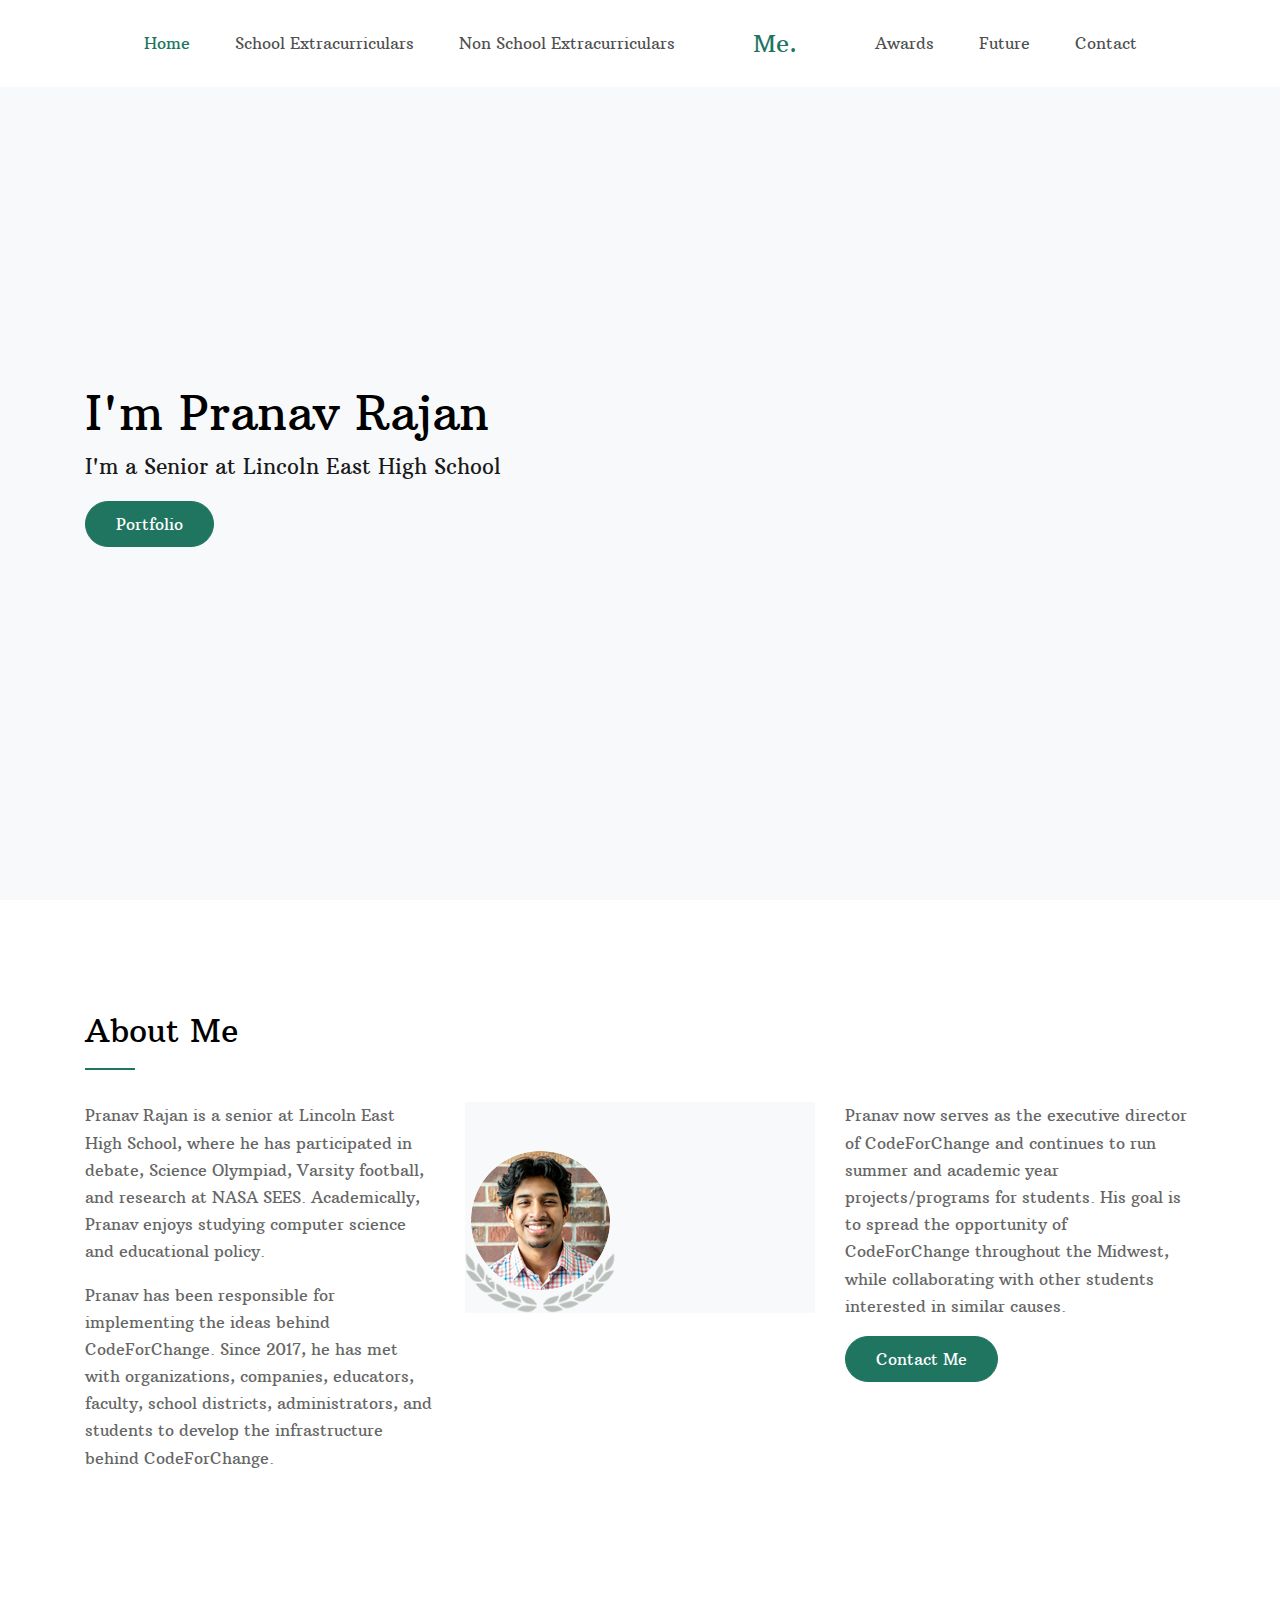
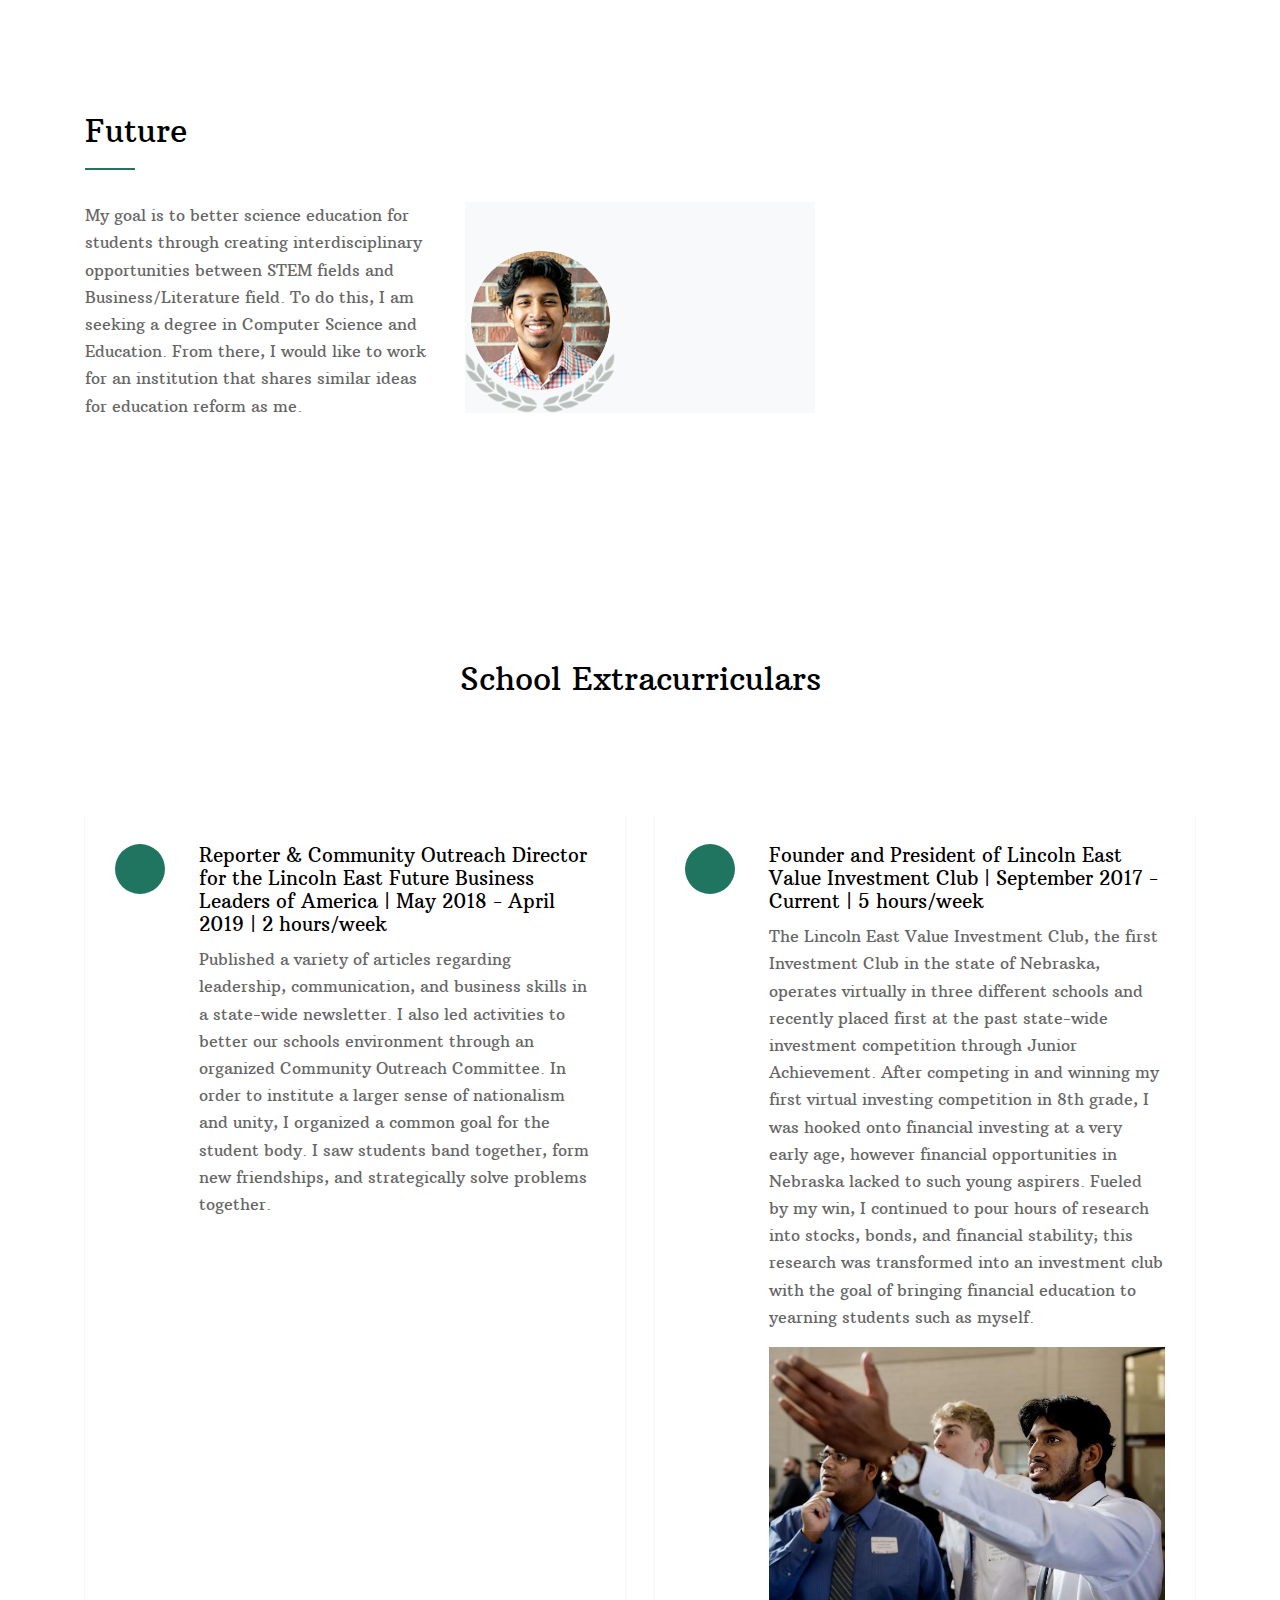
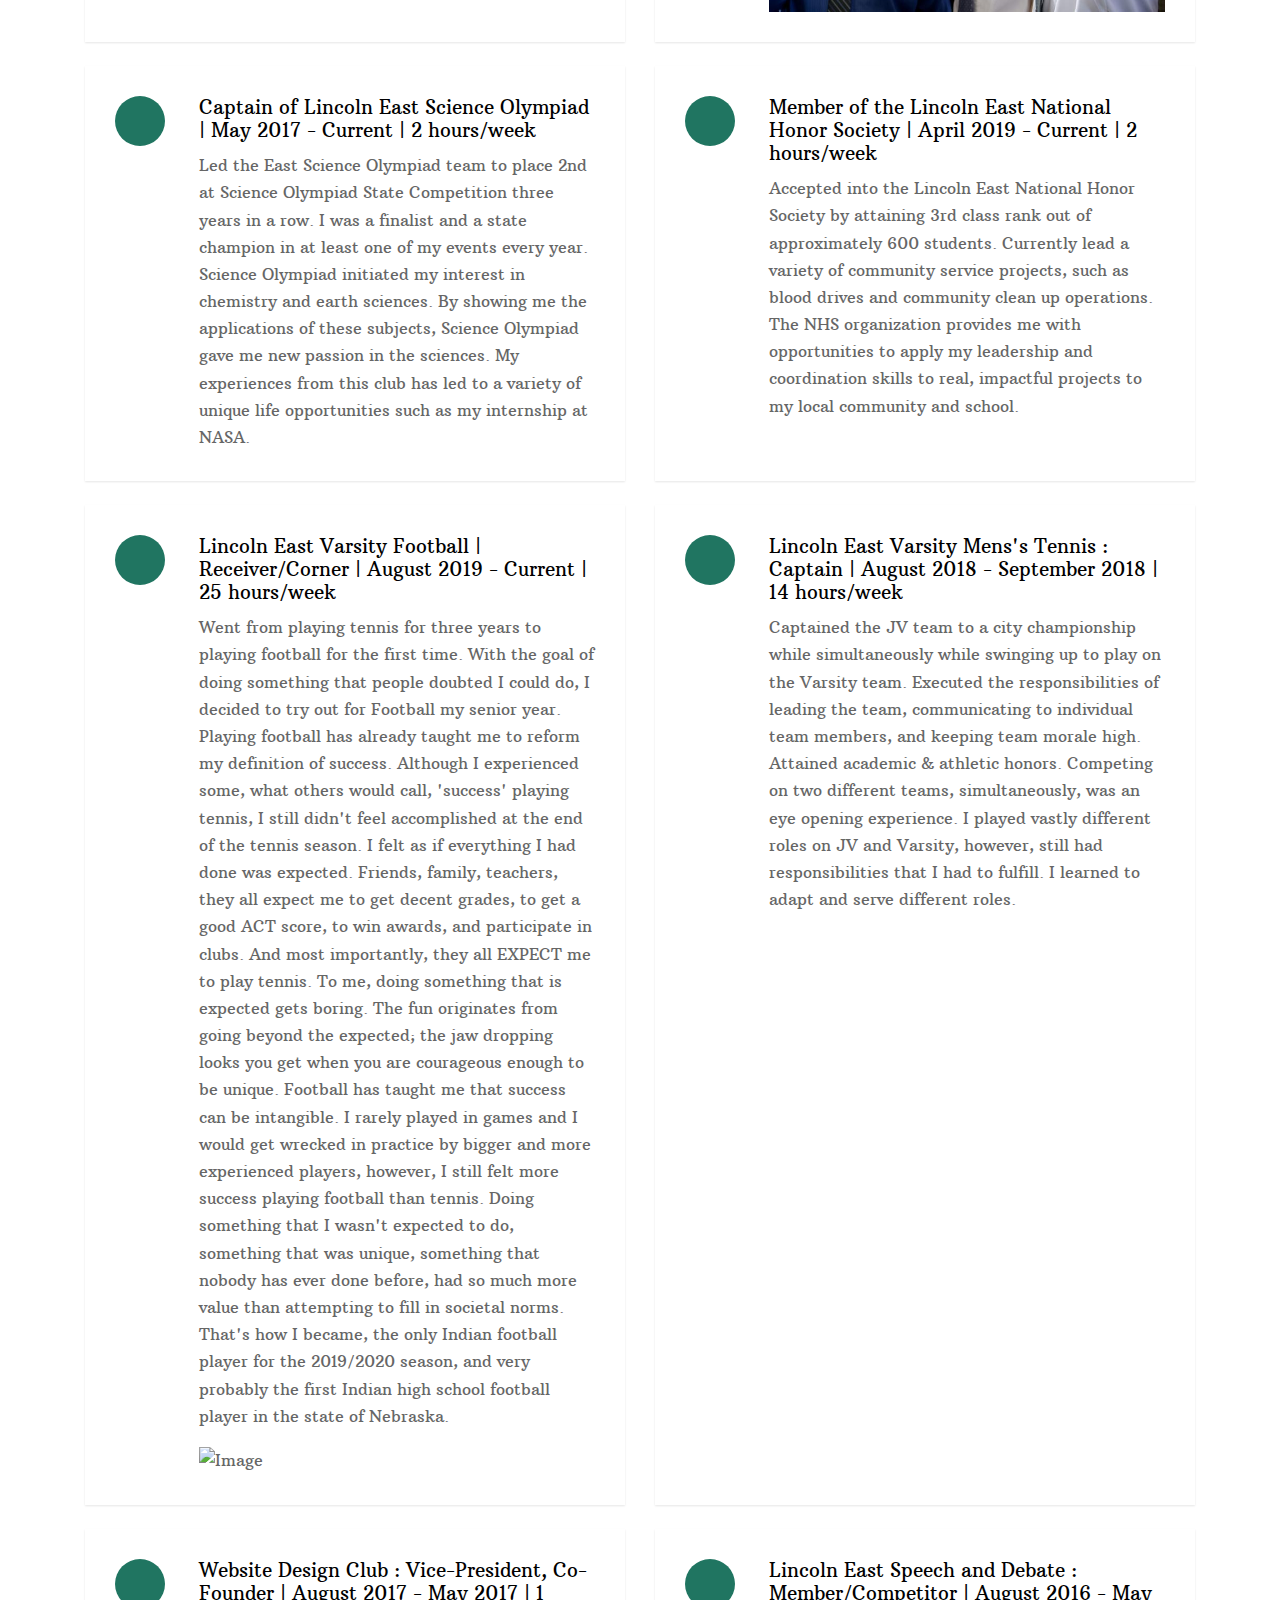
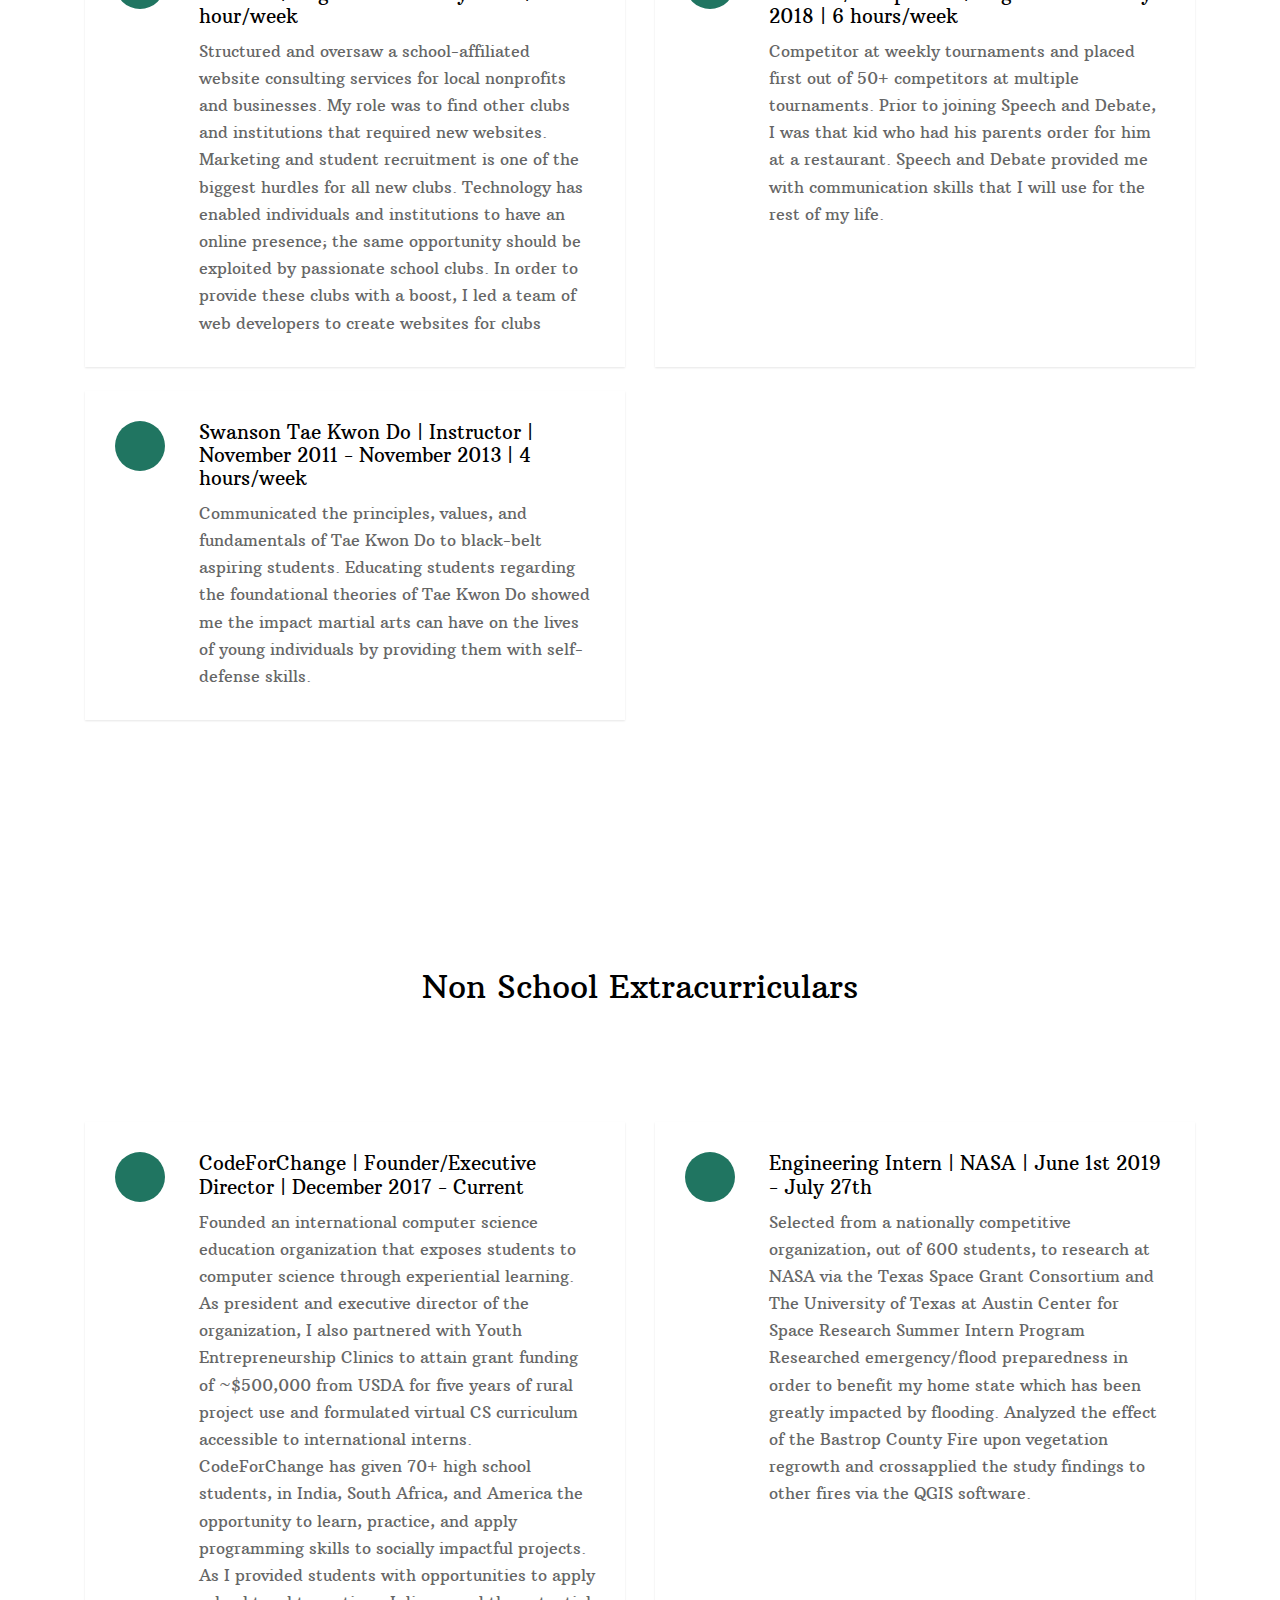
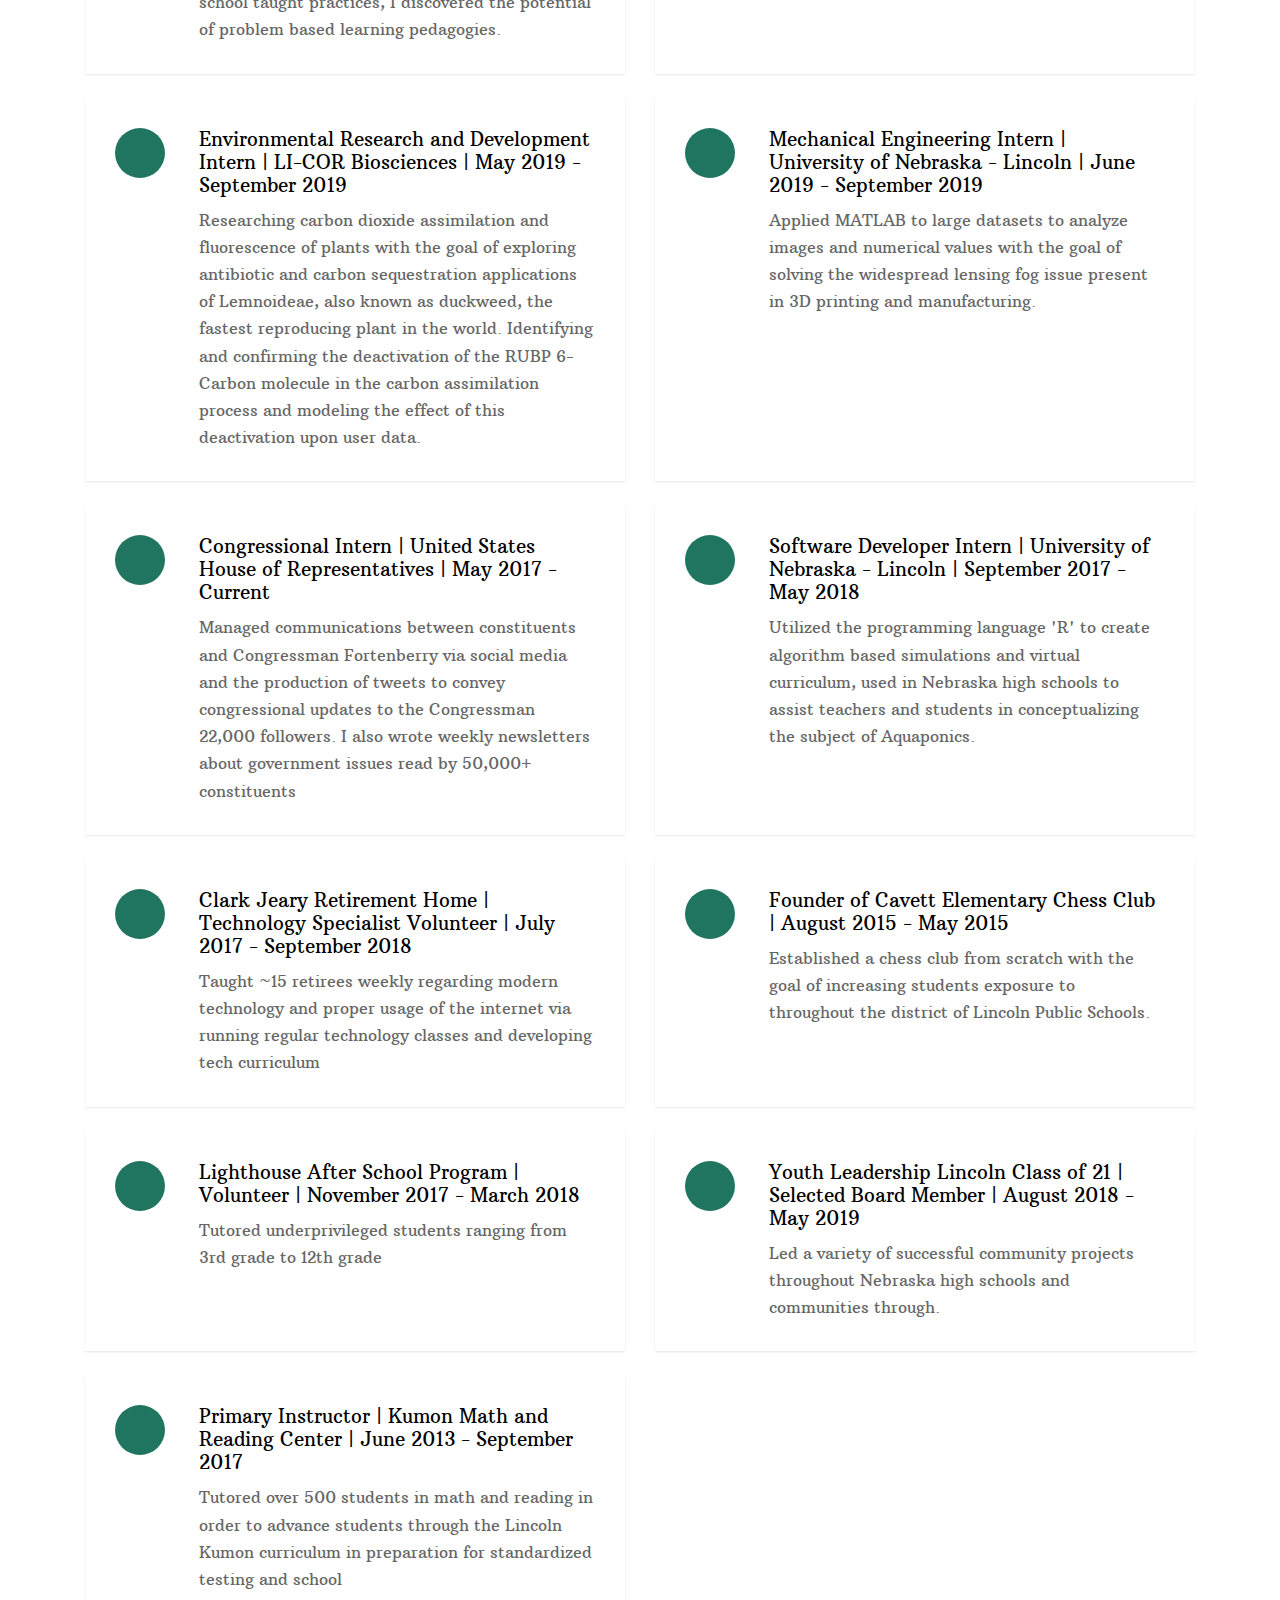
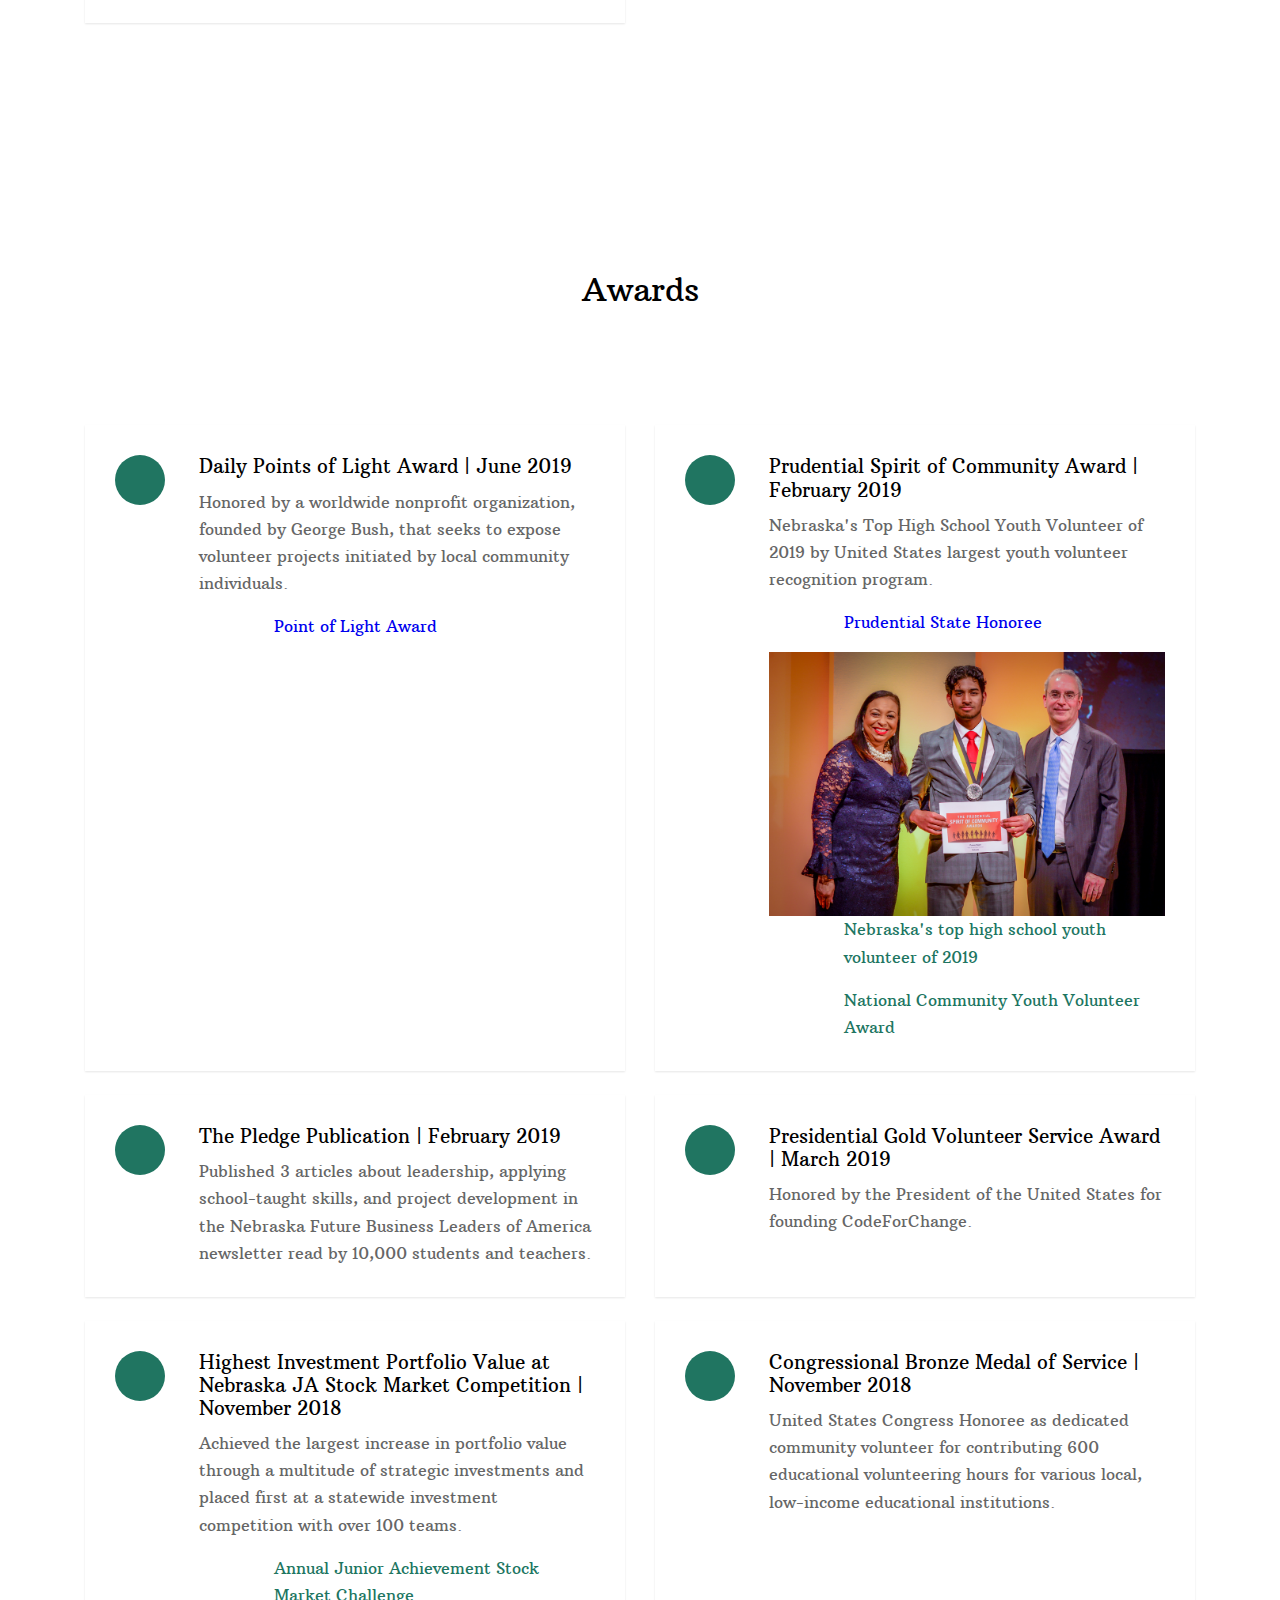
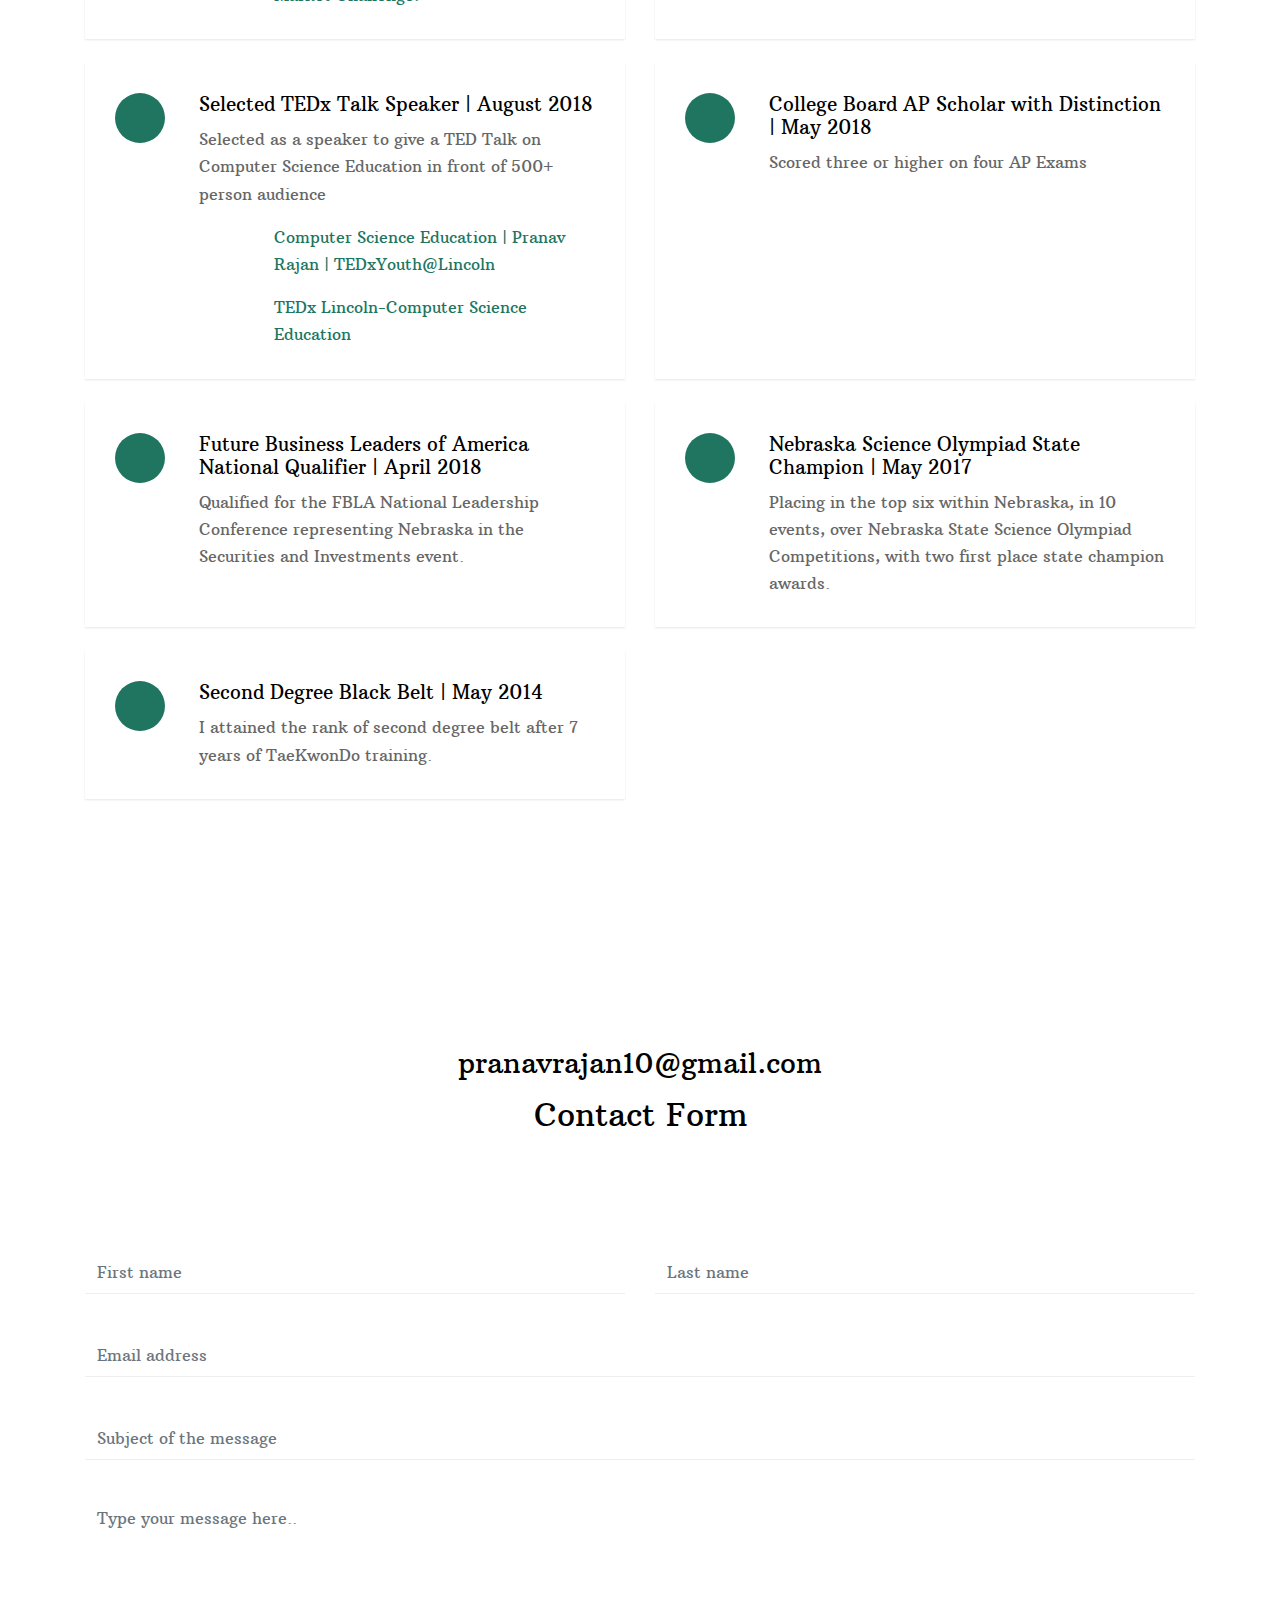
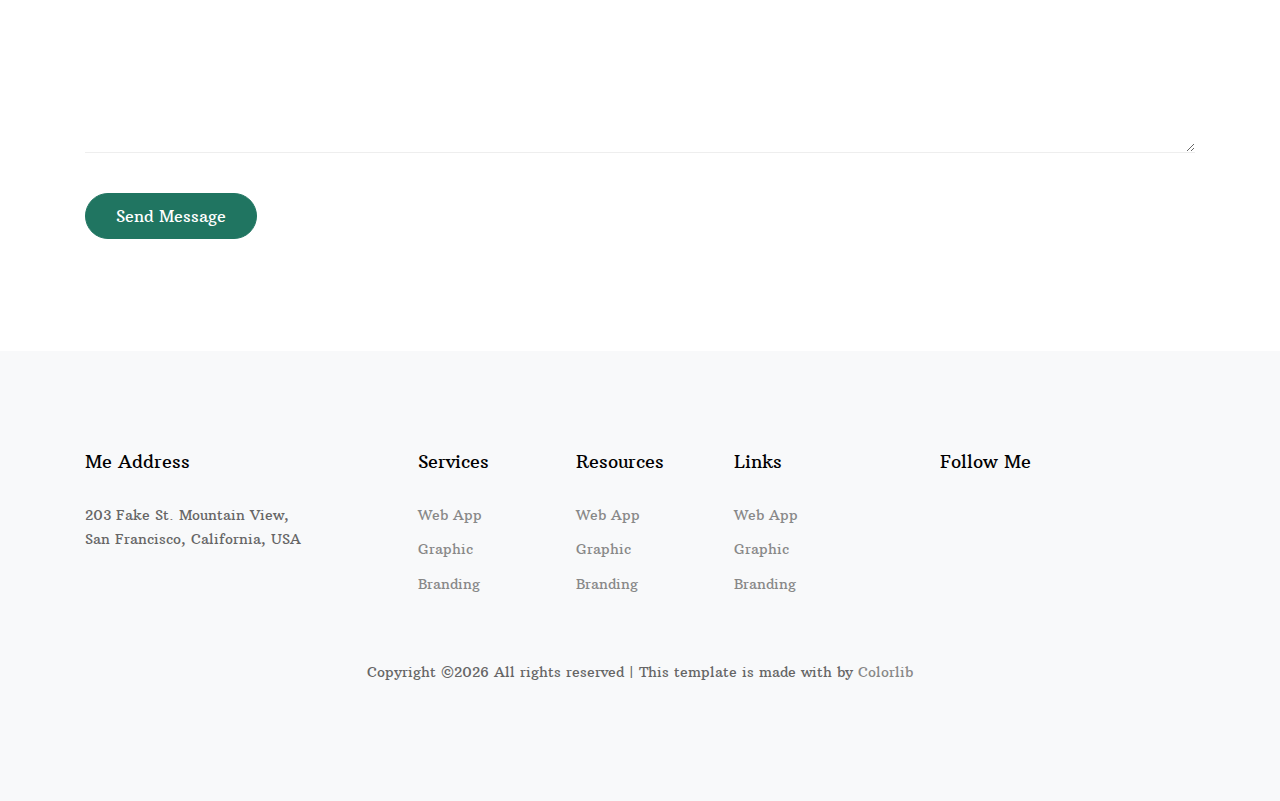
==== index.html @ 60f8f39c "Add files via upload" ====
<!doctype html>
<html lang="en">
  <head>
    <title>Me &mdash; Website Template by Colorlib</title>
    <meta charset="utf-8">
    <meta name="viewport" content="width=device-width, initial-scale=1, shrink-to-fit=no">
    
    <link href="https://fonts.googleapis.com/css?family=Arbutus+Slab|Open+Sans:300,400,700" rel="stylesheet">
    <link rel="stylesheet" href="fonts/icomoon/style.css">

    <link rel="stylesheet" href="css/bootstrap.min.css">
    <link rel="stylesheet" href="css/jquery-ui.css">
    <link rel="stylesheet" href="css/owl.carousel.min.css">
    <link rel="stylesheet" href="css/owl.theme.default.min.css">
    <link rel="stylesheet" href="css/owl.theme.default.min.css">

    <link rel="stylesheet" href="css/jquery.fancybox.min.css">

    <link rel="stylesheet" href="css/bootstrap-datepicker.css">

    <link rel="stylesheet" href="fonts/flaticon/font/flaticon.css">

    <link rel="stylesheet" href="css/aos.css">

    <link rel="stylesheet" href="css/style.css">
    
  </head>
  <body data-spy="scroll" data-target=".site-navbar-target" data-offset="300">
  


  <div class="site-wrap">

    <div class="site-mobile-menu site-navbar-target">
      <div class="site-mobile-menu-header">
        <div class="site-mobile-menu-close mt-3">
          <span class="icon-close2 js-menu-toggle"></span>
        </div>
      </div>
      <div class="site-mobile-menu-body"></div>
    </div>
   
    <header class="site-navbar py-4 js-sticky-header site-navbar-target" role="banner">

      <div class="container-fluid">
        <div class="row align-items-center justify-content-center">
          
          <div class="">
            <nav class="site-navigation position-relative text-right" role="navigation">
              <ul class="site-menu main-menu js-clone-nav mr-auto d-none d-lg-block">
                <li><a href="#home-section" class="nav-link">Home</a></li>
                <li><a href="#services-section" class="nav-link">School Extracurriculars</a></li>
                <li><a href="#services-section2" class="nav-link">Non School Extracurriculars</a></li>                    
              </ul>
            </nav>
          </div>

          <div class=" text-center mx-5">
          <!--  <h1 class="m-0 site-logo"><a href="index.html">Me.</a></h1>-->
                <h1 class="m-0 site-logo"><a href="#about-section">Me.</a></h1>
          </div>

          <div class="text-left">

            <nav class="site-navigation position-relative" role="navigation">
              <ul class="site-menu main-menu js-clone-nav mr-auto d-none d-lg-block">
                  <li><a href="#award-section" class="nav-link">Awards</a></li>
                <li><a href="#future-section" class="nav-link">Future</a></li>                               
                <li><a href="#contact-section" class="nav-link">Contact</a></li>
              </ul>
            </nav>


            <div class="d-inline-block d-lg-none" style="position: relative; top: 3px;"><a href="#" class="site-menu-toggle js-menu-toggle float-right"><span class="icon-menu h3"></span></a></div>

          </div>

        </div>
      </div>
      
    </header>


    <div class="site-blocks-cover overlay bg-light" id="home-section">

      <div class="container">
        <div class="row justify-content-center">

          <div class="col-md-12 mt-lg-5 text-left align-self-center text-intro">
            <div class="row">
              <div class="col-lg-6">
                <h1 class="text-black">I'm Pranav Rajan</h1>
                <p class="lead">I'm a Senior at Lincoln East High School</p>
                <p><a href="#portfolio-section" class="btn smoothscroll btn-primary">Portfolio</a></p>

              </div>
            </div>
          </div>
            
        </div>
      </div>

      <img src="images/pranavTedxbetter.jpg" alt="Image" class="img-face" data-aos="fade">

      
    </div>  

        
    <div class="site-section" id="about-section">
      <div class="container">
        <div class="row ">
          <div class="col-12 mb-4 position-relative">
            <h2 class="section-title">About Me</h2>
          </div>
          <div class="col-lg-4 order-1 order-lg-2 mb-4 mb-lg-0">
            <div class="bg-light pt-5">
            <img src="images/PranavRound.jpg" alt="Image" class="img-fluid">
            </div>
          </div>
          <div class="col-lg-4 order-2 order-lg-1">
            <p>Pranav Rajan is a senior at Lincoln East High School, where he has participated in debate, Science Olympiad, Varsity football, and research at NASA SEES. Academically, Pranav enjoys studying computer science and educational policy.</p>
            <p>Pranav has been responsible for implementing the ideas behind CodeForChange. Since 2017, he has met with organizations, companies, educators, faculty, school districts, administrators, and students to develop the infrastructure behind CodeForChange.</p>
          </div>
          <div class="col-lg-4 order-3 order-lg-3">
            <p>Pranav now serves as the executive director of CodeForChange and continues to run summer and academic year projects/programs for students. His goal is to spread the opportunity of CodeForChange throughout the Midwest, while collaborating with other students interested in similar causes.</p>
            <!--<p></p>-->
            <p><a href="#contact-section" class="btn smoothscroll btn-primary">Contact Me</a></p>
          </div>
          
        </div>
      </div>
    </div>


        
    <div class="site-section" id="future-section">
      <div class="container">
        <div class="row ">
          <div class="col-12 mb-4 position-relative">
            <h2 class="section-title">Future</h2>
                <!--<h2 class="section-title text-center mb-5">FUTURE</h2>-->
          </div>
          <div class="col-lg-4 order-1 order-lg-2 mb-4 mb-lg-0">
            <div class="bg-light pt-5">
            <img src="images/PranavRound.jpg" alt="Image" class="img-fluid">
            </div>
          </div>
          <div class="col-lg-4 order-2 order-lg-1">
                 My goal is to better science education for students through creating interdisciplinary opportunities between STEM fields and Business/Literature field.
                 To do this, I am seeking a degree in Computer Science and Education. From there, I would like to work for an institution that shares similar ideas for education reform as me. </p>              
          </div>               
          </div>    
      </div>
    </div>
    

    
    <div class="site-section" id="services-section">
      <div class="container">
        <div class="row ">
          <div class="col-12 mb-5 position-relative">
            <h2 class="section-title text-center mb-5">School Extracurriculars</h2>
          </div>
          
          <div class="col-md-6 mb-4">
            <div class="service d-flex h-100">
              <div class="service-number mr-4"><span class="icon-style"></span></div>
              <div class="service-about">
                <h3>Reporter & Community Outreach Director for the Lincoln East Future Business Leaders of America | May 2018 - April 2019 | 2 hours/week</h3>
                <p>Published a variety of articles regarding leadership, communication, and business skills in a state-wide newsletter. I also led activities to better our schools environment through an organized Community Outreach
                   Committee. In order to institute a larger sense of nationalism and unity, I organized a common goal for the student body. I saw students band together, form new friendships, and strategically solve problems together.</p>
              </div>
            </div>
          </div>

          <div class="col-md-6 mb-4">
            <div class="service d-flex h-100">
              <div class="service-number mr-4"><span class="icon-business_center"></span></div>
              <div class="service-about">
                <h3>Founder and President of Lincoln East Value Investment Club | September 2017 - Current | 5 hours/week</h3>
                <p>The Lincoln East Value Investment Club, the first Investment Club in the state of Nebraska, operates virtually in three different schools and recently placed first at the past state-wide investment competition through Junior
                   Achievement. After competing in and winning my first virtual investing competition in 8th grade, I was hooked onto financial investing at a very early age, however financial opportunities in Nebraska lacked to such young
                   aspirers. Fueled by my win, I continued to pour hours of research into stocks, bonds, and financial stability; this research was transformed into an investment club with the goal of bringing financial education to yearning
                   students such as myself.</p>
                  <img src="images/PranavStock2.jpg" alt="Image" class="img-fluid">
              </div>
            </div>
          </div>

          <div class="col-md-6 mb-4">
            <div class="service d-flex h-100">
              <div class="service-number mr-4"><span class="icon-desktop_windows"></span></div>
              <div class="service-about">
                <h3>Captain of Lincoln East Science Olympiad | May 2017 - Current | 2 hours/week</h3>
                <p>Led the East Science Olympiad team to place 2nd at Science Olympiad State Competition three years in a row. I was a finalist and a state champion in at least one of my events every year. Science Olympiad initiated my
                   interest in chemistry and earth sciences. By showing me the applications of these subjects, Science Olympiad gave me new passion in the sciences. My experiences from this club has led to a variety of unique life
                   opportunities such as my internship at NASA.</p>
              </div>
            </div>
          </div>

          <div class="col-md-6 mb-4">
            <div class="service d-flex h-100">
              <div class="service-number mr-4"><span class="icon-layers"></span></div>
              <div class="service-about">
                <h3>Member of the Lincoln East National Honor Society | April 2019 - Current | 2 hours/week</h3>
                <p>Accepted into the Lincoln East National Honor Society by attaining 3rd class rank out of approximately 600 students. Currently lead a variety of community service projects, such as blood drives and community clean up
                   operations. The NHS organization provides me with opportunities to apply my leadership and coordination skills to real, impactful projects to my local community and school.</p>
              </div>
            </div>
          </div>

          <div class="col-md-6 mb-4">
            <div class="service d-flex h-100">
              <div class="service-number mr-4"><span class="icon-layers"></span></div>
              <div class="service-about">
                <h3>Lincoln East Varsity Football | Receiver/Corner | August 2019 - Current | 25 hours/week</h3>
                <p>Went from playing tennis for three years to playing football for the first time. With the goal of doing something that people doubted I could do, I decided to try out for Football my senior year. Playing football has already
                   taught me to reform my definition of success. Although I experienced some, what others would call, 'success' playing tennis, I still didn't feel accomplished at the end of the tennis season. I felt as if everything I had done
                   was expected. Friends, family, teachers, they all expect me to get decent grades, to get a good ACT score, to win awards, and participate in clubs. And most importantly, they all EXPECT me to play tennis. To me, doing
                    something that is expected gets boring. The fun originates from going beyond the expected; the jaw dropping looks you get when you are courageous enough to be unique.
                    Football has taught me that success can be intangible. I rarely played in games and I would get wrecked in practice by bigger and more experienced players, however, I still felt more success playing football than tennis. Doing
                    something that I wasn't expected to do, something that was unique, something that nobody has ever done before, had so much more value than attempting to fill in societal norms. That's how I became, the only Indian
                    football player for the 2019/2020 season, and very probably the first Indian high school football player in the state of Nebraska.
                    </p>
                  <img src="images/actionrunfootball.jpg" alt="Image" class="img-fluid">
              </div>
            </div>
          </div>      

            <div class="col-md-6 mb-4">
            <div class="service d-flex h-100">
              <div class="service-number mr-4"><span class="icon-business_center"></span></div>
              <div class="service-about">
                <h3>Lincoln East Varsity Mens's Tennis : Captain | August 2018 - September 2018 | 14 hours/week</h3>
                <p>Captained the JV team to a city championship while simultaneously while swinging up to play on the Varsity team. Executed the responsibilities of leading the team, communicating to individual team members, and keeping
                   team morale high. Attained academic & athletic honors. Competing on two different teams, simultaneously, was an eye opening experience. I played vastly different roles on JV and Varsity, however, still had responsibilities
                   that I had to fulfill. I learned to adapt and serve different roles.</p>
              </div>
            </div>
          </div>

             <div class="col-md-6 mb-4">
            <div class="service d-flex h-100">
              <div class="service-number mr-4"><span class="icon-layers"></span></div>
              <div class="service-about">
                <h3>Website Design Club : Vice-President, Co-Founder | August 2017 - May 2017 | 1 hour/week</h3>
                <p>Structured and oversaw a school-affiliated website consulting services for local nonprofits and businesses. My role was to find other clubs and institutions that required new websites. Marketing and student recruitment is
                   one of the biggest hurdles for all new clubs. Technology has enabled individuals and institutions to have an online presence; the same opportunity should be exploited by passionate school clubs. In order to provide these
                   clubs with a boost, I led a team of web developers to create websites for clubs                    
                    </p>
              </div>
            </div>
          </div>      

             <div class="col-md-6 mb-4">
            <div class="service d-flex h-100">
              <div class="service-number mr-4"><span class="icon-business_center"></span></div>
              <div class="service-about">
                <h3>Lincoln East Speech and Debate : Member/Competitor | August 2016 - May 2018 | 6 hours/week</h3>
                <p>Competitor at weekly tournaments and placed first out of 50+ competitors at multiple tournaments. Prior to joining Speech and Debate, I was that kid who had his parents order for him at a restaurant. Speech and Debate
                   provided me with communication skills that I will use for the rest of my life.
                   </p>
              </div>
            </div>
          </div>

             <div class="col-md-6 mb-4">
            <div class="service d-flex h-100">
              <div class="service-number mr-4"><span class="icon-layers"></span></div>
              <div class="service-about">
                <h3>Swanson Tae Kwon Do | Instructor | November 2011 - November 2013 | 4 hours/week</h3>
                <p>Communicated the principles, values, and fundamentals of Tae Kwon Do to black-belt aspiring students. Educating students regarding the foundational theories of Tae Kwon Do showed me the impact martial arts can have
                   on the lives of young individuals by providing them with self-defense skills.
                 </p>
              </div>
            </div>
          </div>      


        </div>
      </div>
    </div>

    
                  

      
                       

      
    <div class="site-section" id="services-section2">
      <div class="container">
        <div class="row ">
          <div class="col-12 mb-5 position-relative">
            <h2 class="section-title text-center mb-5">Non School Extracurriculars</h2>
          </div>
          
          <div class="col-md-6 mb-4">
            <div class="service d-flex h-100">
              <div class="service-number mr-4"><span class="icon-style"></span></div>
              <div class="service-about">
                <h3>CodeForChange | Founder/Executive Director | December 2017 - Current</h3>
                <p>Founded an international computer science education organization that exposes students to computer science through experiential learning. As president and executive director of the organization, I also partnered with Youth Entrepreneurship Clinics to attain grant funding of ~$500,000 from USDA for five years of rural project use and formulated virtual CS curriculum accessible to international interns. CodeForChange has given 70+ high school students, in India, South Africa, and America the opportunity to learn, practice, and apply programming skills to socially impactful projects. As I provided students with opportunities to apply school taught practices, I discovered the potential of problem based learning pedagogies.</p>
              </div>
            </div>
          </div>

          <div class="col-md-6 mb-4">
            <div class="service d-flex h-100">
              <div class="service-number mr-4"><span class="icon-business_center"></span></div>
              <div class="service-about">
                <h3>Engineering Intern | NASA | June 1st 2019 - July 27th</h3>
                <p>Selected from a nationally competitive organization, out of 600 students, to research at NASA via the Texas Space Grant Consortium and The University of Texas at Austin Center for Space Research Summer Intern Program
                   Researched emergency/flood preparedness in order to benefit my home state which has been greatly impacted by flooding.
                   Analyzed the effect of the Bastrop County Fire upon vegetation regrowth and crossapplied the study findings to other fires via the QGIS software.</p>
              </div>
            </div>
          </div>

          <div class="col-md-6 mb-4">
            <div class="service d-flex h-100">
              <div class="service-number mr-4"><span class="icon-desktop_windows"></span></div>
              <div class="service-about">
                <h3>Environmental Research and Development Intern | LI-COR Biosciences | May 2019 - September 2019</h3>
                <p>Researching carbon dioxide assimilation and fluorescence of plants with the goal of exploring antibiotic and carbon sequestration applications of Lemnoideae, also known as duckweed, the fastest reproducing plant in the world. Identifying and confirming the deactivation of the RUBP 6-Carbon molecule in the carbon assimilation process and modeling the effect of this deactivation upon user data.</p>
              </div>
            </div>
          </div>

          <div class="col-md-6 mb-4">
            <div class="service d-flex h-100">
              <div class="service-number mr-4"><span class="icon-layers"></span></div>
              <div class="service-about">
                <h3>Mechanical Engineering Intern | University of Nebraska - Lincoln | June 2019 - September 2019</h3>
                <p>Applied MATLAB to large datasets to analyze images and numerical values with the goal of solving the widespread lensing fog issue present in 3D printing and manufacturing.</p>
              </div>
            </div>
          </div>

          <div class="col-md-6 mb-4">
            <div class="service d-flex h-100">
              <div class="service-number mr-4"><span class="icon-layers"></span></div>
              <div class="service-about">
                <h3>Congressional Intern | United States House of Representatives | May 2017 - Current</h3>
                <p>Managed communications between constituents and Congressman Fortenberry via social media and the production of tweets to convey congressional updates to the Congressman 22,000 followers. I also wrote weekly newsletters about government issues read by 50,000+ constituents
                    </p>
              </div>
            </div>
          </div>      

            <div class="col-md-6 mb-4">
            <div class="service d-flex h-100">
              <div class="service-number mr-4"><span class="icon-business_center"></span></div>
              <div class="service-about">
                <h3>Software Developer Intern | University of Nebraska - Lincoln | September 2017 - May 2018</h3>
                <p>Utilized the programming language 'R' to create algorithm based simulations and virtual curriculum, used in Nebraska high schools to assist teachers and students in conceptualizing the subject of Aquaponics.</p>
              </div>
            </div>
          </div>

             <div class="col-md-6 mb-4">
            <div class="service d-flex h-100">
              <div class="service-number mr-4"><span class="icon-layers"></span></div>
              <div class="service-about">
                <h3>Clark Jeary Retirement Home | Technology Specialist Volunteer | July 2017 - September 2018</h3>
                <p>Taught ~15 retirees weekly regarding modern technology and proper usage of the internet via running regular technology classes and developing tech curriculum
                    </p>
              </div>
            </div>
          </div>      

             <div class="col-md-6 mb-4">
            <div class="service d-flex h-100">
              <div class="service-number mr-4"><span class="icon-business_center"></span></div>
              <div class="service-about">
                <h3>Founder of Cavett Elementary Chess Club | August 2015 - May 2015</h3>
                <p>Established a chess club from scratch with the goal of increasing students exposure to throughout the district of Lincoln Public Schools.
                   </p>
              </div>
            </div>
          </div>

             <div class="col-md-6 mb-4">
            <div class="service d-flex h-100">
              <div class="service-number mr-4"><span class="icon-layers"></span></div>
              <div class="service-about">
                <h3>Lighthouse After School Program | Volunteer | November 2017 - March 2018</h3>
                <p>Tutored underprivileged students ranging from 3rd grade to 12th grade
                 </p>
             </div>
            </div>
          </div>      

             <div class="col-md-6 mb-4">
            <div class="service d-flex h-100">
              <div class="service-number mr-4"><span class="icon-business_center"></span></div>
              <div class="service-about">
                <h3>Youth Leadership Lincoln Class of 21 | Selected Board Member | August 2018 - May 2019</h3>
                <p>Led a variety of successful community projects throughout Nebraska high schools and communities through.
                </p>
              </div>
            </div>
          </div>

            <div class="col-md-6 mb-4">
            <div class="service d-flex h-100">
              <div class="service-number mr-4"><span class="icon-layers"></span></div>
              <div class="service-about">
                <h3>Primary Instructor | Kumon Math and Reading Center | June 2013 - September 2017</h3>
                <p>Tutored over 500 students in math and reading in order to advance students through the Lincoln Kumon curriculum in preparation for standardized testing and school
                 </p>
             </div>
            </div>
          </div>      

        </div>
      </div>
    </div>     

      
    <div class="site-section" id="award-section">
      <div class="container">
        <div class="row ">
          <div class="col-12 mb-5 position-relative">
            <h2 class="section-title text-center mb-5">Awards</h2>
          </div>
          
          <div class="col-md-6 mb-4">
            <div class="service d-flex h-100">
              <div class="service-number mr-4"><span class="icon-style"></span></div>
              <div class="service-about">
                <h3>Daily Points of Light Award | June 2019</h3>
                <p>Honored by a worldwide nonprofit organization, founded by George Bush, that seeks to expose volunteer projects initiated by local community individuals.</p>
                <p style="margin-left: 75px"> <a href="https://www.pointsoflight.org/awards/nebraska-teen-exposes-students-to-computer-science-and-strengthens-communities-through-code-for-change/" style="color:#0000EE ;"> Point of Light Award </a> </mark> </p> 
              </div>
            </div>
          </div>
                           
           

          <div class="col-md-6 mb-4">
            <div class="service d-flex h-100">
              <div class="service-number mr-4"><span class="icon-business_center"></span></div>
              <div class="service-about">
                <h3>Prudential Spirit of Community Award | February 2019</h3>
                <p>  Nebraska's Top High School Youth Volunteer of 2019 by United States largest youth volunteer recognition program.</p>
                     <P style="margin-left: 75px"> <a href="https://spirit.prudential.com/honoree/2019/ne/pranav-rajan" style="color:#0000EE ;">Prudential State Honoree</a></P>
                     <img src="images/pruCert.jpg" alt="Image" class="img-fluid">
                     <P style="margin-left: 75px"> <a href="https://www.youtube.com/watch?v=zcswkFd9lqI">Nebraska's top high school youth volunteer of 2019 </a>  </P>
                     <P style="margin-left: 75px"> <a href="https://www.1011now.com/content/news/Lincoln-East-junior-wins-national-community-youth-volunteer-award-506069611.html">National Community Youth Volunteer Award</a>  </P>                
            </div>
          </div>
           </div>

          <div class="col-md-6 mb-4">
            <div class="service d-flex h-100">
              <div class="service-number mr-4"><span class="icon-desktop_windows"></span></div>
              <div class="service-about">
                <h3>The Pledge Publication | February 2019</h3>
                <p>Published 3 articles about leadership, applying school-taught skills, and project development in the Nebraska Future Business Leaders of America newsletter read by 10,000 students and teachers.</p>
              </div>
            </div>
          </div>

          <div class="col-md-6 mb-4">
            <div class="service d-flex h-100">
              <div class="service-number mr-4"><span class="icon-layers"></span></div>
              <div class="service-about">
                <h3>Presidential Gold Volunteer Service Award | March 2019</h3>
                <p>Honored by the President of the United States for founding CodeForChange.</p>
              </div>
            </div>
          </div>

          <div class="col-md-6 mb-4">
            <div class="service d-flex h-100">
              <div class="service-number mr-4"><span class="icon-layers"></span></div>
              <div class="service-about">
                <h3>Highest Investment Portfolio Value at Nebraska JA Stock Market Competition | November 2018</h3>
                <p>Achieved the largest increase in portfolio value through a multitude of strategic investments and placed first at a statewide investment competition with over 100 teams.
                    </p>
                  <P style="margin-left: 75px"> <a href="https://journalstar.com/gallery/photos-students-buy-and-sell-in-junior-achievement-stock-market/collection_77ab5c1a-2bd9-5d6d-a6ce-8069344604d0.html#5">Annual Junior Achievement Stock Market Challenge.</a> </P>
              </div>
            </div>
          </div>      

            <div class="col-md-6 mb-4">
            <div class="service d-flex h-100">
              <div class="service-number mr-4"><span class="icon-business_center"></span></div>
              <div class="service-about">
                <h3>Congressional Bronze Medal of Service | November 2018</h3>
                <p>United States Congress Honoree as dedicated community volunteer for contributing 600 educational volunteering hours for various local, low-income educational institutions.</p>
              </div>
            </div>
          </div>

             <div class="col-md-6 mb-4">
            <div class="service d-flex h-100">
              <div class="service-number mr-4"><span class="icon-layers"></span></div>
              <div class="service-about">
                <h3>Selected TEDx Talk Speaker | August 2018</h3>
                <p> Selected as a speaker to give a TED Talk on Computer Science Education in front of 500+ person audience
                    </p>
                  <p style="margin-left: 75px"> <a href="https://www.youtube.com/watch?v=--Zfz4g4-MM">Computer Science Education | Pranav Rajan | TEDxYouth@Lincoln</a> </p>
                  <p style="margin-left: 75px"> <a href="https://www.tedxlincoln.com/speakers/youth-2018/pranav-rajan.html">TEDx Lincoln-Computer Science Education</a> </p>
              </div>
            </div>
          </div>      

             <div class="col-md-6 mb-4">
            <div class="service d-flex h-100">
              <div class="service-number mr-4"><span class="icon-business_center"></span></div>
              <div class="service-about">
                <h3>College Board AP Scholar with Distinction | May 2018</h3>
                <p> Scored three or higher on four AP Exams
                   </p>
              </div>
            </div>
          </div>

             <div class="col-md-6 mb-4">
            <div class="service d-flex h-100">
              <div class="service-number mr-4"><span class="icon-layers"></span></div>
              <div class="service-about">
                <h3>Future Business Leaders of America National Qualifier | April 2018</h3>
                <p>Qualified for the FBLA National Leadership Conference representing Nebraska in the Securities and Investments event.
                </p>
             </div>
            </div>
          </div>      

             <div class="col-md-6 mb-4">
            <div class="service d-flex h-100">
              <div class="service-number mr-4"><span class="icon-business_center"></span></div>
              <div class="service-about">
                <h3>Nebraska Science Olympiad State Champion | May 2017</h3>
                <p>
                    Placing in the top six within Nebraska, in 10 events, over Nebraska State Science Olympiad Competitions, with two first place state champion awards.
                </p>
              </div>
            </div>
          </div>

            <div class="col-md-6 mb-4">
            <div class="service d-flex h-100">
              <div class="service-number mr-4"><span class="icon-layers"></span></div>
              <div class="service-about">
                <h3>Second Degree Black Belt | May 2014</h3>
                <p>
                    I attained the rank of second degree belt after 7 years of TaeKwonDo training.
                 </p>
             </div>
            </div>
          </div>      

        </div>
      </div>
    </div>     




<!--      div class="site-section" id="Future-section">
      <div class="container">
        <div class="row ">
          <div class="col-12 mb-5 position-relative">
            <h2 class="section-title text-center mb-5">Future</h2>
          </div>
          
          <div class="col-md-6 mb-4">
            <div class="service d-flex h-100">
              <div class="service-number mr-4"><span class="icon-style"></span></div>
              <div class="service-about">
                <h3>FUTURE</h3>
                <p> My goal is to better science education for students through creating interdisciplinary opportunities between STEM fields and Business/Literature field.
                 To do this, I am seeking a degree in Computer Science and Education. From there, I would like to work for an institution that shares similar ideas for education reform as me. </p>     
              </div>
            </div>
          </div>


        </div>
      </div>
    </div> -->


   <!-- <section class="site-section block__62272" id="portfolio-section">
      

      <div class="container">
        <div class="row mb-5">
          <div class="col-12 position-relative">
            <h2 class="section-title text-center mb-5">My Portfolio</h2>
          </div>
        </div>

        
        <div id="posts" class="row no-gutter">
          <div class="item web col-6 col-sm-6 col-md-6 col-lg-4 col-xl-4 mb-4">
            <a href="images/post_2.jpg" class="item-wrap fancybox">
              <span class="icon-search2"></span>
              <img class="img-fluid" src="images/post_2.jpg">
            </a>
          </div>
          <div class="item web col-6 col-sm-6 col-md-6 col-lg-4 col-xl-4 mb-4">
            <a href="images/post_3.jpg" class="item-wrap fancybox">
              <span class="icon-search2"></span>
              <img class="img-fluid" src="images/post_3.jpg">
            </a>
          </div>

          <div class="item brand col-6 col-sm-6 col-md-6 col-lg-4 col-xl-4 mb-4">
            <a href="images/post_4.jpg" class="item-wrap fancybox">
              <span class="icon-search2"></span>
              <img class="img-fluid" src="images/post_4.jpg">
            </a>
          </div>

          <div class="item design col-6 col-sm-6 col-md-6 col-lg-4 col-xl-4 mb-4">

            <a href="images/post_5.jpg" class="item-wrap fancybox">
              <span class="icon-search2"></span>
              <img class="img-fluid" src="images/post_5.jpg">
            </a>

          </div>

          <div class="item web col-6 col-sm-6 col-md-6 col-lg-4 col-xl-4 mb-4">
            <a href="images/post_6.jpg" class="item-wrap fancybox">
              <span class="icon-search2"></span>
              <img class="img-fluid" src="images/post_6.jpg">
            </a>
          </div>

          <div class="item brand col-6 col-sm-6 col-md-6 col-lg-4 col-xl-4 mb-4">
            <a href="images/post_2.jpg" class="item-wrap fancybox">
              <span class="icon-search2"></span>
              <img class="img-fluid" src="images/post_2.jpg">
            </a>
          </div>

          <div class="item web col-6 col-sm-6 col-md-6 col-lg-4 col-xl-4 mb-4">
            <a href="images/post_3.jpg" class="item-wrap fancybox">
              <span class="icon-search2"></span>
              <img class="img-fluid" src="images/post_3.jpg">
            </a>
          </div>

          <div class="item design col-6 col-sm-6 col-md-6 col-lg-4 col-xl-4 mb-4">
            <a href="images/post_4.jpg" class="item-wrap fancybox">
              <span class="icon-search2"></span>
              <img class="img-fluid" src="images/post_4.jpg">
            </a>
          </div>

          <div class="item web col-6 col-sm-6 col-md-6 col-lg-4 col-xl-4 mb-4">
            <a href="images/post_6.jpg" class="item-wrap fancybox">
              <span class="icon-search2"></span>
              <img class="img-fluid" src="images/post_6.jpg">
            </a>
          </div>

          
        </div>
      </div>

    </section>-->


<!--    <section class="site-section bg-dark">
      <div class="container">
        <div class="row">
          <div class="col-12 mb-5 position-relative">
            <h2 class="section-title text-center mb-5 text-white">testimonials</h2>
          </div>
        </div>
        <div class="owl-carousel slide-one-item">
          <div class="slide">
            <blockquote>
              <p>Far far away, behind the word mountains, far from the countries Vokalia and Consonantia, there live the blind texts. Separated they live in Bookmarksgrove right at the coast of the Semantics, a large language ocean.</p>
              <p><cite>&mdash; Jean Smith</cite></p>
            </blockquote>
          </div>
          <div class="slide">
            <blockquote>
              <p>A small river named Duden flows by their place and supplies it with the necessary regelialia. It is a paradisematic country, in which roasted parts of sentences fly into your mouth.</p>
              <p><cite>&mdash; Carl Spencer</cite></p>
            </blockquote>
          </div>
          <div class="slide">
            <blockquote>
              <p>Even the all-powerful Pointing has no control about the blind texts it is an almost unorthographic life One day however a small line of blind text by the name of Lorem Ipsum decided to leave for the far World of Grammar.</p>
              <p><cite>&mdash; Ryan Peters</cite></p>
            </blockquote>
          </div>
        </div>
      </div>
    </section>-->

   <!-- <section class="site-section"  id="clients-section">
      <div class="container">
        <div class="row">
          <div class="col-12 mb-5 position-relative">
            <h2 class="section-title text-center">Clients</h2>
          </div>
          <div class="col-6 col-sm-6 col-md-4 col-lg-4 text-center">
            <img src="images/logo_1.jpg" alt="Image" class="img-fluid">
          </div>
          <div class="col-6 col-sm-6 col-md-4 col-lg-4 text-center">
            <img src="images/logo_2.jpg" alt="Image" class="img-fluid">
          </div>
          <div class="col-6 col-sm-6 col-md-4 col-lg-4 text-center">
            <img src="images/logo_3.jpg" alt="Image" class="img-fluid">
          </div>
          <div class="col-6 col-sm-6 col-md-4 col-lg-4 text-center">
            <img src="images/logo_4.jpg" alt="Image" class="img-fluid">
          </div>      

          
          <div class="col-6 col-sm-6 col-md-4 col-lg-4 text-center">
            <img src="images/logo_5.jpg" alt="Image" class="img-fluid">
          </div> 
          <div class="col-6 col-sm-6 col-md-4 col-lg-4 text-center">
            <img src="images/logo_6.jpg" alt="Image" class="img-fluid">
          </div> 
        </div>
      </div>
    </section>-->

    

    <section class="site-section" id="contact-section">
        <h3> <p style="text-align:center"> pranavrajan10@gmail.com  </p> </h3>
      <div class="container">
        <div class="row">
          <div class="col-12 mb-5 position-relative">
            <h2 class="section-title text-center mb-5">Contact Form</h2>
          </div>
        </div>
        <form action="#" class="form">
          <div class="row mb-4">
            <div class="form-group col-6">
              <input type="text" class="form-control" placeholder="First name">
            </div>
            <div class="form-group col-6">
              <input type="text" class="form-control" placeholder="Last name">
            </div>
          </div>

          <div class="row mb-4">
            <div class="form-group col-12">
              <input type="email" class="form-control" placeholder="Email address">
            </div>
          </div>

          <div class="row mb-4">
            <div class="form-group col-12">
              <input type="text" class="form-control" placeholder="Subject of the message">
            </div>
          </div>

          <div class="row mb-4">
            <div class="form-group col-12">
              <textarea name="" id="" cols="30" rows="10" class="form-control" placeholder="Type your message here.."></textarea>
            </div>
          </div>

          <div class="row">
            <div class="col-md-6">
              <input type="submit" class="btn btn-primary" value="Send Message">
            </div>
          </div>
          
        </form>
      </div>
    </section>

    <footer class="site-section bg-light footer">
      <div class="container">
        <div class="row mb-5">
          <div class="col-md-3">
            <h3 class="footer-title">Me Address</h3>
            <p><span class="d-inline-block d-md-block">203 Fake St. Mountain View,</span> San Francisco, California, USA</p>
          </div>
          <div class="col-md-5 mx-auto">
            <div class="row">
              <div class="col-lg-4">
                <h3 class="footer-title">Services</h3>
                <ul class="list-unstyled">
                  <li><a href="#">Web App</a></li>
                  <li><a href="#">Graphic</a></li>
                  <li><a href="#">Branding</a></li>
                </ul>
              </div>
              <div class="col-lg-4">
                <h3 class="footer-title">Resources</h3>
                <ul class="list-unstyled">
                  <li><a href="#">Web App</a></li>
                  <li><a href="#">Graphic</a></li>
                  <li><a href="#">Branding</a></li>
                </ul>
              </div>
              <div class="col-lg-4">
                <h3 class="footer-title">Links</h3>
                <ul class="list-unstyled">
                  <li><a href="#">Web App</a></li>
                  <li><a href="#">Graphic</a></li>
                  <li><a href="#">Branding</a></li>
                </ul>
              </div>
            </div>
          </div>
          <div class="col-md-3">
            <h3 class="footer-title">Follow Me</h3>
            <a href="#" class="social-circle"><span class="icon-twitter"></span></a>
            <a href="#" class="social-circle"><span class="icon-facebook"></span></a>
            <a href="#" class="social-circle"><span class="icon-instagram"></span></a>
            <a href="#" class="social-circle"><span class="icon-dribbble"></span></a>
            <a href="#" class="social-circle"><span class="icon-linkedin"></span></a>
          </div>
        </div>

        <div class="row">
          <div class="col-12 text-center">
          <p>
            <!-- Link back to Colorlib can't be removed. Template is licensed under CC BY 3.0. -->
            Copyright &copy;<script>document.write(new Date().getFullYear());</script> All rights reserved | This template is made with <i class="icon-heart text-danger" aria-hidden="true"></i> by <a href="https://colorlib.com" target="_blank" >Colorlib</a>
            <!-- Link back to Colorlib can't be removed. Template is licensed under CC BY 3.0. -->
            </p>
            </div>
        </div>
      </div>
    </footer>

  </div> <!-- .site-wrap -->

  <script src="js/jquery-3.3.1.min.js"></script>
  <script src="js/jquery-ui.js"></script>
  <script src="js/popper.min.js"></script>
  <script src="js/bootstrap.min.js"></script>
  <script src="js/owl.carousel.min.js"></script>
  <script src="js/jquery.easing.1.3.js"></script>
  <script src="js/aos.js"></script>
  <script src="js/jquery.fancybox.min.js"></script>
  <script src="js/jquery.sticky.js"></script>
  <script src="js/isotope.pkgd.min.js"></script>

  
  <script src="js/main.js"></script>
    
  </body>
</html>
---- css/style.css ----
/* Base */
html {
  overflow-x: hidden; }

body {
  line-height: 1.7;
  color: #666666;
  font-weight: 400;
  font-size: 1rem; }

::-moz-selection {
  background: #000;
  color: #fff; }

::selection {
  background: #000;
  color: #fff; }

a {
  -webkit-transition: .3s all ease;
  -o-transition: .3s all ease;
  transition: .3s all ease; }
  a:hover {
    text-decoration: none; }

h1, h2, h3, h4, h5,
.h1, .h2, .h3, .h4, .h5 {
  font-family: "Arbutus Slab", serif;
  color: #000; }

.border-2 {
  border-width: 2px; }

.text-black {
  color: #000 !important; }

.bg-black {
  background: #000 !important; }

.color-black-opacity-5 {
  color: rgba(0, 0, 0, 0.5); }

.color-white-opacity-5 {
  color: rgba(255, 255, 255, 0.5); }

body:after {
  -webkit-transition: .3s all ease-in-out;
  -o-transition: .3s all ease-in-out;
  transition: .3s all ease-in-out; }

.offcanvas-menu {
  position: relative; }
  .offcanvas-menu:after {
    position: absolute;
    content: "";
    bottom: 0;
    left: 0;
    top: 0;
    right: 0;
    z-index: 999;
    background: rgba(0, 0, 0, 0.2); }

.btn {
  font-size: 16px;
  border-radius: 30px;
  padding: 10px 30px; }
  .btn:hover, .btn:active, .btn:focus {
    outline: none;
    -webkit-box-shadow: none !important;
    box-shadow: none !important; }
  .btn.btn-primary {
    background: #207561;
    border-color: #207561;
    color: #fff; }
    .btn.btn-primary:hover {
      background: #000;
      border-color: #000;
      color: #fff; }
    .btn.btn-primary.btn-black--hover:hover {
      background: #666666;
      color: #fff; }

.line-height-1 {
  line-height: 1 !important; }

.bg-black {
  background: #000; }

.form-control {
  height: 43px;
  border-radius: 30px;
  font-family: "Arbutus Slab", -apple-system, BlinkMacSystemFont, "Segoe UI", Roboto, "Helvetica Neue", Arial, "Noto Sans", sans-serif, "Apple Color Emoji", "Segoe UI Emoji", "Segoe UI Symbol", "Noto Color Emoji"; }
  .form-control:active, .form-control:focus {
    border-color: #207561; }
  .form-control:hover, .form-control:active, .form-control:focus {
    -webkit-box-shadow: none !important;
    box-shadow: none !important; }

.site-section {
  padding: 2.5em 0; }
  @media (min-width: 768px) {
    .site-section {
      padding: 7em 0; } }
  .site-section.site-section-sm {
    padding: 4em 0; }

.site-section-heading {
  padding-bottom: 20px;
  margin-bottom: 0px;
  position: relative;
  font-size: 2.5rem; }
  @media (min-width: 768px) {
    .site-section-heading {
      font-size: 3rem; } }

.site-footer {
  padding: 4em 0;
  background: #333333; }
  @media (min-width: 768px) {
    .site-footer {
      padding: 8em 0; } }
  .site-footer .border-top {
    border-top: 1px solid rgba(255, 255, 255, 0.1) !important; }
  .site-footer p {
    color: #737373; }
  .site-footer h2, .site-footer h3, .site-footer h4, .site-footer h5 {
    color: #fff; }
  .site-footer a {
    color: #999999; }
    .site-footer a:hover {
      color: white; }
  .site-footer ul li {
    margin-bottom: 10px; }
  .site-footer .footer-heading {
    font-size: 16px;
    color: #fff; }

.bg-text-line {
  display: inline;
  background: #000;
  -webkit-box-shadow: 20px 0 0 #000, -20px 0 0 #000;
  box-shadow: 20px 0 0 #000, -20px 0 0 #000; }

.text-white-opacity-05 {
  color: rgba(255, 255, 255, 0.5); }

.text-black-opacity-05 {
  color: rgba(0, 0, 0, 0.5); }

.hover-bg-enlarge {
  overflow: hidden;
  position: relative; }
  @media (max-width: 991.98px) {
    .hover-bg-enlarge {
      height: auto !important; } }
  .hover-bg-enlarge > div {
    -webkit-transform: scale(1);
    -ms-transform: scale(1);
    transform: scale(1);
    -webkit-transition: .8s all ease-in-out;
    -o-transition: .8s all ease-in-out;
    transition: .8s all ease-in-out; }
  .hover-bg-enlarge:hover > div, .hover-bg-enlarge:focus > div, .hover-bg-enlarge:active > div {
    -webkit-transform: scale(1.2);
    -ms-transform: scale(1.2);
    transform: scale(1.2); }
  @media (max-width: 991.98px) {
    .hover-bg-enlarge .bg-image-md-height {
      height: 300px !important; } }

.bg-image {
  background-size: cover;
  background-position: center center;
  background-repeat: no-repeat;
  background-attachment: fixed; }
  .bg-image.overlay {
    position: relative; }
    .bg-image.overlay:after {
      position: absolute;
      content: "";
      top: 0;
      left: 0;
      right: 0;
      bottom: 0;
      z-index: 0;
      width: 100%;
      background: rgba(0, 0, 0, 0.7); }
  .bg-image > .container {
    position: relative;
    z-index: 1; }

@media (max-width: 991.98px) {
  .img-md-fluid {
    max-width: 100%; } }

@media (max-width: 991.98px) {
  .display-1, .display-3 {
    font-size: 3rem; } }

.play-single-big {
  width: 90px;
  height: 90px;
  display: inline-block;
  border: 2px solid #fff;
  color: #fff !important;
  border-radius: 50%;
  position: relative;
  -webkit-transition: .3s all ease-in-out;
  -o-transition: .3s all ease-in-out;
  transition: .3s all ease-in-out; }
  .play-single-big > span {
    font-size: 50px;
    position: absolute;
    top: 50%;
    left: 50%;
    -webkit-transform: translate(-40%, -50%);
    -ms-transform: translate(-40%, -50%);
    transform: translate(-40%, -50%); }
  .play-single-big:hover {
    width: 120px;
    height: 120px; }

.overlap-to-top {
  margin-top: -150px; }

.ul-check {
  margin-bottom: 50px; }
  .ul-check li {
    position: relative;
    padding-left: 35px;
    margin-bottom: 15px;
    line-height: 1.5; }
    .ul-check li:before {
      left: 0;
      font-size: 20px;
      top: -.3rem;
      font-family: "icomoon";
      content: "\e5ca";
      position: absolute; }
  .ul-check.white li:before {
    color: #fff; }
  .ul-check.success li:before {
    color: #71bc42; }
  .ul-check.primary li:before {
    color: #207561; }
  .ul-check li.remove {
    text-decoration: line-through;
    color: #dee2e6; }
    .ul-check li.remove:before {
      color: #dee2e6; }

.select-wrap, .wrap-icon {
  position: relative; }
  .select-wrap .icon, .wrap-icon .icon {
    position: absolute;
    right: 10px;
    top: 50%;
    -webkit-transform: translateY(-50%);
    -ms-transform: translateY(-50%);
    transform: translateY(-50%);
    font-size: 22px; }
  .select-wrap select, .wrap-icon select {
    -webkit-appearance: none;
    -moz-appearance: none;
    appearance: none;
    width: 100%; }

/* Navbar */
.site-navbar {
  margin-bottom: 0px;
  z-index: 1999;
  position: absolute;
  top: 0;
  width: 100%;
  border-bottom: rgba(255, 255, 255, 0.7); }
  .site-navbar:hover {
    background: #fff; }
  .site-navbar .site-logo {
    font-size: 1.5rem; }
    .site-navbar .site-logo a {
      display: inline-block;
      padding: 5px 10px;
      color: #207561 !important; }
  .site-navbar .site-navigation .site-menu {
    margin: 0;
    padding: 0;
    margin-bottom: 0;
    font-family: "Arbutus Slab", serif; }
    .site-navbar .site-navigation .site-menu a {
      text-decoration: none !important;
      display: inline-block;
      position: relative;
      padding: 5px 20px; }
    .site-navbar .site-navigation .site-menu > li {
      display: inline-block; }
      .site-navbar .site-navigation .site-menu > li > a {
        padding: 5px 20px;
        color: #000;
        display: inline-block;
        text-decoration: none !important; }
        .site-navbar .site-navigation .site-menu > li > a:hover {
          color: #207561; }
    .site-navbar .site-navigation .site-menu .has-children {
      position: relative; }
      .site-navbar .site-navigation .site-menu .has-children > a {
        position: relative;
        padding-right: 20px; }
        .site-navbar .site-navigation .site-menu .has-children > a:before {
          position: absolute;
          content: "\e313";
          font-size: 16px;
          top: 50%;
          right: 0;
          -webkit-transform: translateY(-50%);
          -ms-transform: translateY(-50%);
          transform: translateY(-50%);
          font-family: 'icomoon'; }
      .site-navbar .site-navigation .site-menu .has-children .dropdown {
        visibility: hidden;
        opacity: 0;
        top: 100%;
        position: absolute;
        text-align: left;
        border-top: 2px solid #207561;
        -webkit-box-shadow: 0 2px 10px -2px rgba(0, 0, 0, 0.1);
        box-shadow: 0 2px 10px -2px rgba(0, 0, 0, 0.1);
        padding: 0px 0;
        margin-top: 20px;
        margin-left: 0px;
        background: #fff;
        -webkit-transition: 0.2s 0s;
        -o-transition: 0.2s 0s;
        transition: 0.2s 0s; }
        .site-navbar .site-navigation .site-menu .has-children .dropdown.arrow-top {
          position: absolute; }
          .site-navbar .site-navigation .site-menu .has-children .dropdown.arrow-top:before {
            bottom: 100%;
            left: 20%;
            border: solid transparent;
            content: " ";
            height: 0;
            width: 0;
            position: absolute;
            pointer-events: none; }
          .site-navbar .site-navigation .site-menu .has-children .dropdown.arrow-top:before {
            border-color: rgba(136, 183, 213, 0);
            border-bottom-color: #fff;
            border-width: 10px;
            margin-left: -10px; }
        .site-navbar .site-navigation .site-menu .has-children .dropdown a {
          text-transform: none;
          letter-spacing: normal;
          -webkit-transition: 0s all;
          -o-transition: 0s all;
          transition: 0s all;
          color: #000; }
        .site-navbar .site-navigation .site-menu .has-children .dropdown .active {
          color: #207561 !important; }
        .site-navbar .site-navigation .site-menu .has-children .dropdown > li {
          list-style: none;
          padding: 0;
          margin: 0;
          min-width: 210px; }
          .site-navbar .site-navigation .site-menu .has-children .dropdown > li > a {
            padding: 9px 20px;
            display: block; }
            .site-navbar .site-navigation .site-menu .has-children .dropdown > li > a:hover {
              background: #eff1f3;
              color: #000; }
          .site-navbar .site-navigation .site-menu .has-children .dropdown > li.has-children > a:before {
            content: "\e315";
            right: 20px; }
          .site-navbar .site-navigation .site-menu .has-children .dropdown > li.has-children > .dropdown, .site-navbar .site-navigation .site-menu .has-children .dropdown > li.has-children > ul {
            left: 100%;
            top: 0; }
      .site-navbar .site-navigation .site-menu .has-children:hover > a, .site-navbar .site-navigation .site-menu .has-children:focus > a, .site-navbar .site-navigation .site-menu .has-children:active > a {
        color: #207561; }
      .site-navbar .site-navigation .site-menu .has-children:hover, .site-navbar .site-navigation .site-menu .has-children:focus, .site-navbar .site-navigation .site-menu .has-children:active {
        cursor: pointer; }
        .site-navbar .site-navigation .site-menu .has-children:hover > .dropdown, .site-navbar .site-navigation .site-menu .has-children:focus > .dropdown, .site-navbar .site-navigation .site-menu .has-children:active > .dropdown {
          -webkit-transition-delay: 0s;
          -o-transition-delay: 0s;
          transition-delay: 0s;
          margin-top: 0px;
          visibility: visible;
          opacity: 1; }

.site-mobile-menu {
  width: 300px;
  position: fixed;
  right: 0;
  z-index: 2000;
  padding-top: 20px;
  background: #fff;
  height: calc(100vh);
  -webkit-transform: translateX(110%);
  -ms-transform: translateX(110%);
  transform: translateX(110%);
  -webkit-box-shadow: -10px 0 20px -10px rgba(0, 0, 0, 0.1);
  box-shadow: -10px 0 20px -10px rgba(0, 0, 0, 0.1);
  -webkit-transition: .3s all ease-in-out;
  -o-transition: .3s all ease-in-out;
  transition: .3s all ease-in-out; }
  .offcanvas-menu .site-mobile-menu {
    -webkit-transform: translateX(0%);
    -ms-transform: translateX(0%);
    transform: translateX(0%); }
  .site-mobile-menu .site-mobile-menu-header {
    width: 100%;
    float: left;
    padding-left: 20px;
    padding-right: 20px; }
    .site-mobile-menu .site-mobile-menu-header .site-mobile-menu-close {
      float: right;
      margin-top: 8px; }
      .site-mobile-menu .site-mobile-menu-header .site-mobile-menu-close span {
        font-size: 30px;
        display: inline-block;
        padding-left: 10px;
        padding-right: 0px;
        line-height: 1;
        cursor: pointer;
        -webkit-transition: .3s all ease;
        -o-transition: .3s all ease;
        transition: .3s all ease; }
    .site-mobile-menu .site-mobile-menu-header .site-mobile-menu-logo {
      float: left;
      margin-top: 10px;
      margin-left: 0px; }
      .site-mobile-menu .site-mobile-menu-header .site-mobile-menu-logo a {
        display: inline-block;
        text-transform: uppercase; }
        .site-mobile-menu .site-mobile-menu-header .site-mobile-menu-logo a img {
          max-width: 70px; }
        .site-mobile-menu .site-mobile-menu-header .site-mobile-menu-logo a:hover {
          text-decoration: none; }
  .site-mobile-menu .site-mobile-menu-body {
    overflow-y: scroll;
    -webkit-overflow-scrolling: touch;
    position: relative;
    padding: 0 20px 20px 20px;
    height: calc(100vh - 52px);
    padding-bottom: 150px; }
  .site-mobile-menu .site-nav-wrap {
    padding: 0;
    margin: 0;
    list-style: none;
    position: relative; }
    .site-mobile-menu .site-nav-wrap a {
      padding: 10px 20px;
      display: block;
      position: relative;
      color: #212529; }
      .site-mobile-menu .site-nav-wrap a:hover {
        color: #207561; }
    .site-mobile-menu .site-nav-wrap li {
      position: relative;
      display: block; }
      .site-mobile-menu .site-nav-wrap li .active {
        color: #207561; }
    .site-mobile-menu .site-nav-wrap .arrow-collapse {
      position: absolute;
      right: 0px;
      top: 10px;
      z-index: 20;
      width: 36px;
      height: 36px;
      text-align: center;
      cursor: pointer;
      border-radius: 50%; }
      .site-mobile-menu .site-nav-wrap .arrow-collapse:hover {
        background: #f8f9fa; }
      .site-mobile-menu .site-nav-wrap .arrow-collapse:before {
        font-size: 12px;
        z-index: 20;
        font-family: "icomoon";
        content: "\f078";
        position: absolute;
        top: 50%;
        left: 50%;
        -webkit-transform: translate(-50%, -50%) rotate(-180deg);
        -ms-transform: translate(-50%, -50%) rotate(-180deg);
        transform: translate(-50%, -50%) rotate(-180deg);
        -webkit-transition: .3s all ease;
        -o-transition: .3s all ease;
        transition: .3s all ease; }
      .site-mobile-menu .site-nav-wrap .arrow-collapse.collapsed:before {
        -webkit-transform: translate(-50%, -50%);
        -ms-transform: translate(-50%, -50%);
        transform: translate(-50%, -50%); }
    .site-mobile-menu .site-nav-wrap > li {
      display: block;
      position: relative;
      float: left;
      width: 100%; }
      .site-mobile-menu .site-nav-wrap > li > a {
        padding-left: 20px;
        font-size: 20px; }
      .site-mobile-menu .site-nav-wrap > li > ul {
        padding: 0;
        margin: 0;
        list-style: none; }
        .site-mobile-menu .site-nav-wrap > li > ul > li {
          display: block; }
          .site-mobile-menu .site-nav-wrap > li > ul > li > a {
            padding-left: 40px;
            font-size: 16px; }
          .site-mobile-menu .site-nav-wrap > li > ul > li > ul {
            padding: 0;
            margin: 0; }
            .site-mobile-menu .site-nav-wrap > li > ul > li > ul > li {
              display: block; }
              .site-mobile-menu .site-nav-wrap > li > ul > li > ul > li > a {
                font-size: 16px;
                padding-left: 60px; }
    .site-mobile-menu .site-nav-wrap[data-class="social"] {
      float: left;
      width: 100%;
      margin-top: 30px;
      padding-bottom: 5em; }
      .site-mobile-menu .site-nav-wrap[data-class="social"] > li {
        width: auto; }
        .site-mobile-menu .site-nav-wrap[data-class="social"] > li:first-child a {
          padding-left: 15px !important; }

.sticky-wrapper {
  position: absolute;
  z-index: 100;
  width: 100%; }
  .sticky-wrapper .site-navbar {
    -webkit-transition: .3s all ease;
    -o-transition: .3s all ease;
    transition: .3s all ease; }
  .sticky-wrapper .site-navbar .site-menu-toggle {
    color: #000; }
  .sticky-wrapper .site-navbar .site-logo a {
    color: #000; }
  .sticky-wrapper .site-navbar .site-menu > li > a {
    color: rgba(0, 0, 0, 0.7) !important; }
    .sticky-wrapper .site-navbar .site-menu > li > a:hover, .sticky-wrapper .site-navbar .site-menu > li > a.active {
      color: #207561 !important; }
  .sticky-wrapper.is-sticky .site-navbar {
    background: #fff;
    border-bottom: 1px solid transparent;
    -webkit-box-shadow: 4px 0 20px -5px rgba(0, 0, 0, 0.1);
    box-shadow: 4px 0 20px -5px rgba(0, 0, 0, 0.1); }
    .sticky-wrapper.is-sticky .site-navbar .site-menu-toggle {
      color: #000; }
    .sticky-wrapper.is-sticky .site-navbar .site-logo a {
      color: #000; }
    .sticky-wrapper.is-sticky .site-navbar .site-menu > li > a {
      color: #000 !important; }
      .sticky-wrapper.is-sticky .site-navbar .site-menu > li > a:hover, .sticky-wrapper.is-sticky .site-navbar .site-menu > li > a.active {
        color: #207561 !important; }
  .sticky-wrapper .shrink {
    padding-top: 10px !important;
    padding-bottom: 10px !important; }

/* Blocks */
.site-blocks-cover {
  background-size: cover;
  background-repeat: no-repeat;
  background-position: top;
  background-position: center center;
  overflow: hidden;
  position: relative; }
  .site-blocks-cover .lead {
    font-family: "Arbutus Slab", serif;
    font-size: 1.3rem;
    color: #1a1a1a; }
  .site-blocks-cover.overlay {
    position: relative; }
    .site-blocks-cover.overlay:before {
      position: absolute;
      content: "";
      left: 0;
      bottom: 0;
      right: 0;
      top: 0;
      z-index: 2;
      background: rgba(255, 255, 255, 0); }
      @media (max-width: 991.98px) {
        .site-blocks-cover.overlay:before {
          background: rgba(255, 255, 255, 0.5); } }
  .site-blocks-cover, .site-blocks-cover > .container, .site-blocks-cover > .container > .row {
    min-height: 600px;
    height: 100vh; }
  .site-blocks-cover .text-intro {
    position: relative;
    z-index: 2; }
  .site-blocks-cover h1 {
    font-size: 3rem;
    font-family: "Arbutus Slab", serif; }
  .site-blocks-cover .img-face {
    position: absolute;
    right: 20%;
    bottom: 0;
    z-index: 1;
    max-width: 950px; }
    @media (max-width: 991.98px) {
      .site-blocks-cover .img-face {
        right: -25%; } }

.section-title {
  position: relative;
  padding-bottom: 20px; }
  .section-title:after {
    content: "";
    position: absolute;
    bottom: 0;
    left: 0;
    height: 2px;
    background: #207561;
    width: 50px; }
  .section-title.text-center:after {
    left: 50%;
    -webkit-transform: translateX(-50%);
    -ms-transform: translateX(-50%);
    transform: translateX(-50%); }
  .section-title.text-center:after {
    background: #fff; }

.position-relative {
  position: relative; }

.service {
  padding: 30px;
  background: #fff;
  -webkit-box-shadow: 0 1px 2px 0px rgba(0, 0, 0, 0.1);
  box-shadow: 0 1px 2px 0px rgba(0, 0, 0, 0.1);
  -webkit-transition: .3s all ease-in-out;
  -o-transition: .3s all ease-in-out;
  transition: .3s all ease-in-out;
  top: 0;
  position: relative; }
  .service:hover {
    -webkit-box-shadow: 0 8px 50px -5px rgba(0, 0, 0, 0.1);
    box-shadow: 0 8px 50px -5px rgba(0, 0, 0, 0.1);
    top: -2px; }
  .service .service-number {
    -webkit-box-flex: 0;
    -ms-flex: 0 0 60px;
    flex: 0 0 60px; }
    .service .service-number span {
      position: relative;
      width: 50px;
      height: 50px;
      line-height: 50px;
      border-radius: 50%;
      background: #207561;
      display: inline-block;
      color: #fff;
      text-align: center; }
  .service .service-about *:last-child {
    margin-bottom: 0; }
  .service .service-about h3 {
    font-size: 1.2rem;
    margin-bottom: 10px; }

.gal-item {
  margin-bottom: 30px; }

.filters .btn {
  border-color: transparent;
  font-size: .8rem;
  margin: 5px;
  letter-spacing: .2rem;
  background: rgba(52, 58, 64, 0.05);
  color: #343a40;
  padding: 5px 20px;
  border-radius: 30px !important;
  border: none !important;
  text-transform: uppercase; }
  .filters .btn:hover, .filters .btn:focus, .filters .btn:active {
    border-color: transparent !important;
    background: rgba(52, 58, 64, 0.3) !important;
    color: #000; }
  .filters .btn.active {
    background: #000 !important;
    color: #fff;
    border-color: #000 !important; }

/* Isotope Transitions
------------------------------- */
.isotope,
.isotope .item {
  -webkit-transition-duration: 0.8s;
  -moz-transition-duration: 0.8s;
  -ms-transition-duration: 0.8s;
  -o-transition-duration: 0.8s;
  transition-duration: 0.8s; }

.isotope {
  -webkit-transition-property: height, width;
  -moz-transition-property: height, width;
  -ms-transition-property: height, width;
  -o-transition-property: height, width;
  transition-property: height, width; }

.isotope .item {
  -webkit-transition-property: -webkit-transform, opacity;
  -moz-transition-property: -moz-transform, opacity;
  -ms-transition-property: -ms-transform, opacity;
  -o-transition-property: top, left, opacity;
  -webkit-transition-property: opacity, -webkit-transform;
  transition-property: opacity, -webkit-transform;
  -o-transition-property: transform, opacity;
  transition-property: transform, opacity;
  transition-property: transform, opacity, -webkit-transform; }

/* responsive media queries */
.item {
  border: none;
  margin-bottom: 30px;
  border-radius: 4px; }
  .item a {
    display: block;
    overflow: hidden;
    position: relative;
    border-radius: 4px; }
    .item a img {
      position: relative;
      -webkit-transform: scale(1);
      -ms-transform: scale(1);
      transform: scale(1);
      -webkit-transition: .3s all ease-in-out;
      -o-transition: .3s all ease-in-out;
      transition: .3s all ease-in-out; }
  .item .item-wrap {
    display: block;
    position: relative; }
    .item .item-wrap:after {
      z-index: 2;
      position: absolute;
      content: "";
      top: 0;
      left: 0;
      right: 0;
      bottom: 0;
      background: rgba(0, 0, 0, 0.4);
      visibility: hidden;
      opacity: 0;
      -webkit-transition: .3s all ease-in-out;
      -o-transition: .3s all ease-in-out;
      transition: .3s all ease-in-out; }
    .item .item-wrap > span {
      position: absolute;
      top: 50%;
      left: 50%;
      z-index: 3;
      -webkit-transform: translate(-50%, -50%) scale(0);
      -ms-transform: translate(-50%, -50%) scale(0);
      transform: translate(-50%, -50%) scale(0);
      color: #fff;
      font-size: 1.7rem;
      opacity: 0;
      visibility: hidden;
      -webkit-transition: .3s all ease;
      -o-transition: .3s all ease;
      transition: .3s all ease; }
    .item .item-wrap:hover:after {
      opacity: 1;
      visibility: visible; }
    .item .item-wrap:hover span {
      margin-top: 0px;
      opacity: 1;
      visibility: visible;
      -webkit-transform: translate(-50%, -50%) scale(1);
      -ms-transform: translate(-50%, -50%) scale(1);
      transform: translate(-50%, -50%) scale(1); }
  .item:hover a img {
    -webkit-transform: scale(1.05);
    -ms-transform: scale(1.05);
    transform: scale(1.05);
    -webkit-transition: .3s all ease-in-out;
    -o-transition: .3s all ease-in-out;
    transition: .3s all ease-in-out; }

.slide-one-item .slide {
  text-align: center; }
  .slide-one-item .slide blockquote {
    position: relative;
    max-width: 700px;
    font-size: 1.2rem;
    color: #000;
    margin-left: auto;
    margin-right: auto;
    text-align: center;
    font-style: italic;
    color: #fff; }
  .slide-one-item .slide cite {
    margin-top: 50px;
    font-size: 1rem;
    color: rgba(255, 255, 255, 0.5); }

.slide-one-item .owl-dots {
  text-align: center; }
  .slide-one-item .owl-dots .owl-dot {
    display: inline-block; }
    .slide-one-item .owl-dots .owl-dot > span {
      margin: 7px;
      background: rgba(255, 255, 255, 0.3);
      display: inline-block;
      width: 7px;
      height: 7px;
      border-radius: 50%; }
    .slide-one-item .owl-dots .owl-dot:hover > span {
      background: rgba(255, 255, 255, 0.5); }
    .slide-one-item .owl-dots .owl-dot.active > span {
      background: #fff; }

.blog_entry img {
  border-top-left-radius: 4px;
  border-top-right-radius: 4px; }

.blog_entry > div {
  border: 1px solid #eee;
  border-top: none; }

.blog_entry h3 {
  font-size: 1.3rem; }
  .blog_entry h3 a {
    color: #000; }

.blog_entry .date {
  color: #999999;
  display: block;
  font-size: .9rem;
  margin-bottom: 15px; }

.blog_entry .more a {
  position: relative;
  color: #000;
  padding-bottom: 10px; }
  .blog_entry .more a:before {
    content: "";
    position: absolute;
    bottom: 0;
    left: 0;
    right: 0;
    height: 2px;
    background: #000;
    -webkit-transition: .3s all ease;
    -o-transition: .3s all ease;
    transition: .3s all ease; }
  .blog_entry .more a:hover:before {
    background: #207561; }

.form .form-control {
  border: none;
  border-radius: 0px;
  border-bottom: 1px solid #eee; }
  .form .form-control:active, .form .form-control:focus {
    border-color: #000; }

.footer {
  font-size: .9rem; }
  .footer .footer-title {
    font-size: 1.1rem;
    margin-bottom: 30px; }
  .footer ul li {
    margin-bottom: 10px; }
  .footer a {
    color: #888888; }
    .footer a:hover {
      color: #000; }
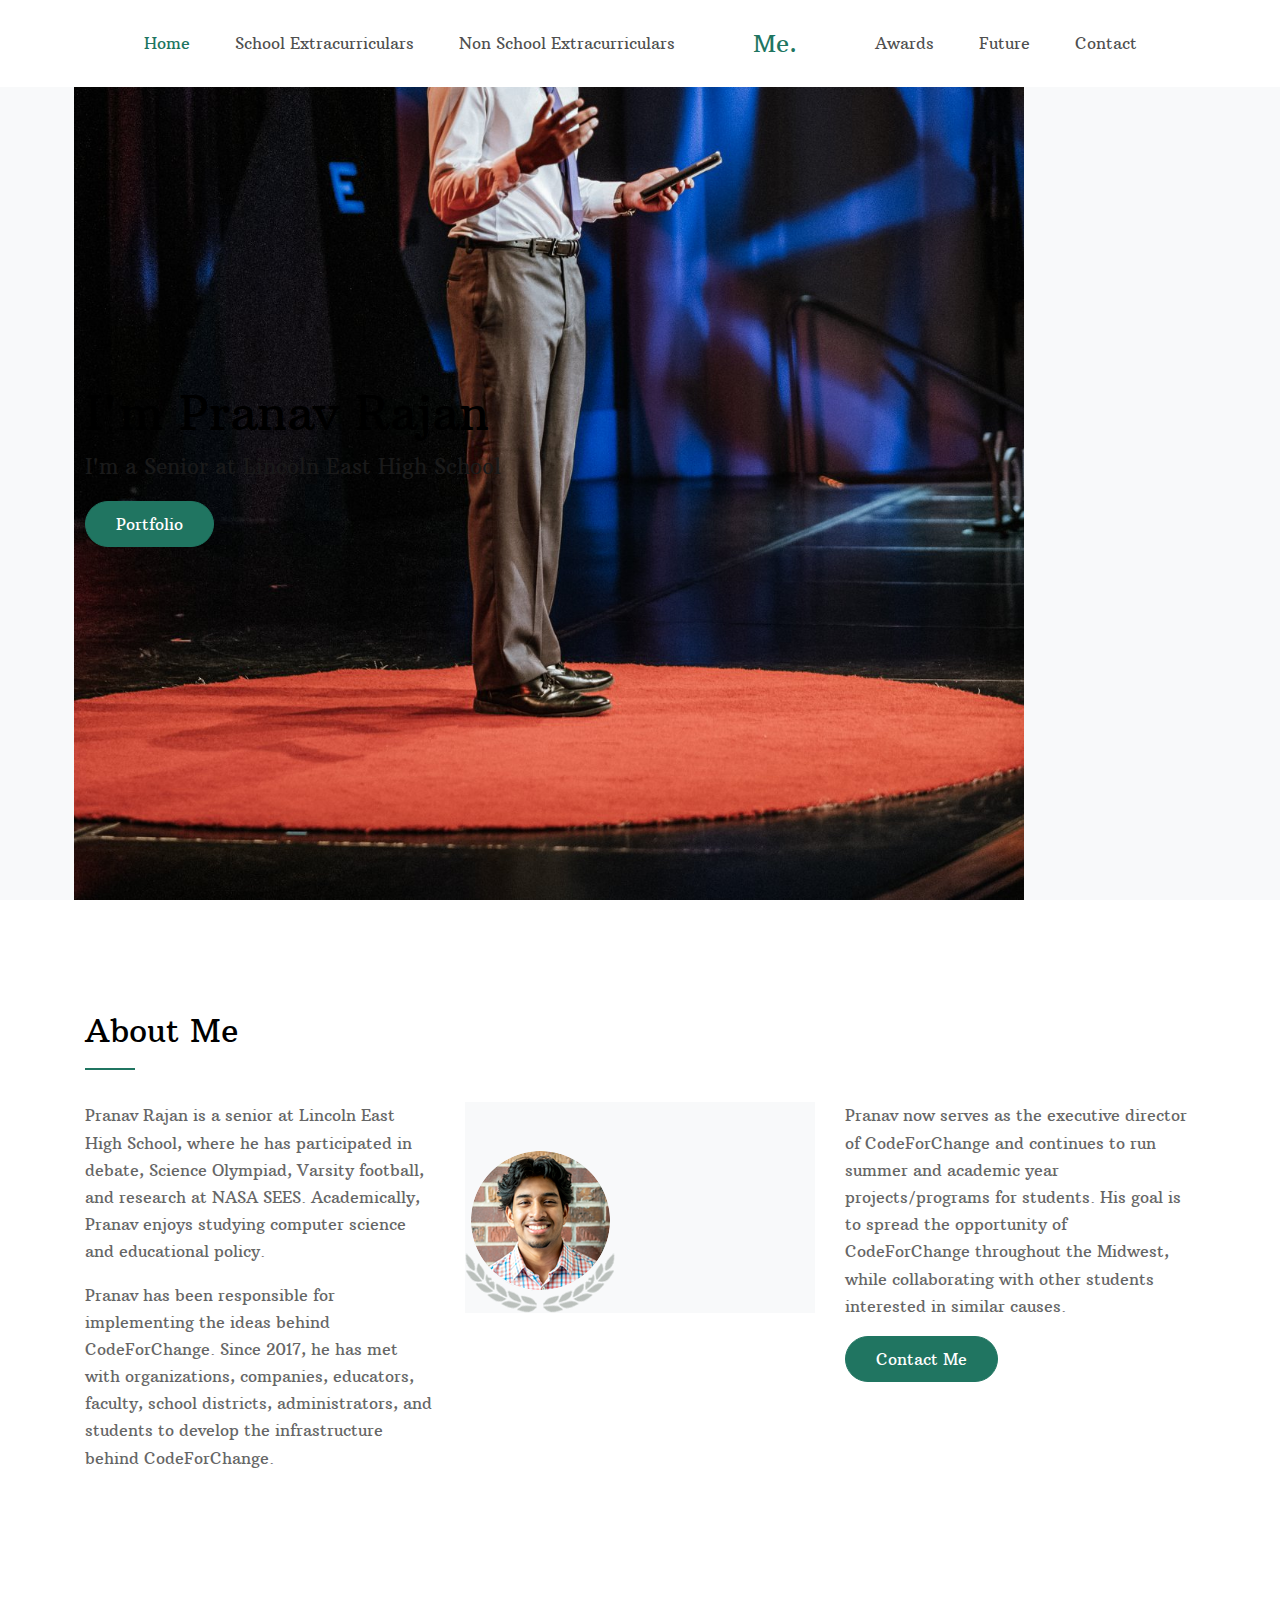
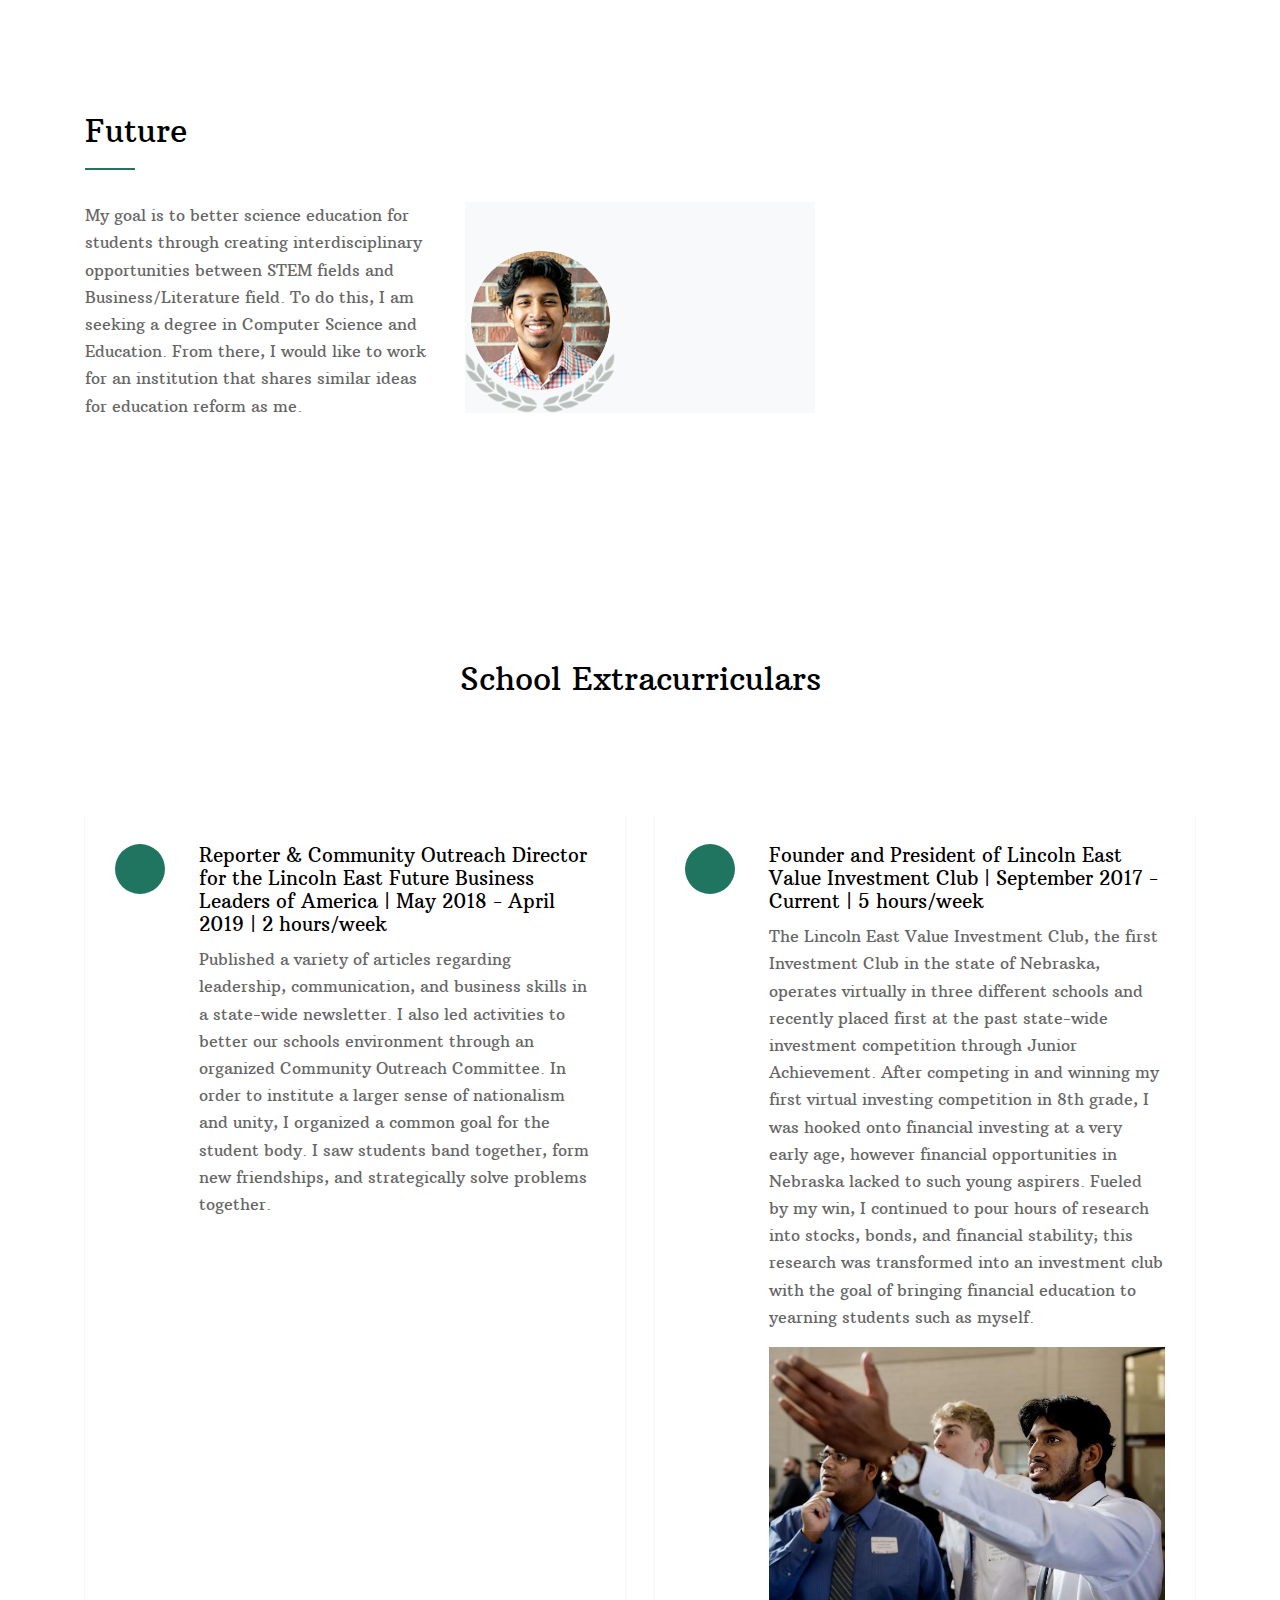
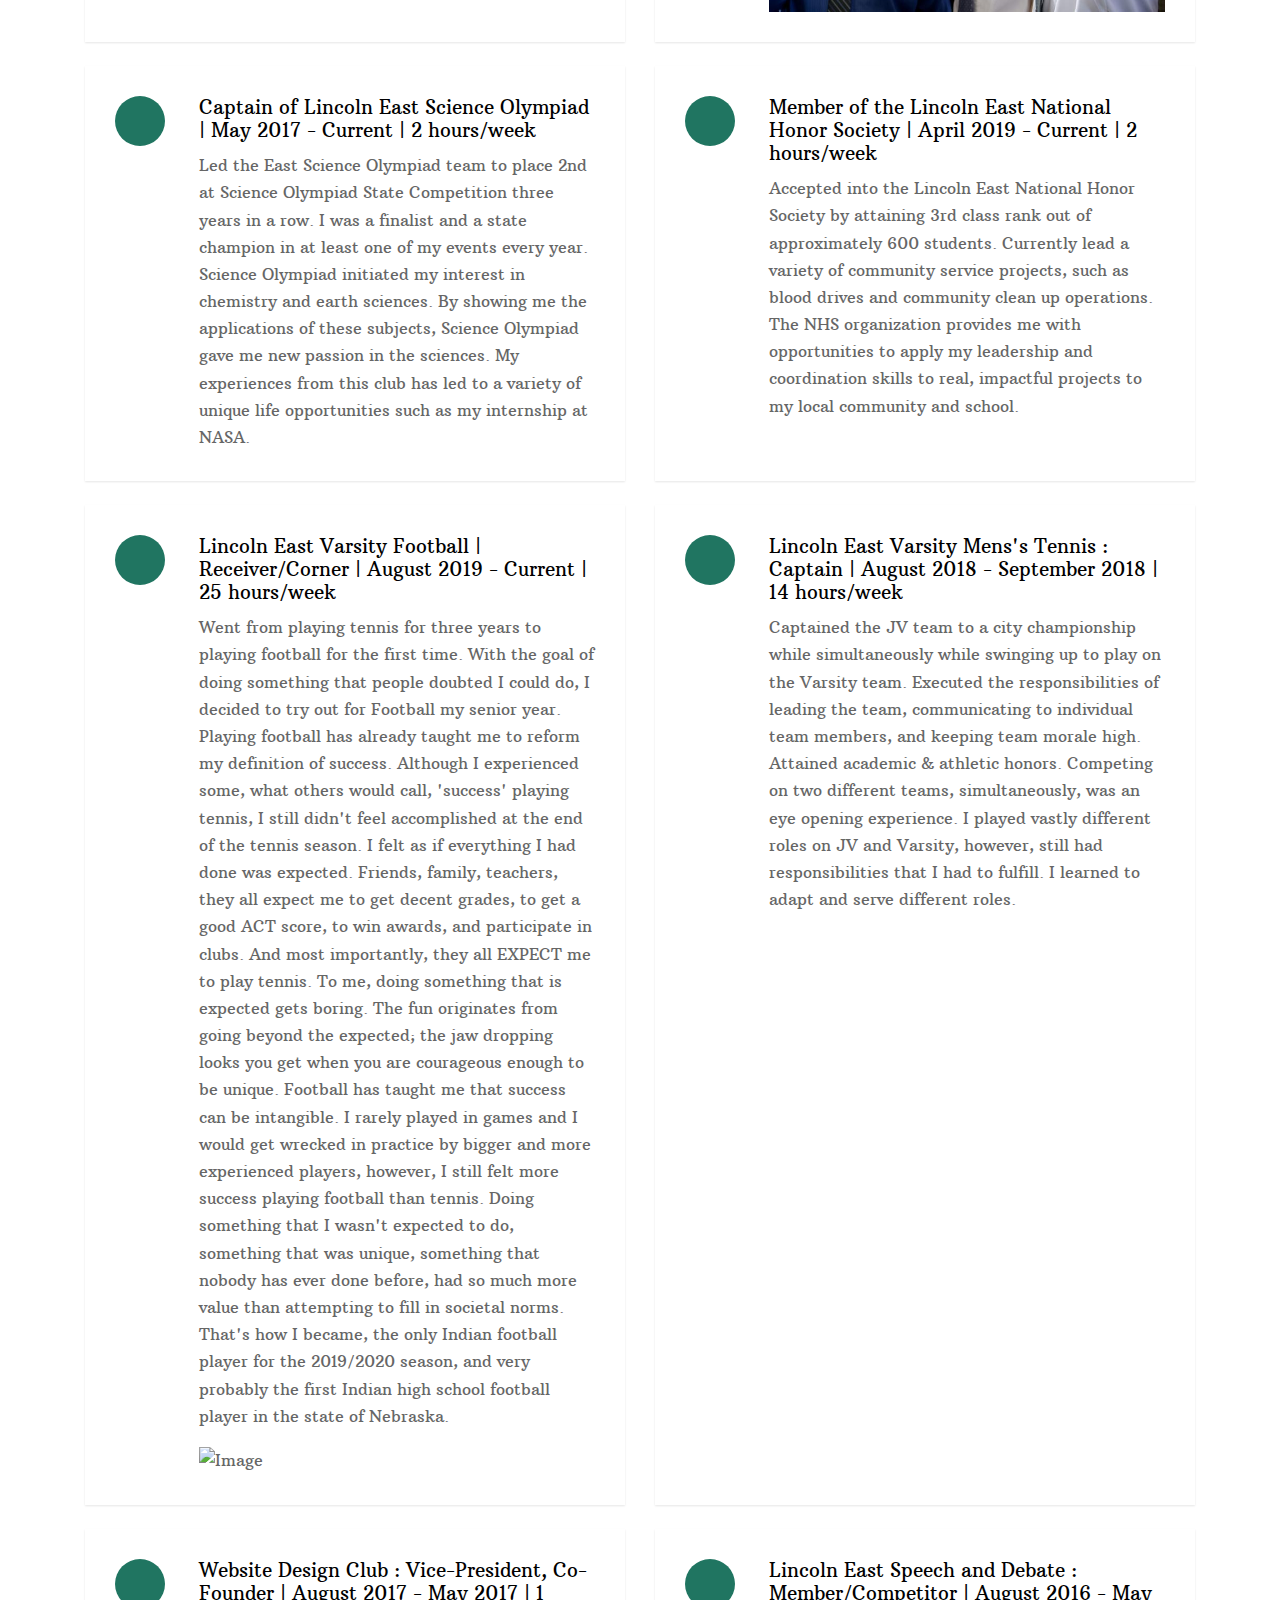
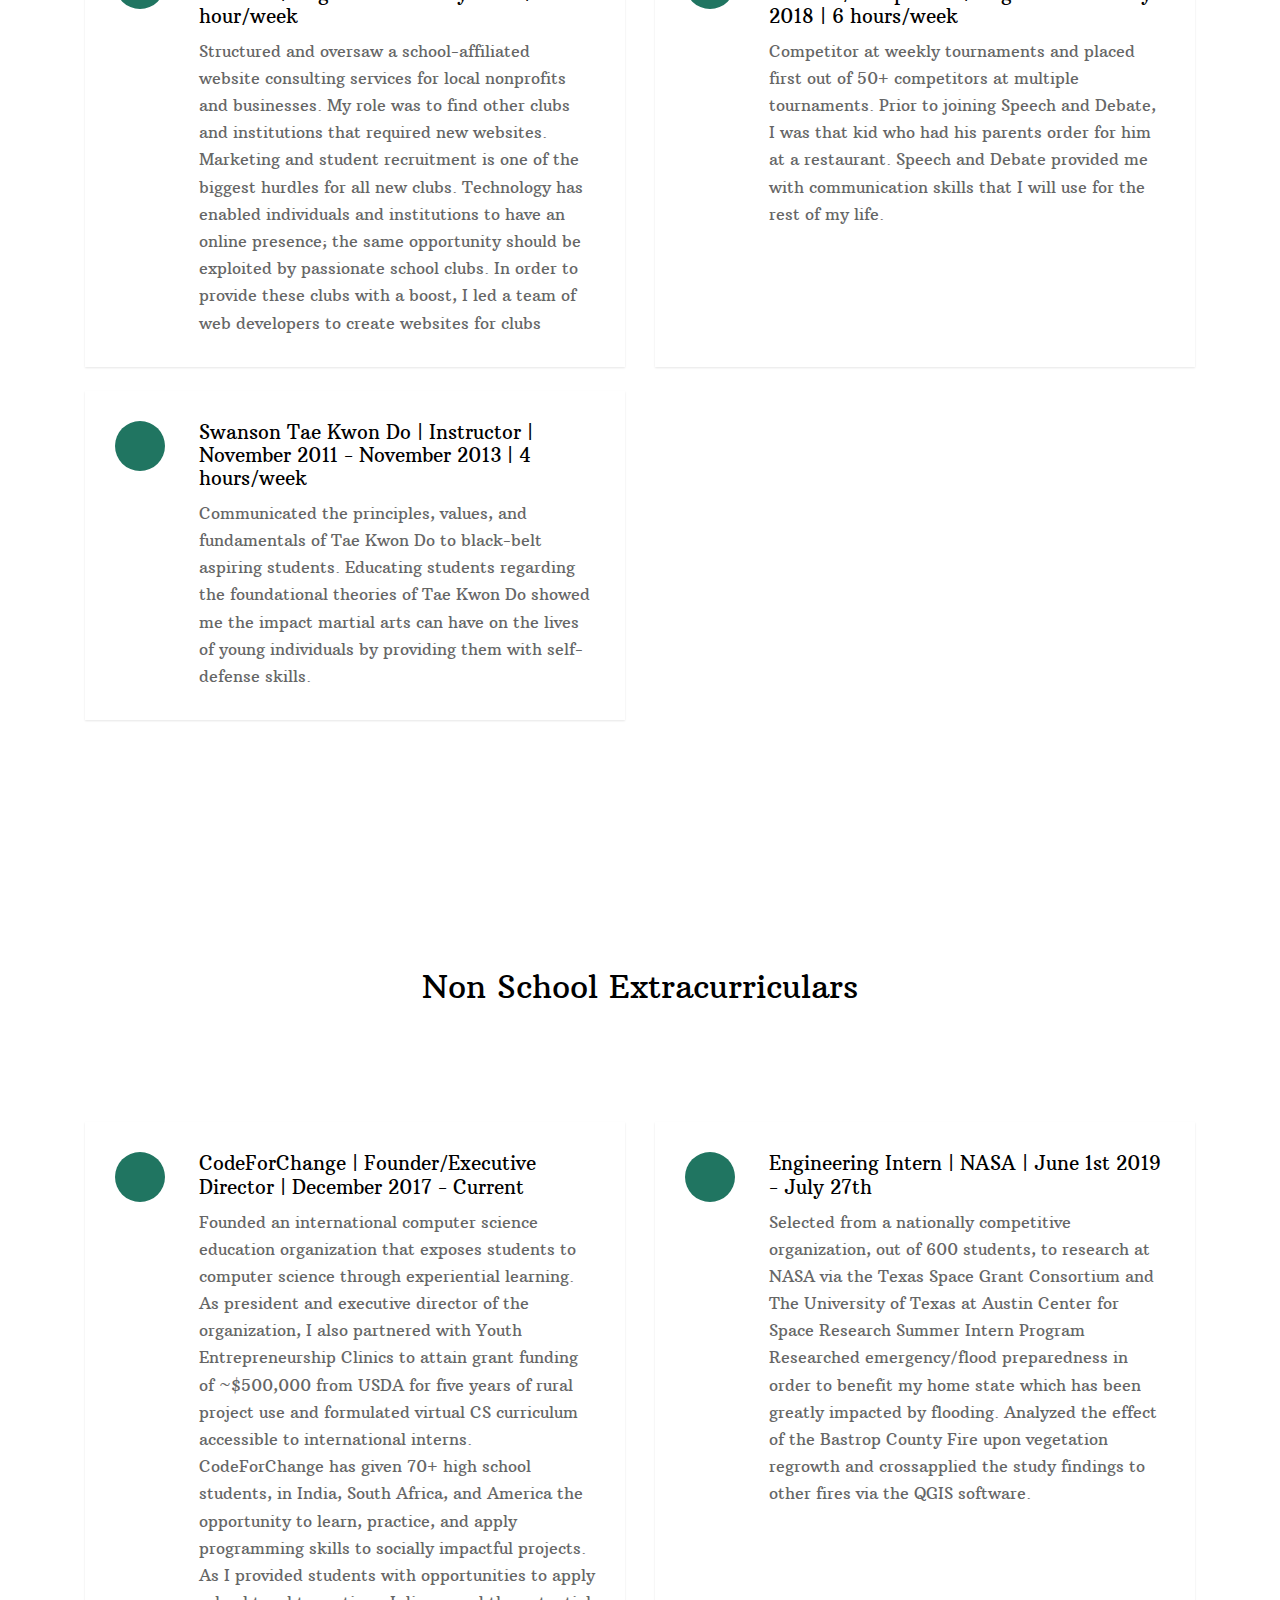
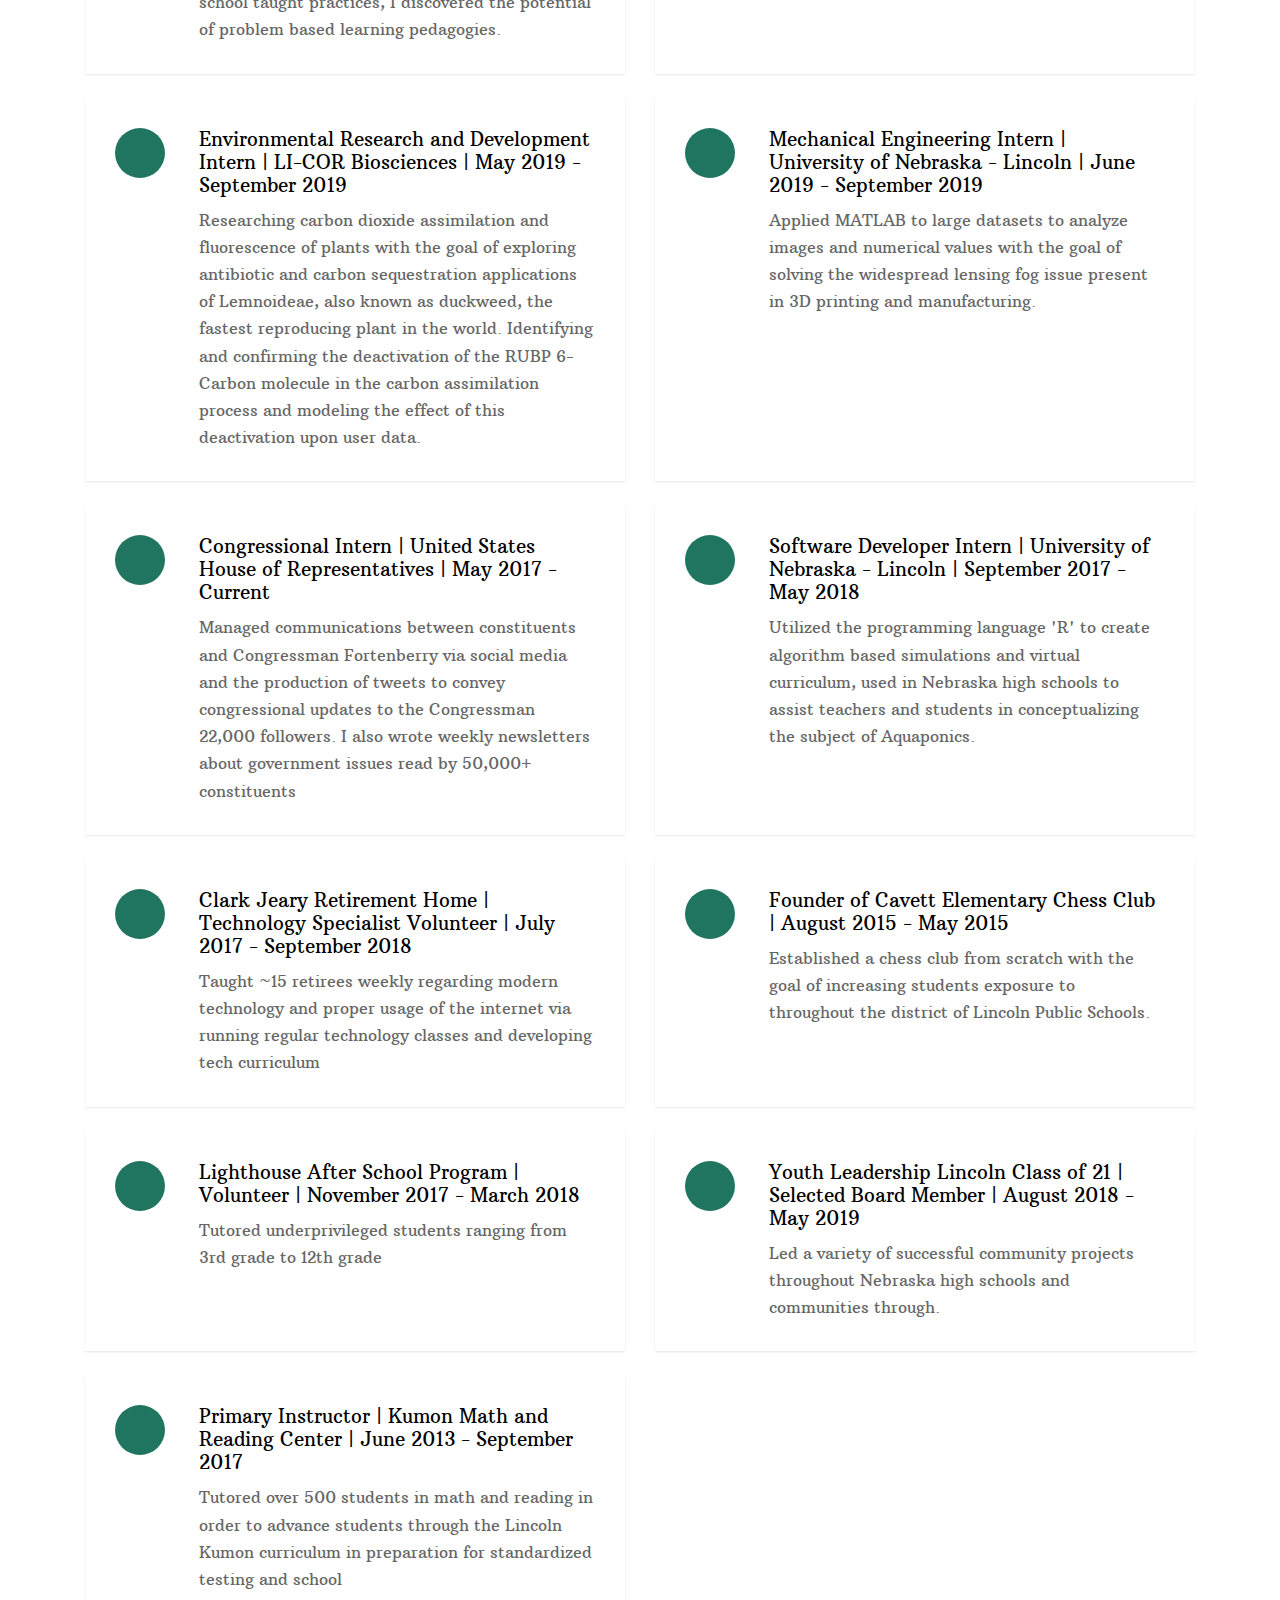
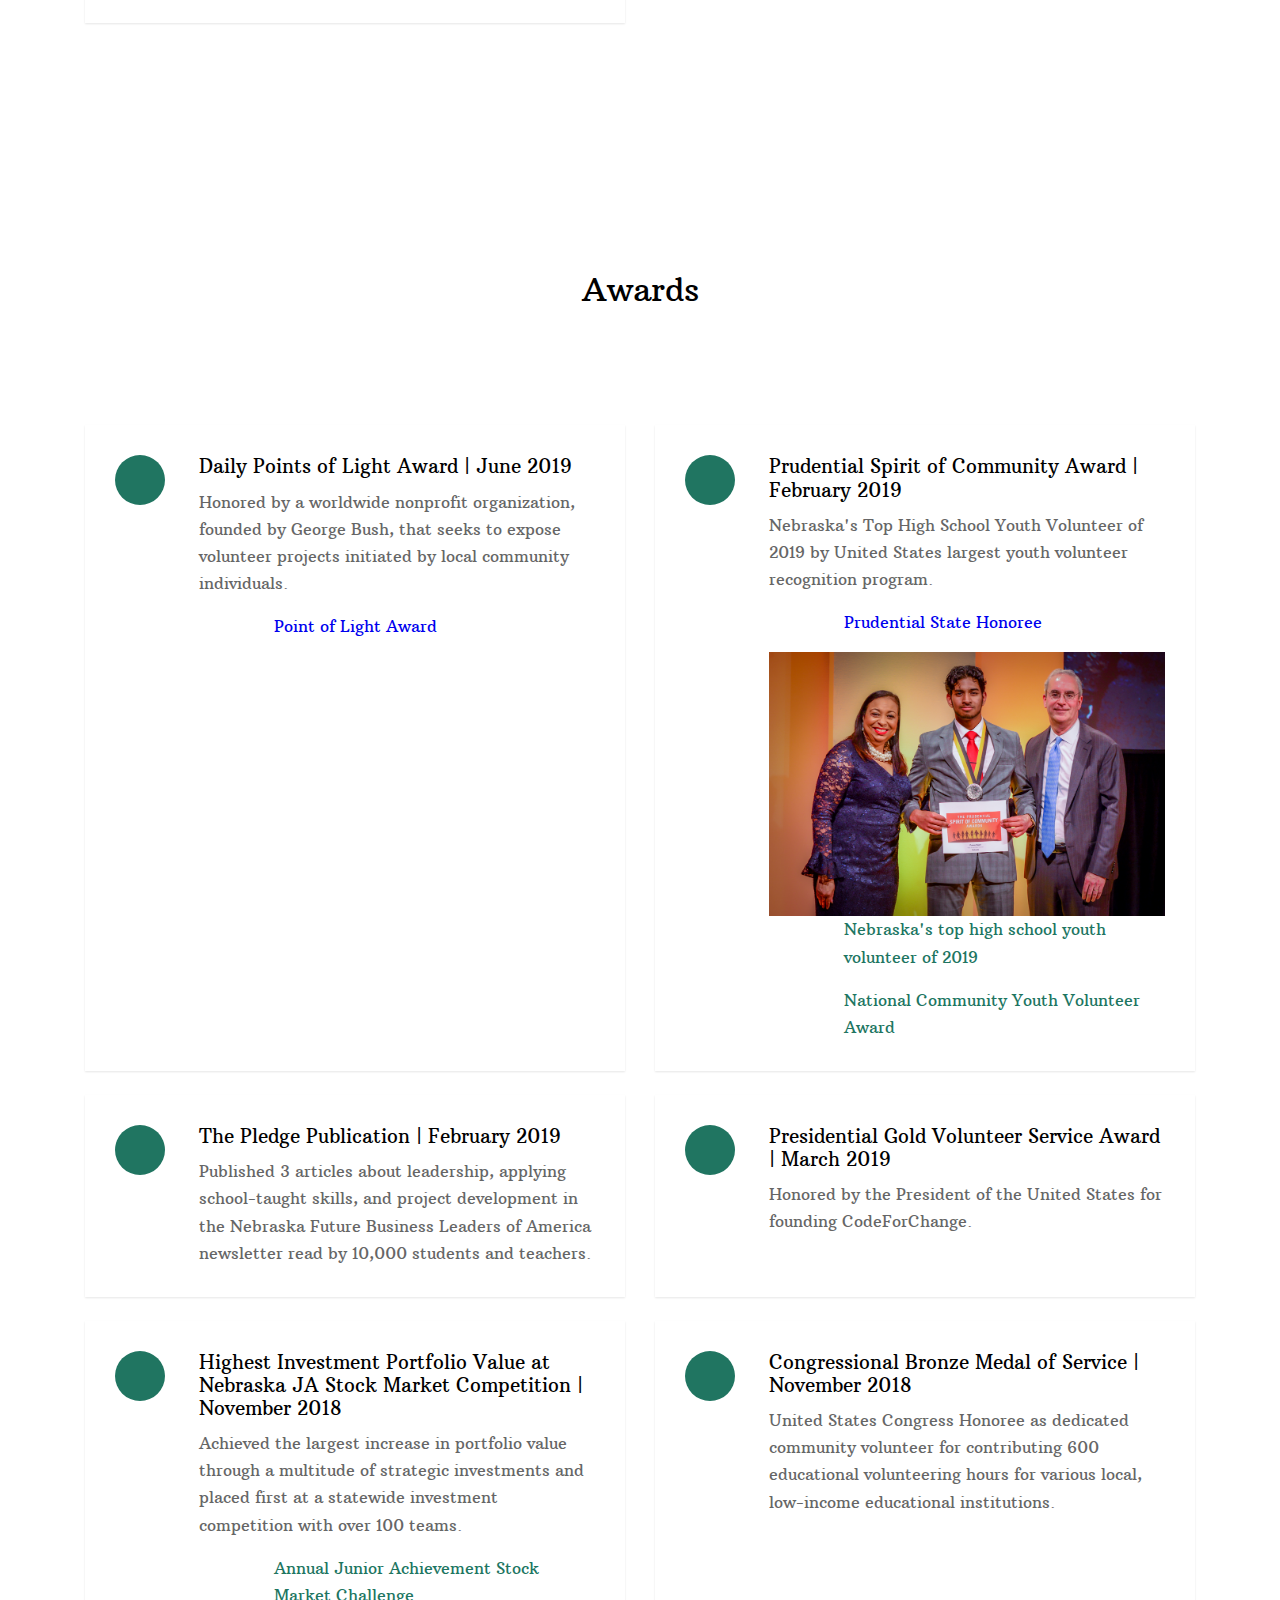
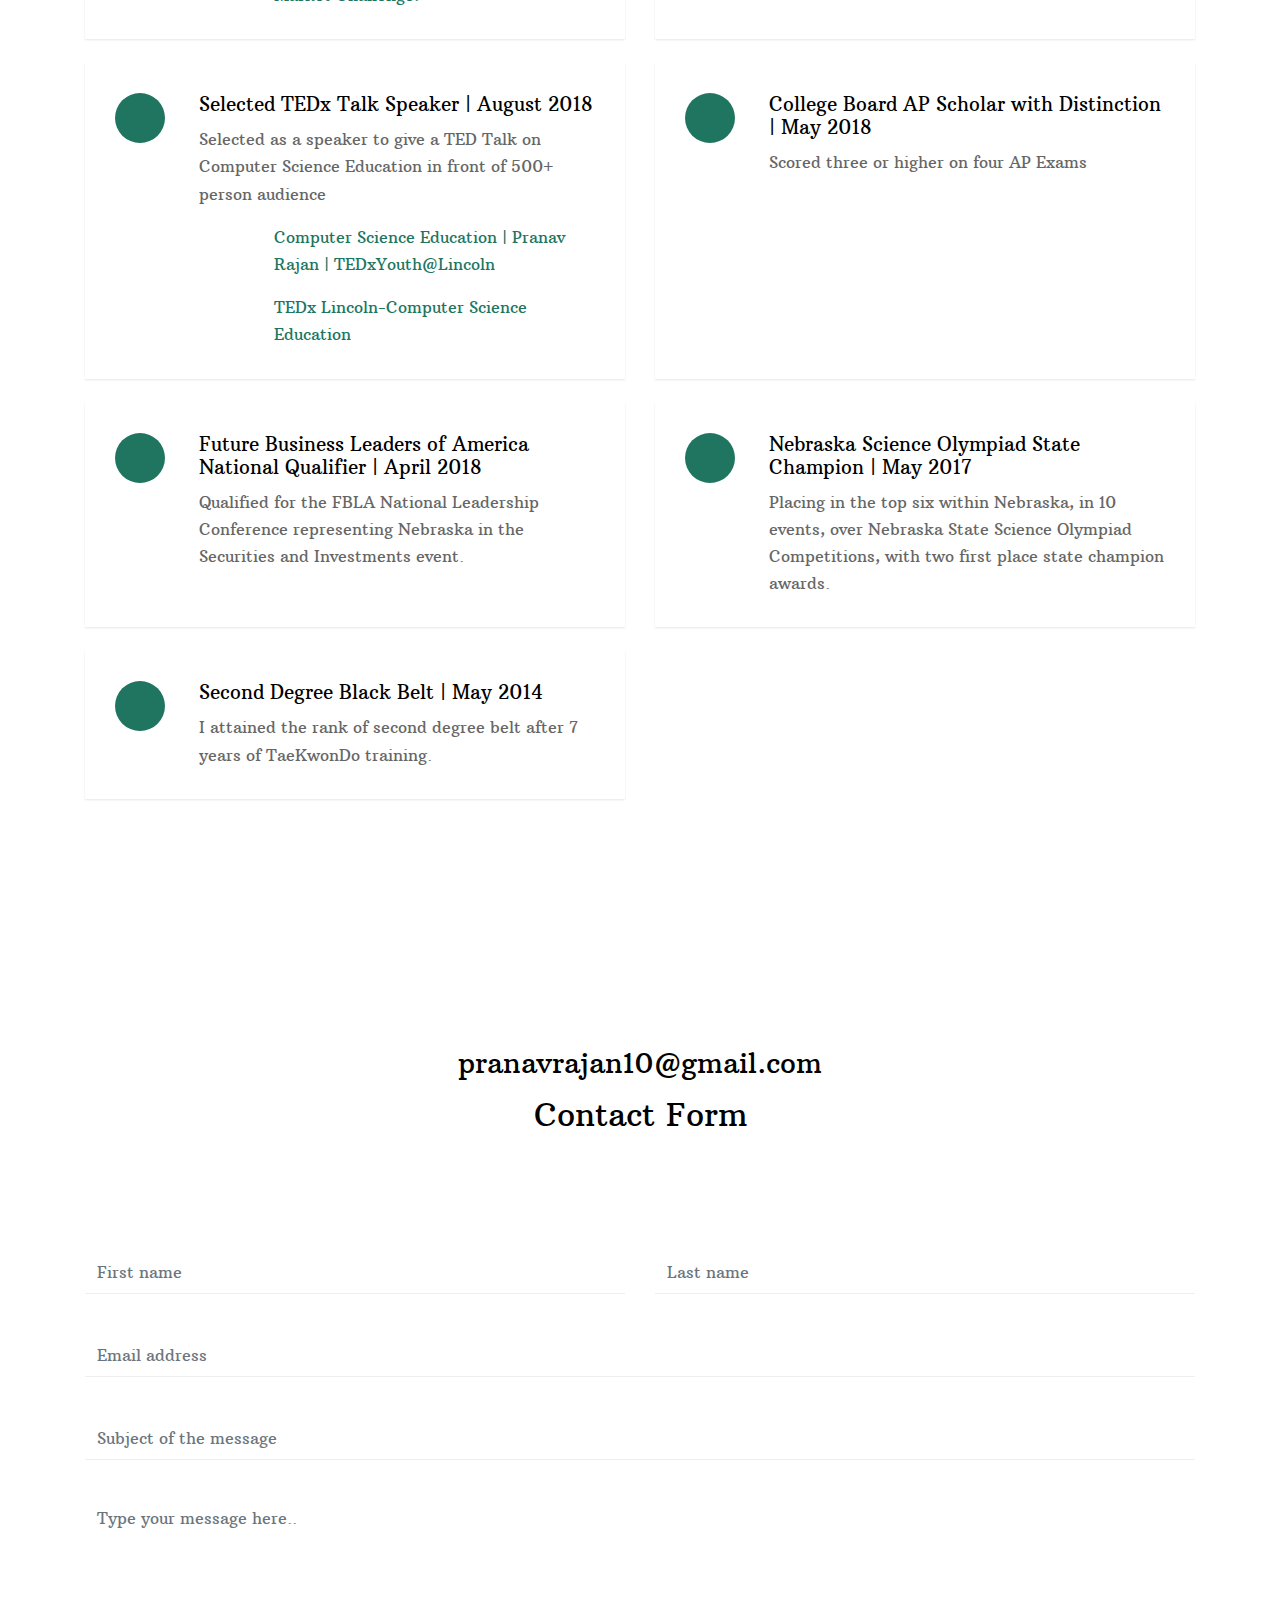
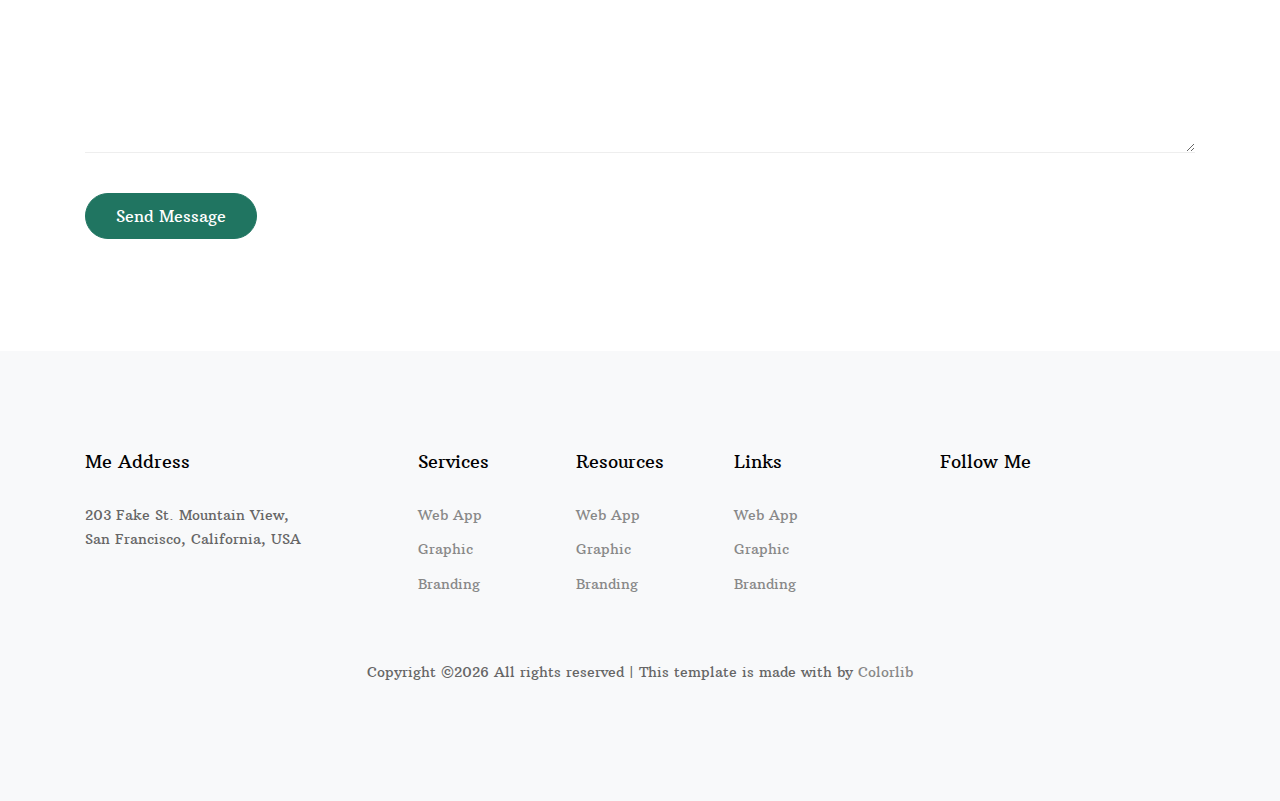
==== commit 257bd3db: "Add files via upload" ====
--- a/index.html
+++ b/index.html
@@ -100,7 +100,7 @@
         </div>
       </div>
 
-      <img src="images/pranavTedxbetter.jpg" alt="Image" class="img-face" data-aos="fade">
+      <img src="images/pranavtedxbetter.jpg" alt="Image" class="img-face" data-aos="fade">
 
       
     </div>  
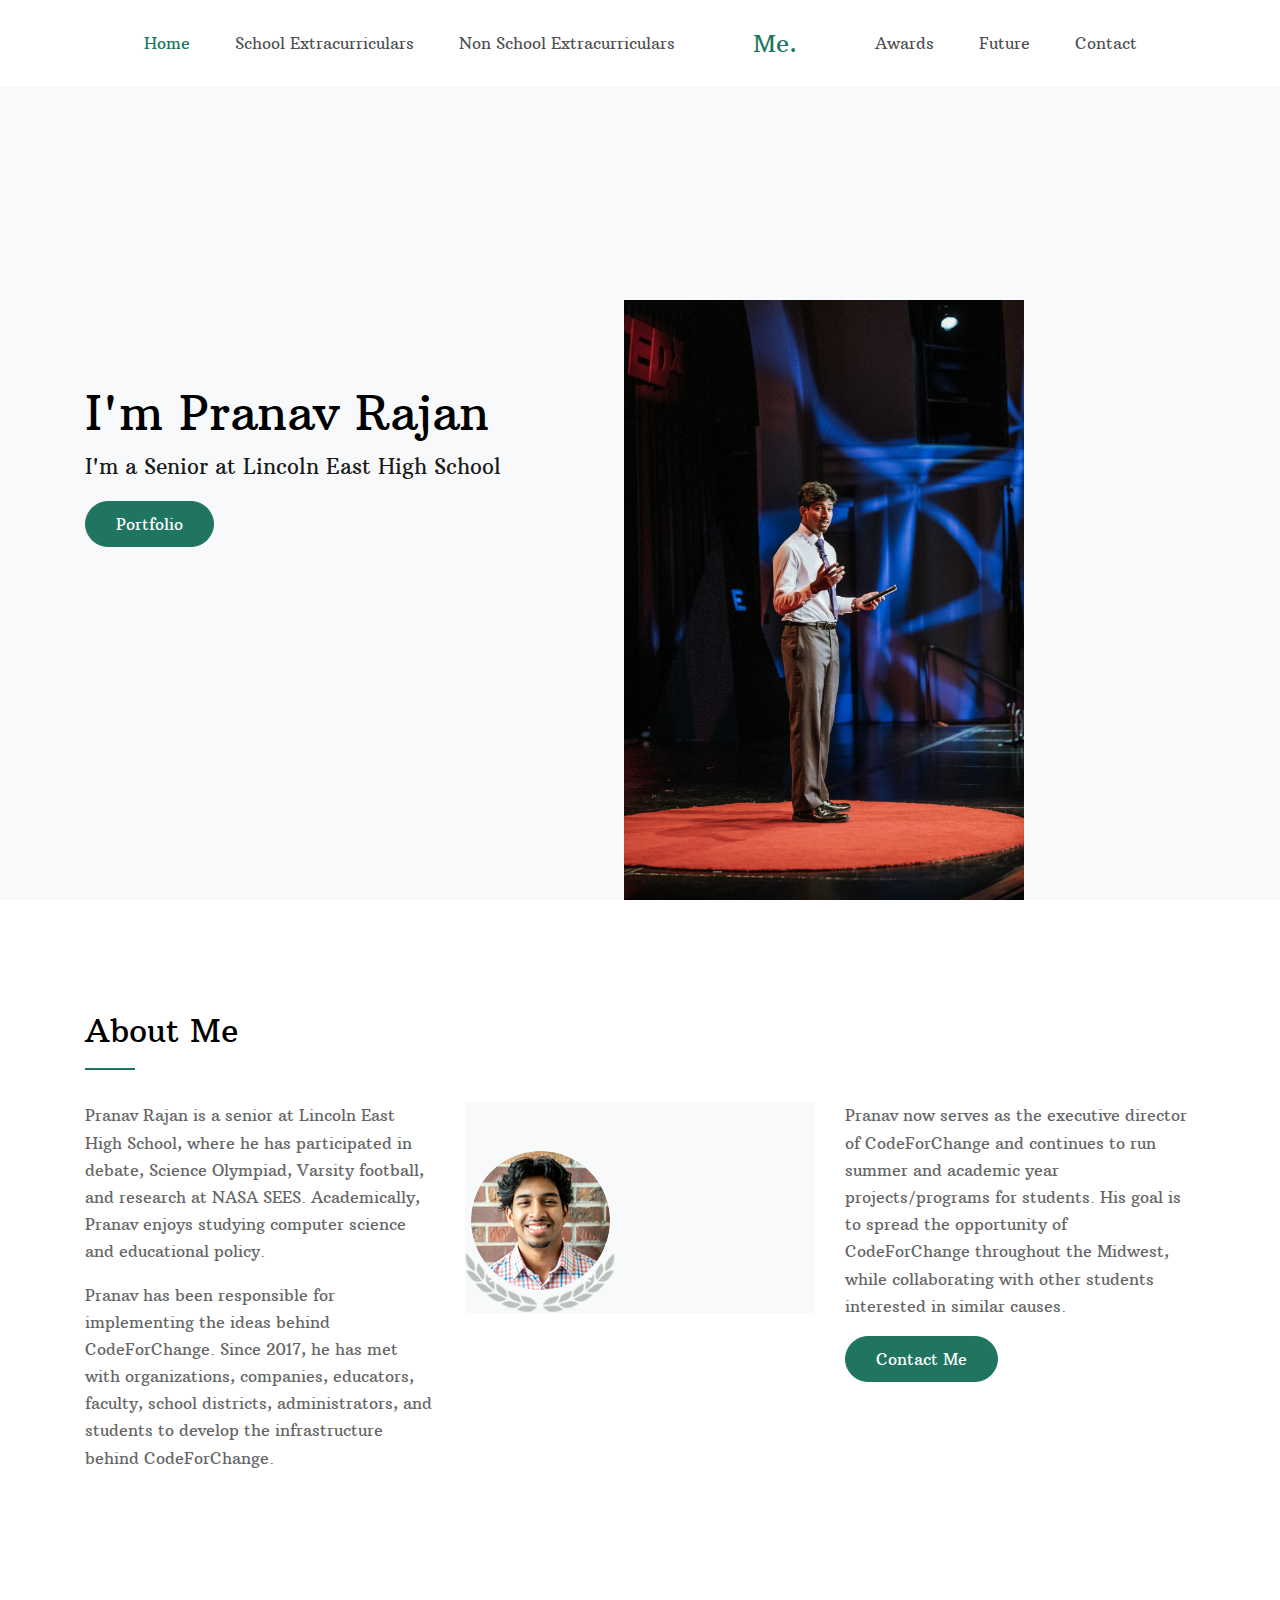
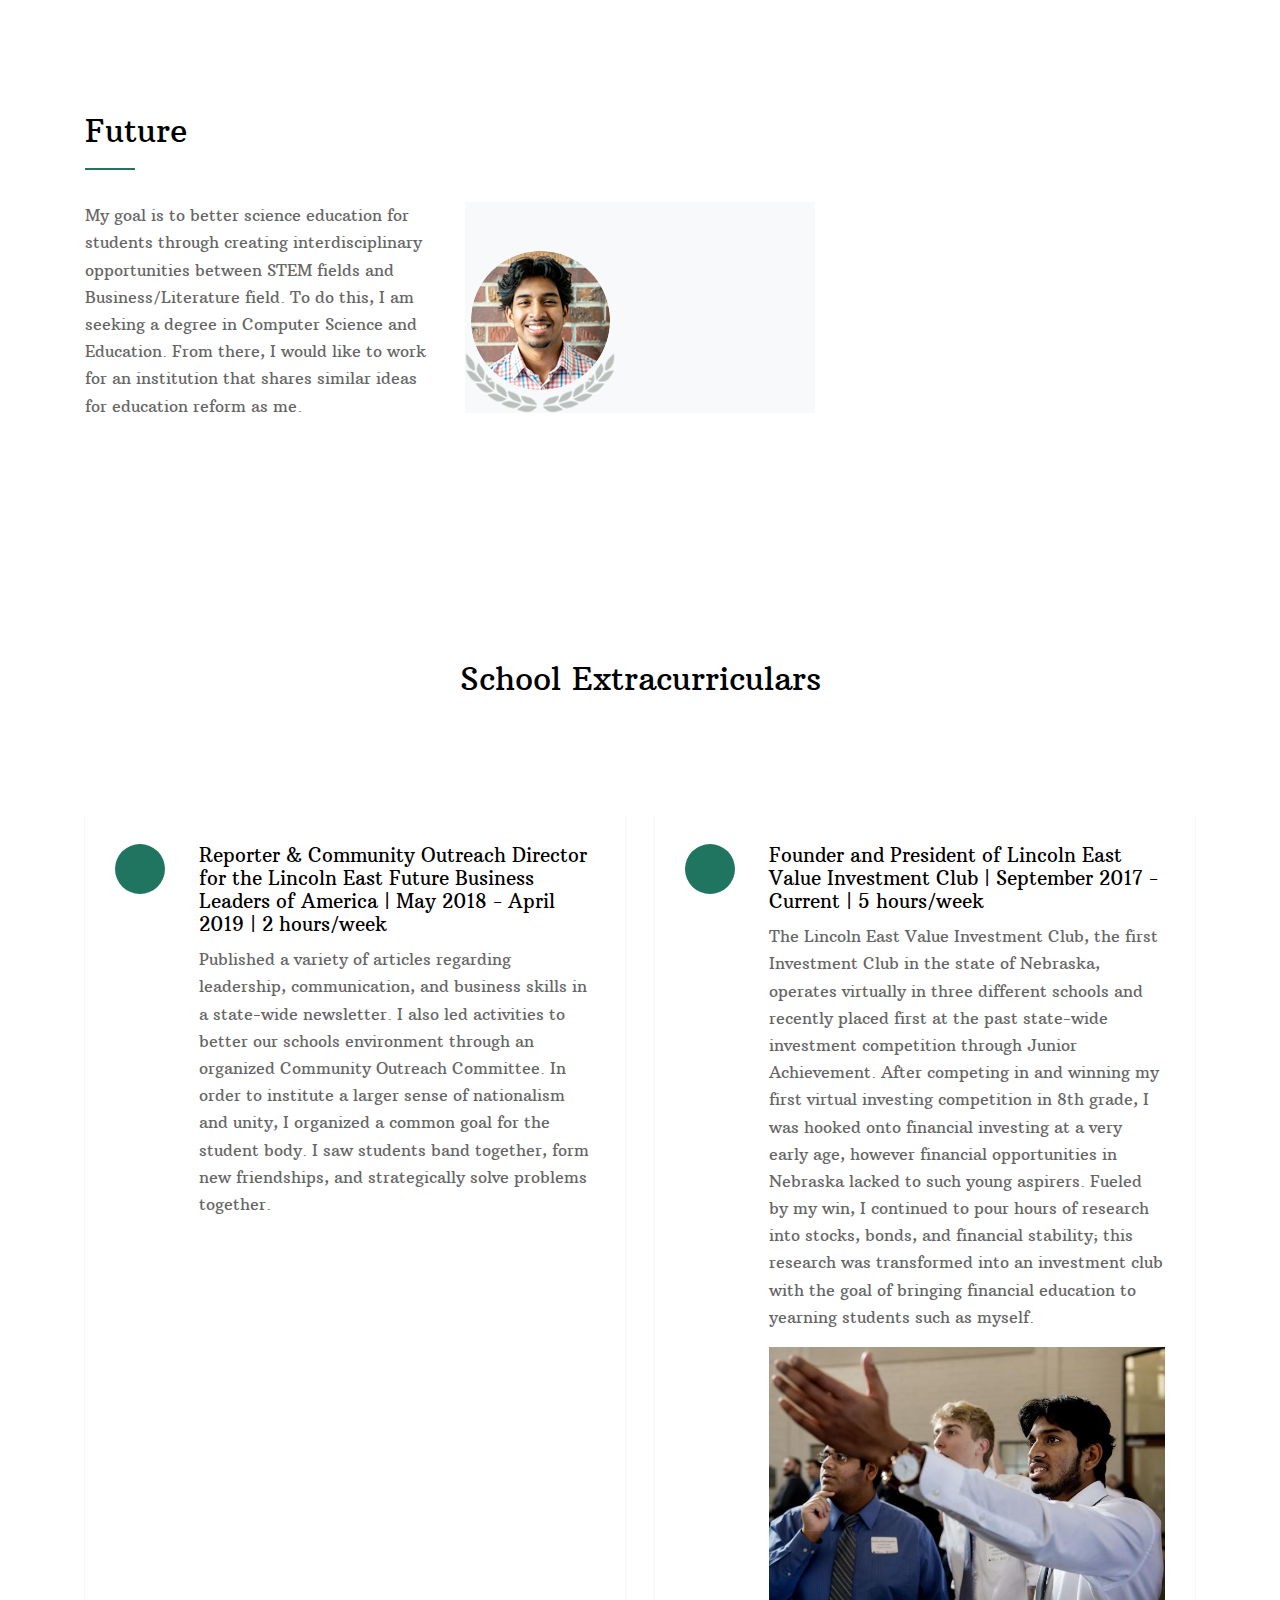
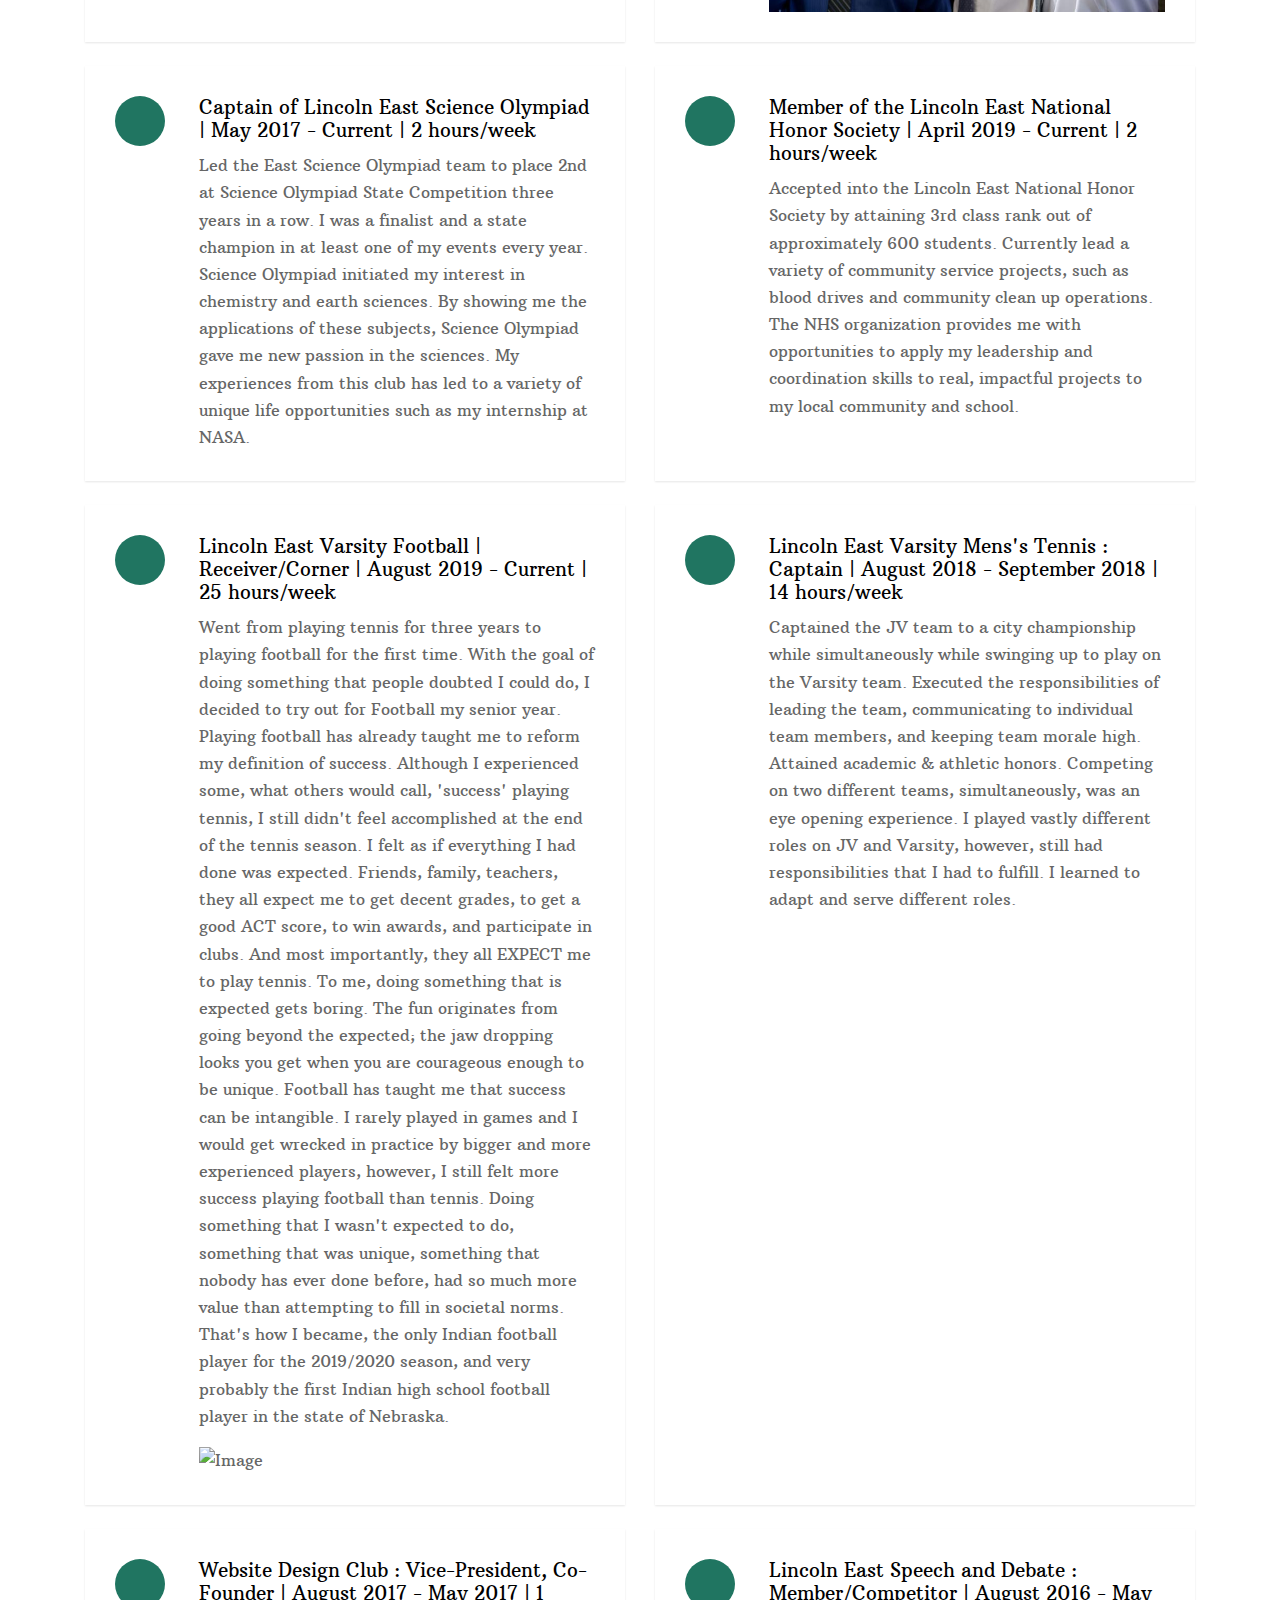
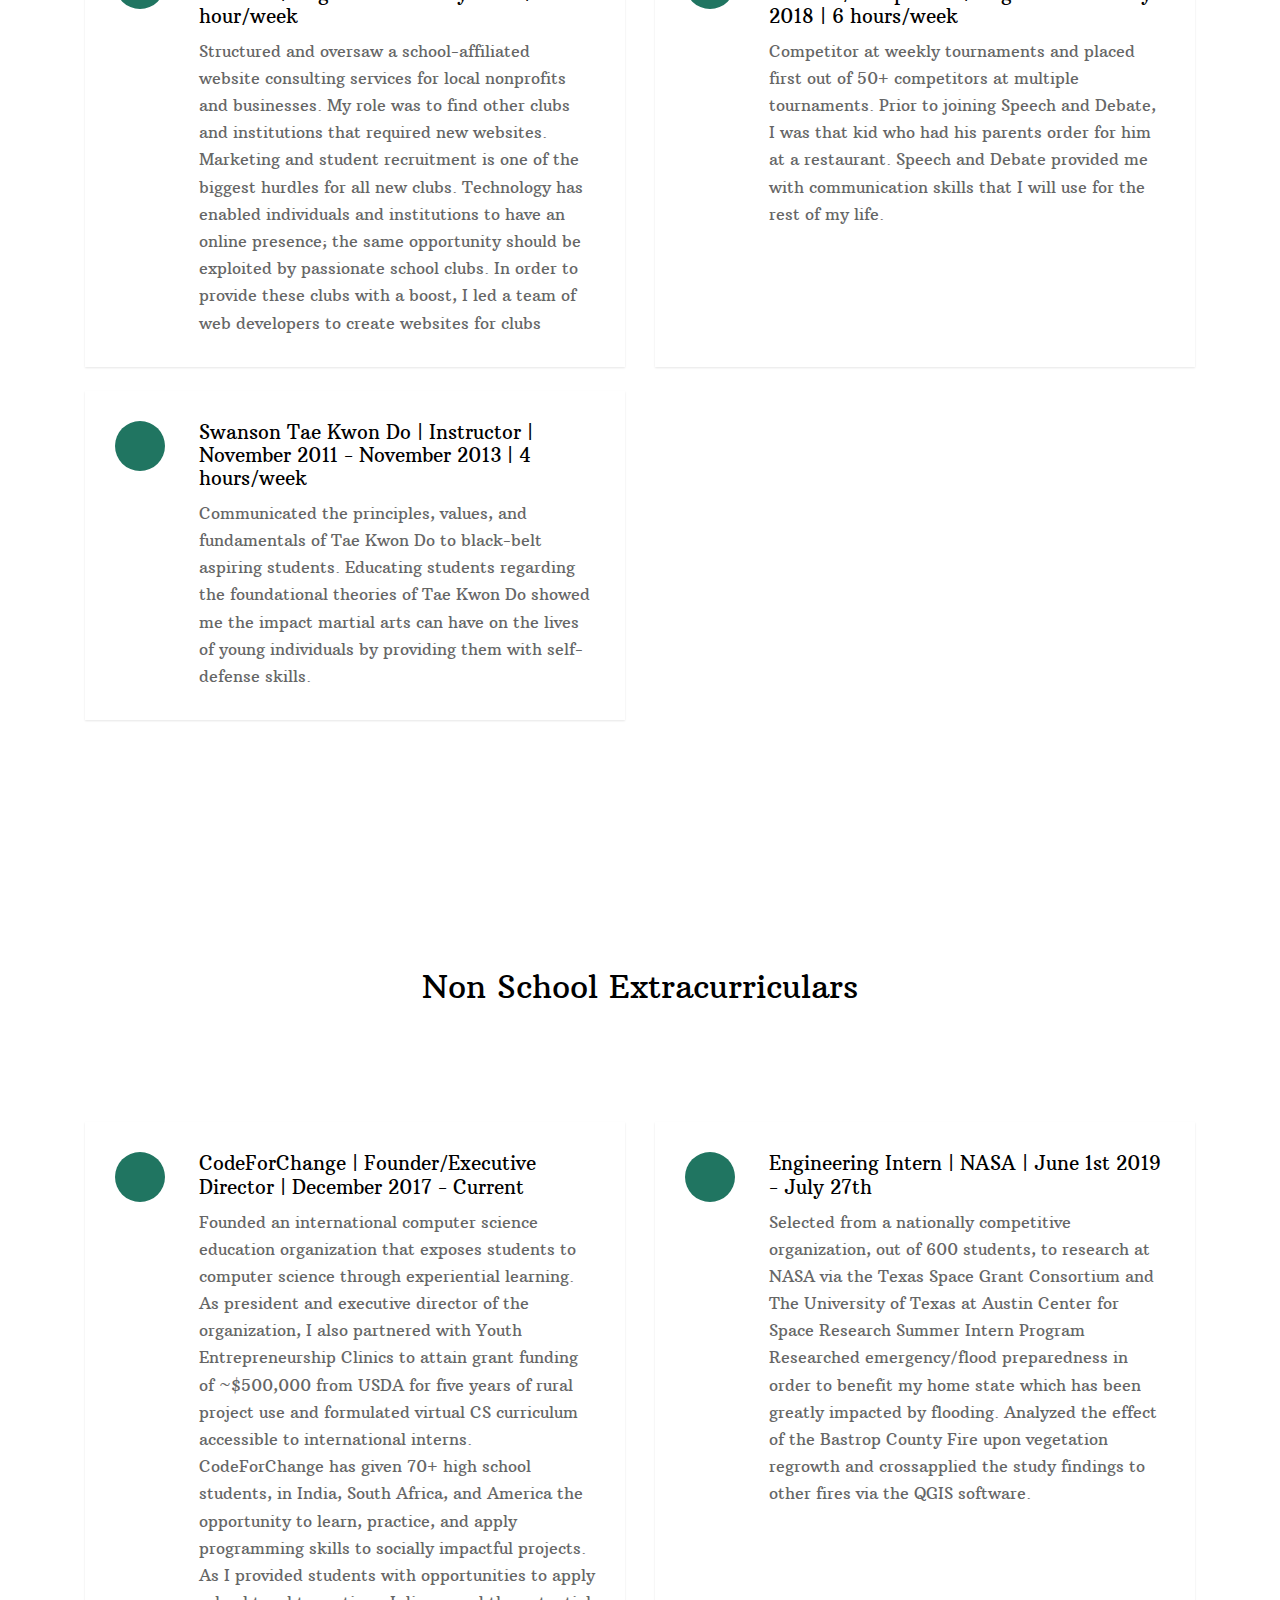
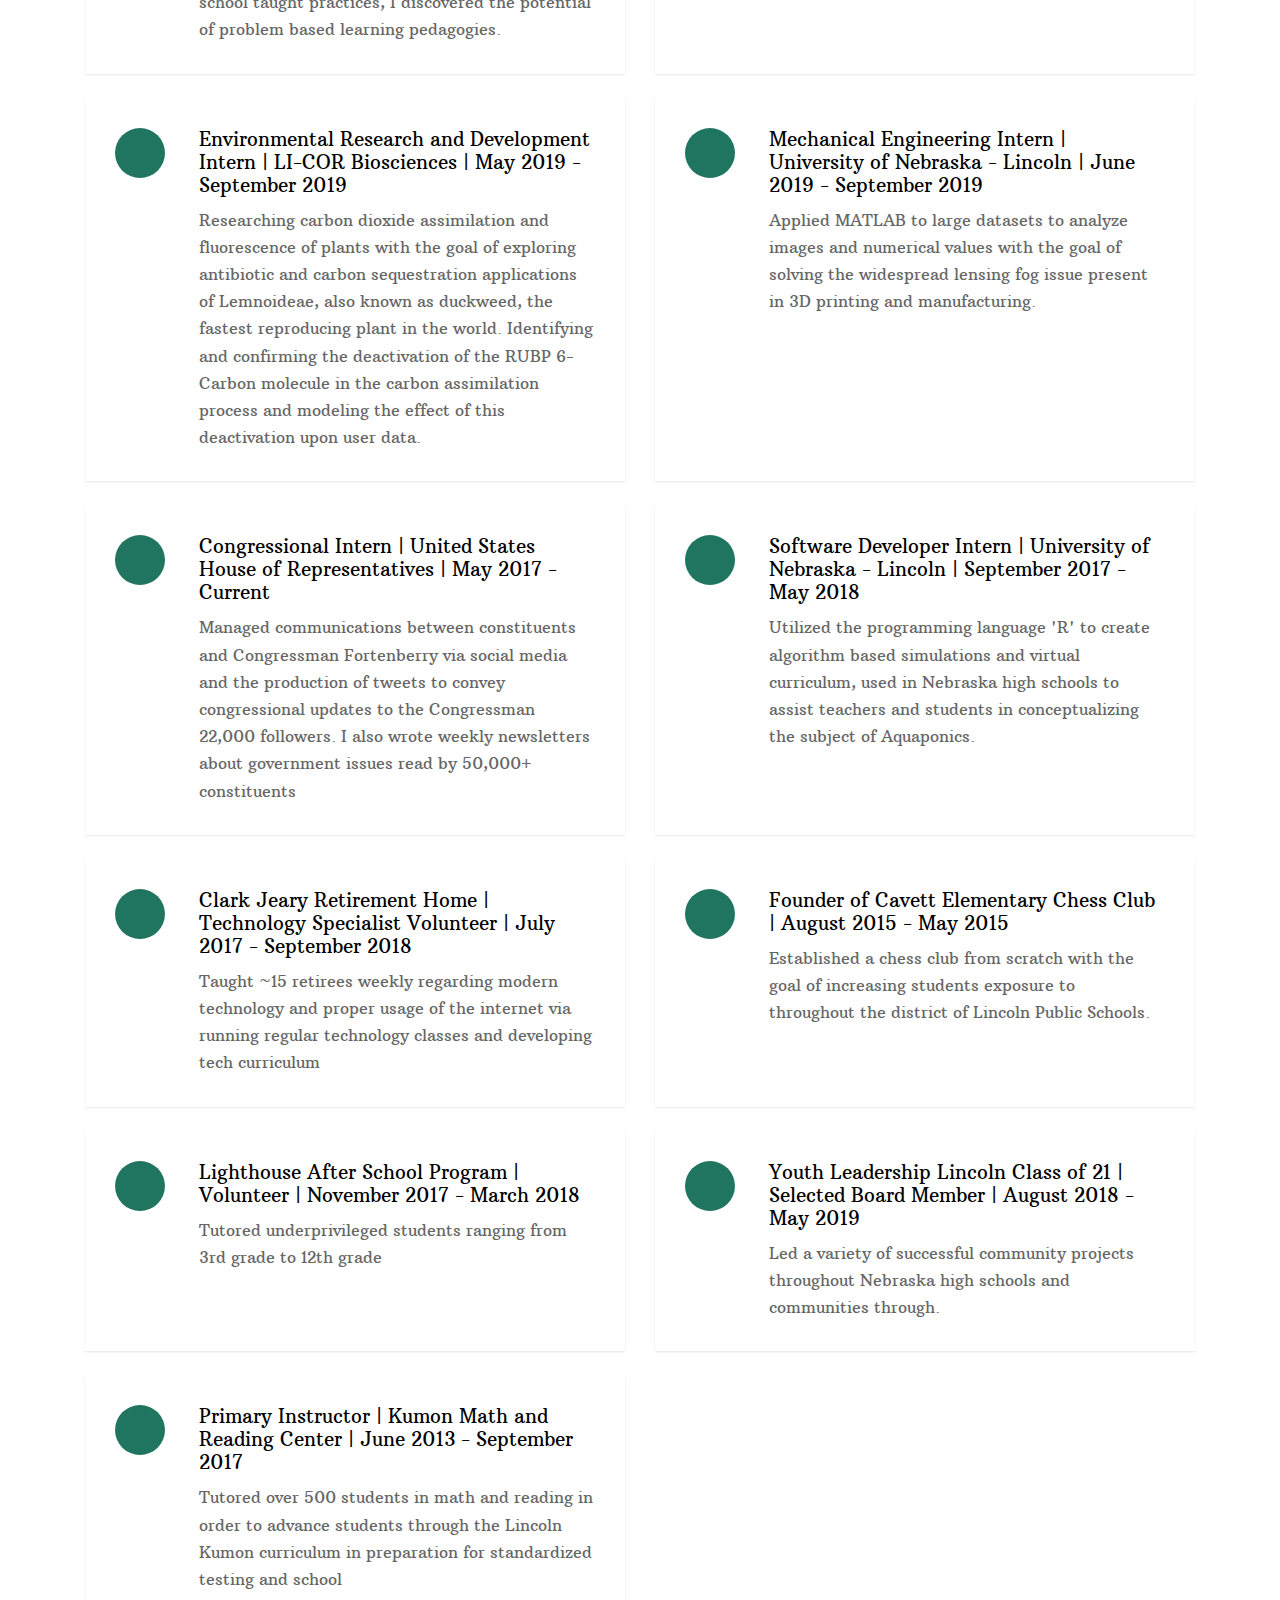
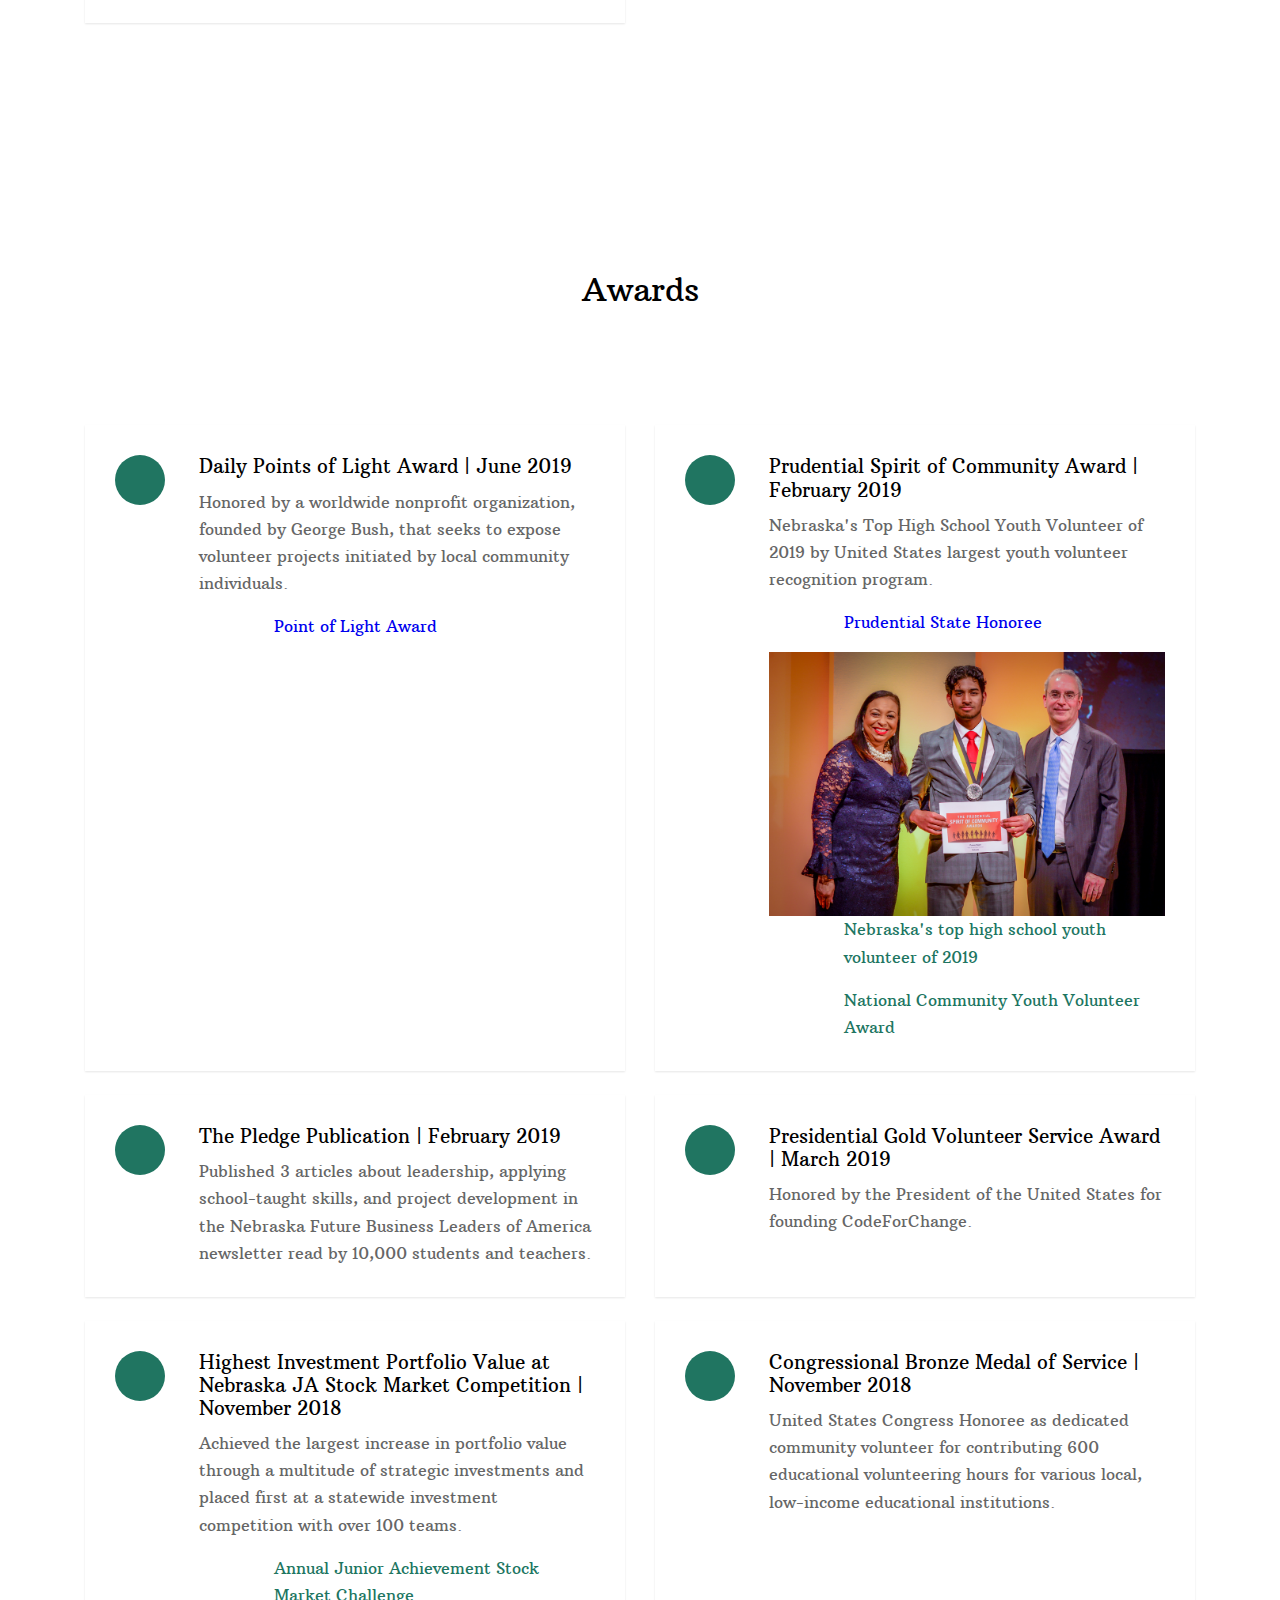
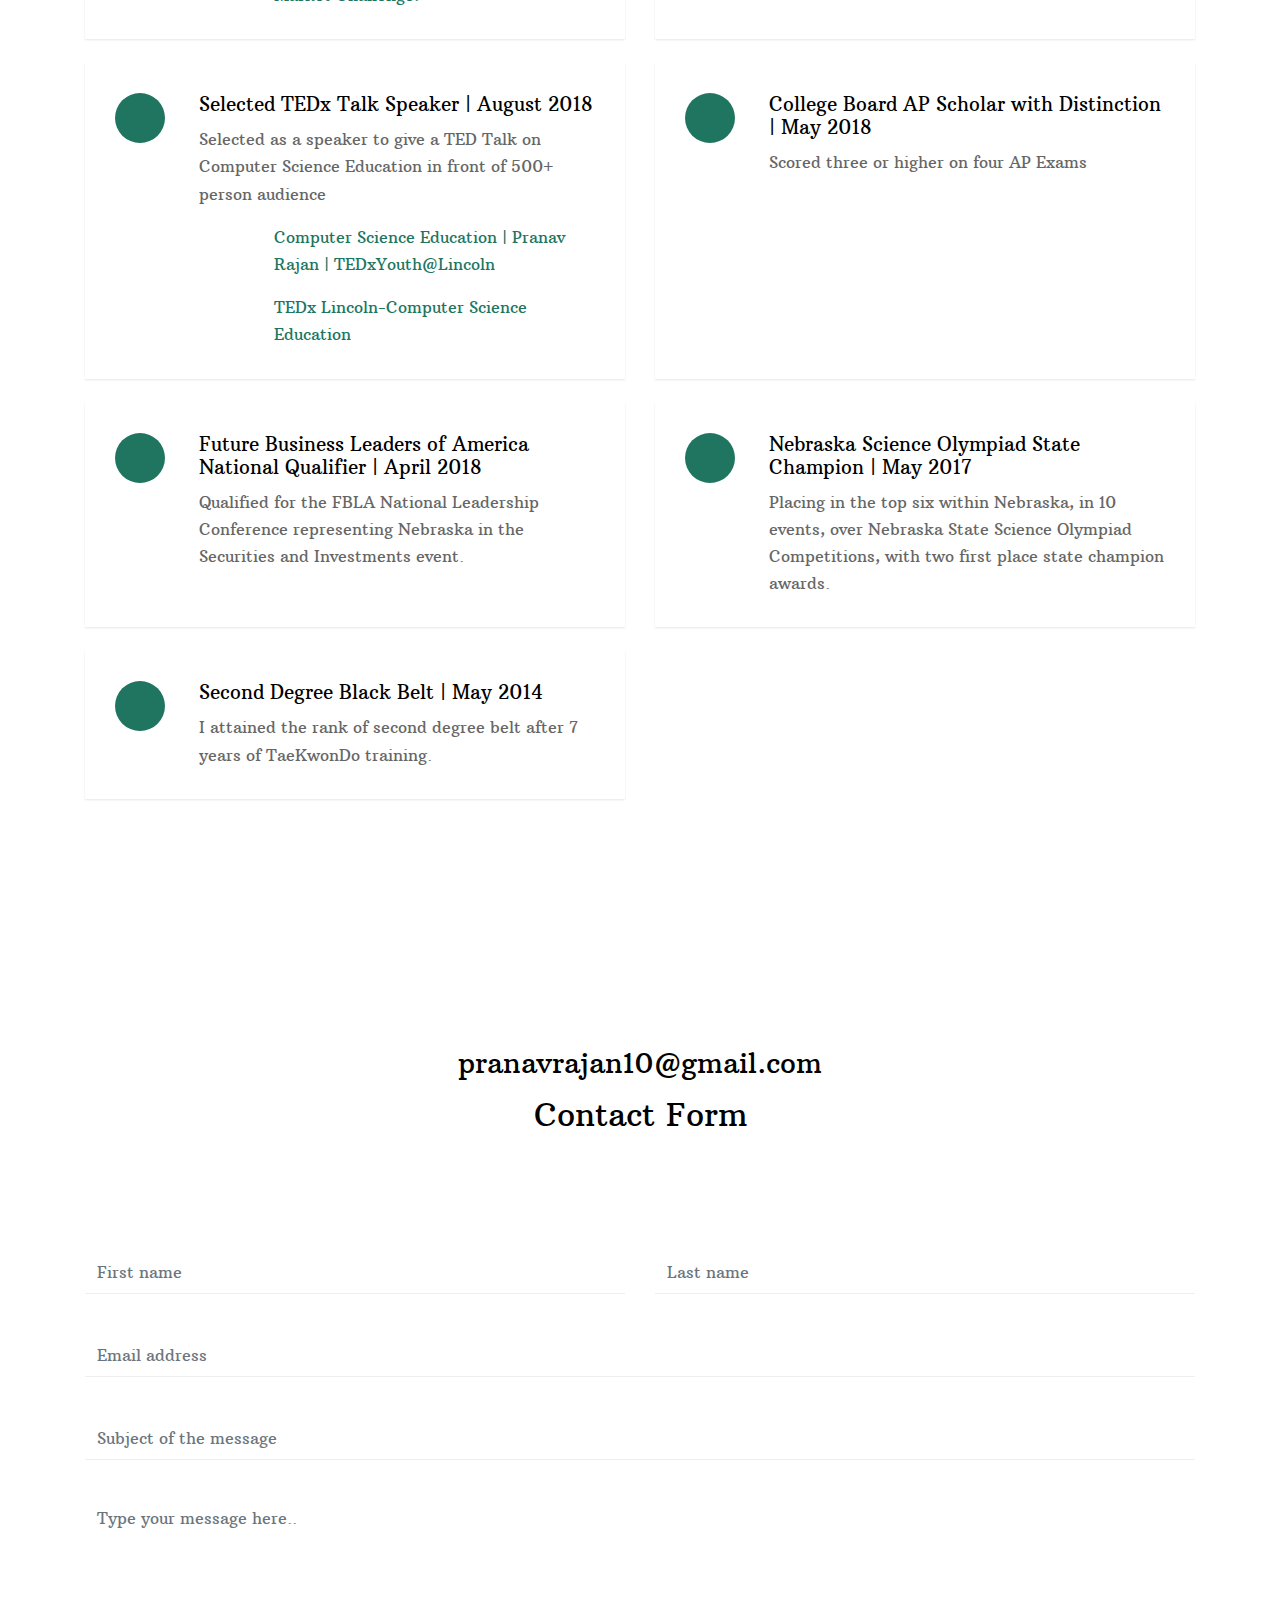
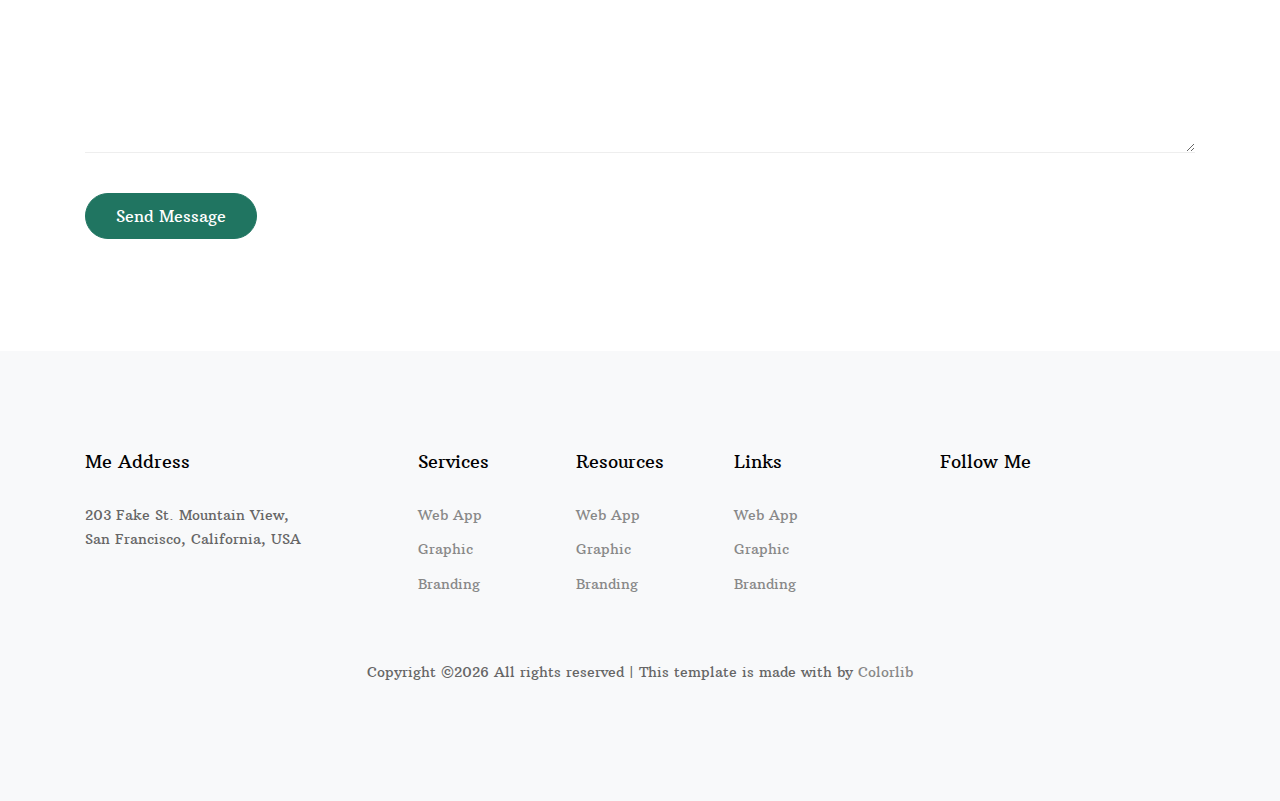
==== commit 7db1675b: "Add files via upload" ====
--- a/index.html
+++ b/index.html
@@ -223,7 +223,7 @@
                     something that I wasn't expected to do, something that was unique, something that nobody has ever done before, had so much more value than attempting to fill in societal norms. That's how I became, the only Indian
                     football player for the 2019/2020 season, and very probably the first Indian high school football player in the state of Nebraska.
                     </p>
-                  <img src="images/actionrunfootball.jpg" alt="Image" class="img-fluid">
+                  <img src="images/actionrunfootball.JPG" alt="Image" class="img-fluid">
               </div>
             </div>
           </div>      
--- a/css/style.css
+++ b/css/style.css
@@ -596,10 +596,17 @@
     right: 20%;
     bottom: 0;
     z-index: 1;
-    max-width: 950px; }
+    max-width: 400px; }
     @media (max-width: 991.98px) {
       .site-blocks-cover .img-face {
         right: -25%; } }
+
+.center {
+    display: block;
+    margin-left: auto;
+    margin-right: auto;
+    width: 50%;
+}
 
 .section-title {
   position: relative;
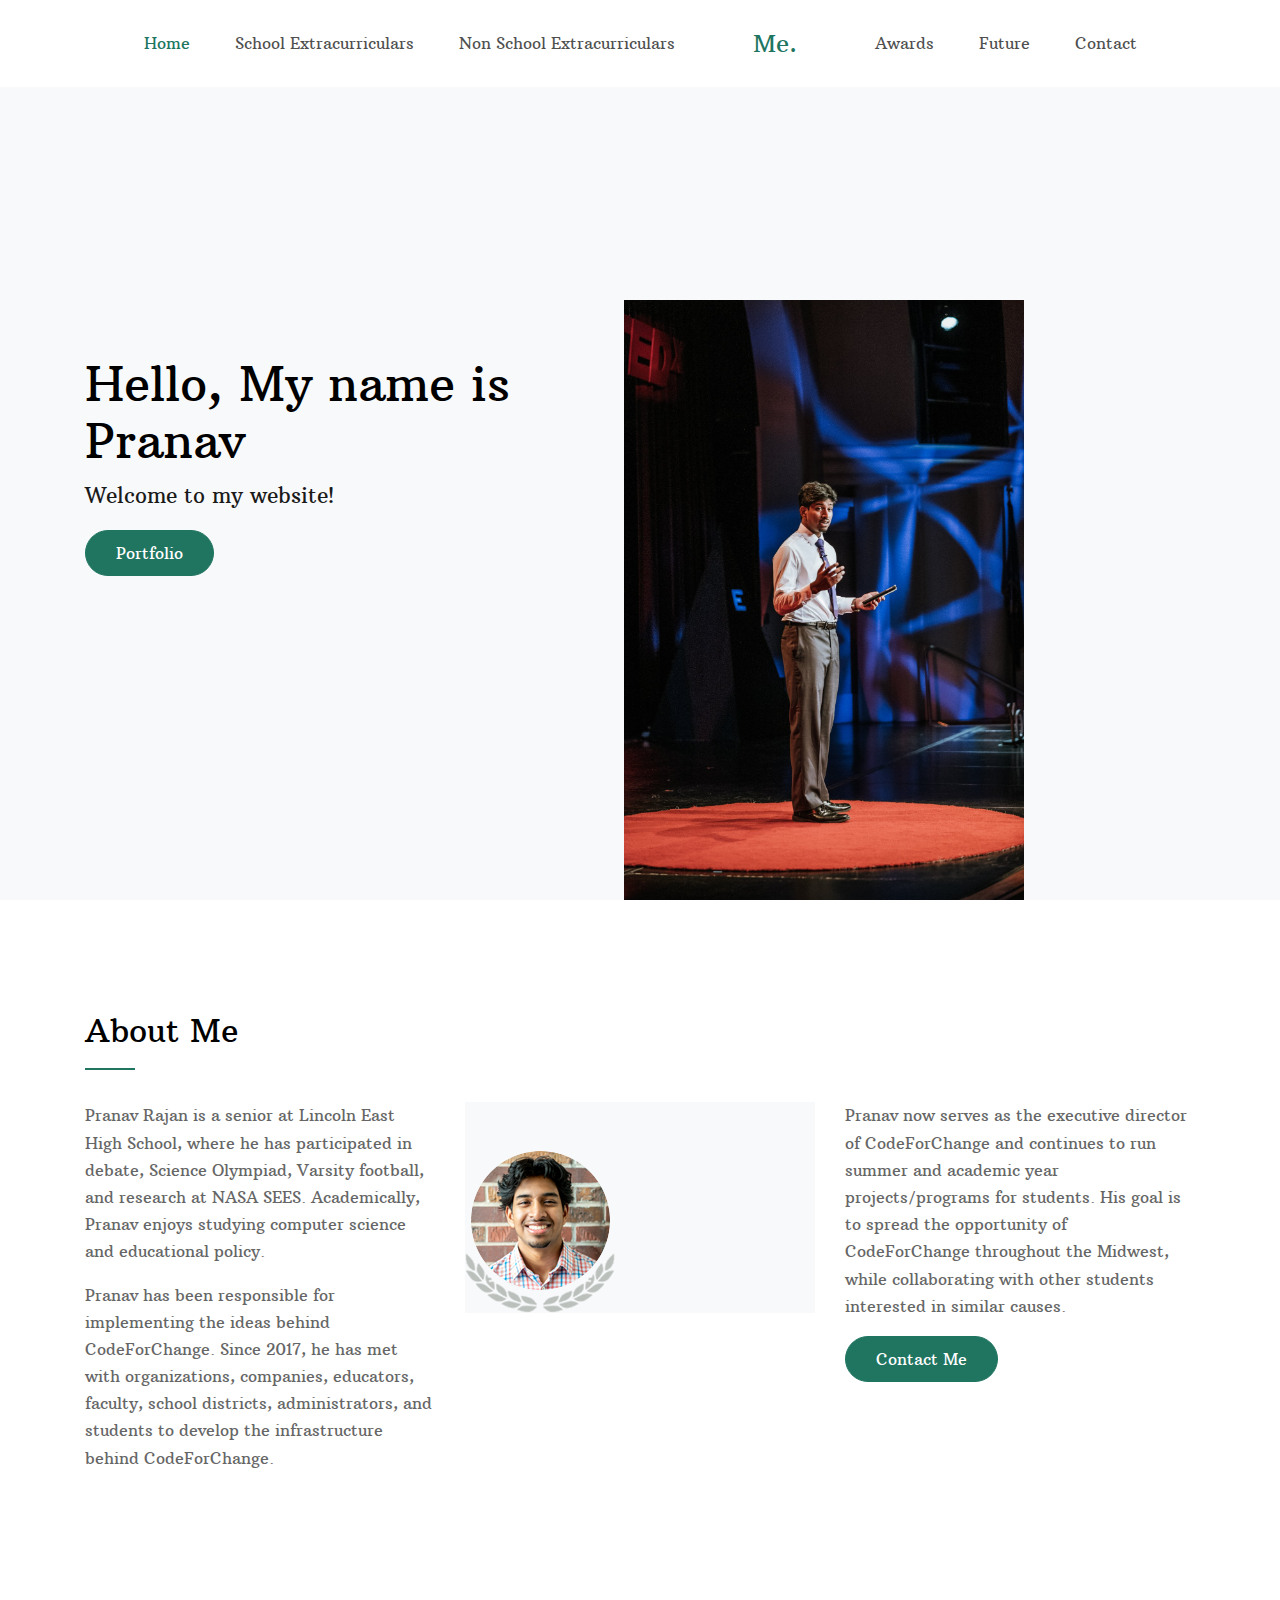
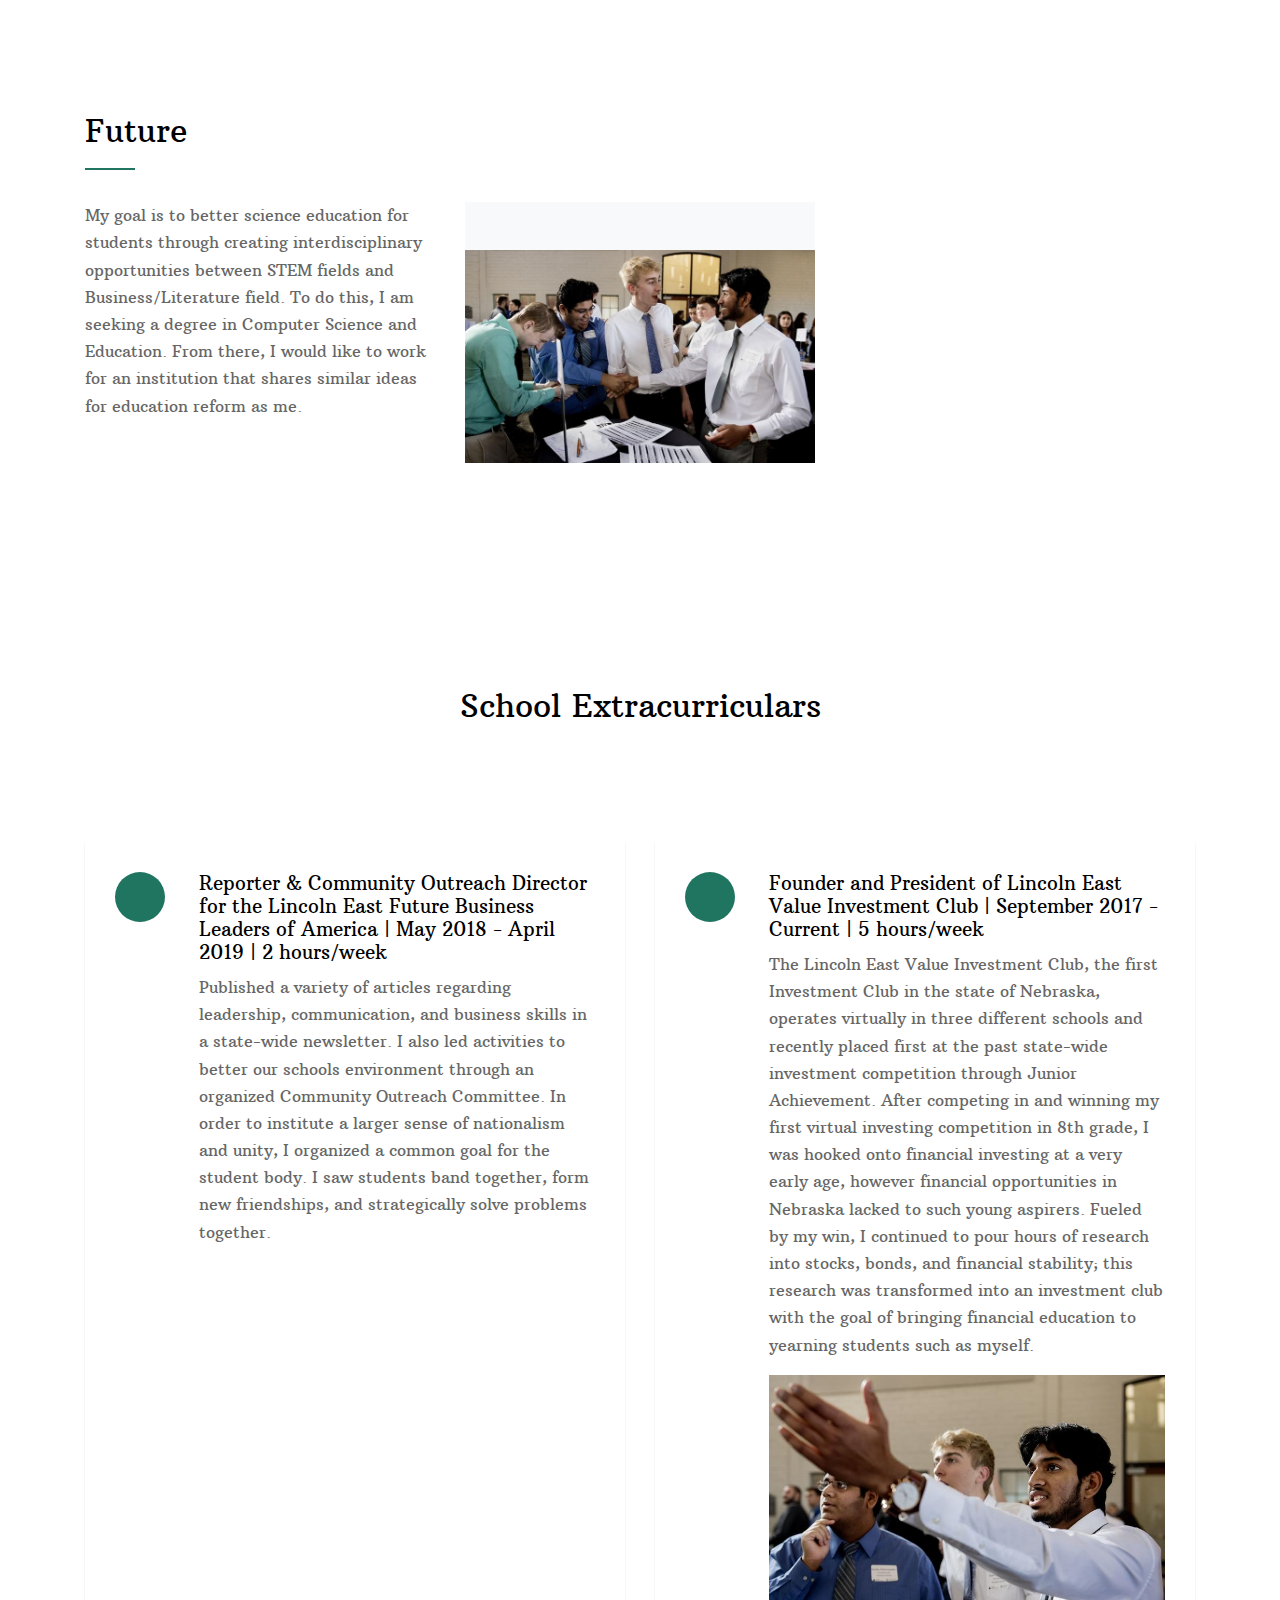
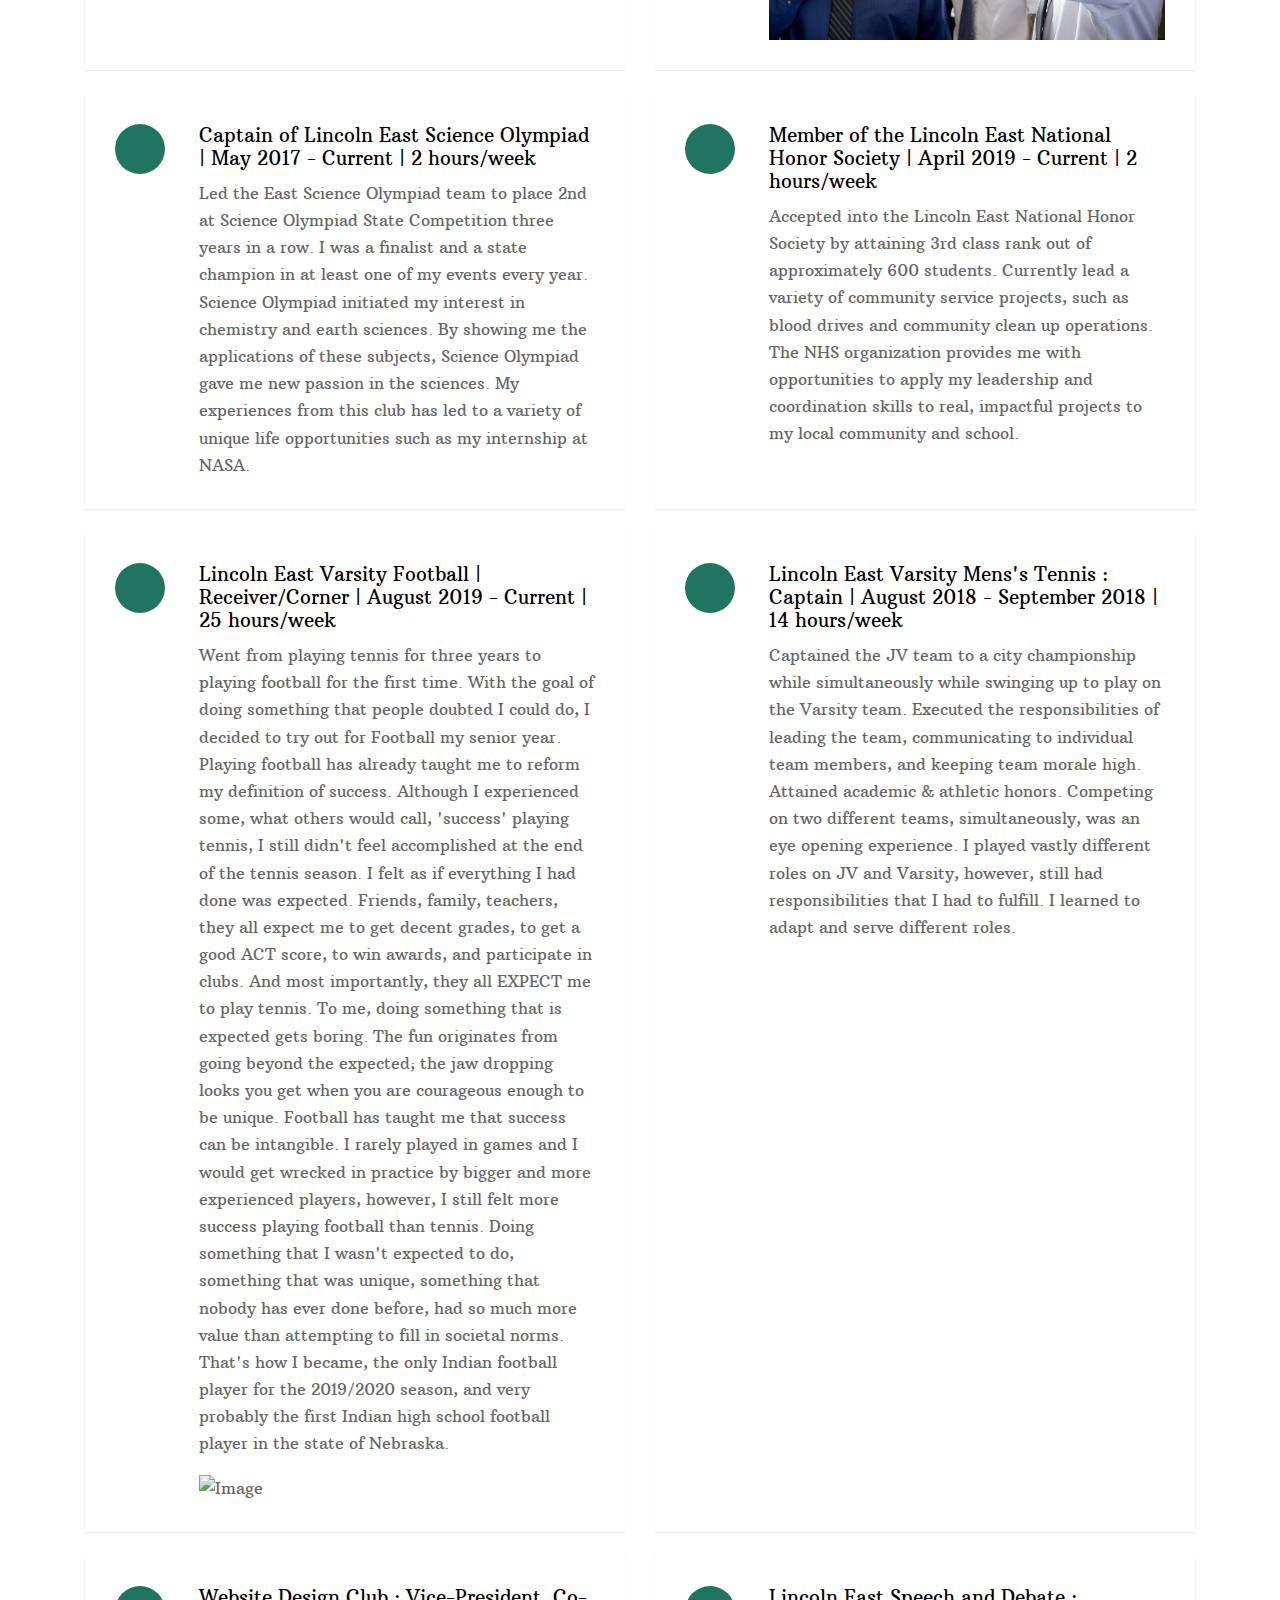
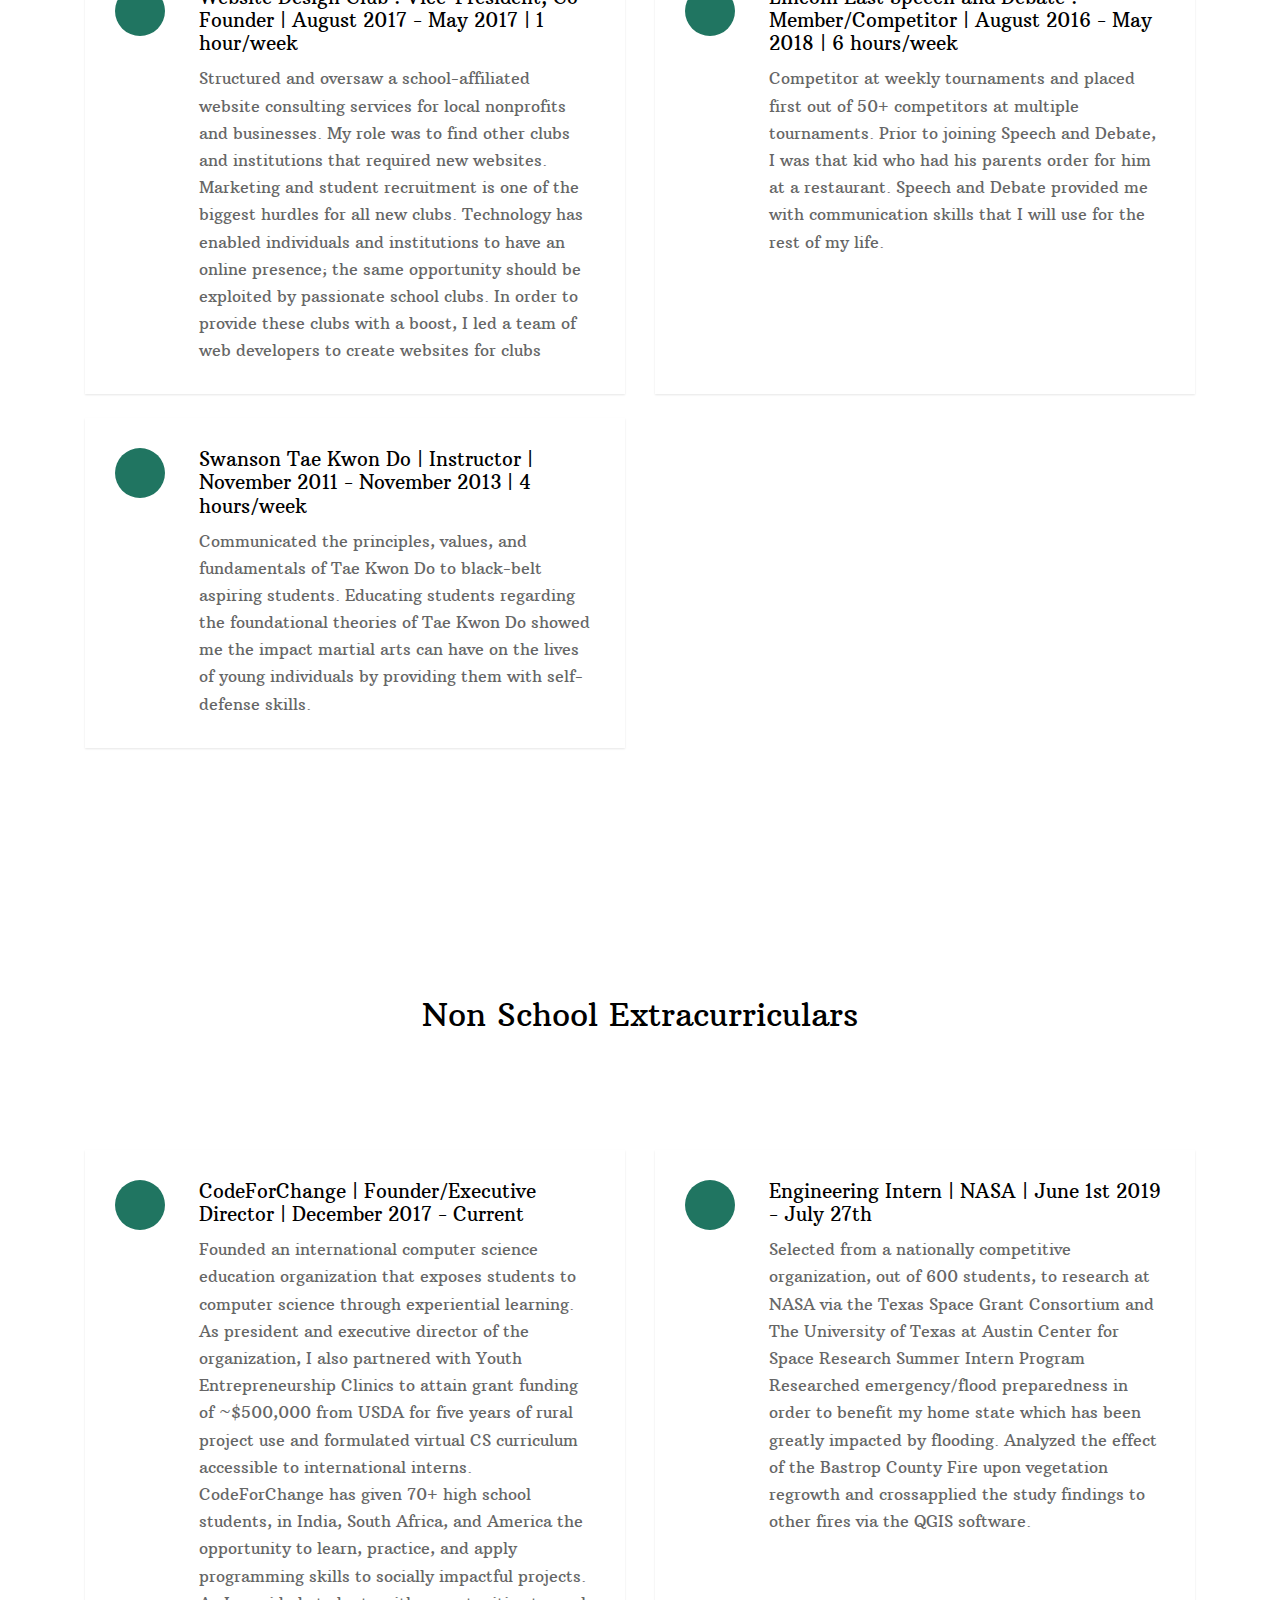
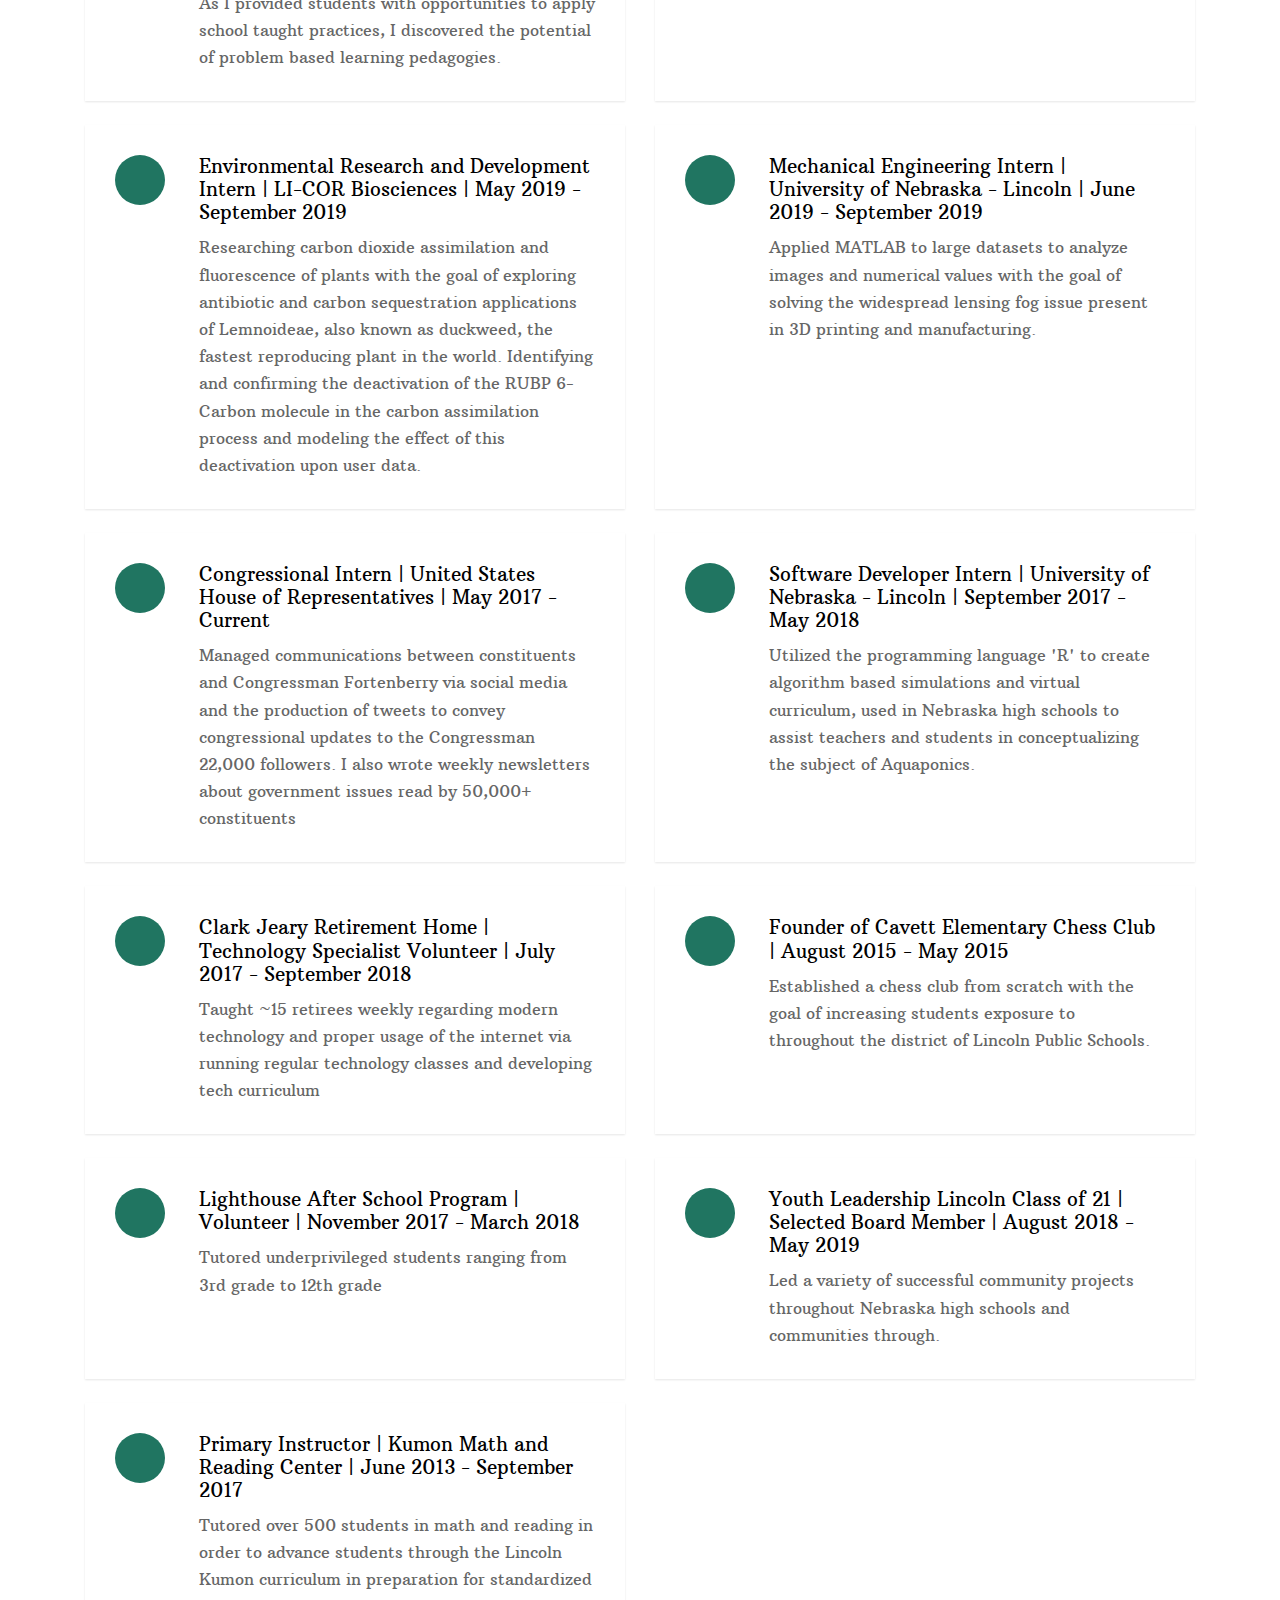
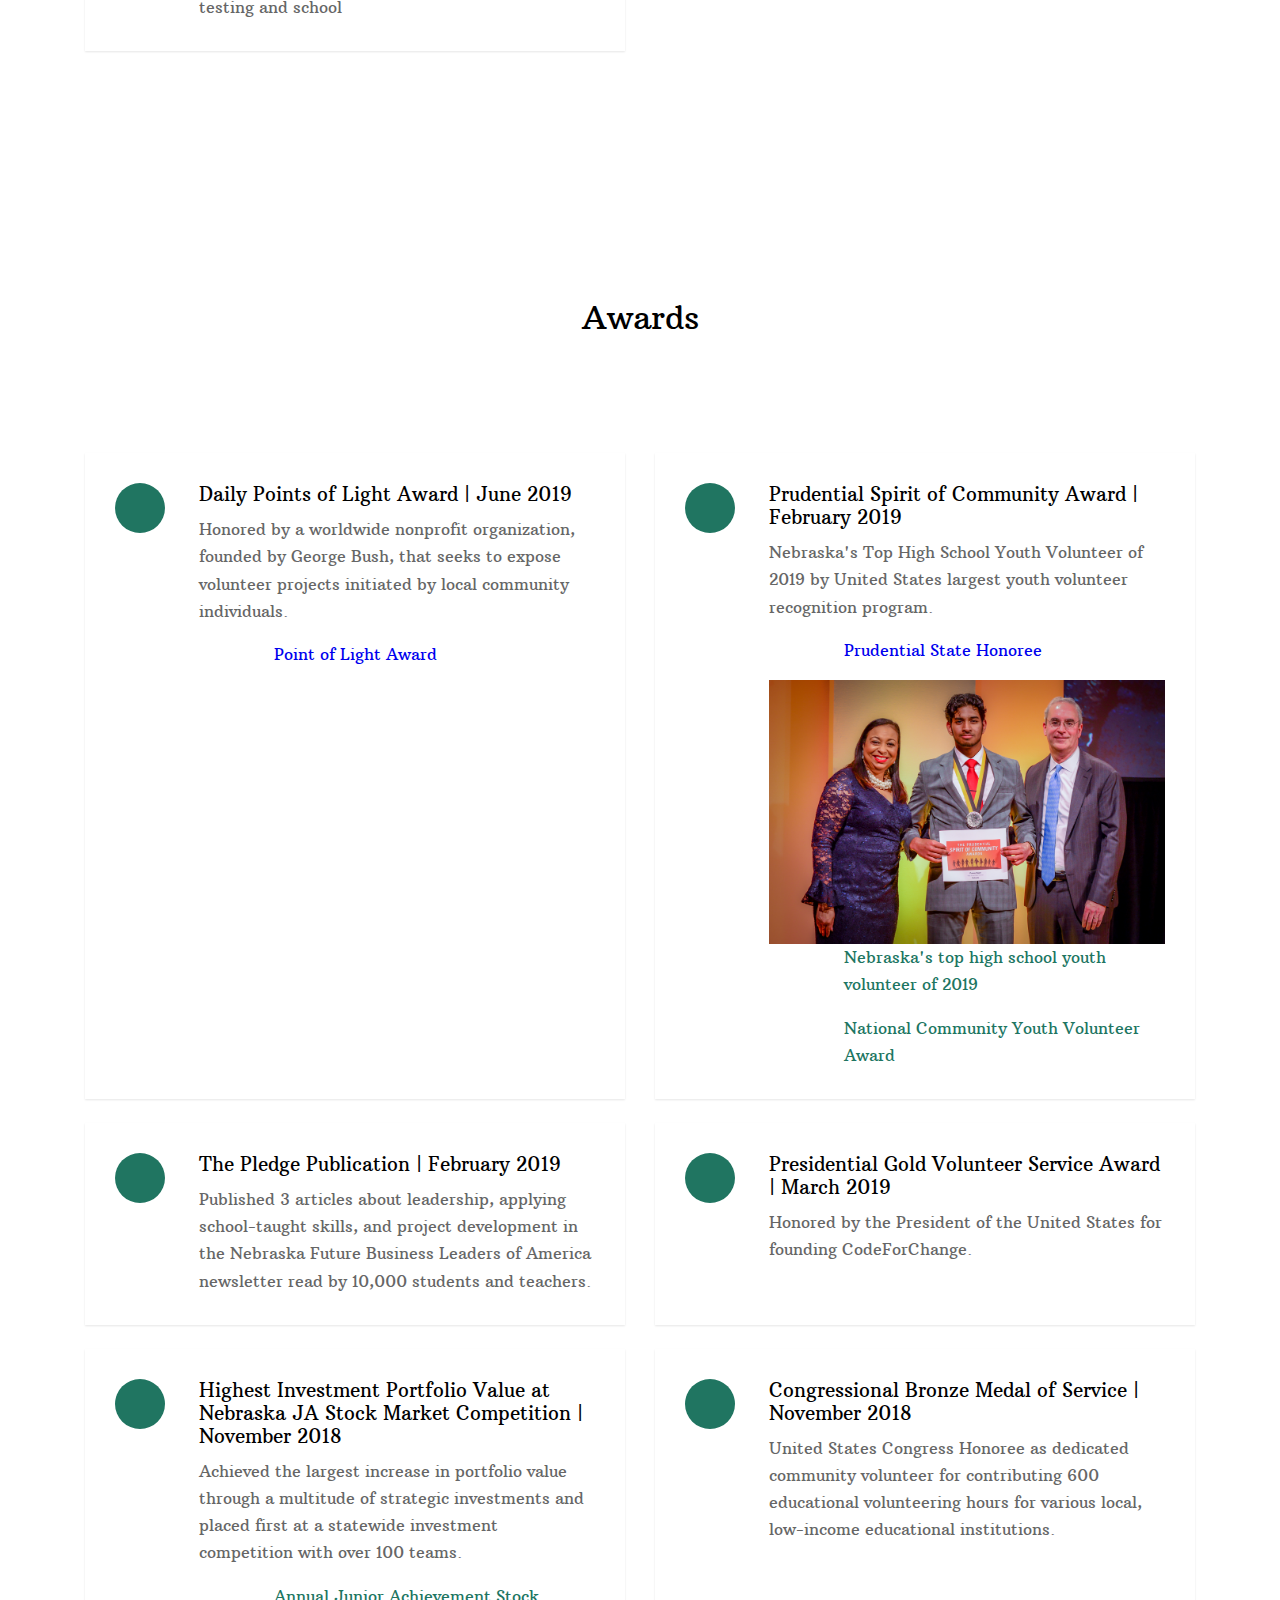
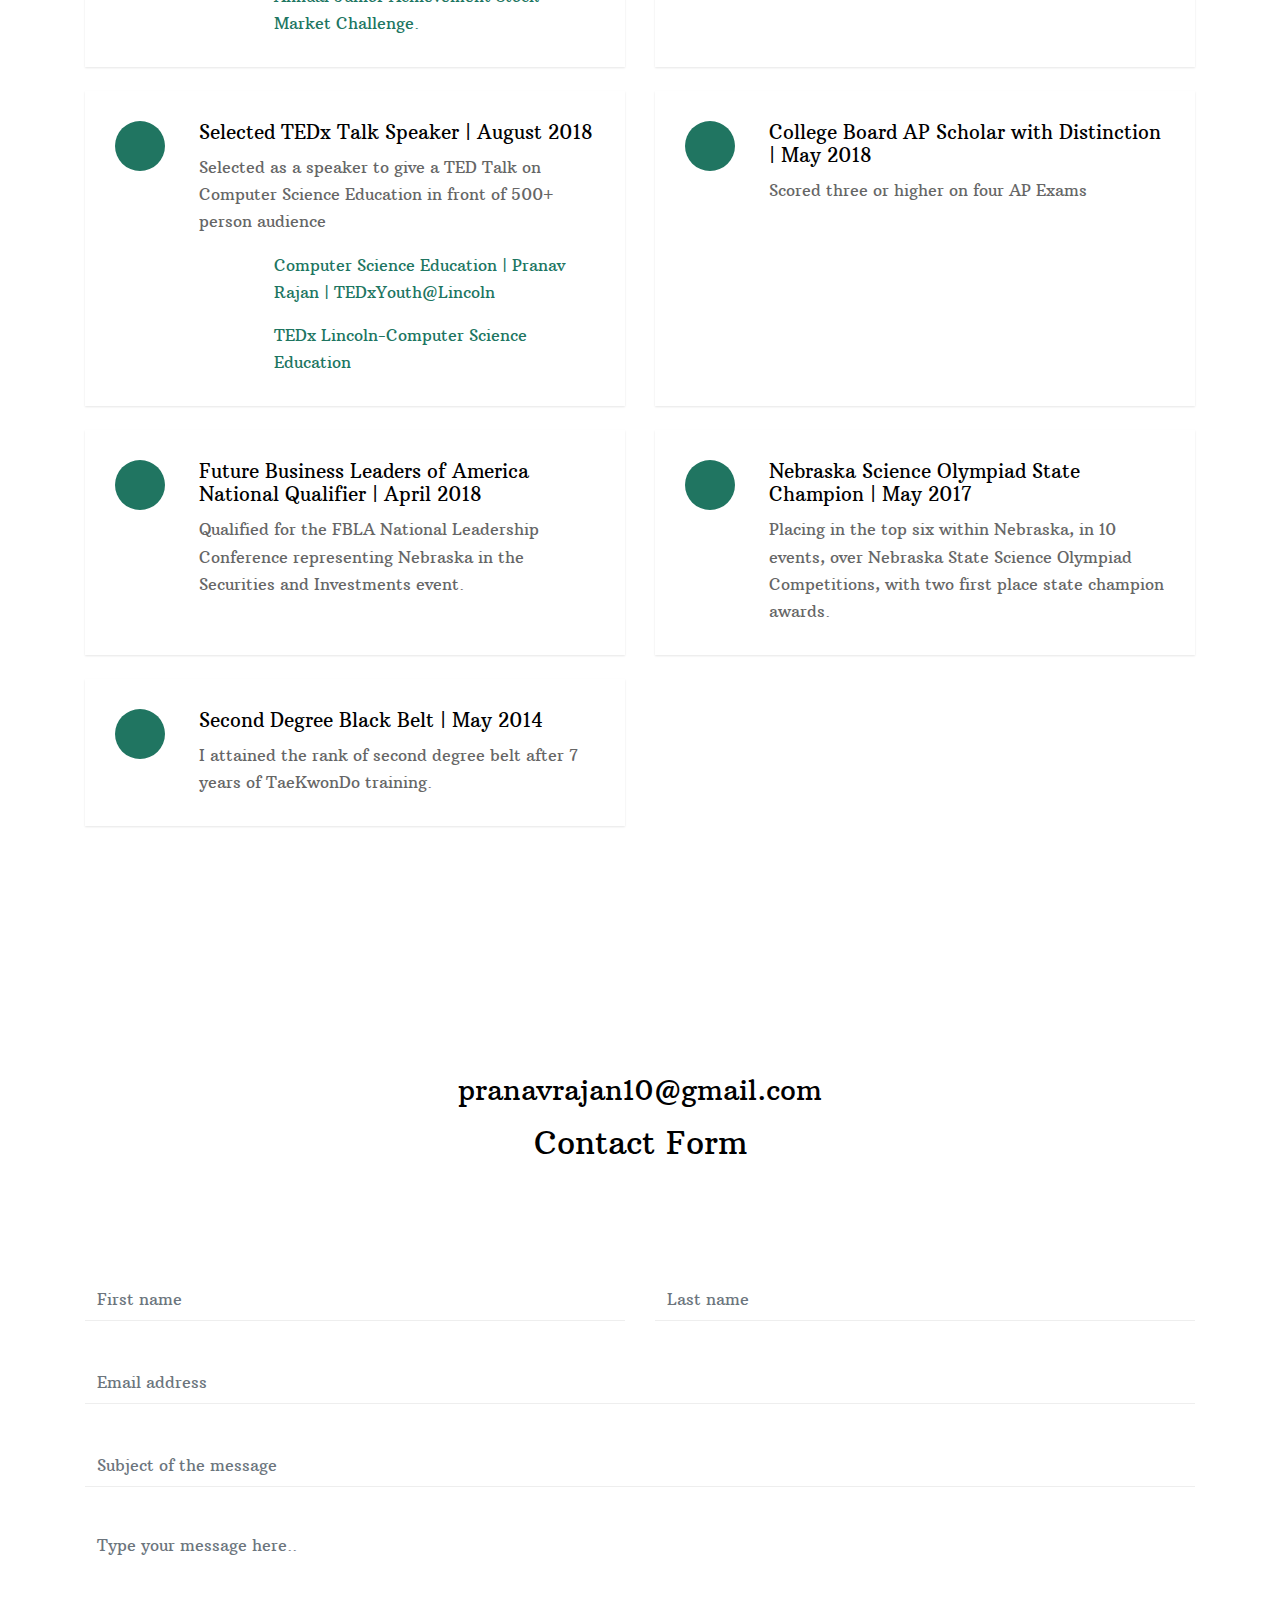
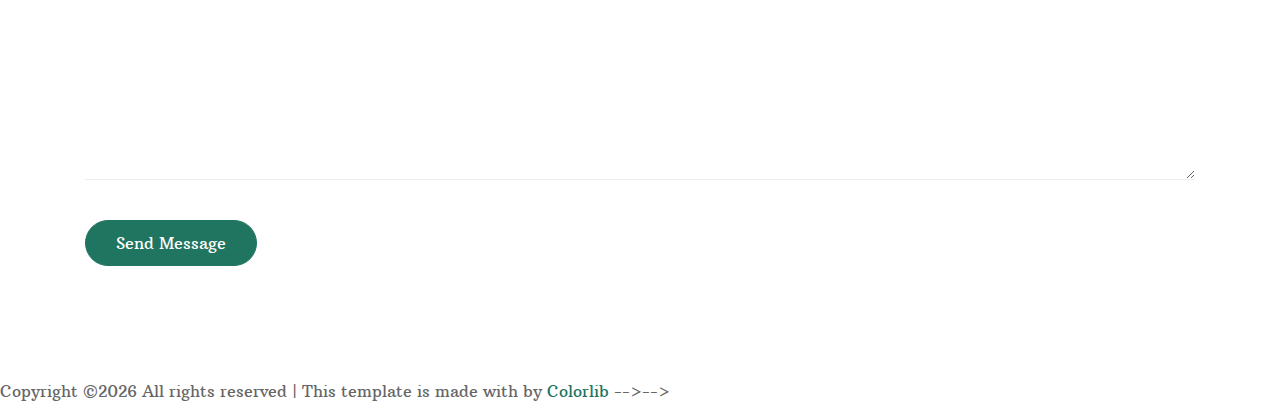
==== commit b0620d98: "Add files via upload" ====
--- a/index.html
+++ b/index.html
@@ -89,8 +89,8 @@
           <div class="col-md-12 mt-lg-5 text-left align-self-center text-intro">
             <div class="row">
               <div class="col-lg-6">
-                <h1 class="text-black">I'm Pranav Rajan</h1>
-                <p class="lead">I'm a Senior at Lincoln East High School</p>
+                <h1 class="text-black">Hello, My name is Pranav</h1>
+                <p class="lead">Welcome to my website! </p>
                 <p><a href="#portfolio-section" class="btn smoothscroll btn-primary">Portfolio</a></p>
 
               </div>
@@ -142,7 +142,7 @@
           </div>
           <div class="col-lg-4 order-1 order-lg-2 mb-4 mb-lg-0">
             <div class="bg-light pt-5">
-            <img src="images/PranavRound.jpg" alt="Image" class="img-fluid">
+            <img src="images/PranavStock.jpg" alt="Image" class="img-fluid">
             </div>
           </div>
           <div class="col-lg-4 order-2 order-lg-1">
@@ -776,7 +776,7 @@
       </div>
     </section>
 
-    <footer class="site-section bg-light footer">
+<!--    <footer class="site-section bg-light footer">
       <div class="container">
         <div class="row mb-5">
           <div class="col-md-3">
@@ -827,13 +827,13 @@
             <!-- Link back to Colorlib can't be removed. Template is licensed under CC BY 3.0. -->
             Copyright &copy;<script>document.write(new Date().getFullYear());</script> All rights reserved | This template is made with <i class="icon-heart text-danger" aria-hidden="true"></i> by <a href="https://colorlib.com" target="_blank" >Colorlib</a>
             <!-- Link back to Colorlib can't be removed. Template is licensed under CC BY 3.0. -->
-            </p>
-            </div>
-        </div>
-      </div>
-    </footer>
-
-  </div> <!-- .site-wrap -->
+          <!--  </p>
+            </div>
+       <!-- </div>
+      </div>-->
+  <!--  </footer>-->-->-->
+
+ <!-- </div> --><!-- .site-wrap -->
 
   <script src="js/jquery-3.3.1.min.js"></script>
   <script src="js/jquery-ui.js"></script>
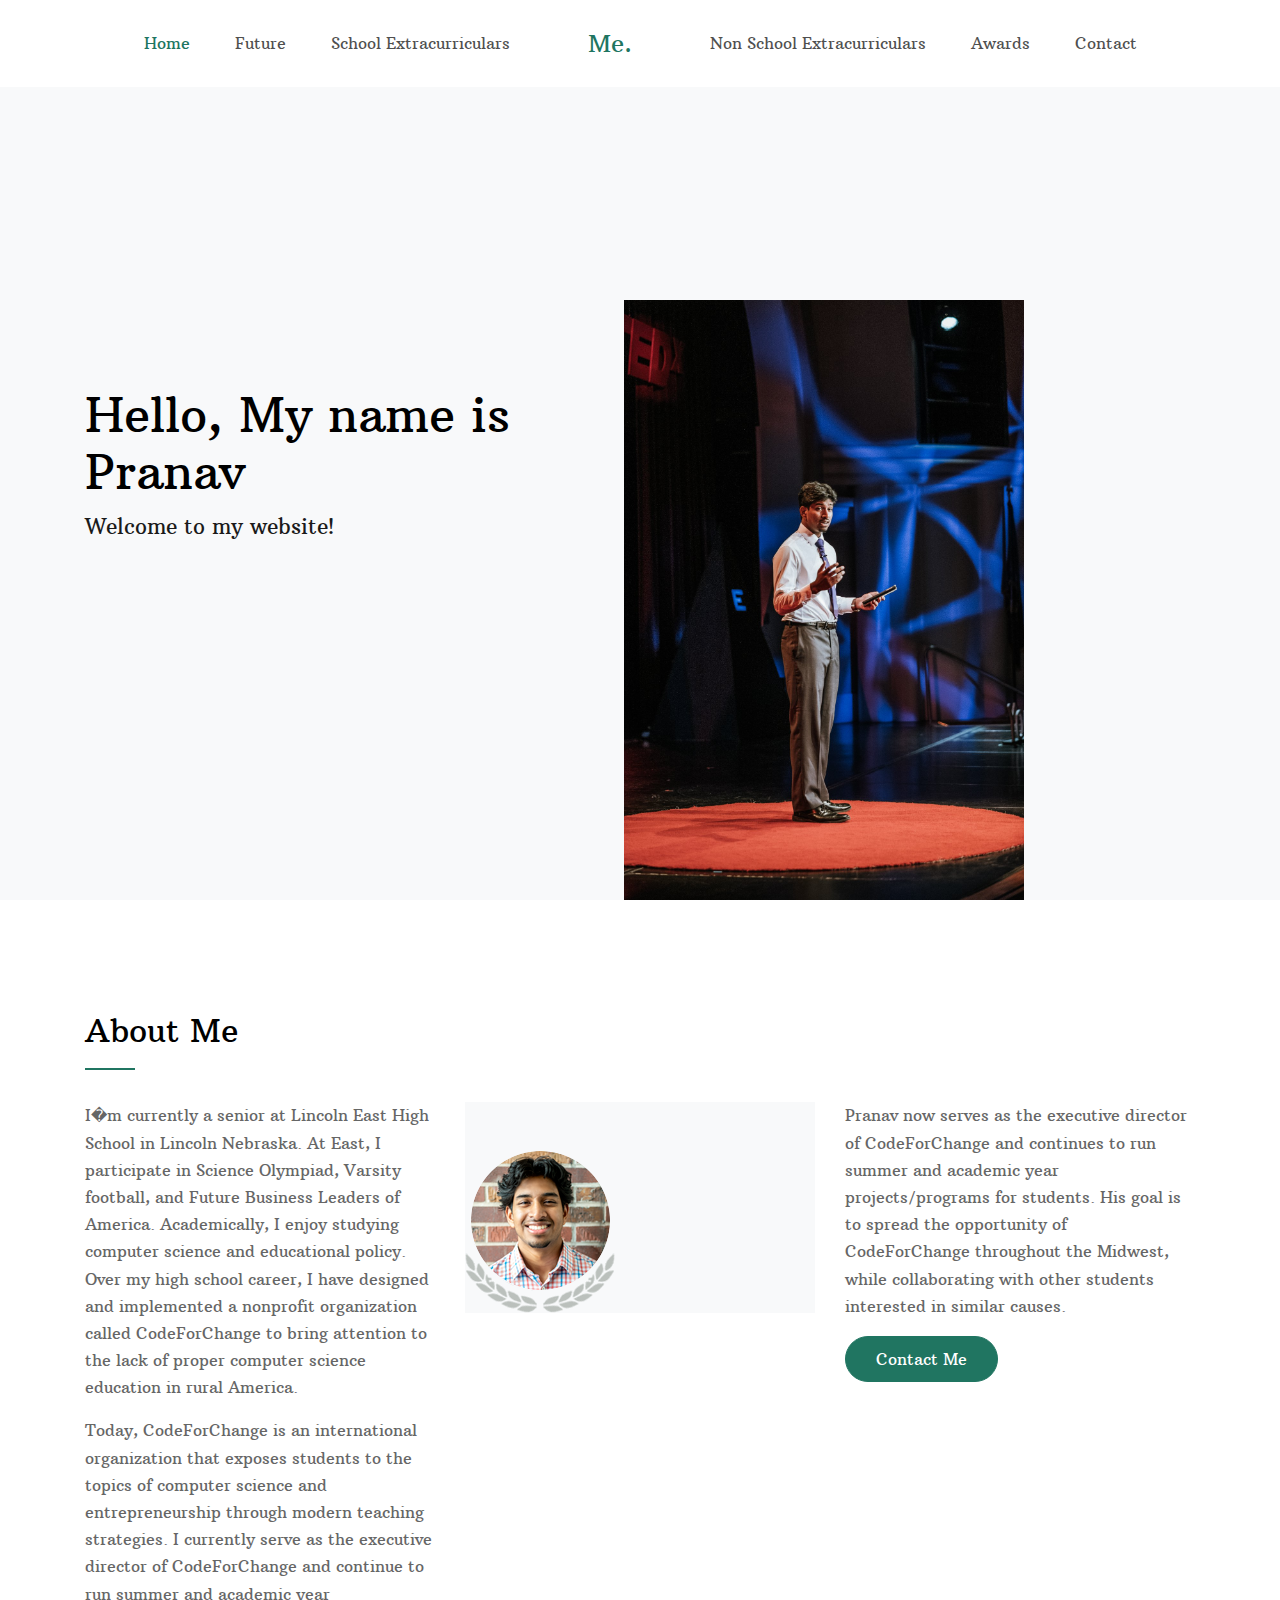
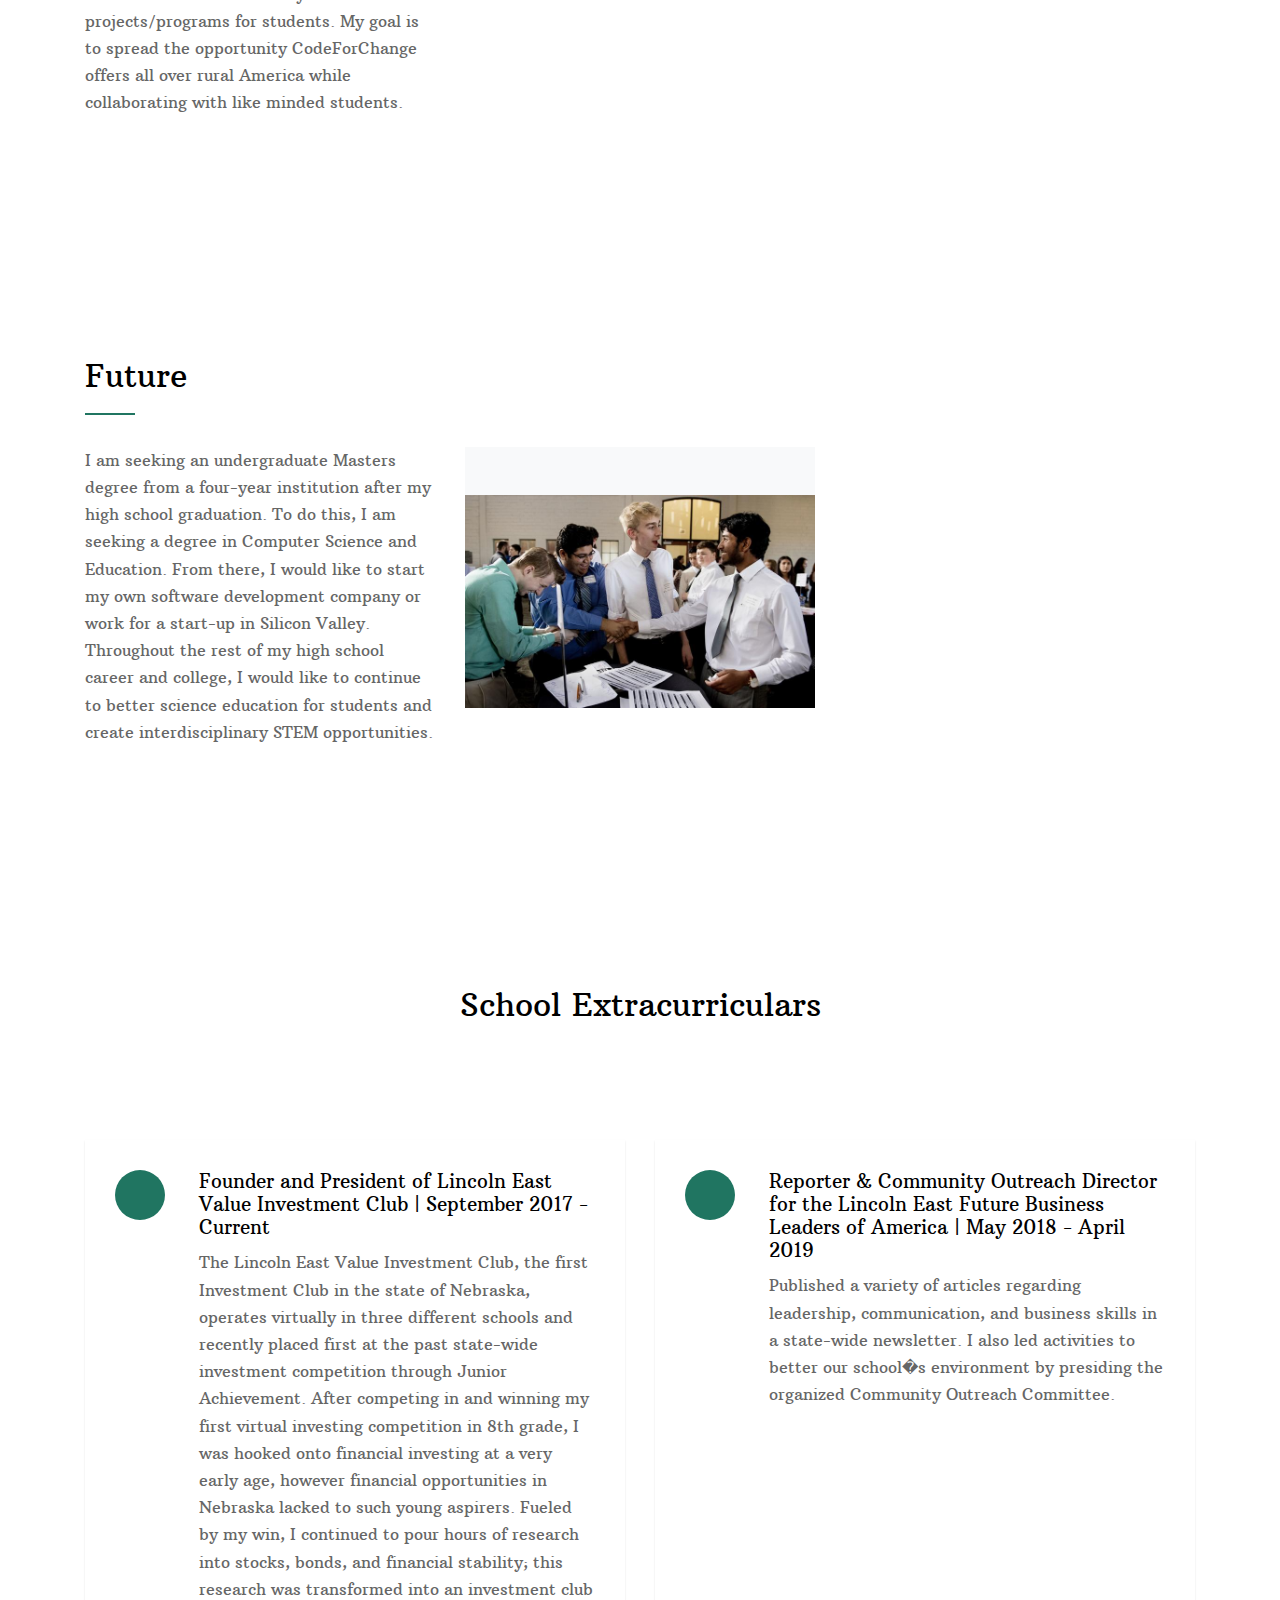
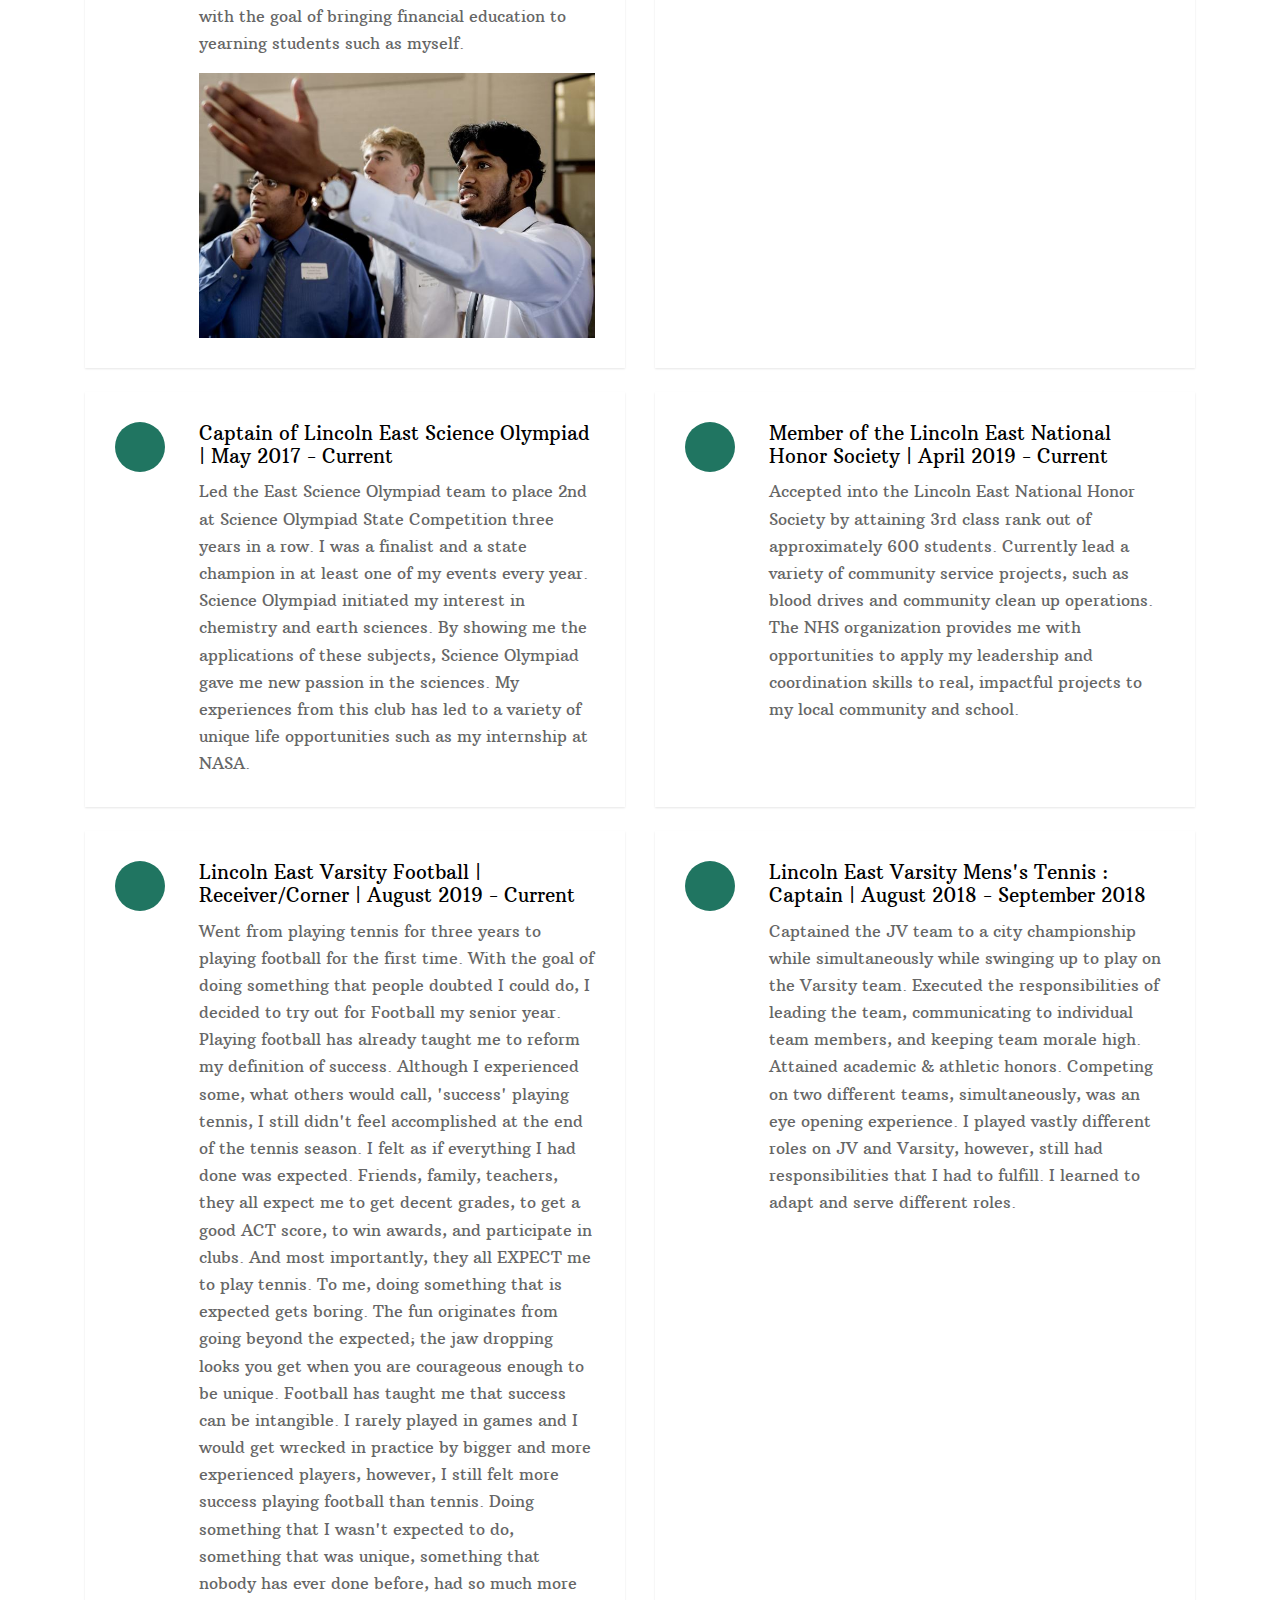
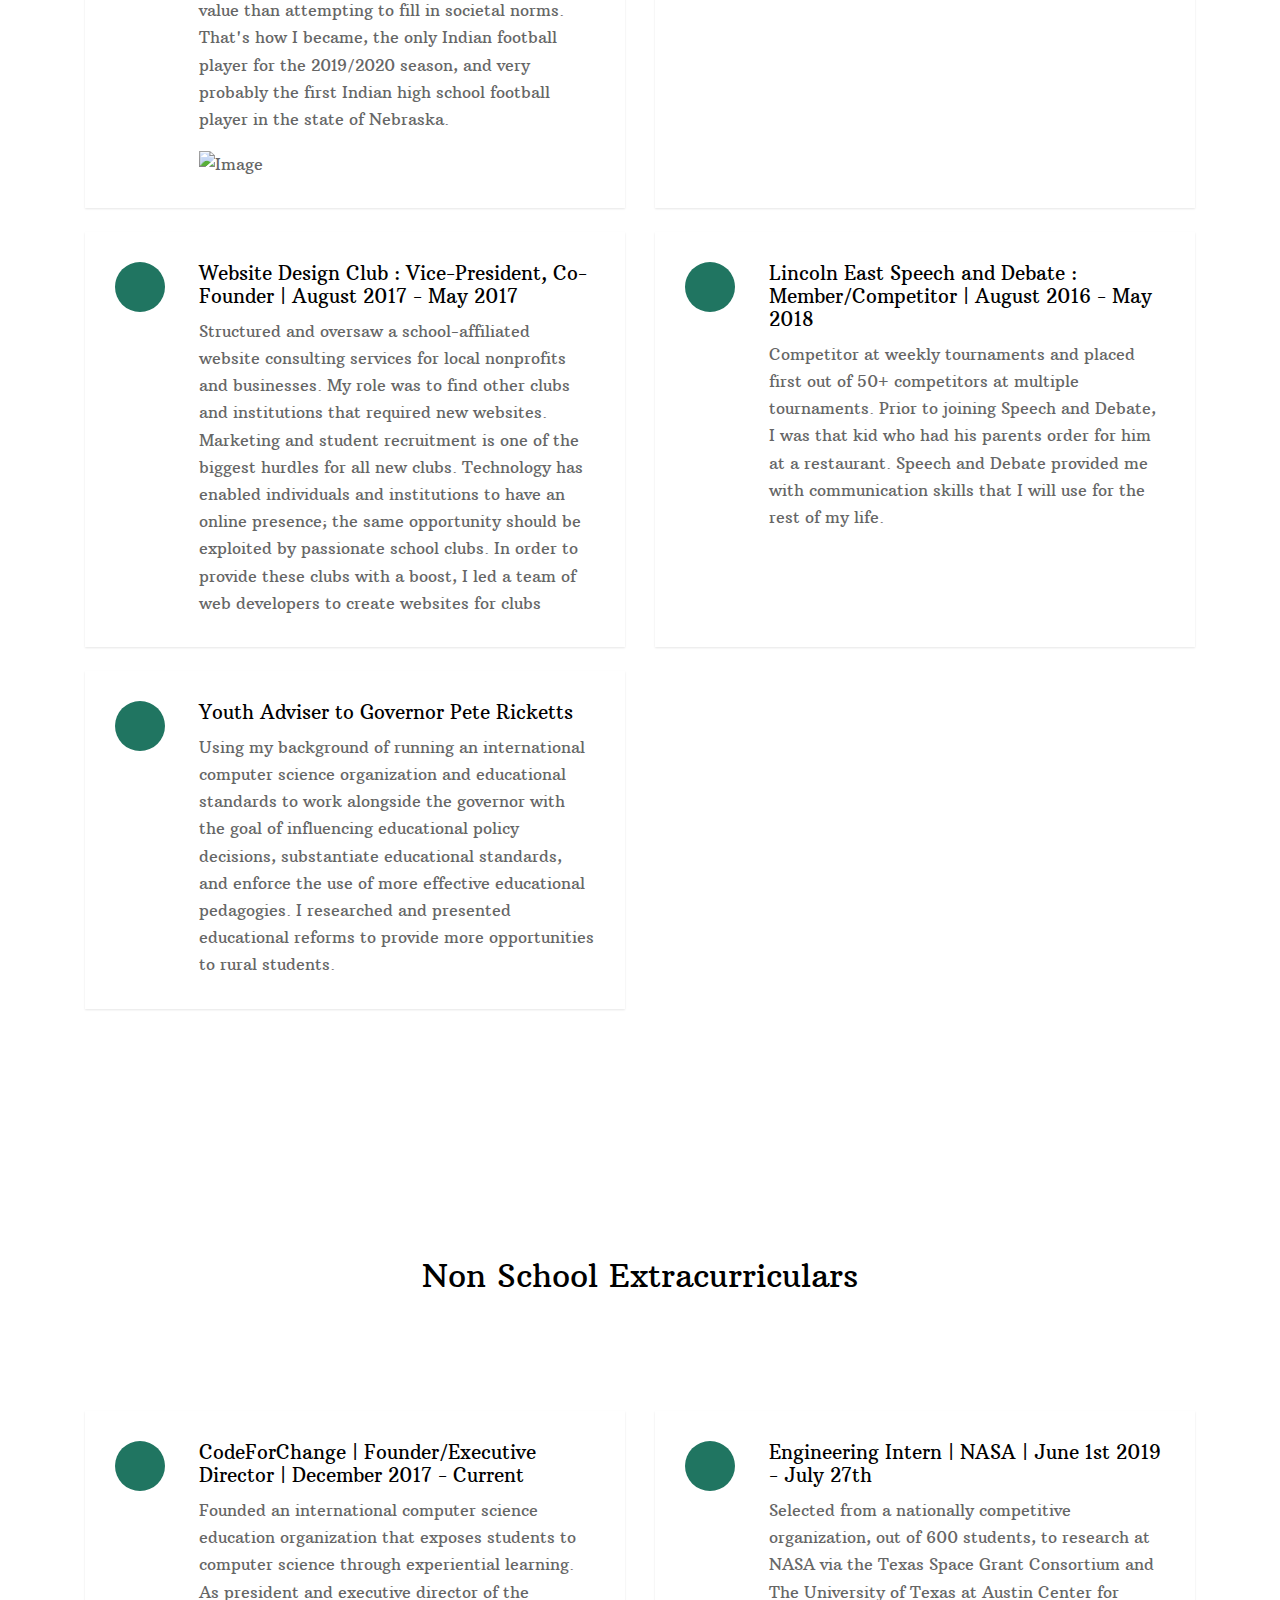
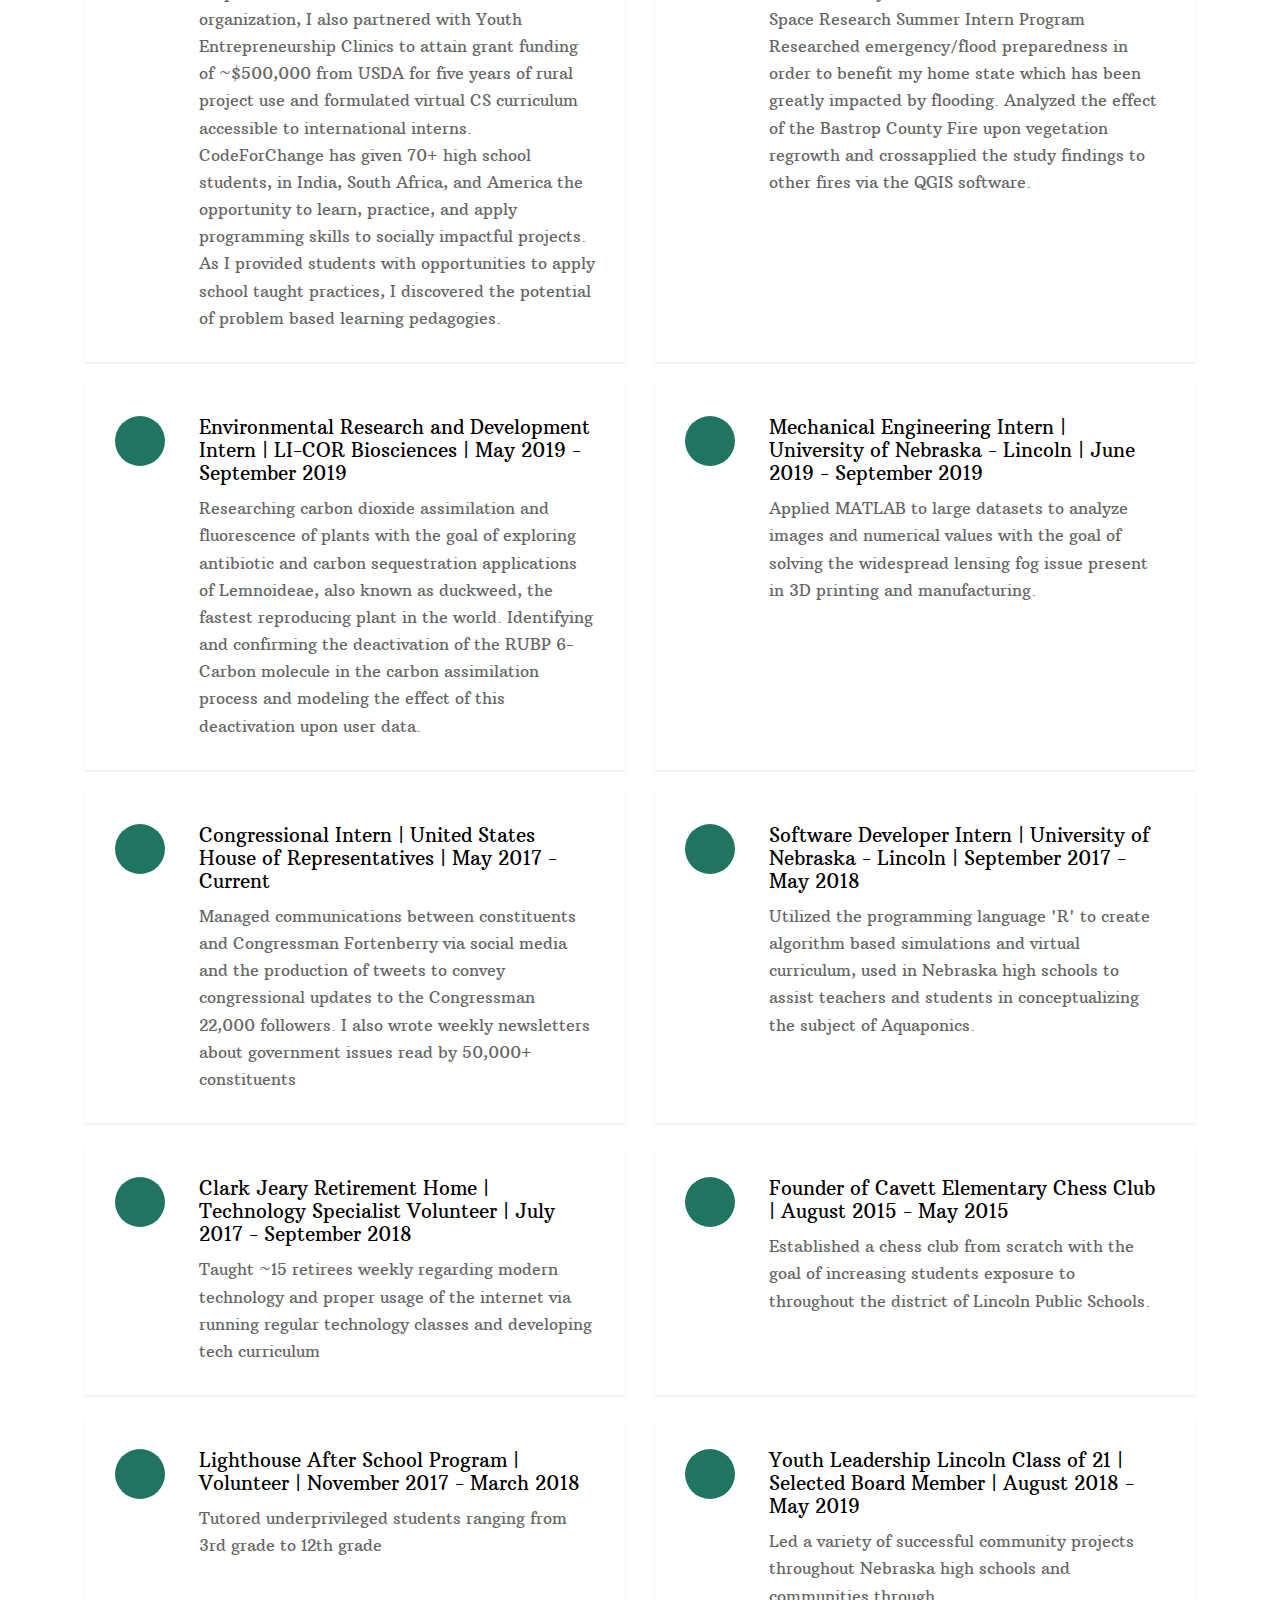
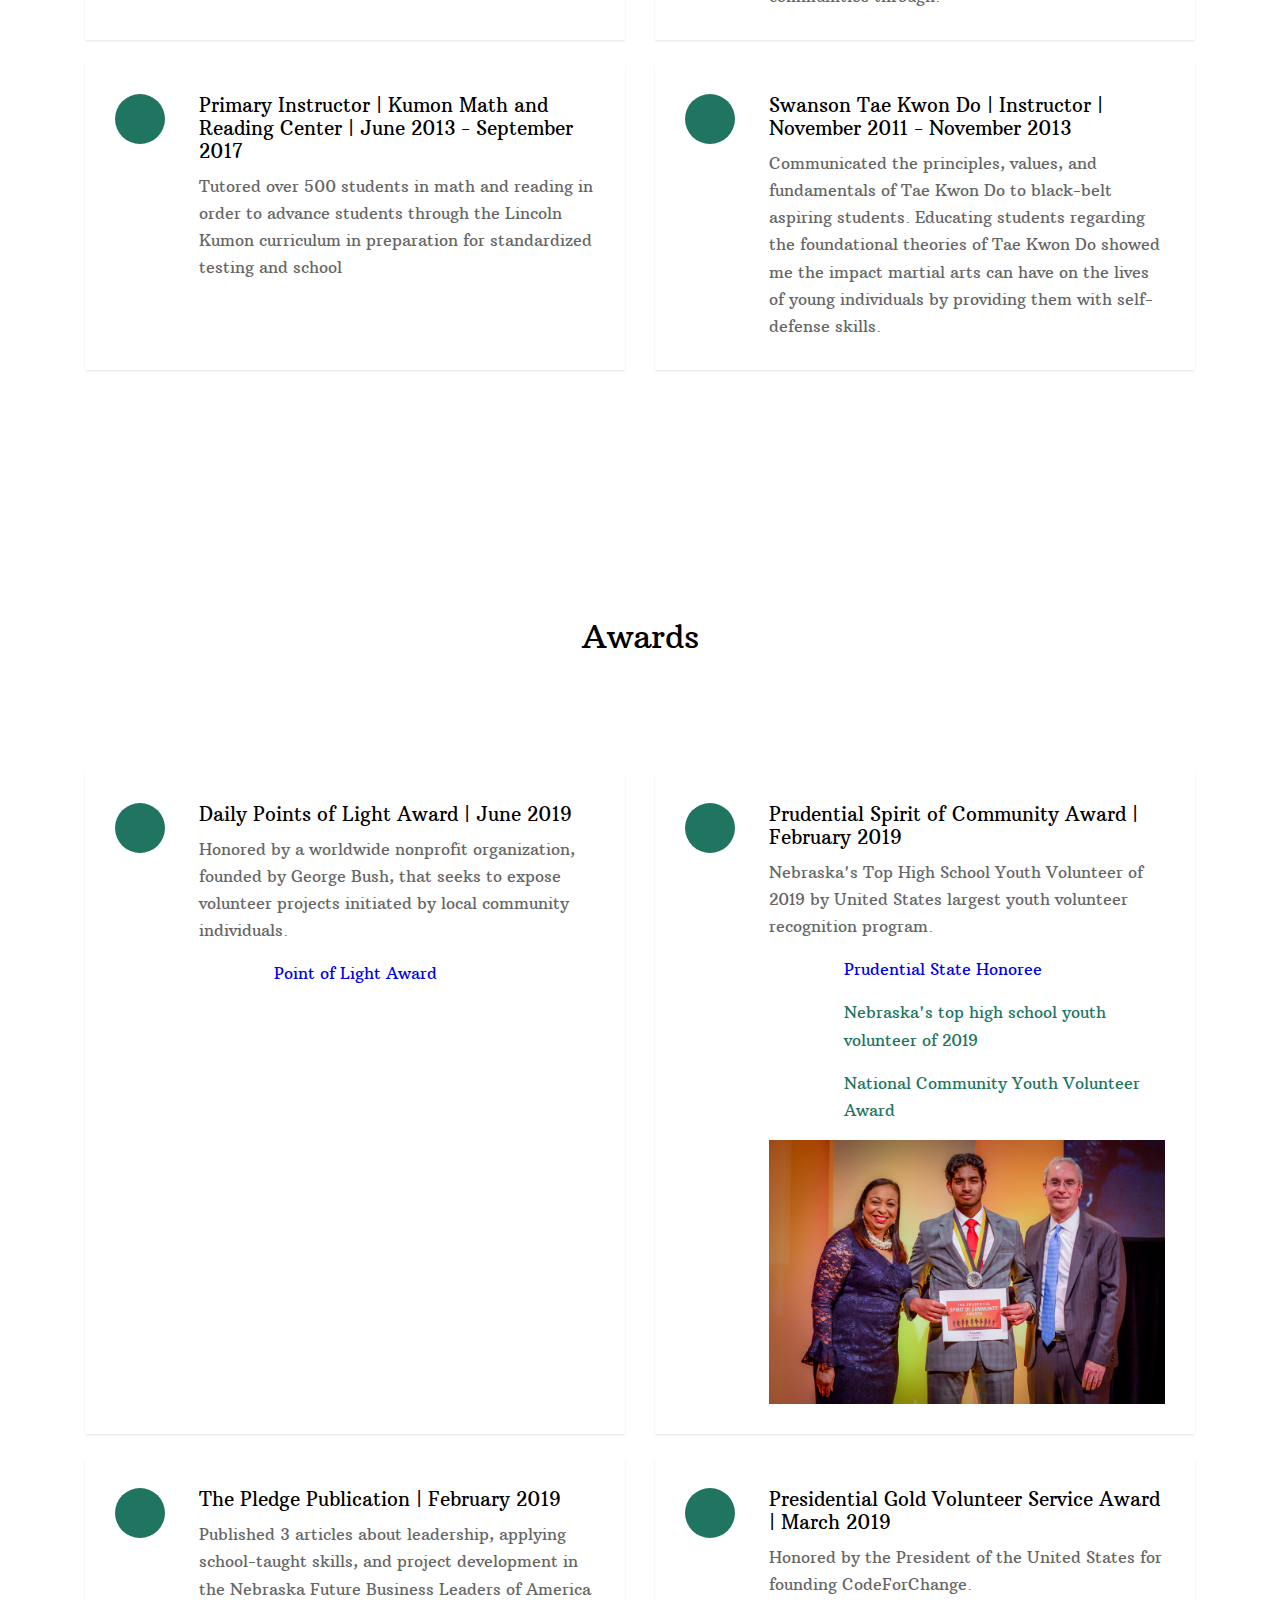
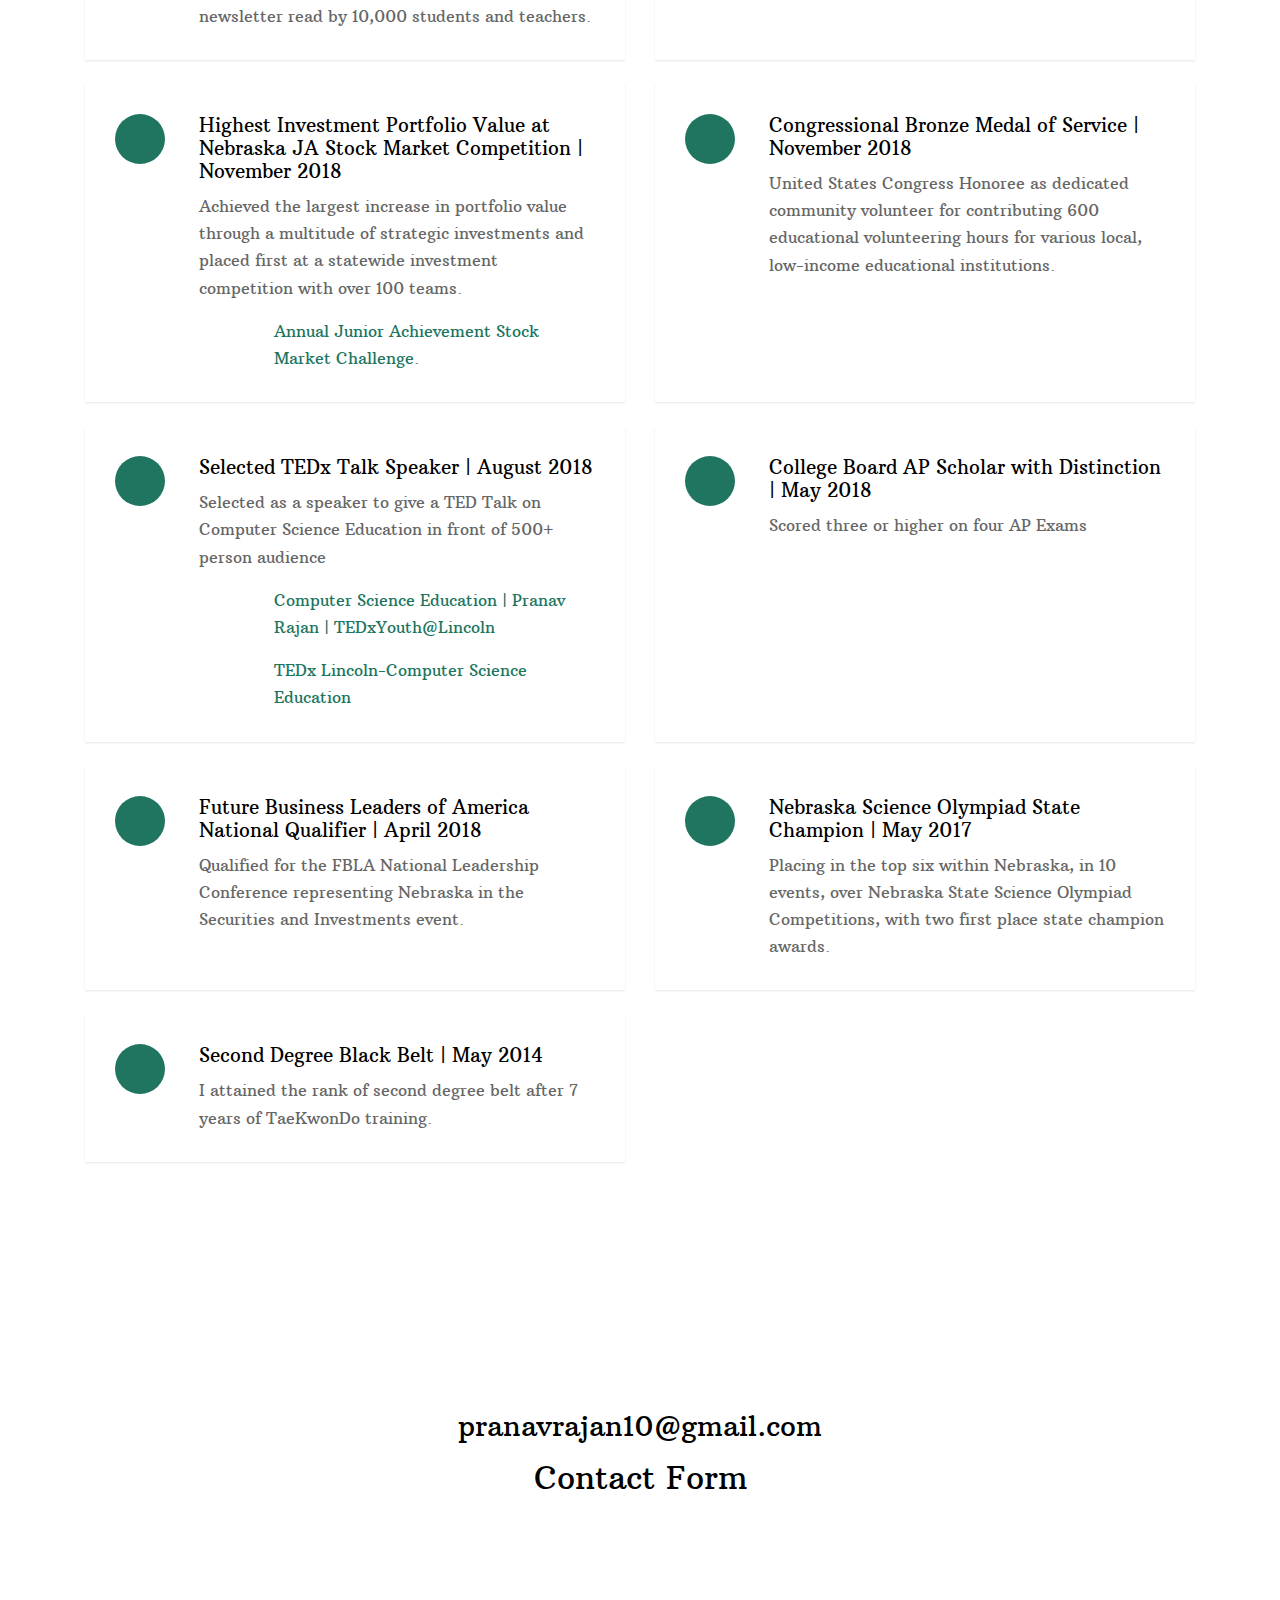
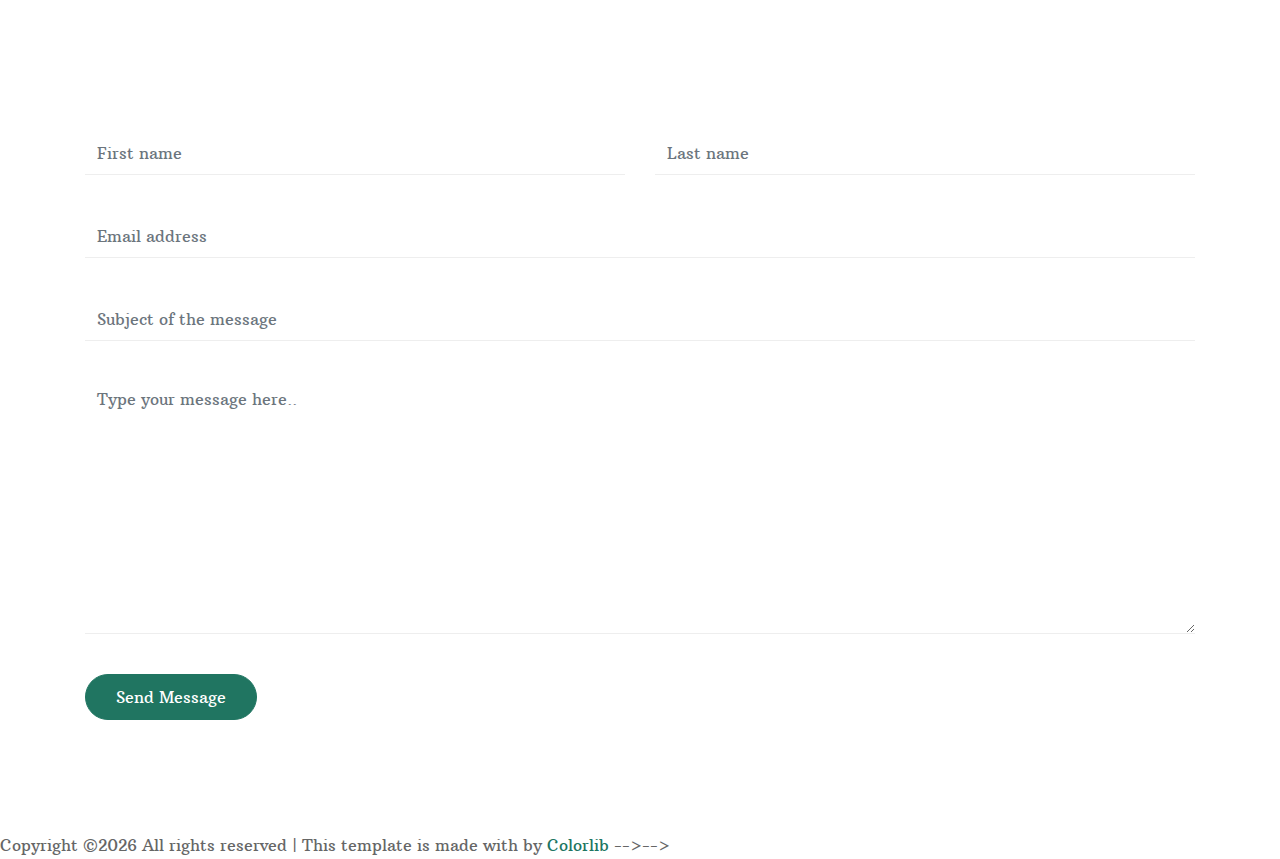
==== commit d33f21f8: "Add files via upload" ====
--- a/index.html
+++ b/index.html
@@ -49,8 +49,8 @@
             <nav class="site-navigation position-relative text-right" role="navigation">
               <ul class="site-menu main-menu js-clone-nav mr-auto d-none d-lg-block">
                 <li><a href="#home-section" class="nav-link">Home</a></li>
-                <li><a href="#services-section" class="nav-link">School Extracurriculars</a></li>
-                <li><a href="#services-section2" class="nav-link">Non School Extracurriculars</a></li>                    
+                  <li><a href="#future-section" class="nav-link">Future</a></li>                               
+                <li><a href="#services-section" class="nav-link">School Extracurriculars</a></li>                
               </ul>
             </nav>
           </div>
@@ -64,8 +64,9 @@
 
             <nav class="site-navigation position-relative" role="navigation">
               <ul class="site-menu main-menu js-clone-nav mr-auto d-none d-lg-block">
+                  <li><a href="#services-section2" class="nav-link">Non School Extracurriculars</a></li>                    
                   <li><a href="#award-section" class="nav-link">Awards</a></li>
-                <li><a href="#future-section" class="nav-link">Future</a></li>                               
+                
                 <li><a href="#contact-section" class="nav-link">Contact</a></li>
               </ul>
             </nav>
@@ -91,7 +92,7 @@
               <div class="col-lg-6">
                 <h1 class="text-black">Hello, My name is Pranav</h1>
                 <p class="lead">Welcome to my website! </p>
-                <p><a href="#portfolio-section" class="btn smoothscroll btn-primary">Portfolio</a></p>
+                <!--<p><a href="#portfolio-section" class="btn smoothscroll btn-primary">Portfolio</a></p>-->
 
               </div>
             </div>
@@ -118,8 +119,8 @@
             </div>
           </div>
           <div class="col-lg-4 order-2 order-lg-1">
-            <p>Pranav Rajan is a senior at Lincoln East High School, where he has participated in debate, Science Olympiad, Varsity football, and research at NASA SEES. Academically, Pranav enjoys studying computer science and educational policy.</p>
-            <p>Pranav has been responsible for implementing the ideas behind CodeForChange. Since 2017, he has met with organizations, companies, educators, faculty, school districts, administrators, and students to develop the infrastructure behind CodeForChange.</p>
+            <p> I�m currently a senior at Lincoln East High School in Lincoln Nebraska. At East, I participate in Science Olympiad, Varsity football, and Future Business Leaders of America. Academically, I enjoy studying computer science and educational policy. Over my high school career, I have designed and implemented a nonprofit organization called CodeForChange to bring attention to the lack of proper computer science education in rural America. </p>
+            <p>Today, CodeForChange is an international organization that exposes students to the topics of computer science and entrepreneurship through modern teaching strategies. I currently serve as the executive director of CodeForChange and continue to run summer and academic year projects/programs for students. My goal is to spread the opportunity CodeForChange offers all over rural America while collaborating with like minded students.</p>
           </div>
           <div class="col-lg-4 order-3 order-lg-3">
             <p>Pranav now serves as the executive director of CodeForChange and continues to run summer and academic year projects/programs for students. His goal is to spread the opportunity of CodeForChange throughout the Midwest, while collaborating with other students interested in similar causes.</p>
@@ -146,9 +147,8 @@
             </div>
           </div>
           <div class="col-lg-4 order-2 order-lg-1">
-                 My goal is to better science education for students through creating interdisciplinary opportunities between STEM fields and Business/Literature field.
-                 To do this, I am seeking a degree in Computer Science and Education. From there, I would like to work for an institution that shares similar ideas for education reform as me. </p>              
-          </div>               
+                     <p> I am seeking an undergraduate Masters degree from a four-year institution after my high school graduation. To do this, I am seeking a degree in Computer Science and Education. From there, I would like to start my own software development company or work for a start-up in Silicon Valley. Throughout the rest of my high school career and college, I would like to continue to better science education for students and create interdisciplinary STEM opportunities. </p>                  
+           </div>               
           </div>    
       </div>
     </div>
@@ -161,23 +161,12 @@
           <div class="col-12 mb-5 position-relative">
             <h2 class="section-title text-center mb-5">School Extracurriculars</h2>
           </div>
-          
-          <div class="col-md-6 mb-4">
-            <div class="service d-flex h-100">
-              <div class="service-number mr-4"><span class="icon-style"></span></div>
-              <div class="service-about">
-                <h3>Reporter & Community Outreach Director for the Lincoln East Future Business Leaders of America | May 2018 - April 2019 | 2 hours/week</h3>
-                <p>Published a variety of articles regarding leadership, communication, and business skills in a state-wide newsletter. I also led activities to better our schools environment through an organized Community Outreach
-                   Committee. In order to institute a larger sense of nationalism and unity, I organized a common goal for the student body. I saw students band together, form new friendships, and strategically solve problems together.</p>
-              </div>
-            </div>
-          </div>
-
-          <div class="col-md-6 mb-4">
+
+            <div class="col-md-6 mb-4">
             <div class="service d-flex h-100">
               <div class="service-number mr-4"><span class="icon-business_center"></span></div>
               <div class="service-about">
-                <h3>Founder and President of Lincoln East Value Investment Club | September 2017 - Current | 5 hours/week</h3>
+                <h3>Founder and President of Lincoln East Value Investment Club | September 2017 - Current</h3>
                 <p>The Lincoln East Value Investment Club, the first Investment Club in the state of Nebraska, operates virtually in three different schools and recently placed first at the past state-wide investment competition through Junior
                    Achievement. After competing in and winning my first virtual investing competition in 8th grade, I was hooked onto financial investing at a very early age, however financial opportunities in Nebraska lacked to such young
                    aspirers. Fueled by my win, I continued to pour hours of research into stocks, bonds, and financial stability; this research was transformed into an investment club with the goal of bringing financial education to yearning
@@ -186,12 +175,26 @@
               </div>
             </div>
           </div>
+          
 
           <div class="col-md-6 mb-4">
             <div class="service d-flex h-100">
+              <div class="service-number mr-4"><span class="icon-style"></span></div>
+              <div class="service-about">
+                <h3>Reporter & Community Outreach Director for the Lincoln East Future Business Leaders of America | May 2018 - April 2019 </h3>
+                <p> Published a variety of articles regarding leadership, communication, and business skills in a state-wide newsletter. I also led activities to better our school�s  environment by presiding the organized Community Outreach Committee. 
+                 </p>
+              </div>
+            </div>
+          </div>
+
+          
+
+          <div class="col-md-6 mb-4">
+            <div class="service d-flex h-100">
               <div class="service-number mr-4"><span class="icon-desktop_windows"></span></div>
               <div class="service-about">
-                <h3>Captain of Lincoln East Science Olympiad | May 2017 - Current | 2 hours/week</h3>
+                <h3>Captain of Lincoln East Science Olympiad | May 2017 - Current </h3>
                 <p>Led the East Science Olympiad team to place 2nd at Science Olympiad State Competition three years in a row. I was a finalist and a state champion in at least one of my events every year. Science Olympiad initiated my
                    interest in chemistry and earth sciences. By showing me the applications of these subjects, Science Olympiad gave me new passion in the sciences. My experiences from this club has led to a variety of unique life
                    opportunities such as my internship at NASA.</p>
@@ -203,7 +206,7 @@
             <div class="service d-flex h-100">
               <div class="service-number mr-4"><span class="icon-layers"></span></div>
               <div class="service-about">
-                <h3>Member of the Lincoln East National Honor Society | April 2019 - Current | 2 hours/week</h3>
+                <h3>Member of the Lincoln East National Honor Society | April 2019 - Current</h3>
                 <p>Accepted into the Lincoln East National Honor Society by attaining 3rd class rank out of approximately 600 students. Currently lead a variety of community service projects, such as blood drives and community clean up
                    operations. The NHS organization provides me with opportunities to apply my leadership and coordination skills to real, impactful projects to my local community and school.</p>
               </div>
@@ -214,7 +217,7 @@
             <div class="service d-flex h-100">
               <div class="service-number mr-4"><span class="icon-layers"></span></div>
               <div class="service-about">
-                <h3>Lincoln East Varsity Football | Receiver/Corner | August 2019 - Current | 25 hours/week</h3>
+                <h3>Lincoln East Varsity Football | Receiver/Corner | August 2019 - Current</h3>
                 <p>Went from playing tennis for three years to playing football for the first time. With the goal of doing something that people doubted I could do, I decided to try out for Football my senior year. Playing football has already
                    taught me to reform my definition of success. Although I experienced some, what others would call, 'success' playing tennis, I still didn't feel accomplished at the end of the tennis season. I felt as if everything I had done
                    was expected. Friends, family, teachers, they all expect me to get decent grades, to get a good ACT score, to win awards, and participate in clubs. And most importantly, they all EXPECT me to play tennis. To me, doing
@@ -232,7 +235,7 @@
             <div class="service d-flex h-100">
               <div class="service-number mr-4"><span class="icon-business_center"></span></div>
               <div class="service-about">
-                <h3>Lincoln East Varsity Mens's Tennis : Captain | August 2018 - September 2018 | 14 hours/week</h3>
+                <h3>Lincoln East Varsity Mens's Tennis : Captain | August 2018 - September 2018</h3>
                 <p>Captained the JV team to a city championship while simultaneously while swinging up to play on the Varsity team. Executed the responsibilities of leading the team, communicating to individual team members, and keeping
                    team morale high. Attained academic & athletic honors. Competing on two different teams, simultaneously, was an eye opening experience. I played vastly different roles on JV and Varsity, however, still had responsibilities
                    that I had to fulfill. I learned to adapt and serve different roles.</p>
@@ -244,7 +247,7 @@
             <div class="service d-flex h-100">
               <div class="service-number mr-4"><span class="icon-layers"></span></div>
               <div class="service-about">
-                <h3>Website Design Club : Vice-President, Co-Founder | August 2017 - May 2017 | 1 hour/week</h3>
+                <h3>Website Design Club : Vice-President, Co-Founder | August 2017 - May 2017</h3>
                 <p>Structured and oversaw a school-affiliated website consulting services for local nonprofits and businesses. My role was to find other clubs and institutions that required new websites. Marketing and student recruitment is
                    one of the biggest hurdles for all new clubs. Technology has enabled individuals and institutions to have an online presence; the same opportunity should be exploited by passionate school clubs. In order to provide these
                    clubs with a boost, I led a team of web developers to create websites for clubs                    
@@ -253,30 +256,29 @@
             </div>
           </div>      
 
-             <div class="col-md-6 mb-4">
+            <div class="col-md-6 mb-4">
             <div class="service d-flex h-100">
               <div class="service-number mr-4"><span class="icon-business_center"></span></div>
               <div class="service-about">
-                <h3>Lincoln East Speech and Debate : Member/Competitor | August 2016 - May 2018 | 6 hours/week</h3>
+                <h3>Lincoln East Speech and Debate : Member/Competitor | August 2016 - May 2018</h3>
                 <p>Competitor at weekly tournaments and placed first out of 50+ competitors at multiple tournaments. Prior to joining Speech and Debate, I was that kid who had his parents order for him at a restaurant. Speech and Debate
                    provided me with communication skills that I will use for the rest of my life.
                    </p>
               </div>
             </div>
           </div>
-
-             <div class="col-md-6 mb-4">
-            <div class="service d-flex h-100">
-              <div class="service-number mr-4"><span class="icon-layers"></span></div>
-              <div class="service-about">
-                <h3>Swanson Tae Kwon Do | Instructor | November 2011 - November 2013 | 4 hours/week</h3>
-                <p>Communicated the principles, values, and fundamentals of Tae Kwon Do to black-belt aspiring students. Educating students regarding the foundational theories of Tae Kwon Do showed me the impact martial arts can have
-                   on the lives of young individuals by providing them with self-defense skills.
+            
+            <div class="col-md-6 mb-4">
+            <div class="service d-flex h-100">
+              <div class="service-number mr-4"><span class="icon-business_center"></span></div>
+              <div class="service-about">
+                <h3>Youth Adviser to Governor Pete Ricketts</h3>
+                <p> Using my background of running an international computer science organization and educational standards to work alongside the governor with the goal of influencing educational policy decisions, substantiate educational standards, and enforce the use of more effective educational pedagogies. I researched and presented educational reforms to provide more opportunities to rural students. 
                  </p>
               </div>
             </div>
-          </div>      
-
+          </div>
+            
 
         </div>
       </div>
@@ -411,6 +413,19 @@
                 <p>Tutored over 500 students in math and reading in order to advance students through the Lincoln Kumon curriculum in preparation for standardized testing and school
                  </p>
              </div>
+            </div>
+          </div>    
+            
+            
+             <div class="col-md-6 mb-4">
+            <div class="service d-flex h-100">
+              <div class="service-number mr-4"><span class="icon-layers"></span></div>
+              <div class="service-about">
+                <h3>Swanson Tae Kwon Do | Instructor | November 2011 - November 2013</h3>
+                <p>Communicated the principles, values, and fundamentals of Tae Kwon Do to black-belt aspiring students. Educating students regarding the foundational theories of Tae Kwon Do showed me the impact martial arts can have
+                   on the lives of young individuals by providing them with self-defense skills.
+                 </p>
+              </div>
             </div>
           </div>      
 
@@ -446,9 +461,9 @@
                 <h3>Prudential Spirit of Community Award | February 2019</h3>
                 <p>  Nebraska's Top High School Youth Volunteer of 2019 by United States largest youth volunteer recognition program.</p>
                      <P style="margin-left: 75px"> <a href="https://spirit.prudential.com/honoree/2019/ne/pranav-rajan" style="color:#0000EE ;">Prudential State Honoree</a></P>
-                     <img src="images/pruCert.jpg" alt="Image" class="img-fluid">
                      <P style="margin-left: 75px"> <a href="https://www.youtube.com/watch?v=zcswkFd9lqI">Nebraska's top high school youth volunteer of 2019 </a>  </P>
                      <P style="margin-left: 75px"> <a href="https://www.1011now.com/content/news/Lincoln-East-junior-wins-national-community-youth-volunteer-award-506069611.html">National Community Youth Volunteer Award</a>  </P>                
+                     <img src="images/pruCert.jpg" alt="Image" class="img-fluid">
             </div>
           </div>
            </div>
@@ -736,6 +751,7 @@
         <div class="row">
           <div class="col-12 mb-5 position-relative">
             <h2 class="section-title text-center mb-5">Contact Form</h2>
+              <img src="images/under.jpg" alt="Image" class="img-face" data-aos="fade">
           </div>
         </div>
         <form action="#" class="form">
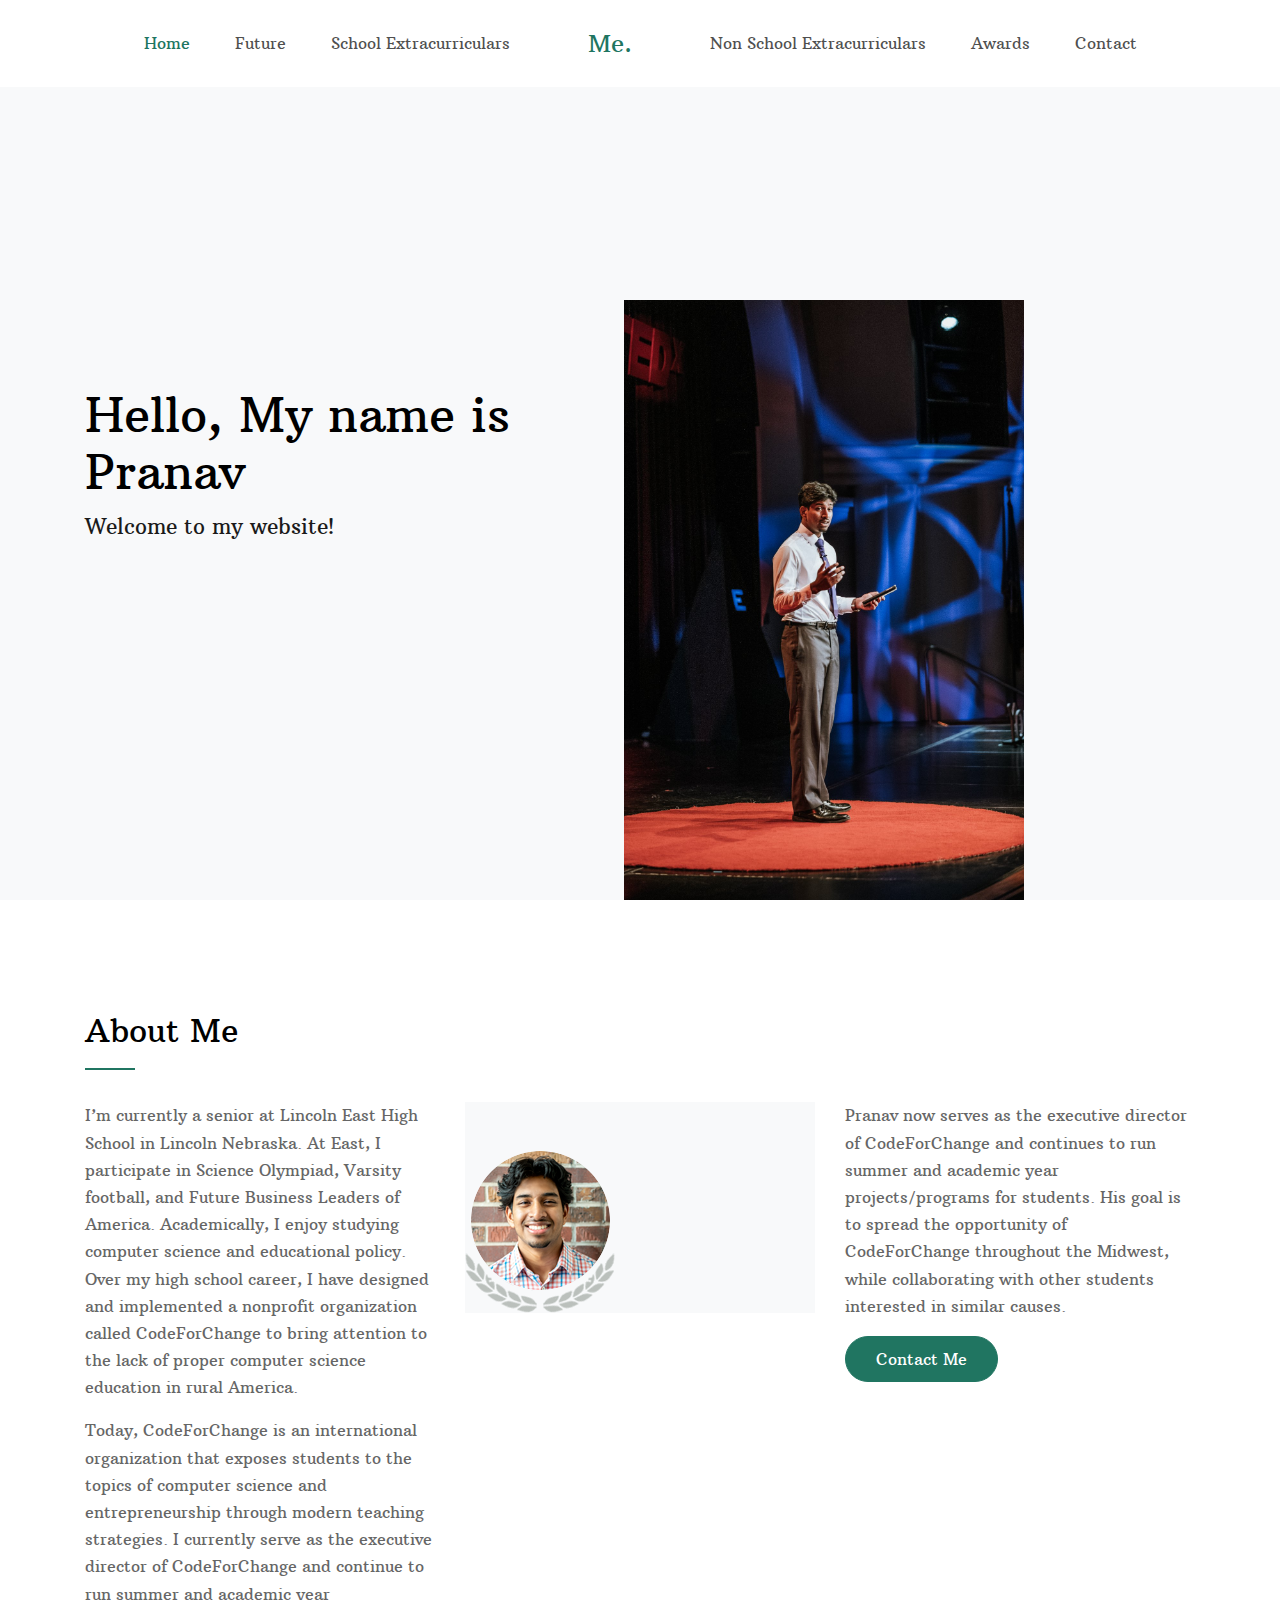
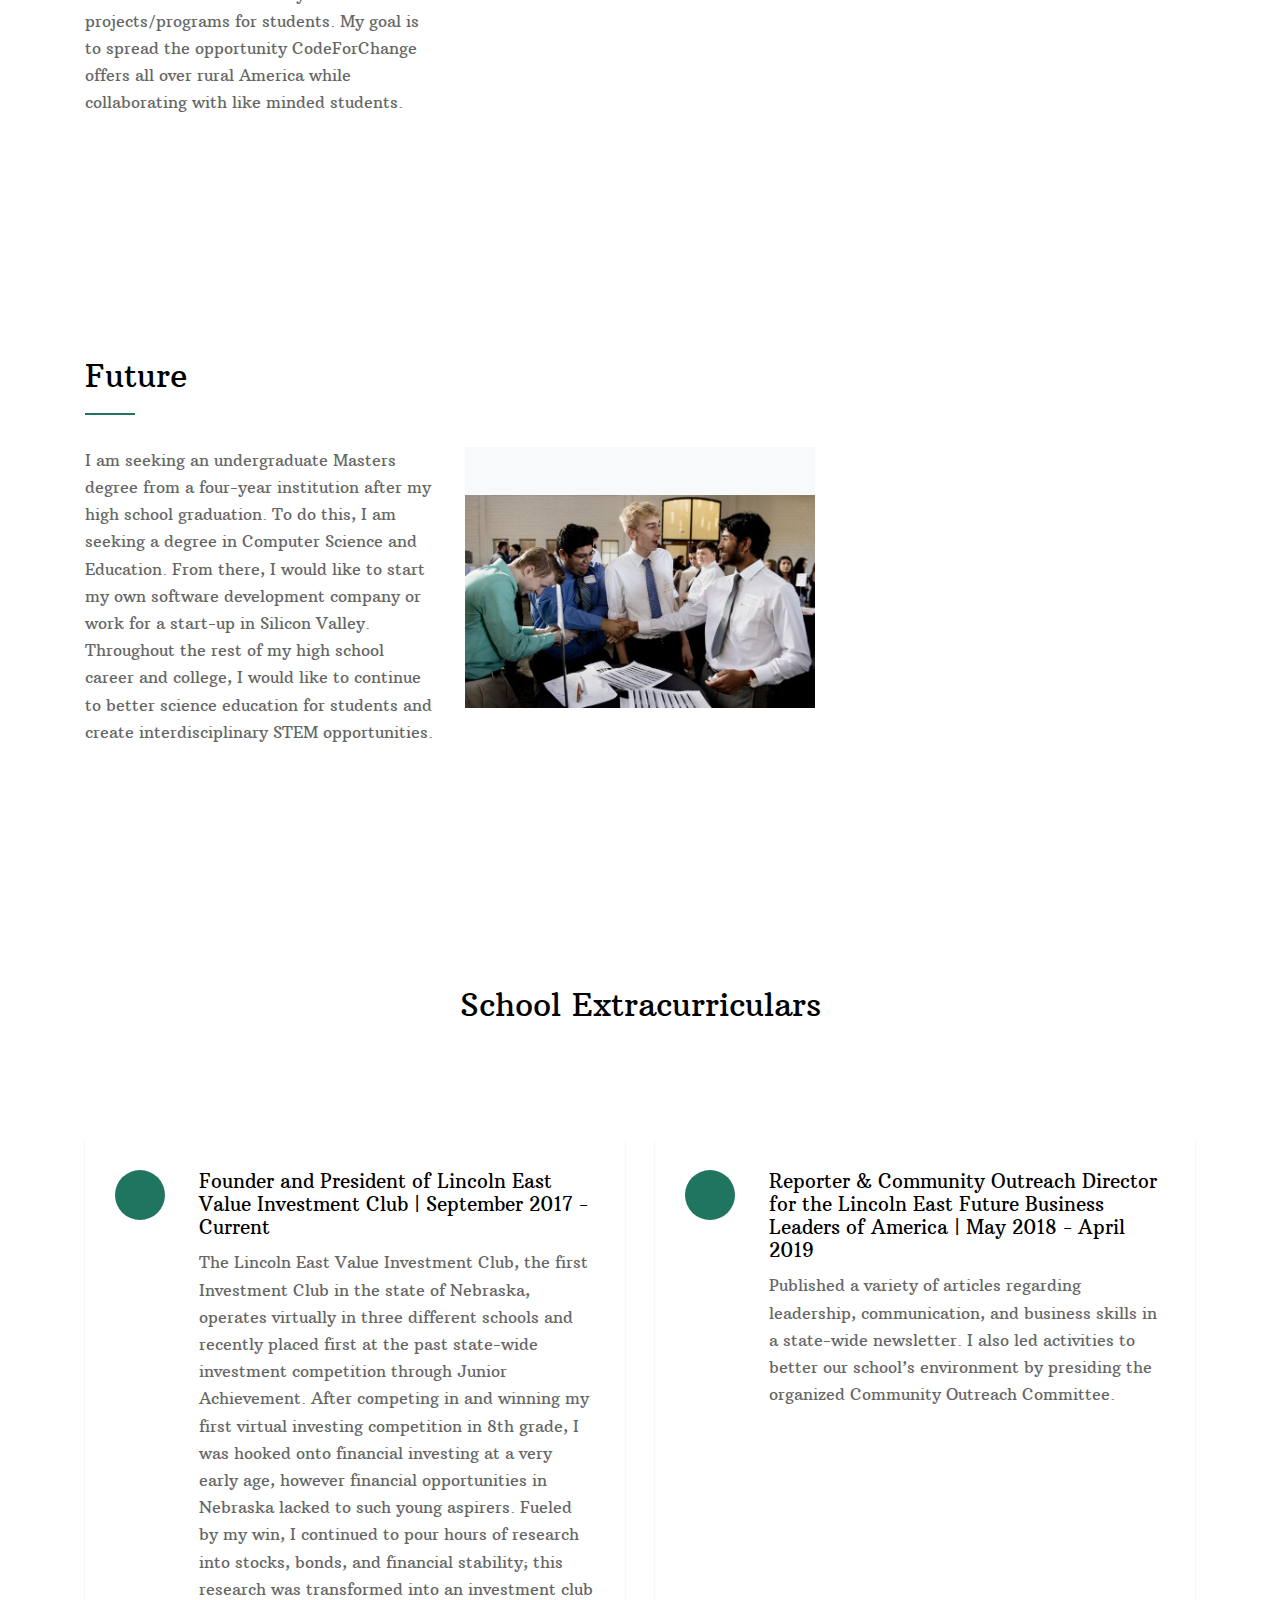
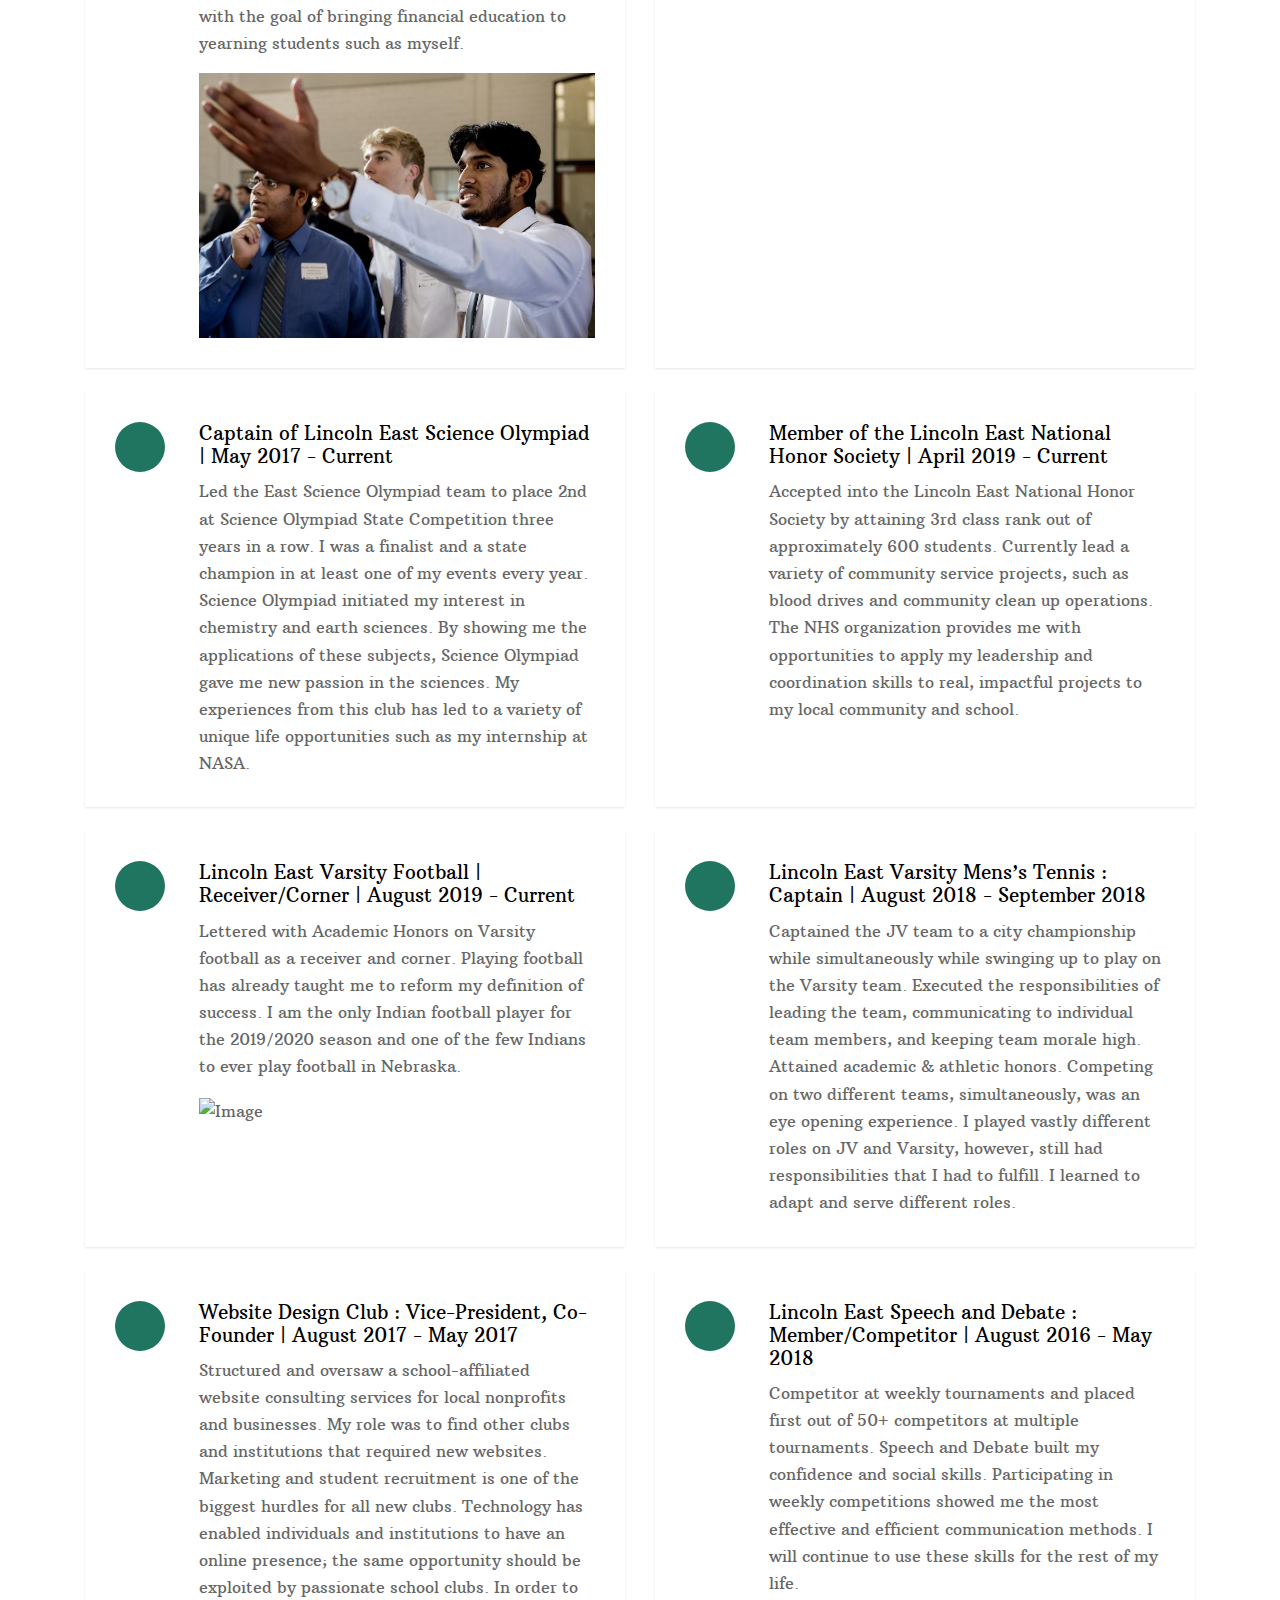
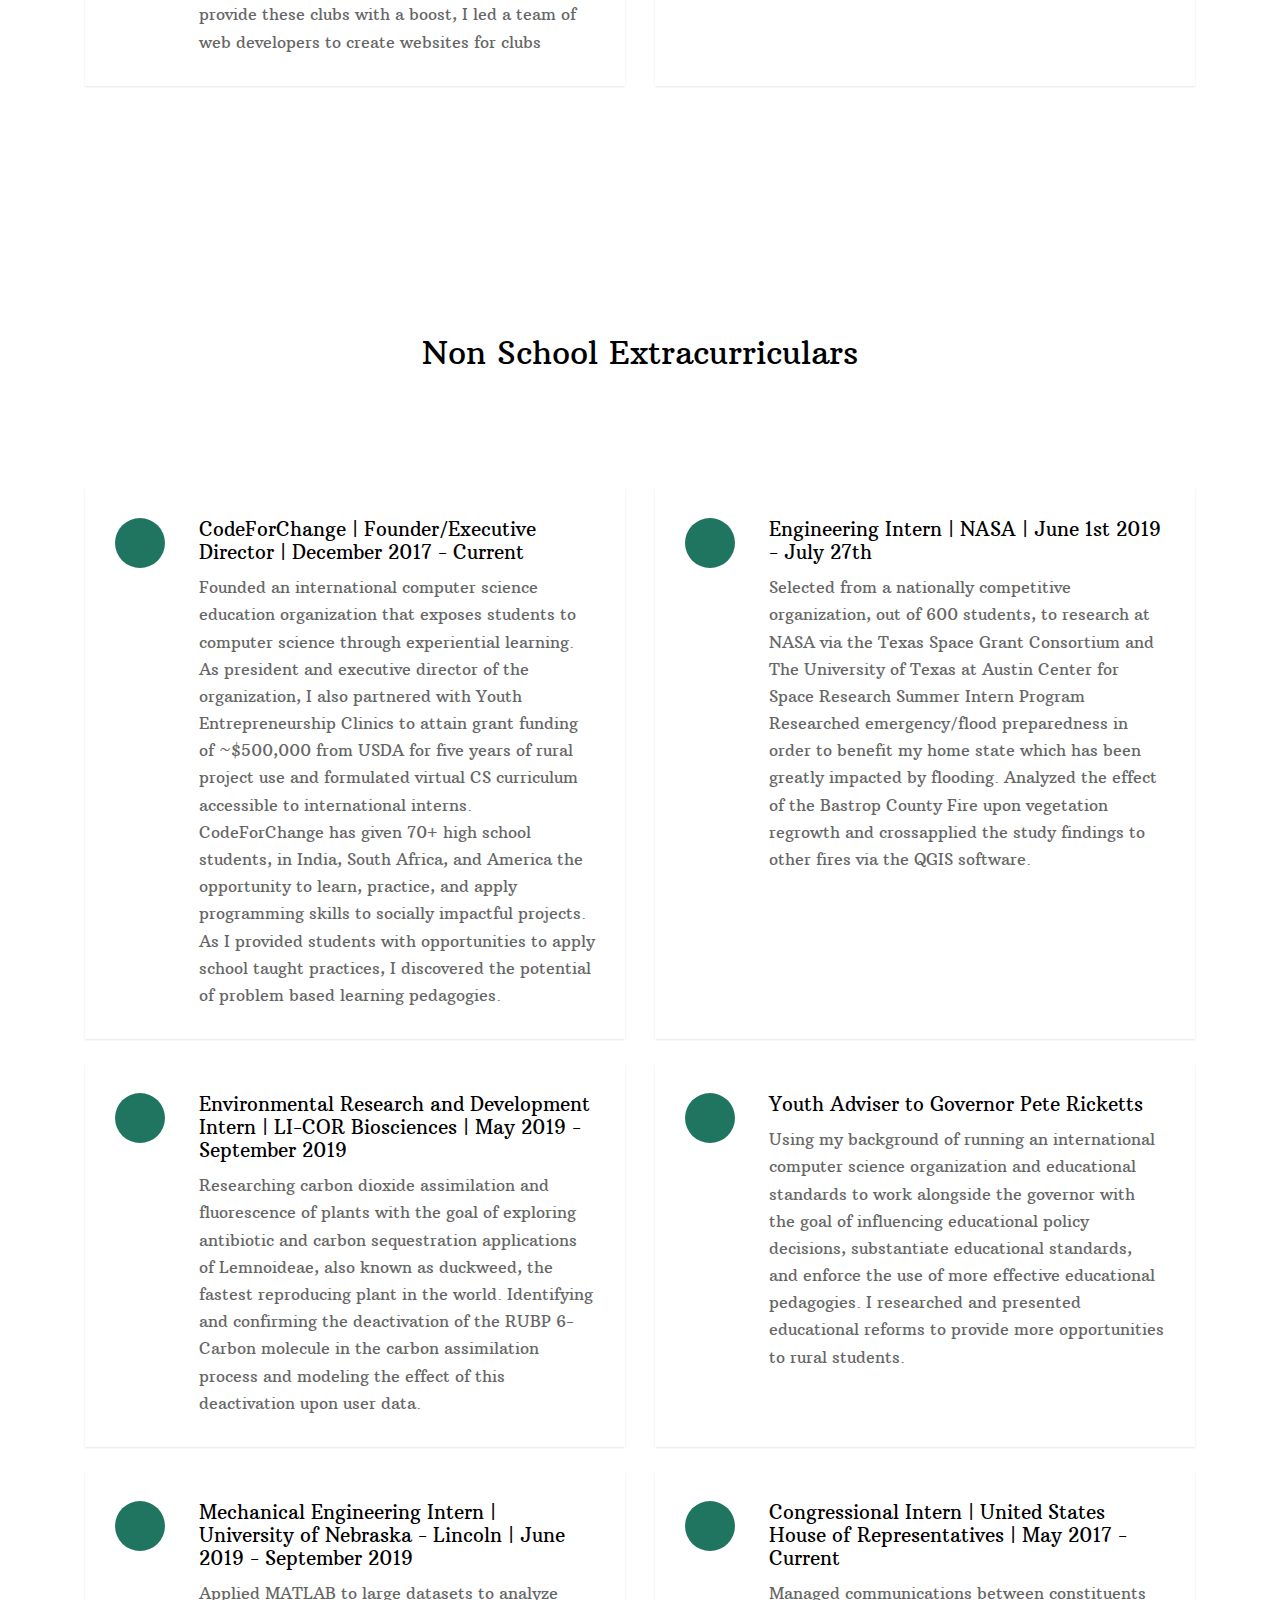
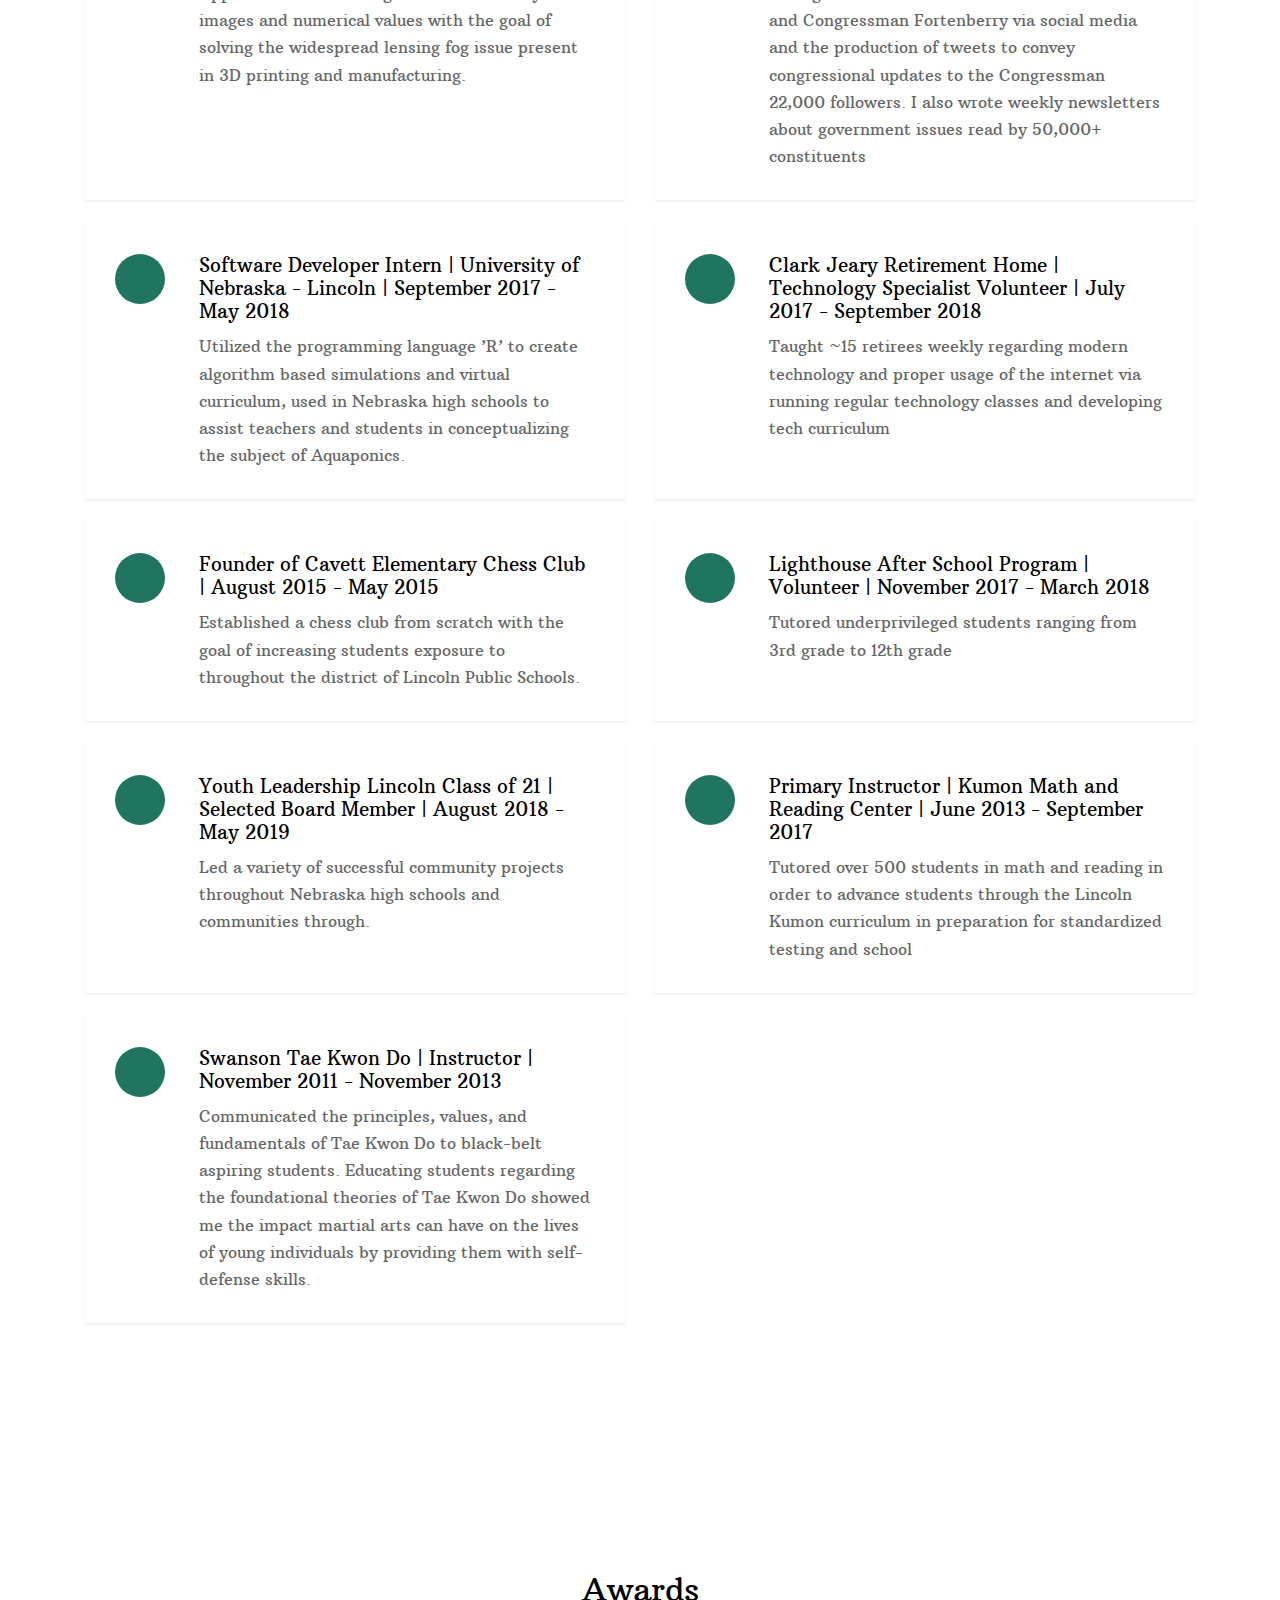
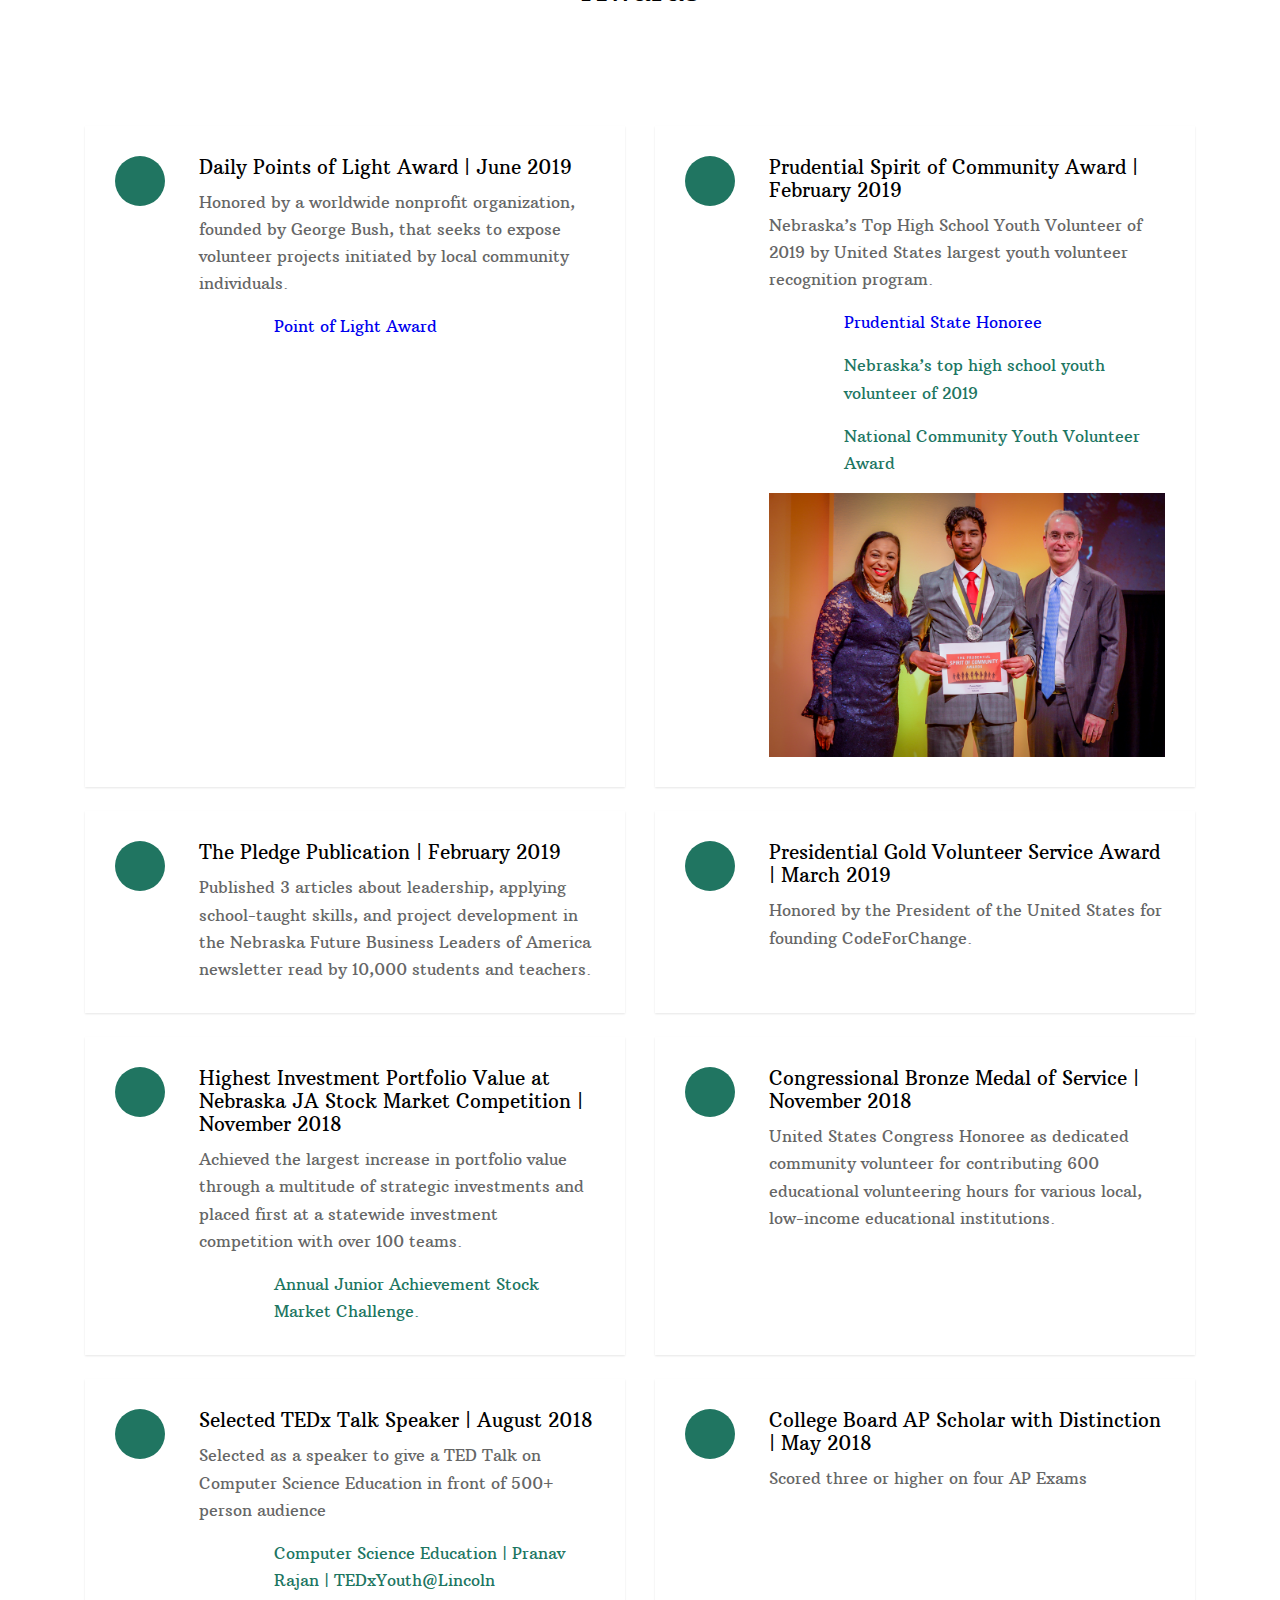
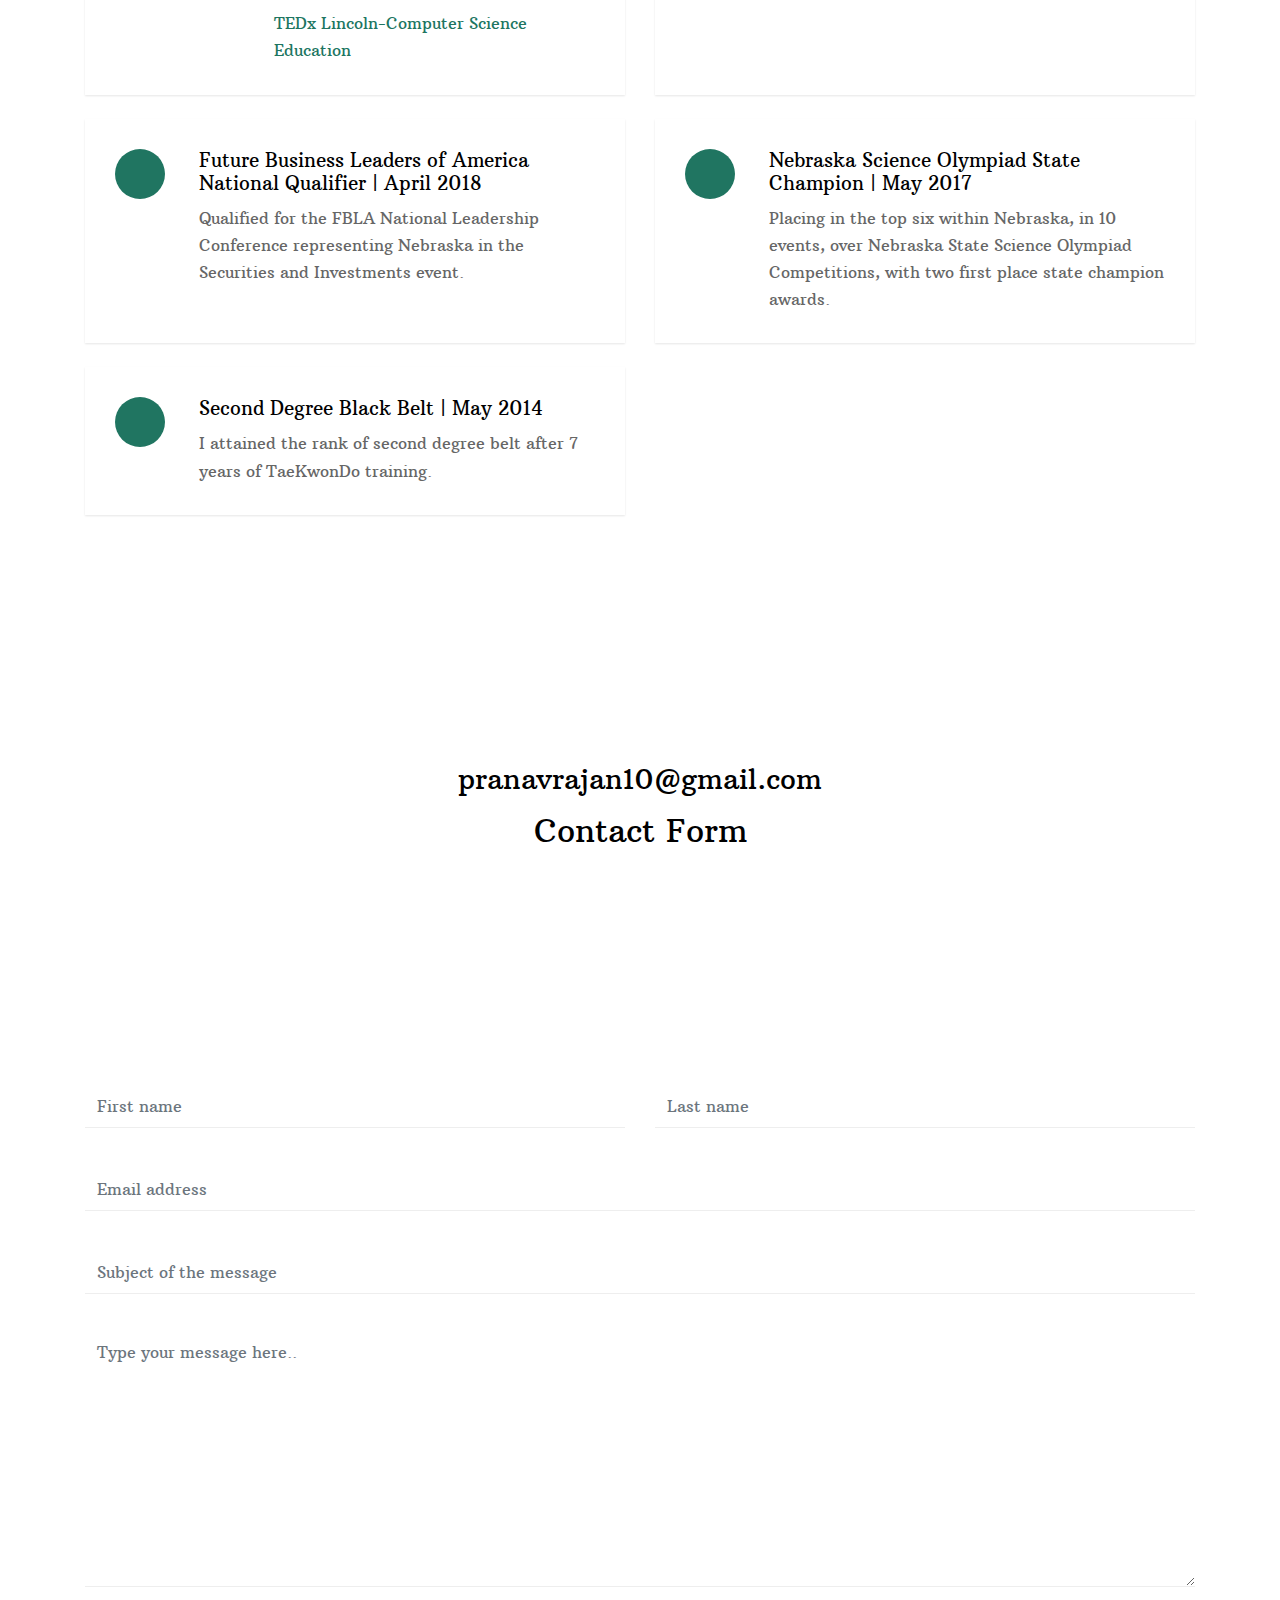
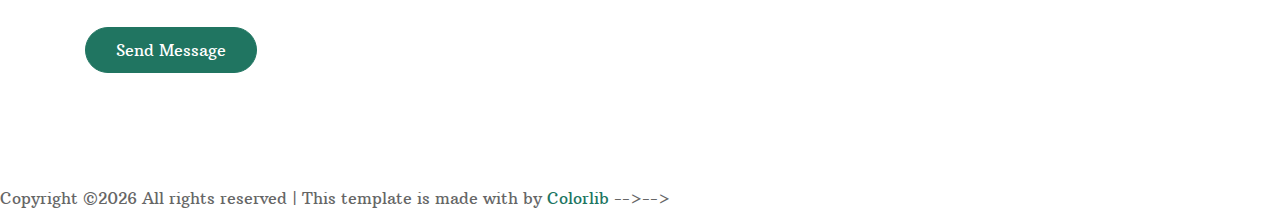
==== commit 726b49a5: "Add files via upload" ====
--- a/index.html
+++ b/index.html
@@ -4,7 +4,8 @@
     <title>Me &mdash; Website Template by Colorlib</title>
     <meta charset="utf-8">
     <meta name="viewport" content="width=device-width, initial-scale=1, shrink-to-fit=no">
-    
+    <meta http-equiv="Content-Type" content="text/html; charset=UTF-8" />
+
     <link href="https://fonts.googleapis.com/css?family=Arbutus+Slab|Open+Sans:300,400,700" rel="stylesheet">
     <link rel="stylesheet" href="fonts/icomoon/style.css">
 
@@ -119,7 +120,7 @@
             </div>
           </div>
           <div class="col-lg-4 order-2 order-lg-1">
-            <p> I�m currently a senior at Lincoln East High School in Lincoln Nebraska. At East, I participate in Science Olympiad, Varsity football, and Future Business Leaders of America. Academically, I enjoy studying computer science and educational policy. Over my high school career, I have designed and implemented a nonprofit organization called CodeForChange to bring attention to the lack of proper computer science education in rural America. </p>
+            <p> I&#8217m currently a senior at Lincoln East High School in Lincoln Nebraska. At East, I participate in Science Olympiad, Varsity football, and Future Business Leaders of America. Academically, I enjoy studying computer science and educational policy. Over my high school career, I have designed and implemented a nonprofit organization called CodeForChange to bring attention to the lack of proper computer science education in rural America. </p>
             <p>Today, CodeForChange is an international organization that exposes students to the topics of computer science and entrepreneurship through modern teaching strategies. I currently serve as the executive director of CodeForChange and continue to run summer and academic year projects/programs for students. My goal is to spread the opportunity CodeForChange offers all over rural America while collaborating with like minded students.</p>
           </div>
           <div class="col-lg-4 order-3 order-lg-3">
@@ -182,7 +183,7 @@
               <div class="service-number mr-4"><span class="icon-style"></span></div>
               <div class="service-about">
                 <h3>Reporter & Community Outreach Director for the Lincoln East Future Business Leaders of America | May 2018 - April 2019 </h3>
-                <p> Published a variety of articles regarding leadership, communication, and business skills in a state-wide newsletter. I also led activities to better our school�s  environment by presiding the organized Community Outreach Committee. 
+                <p> Published a variety of articles regarding leadership, communication, and business skills in a state-wide newsletter. I also led activities to better our school&#8217s  environment by presiding the organized Community Outreach Committee. 
                  </p>
               </div>
             </div>
@@ -218,13 +219,7 @@
               <div class="service-number mr-4"><span class="icon-layers"></span></div>
               <div class="service-about">
                 <h3>Lincoln East Varsity Football | Receiver/Corner | August 2019 - Current</h3>
-                <p>Went from playing tennis for three years to playing football for the first time. With the goal of doing something that people doubted I could do, I decided to try out for Football my senior year. Playing football has already
-                   taught me to reform my definition of success. Although I experienced some, what others would call, 'success' playing tennis, I still didn't feel accomplished at the end of the tennis season. I felt as if everything I had done
-                   was expected. Friends, family, teachers, they all expect me to get decent grades, to get a good ACT score, to win awards, and participate in clubs. And most importantly, they all EXPECT me to play tennis. To me, doing
-                    something that is expected gets boring. The fun originates from going beyond the expected; the jaw dropping looks you get when you are courageous enough to be unique.
-                    Football has taught me that success can be intangible. I rarely played in games and I would get wrecked in practice by bigger and more experienced players, however, I still felt more success playing football than tennis. Doing
-                    something that I wasn't expected to do, something that was unique, something that nobody has ever done before, had so much more value than attempting to fill in societal norms. That's how I became, the only Indian
-                    football player for the 2019/2020 season, and very probably the first Indian high school football player in the state of Nebraska.
+                <p> Lettered with Academic Honors on Varsity football as a receiver and corner. Playing football has already taught me to reform my definition of success.  I am the only Indian football player for the 2019/2020 season and one of the few Indians to ever play football in Nebraska.
                     </p>
                   <img src="images/actionrunfootball.JPG" alt="Image" class="img-fluid">
               </div>
@@ -235,7 +230,7 @@
             <div class="service d-flex h-100">
               <div class="service-number mr-4"><span class="icon-business_center"></span></div>
               <div class="service-about">
-                <h3>Lincoln East Varsity Mens's Tennis : Captain | August 2018 - September 2018</h3>
+                <h3>Lincoln East Varsity Mens&#8217s Tennis : Captain | August 2018 - September 2018</h3>
                 <p>Captained the JV team to a city championship while simultaneously while swinging up to play on the Varsity team. Executed the responsibilities of leading the team, communicating to individual team members, and keeping
                    team morale high. Attained academic & athletic honors. Competing on two different teams, simultaneously, was an eye opening experience. I played vastly different roles on JV and Varsity, however, still had responsibilities
                    that I had to fulfill. I learned to adapt and serve different roles.</p>
@@ -261,34 +256,17 @@
               <div class="service-number mr-4"><span class="icon-business_center"></span></div>
               <div class="service-about">
                 <h3>Lincoln East Speech and Debate : Member/Competitor | August 2016 - May 2018</h3>
-                <p>Competitor at weekly tournaments and placed first out of 50+ competitors at multiple tournaments. Prior to joining Speech and Debate, I was that kid who had his parents order for him at a restaurant. Speech and Debate
-                   provided me with communication skills that I will use for the rest of my life.
-                   </p>
-              </div>
-            </div>
-          </div>
+                <p>Competitor at weekly tournaments and placed first out of 50+ competitors at multiple tournaments. Speech and Debate built my confidence and social skills. Participating in weekly competitions showed me the most effective and efficient communication methods. I will continue to use these skills for the rest of my life.
+                </p>
+              </div>
+            </div>
+          </div>     
+                
+       </div>
+      </div>
+    </div>                
             
-            <div class="col-md-6 mb-4">
-            <div class="service d-flex h-100">
-              <div class="service-number mr-4"><span class="icon-business_center"></span></div>
-              <div class="service-about">
-                <h3>Youth Adviser to Governor Pete Ricketts</h3>
-                <p> Using my background of running an international computer science organization and educational standards to work alongside the governor with the goal of influencing educational policy decisions, substantiate educational standards, and enforce the use of more effective educational pedagogies. I researched and presented educational reforms to provide more opportunities to rural students. 
-                 </p>
-              </div>
-            </div>
-          </div>
-            
-
-        </div>
-      </div>
-    </div>
-
-    
-                  
-
-      
-                       
+                      
 
       
     <div class="site-section" id="services-section2">
@@ -330,6 +308,19 @@
             </div>
           </div>
 
+
+         <div class="col-md-6 mb-4">
+            <div class="service d-flex h-100">
+              <div class="service-number mr-4"><span class="icon-business_center"></span></div>
+              <div class="service-about">
+                <h3>Youth Adviser to Governor Pete Ricketts</h3>
+                <p> Using my background of running an international computer science organization and educational standards to work alongside the governor with the goal of influencing educational policy decisions, substantiate educational standards, and enforce the use of more effective educational pedagogies. I researched and presented educational reforms to provide more opportunities to rural students. 
+                 </p>
+              </div>
+            </div>
+          </div>
+
+
           <div class="col-md-6 mb-4">
             <div class="service d-flex h-100">
               <div class="service-number mr-4"><span class="icon-layers"></span></div>
@@ -356,7 +347,7 @@
               <div class="service-number mr-4"><span class="icon-business_center"></span></div>
               <div class="service-about">
                 <h3>Software Developer Intern | University of Nebraska - Lincoln | September 2017 - May 2018</h3>
-                <p>Utilized the programming language 'R' to create algorithm based simulations and virtual curriculum, used in Nebraska high schools to assist teachers and students in conceptualizing the subject of Aquaponics.</p>
+                <p>Utilized the programming language &#8217R&#8217 to create algorithm based simulations and virtual curriculum, used in Nebraska high schools to assist teachers and students in conceptualizing the subject of Aquaponics.</p>
               </div>
             </div>
           </div>
@@ -459,9 +450,9 @@
               <div class="service-number mr-4"><span class="icon-business_center"></span></div>
               <div class="service-about">
                 <h3>Prudential Spirit of Community Award | February 2019</h3>
-                <p>  Nebraska's Top High School Youth Volunteer of 2019 by United States largest youth volunteer recognition program.</p>
+                <p>  Nebraska&#8217s Top High School Youth Volunteer of 2019 by United States largest youth volunteer recognition program.</p>
                      <P style="margin-left: 75px"> <a href="https://spirit.prudential.com/honoree/2019/ne/pranav-rajan" style="color:#0000EE ;">Prudential State Honoree</a></P>
-                     <P style="margin-left: 75px"> <a href="https://www.youtube.com/watch?v=zcswkFd9lqI">Nebraska's top high school youth volunteer of 2019 </a>  </P>
+                     <P style="margin-left: 75px"> <a href="https://www.youtube.com/watch?v=zcswkFd9lqI">Nebraska&#8217s top high school youth volunteer of 2019 </a>  </P>
                      <P style="margin-left: 75px"> <a href="https://www.1011now.com/content/news/Lincoln-East-junior-wins-national-community-youth-volunteer-award-506069611.html">National Community Youth Volunteer Award</a>  </P>                
                      <img src="images/pruCert.jpg" alt="Image" class="img-fluid">
             </div>
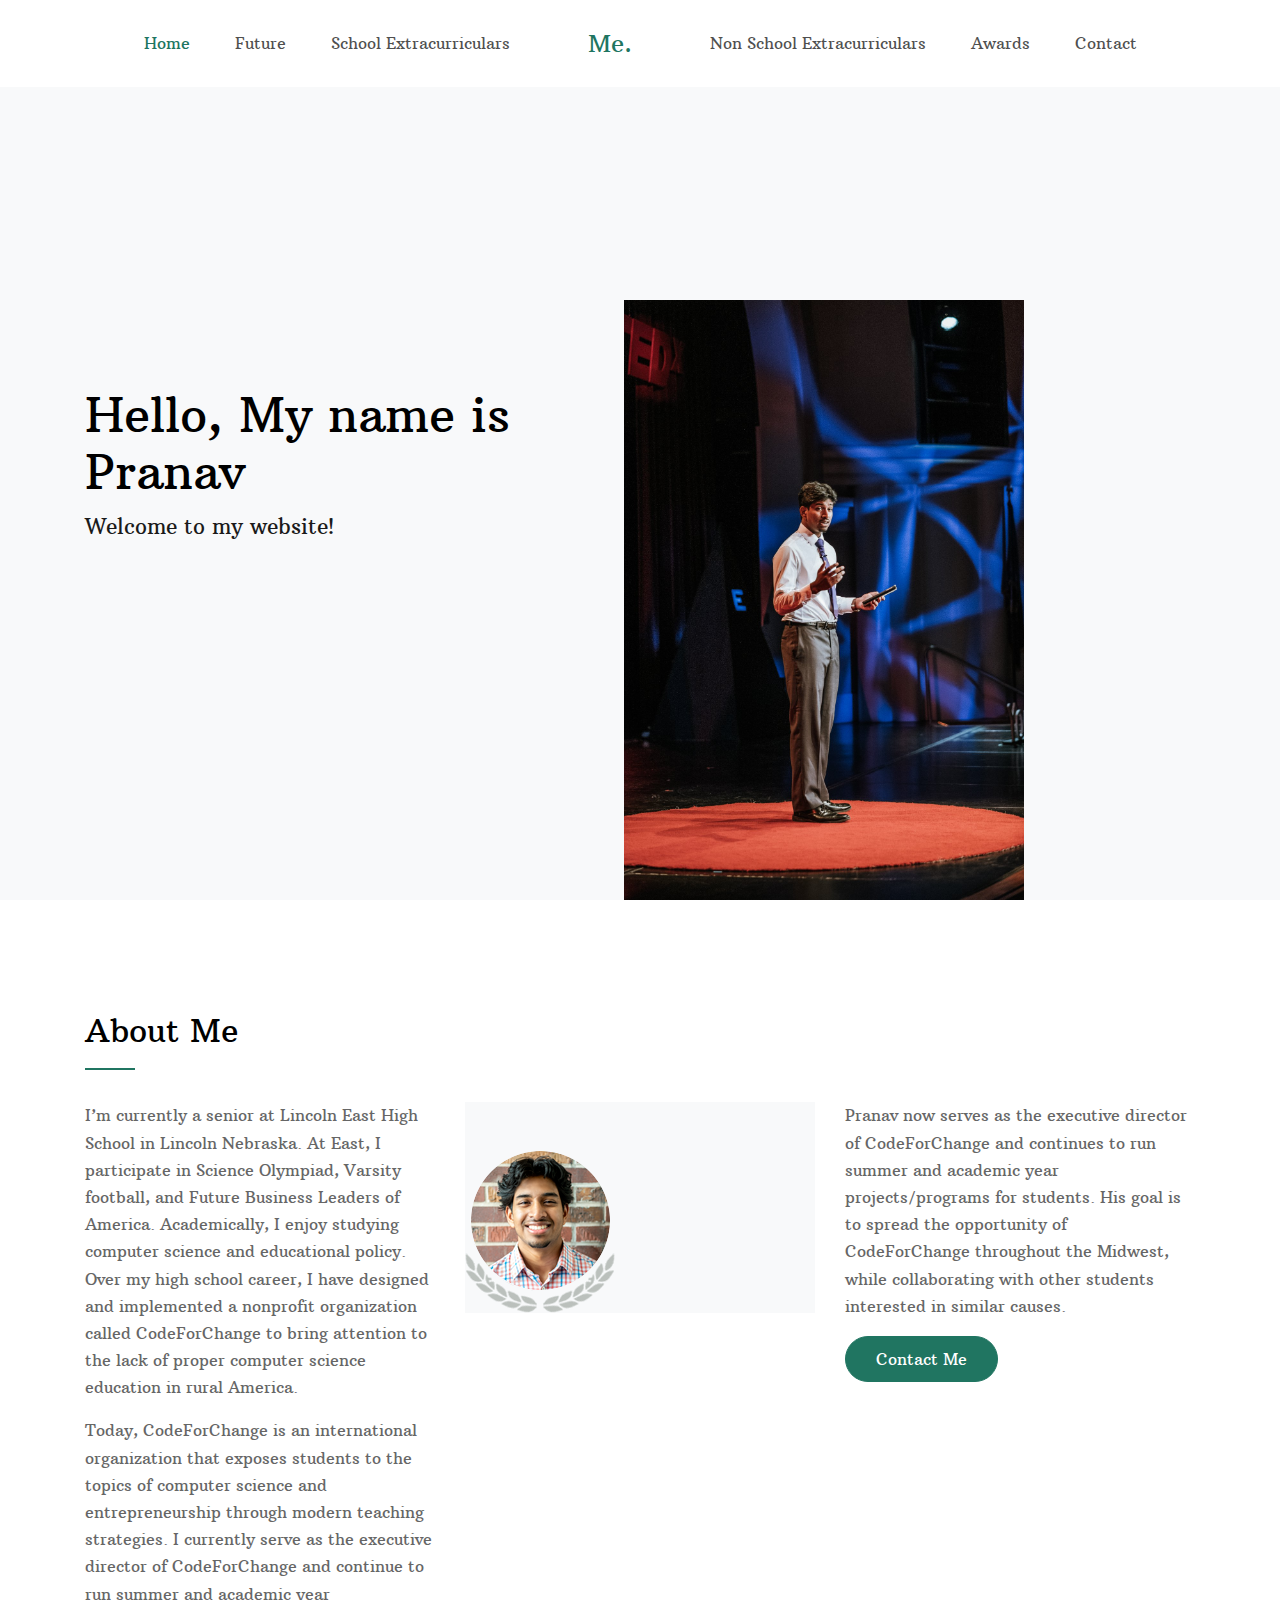
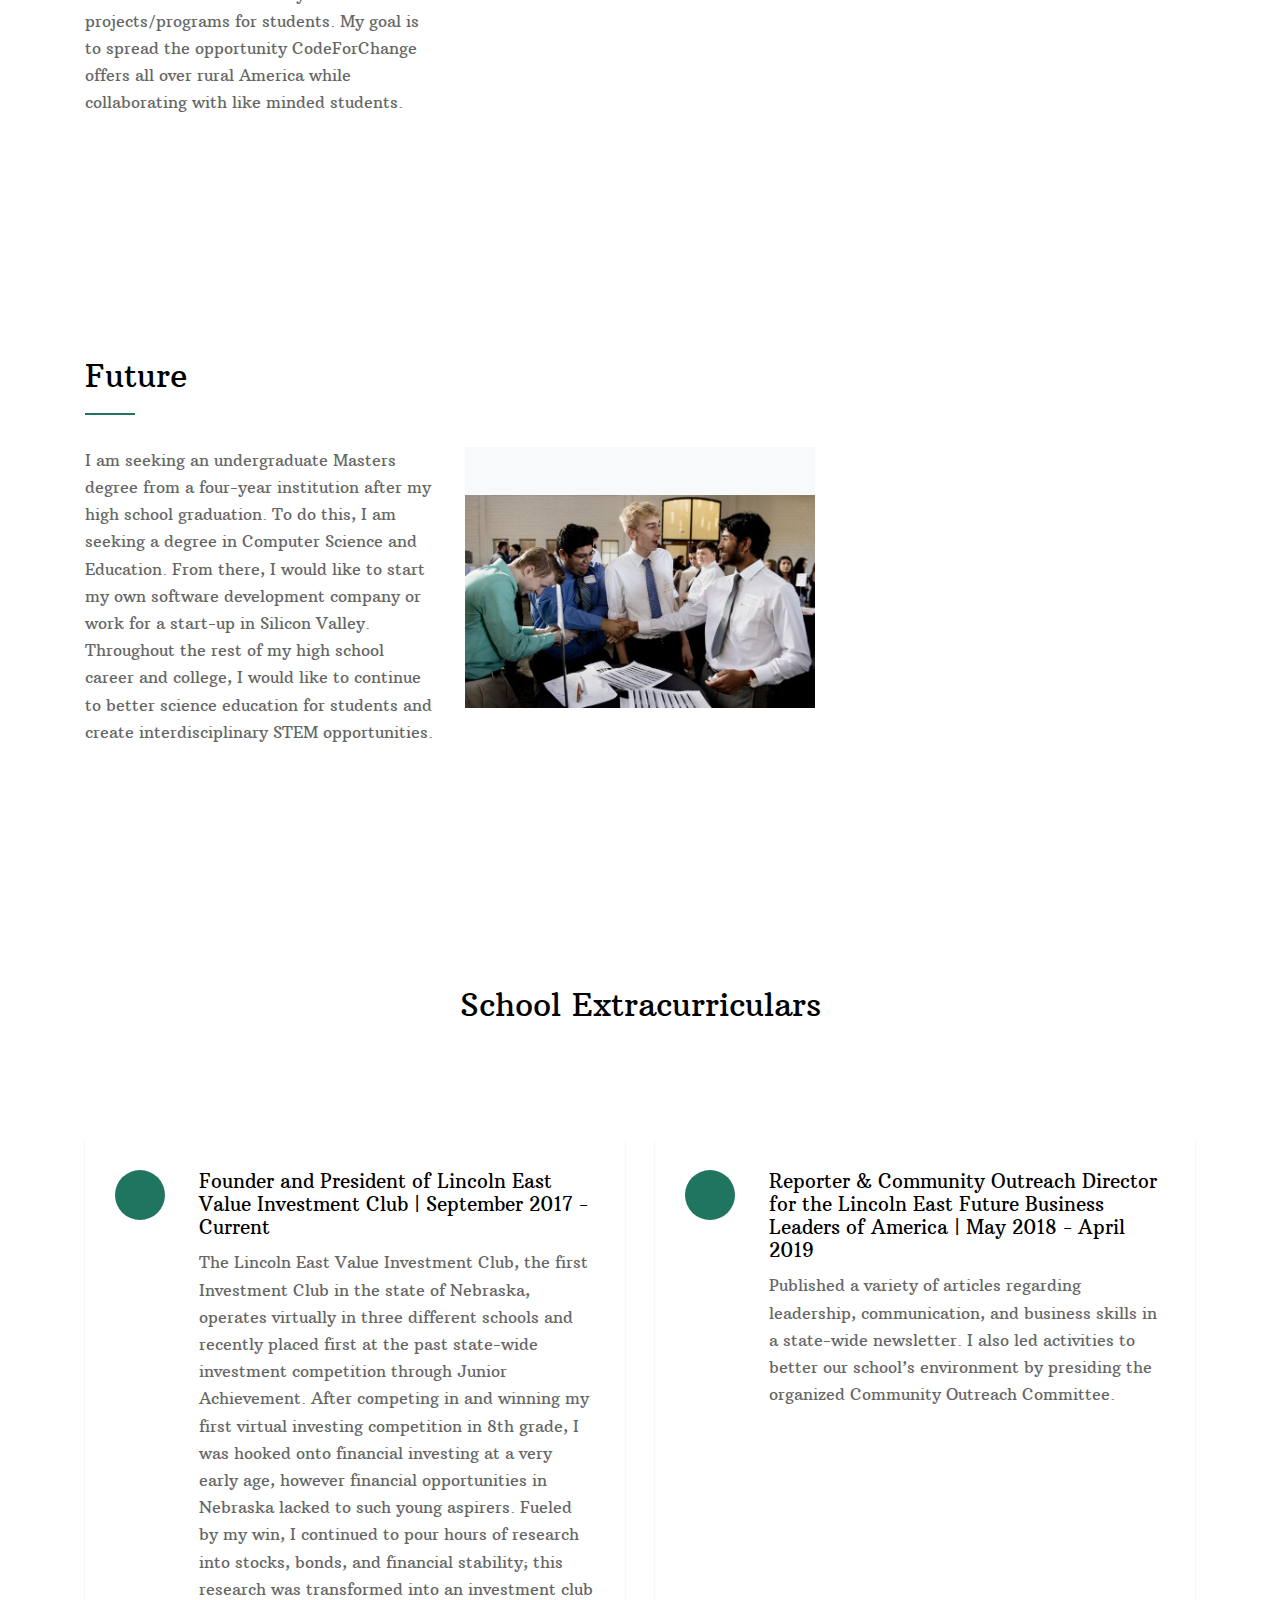
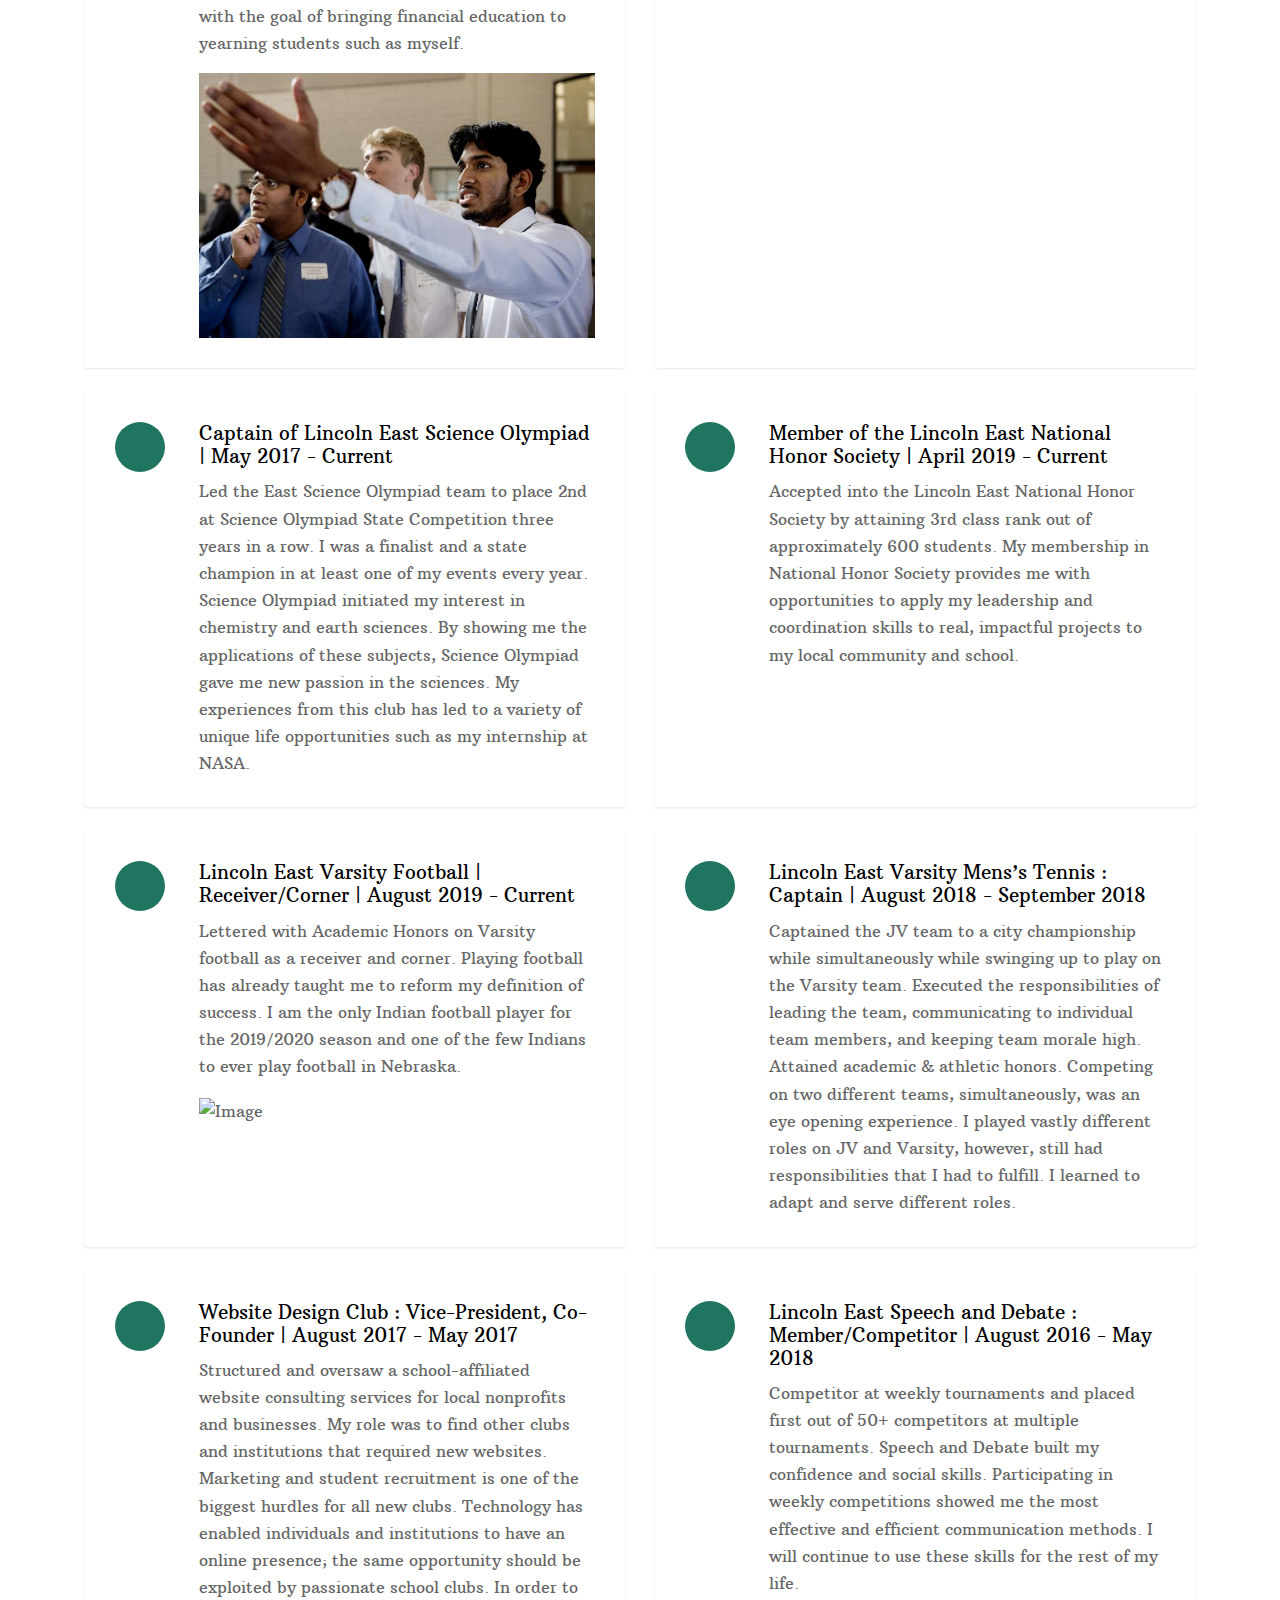
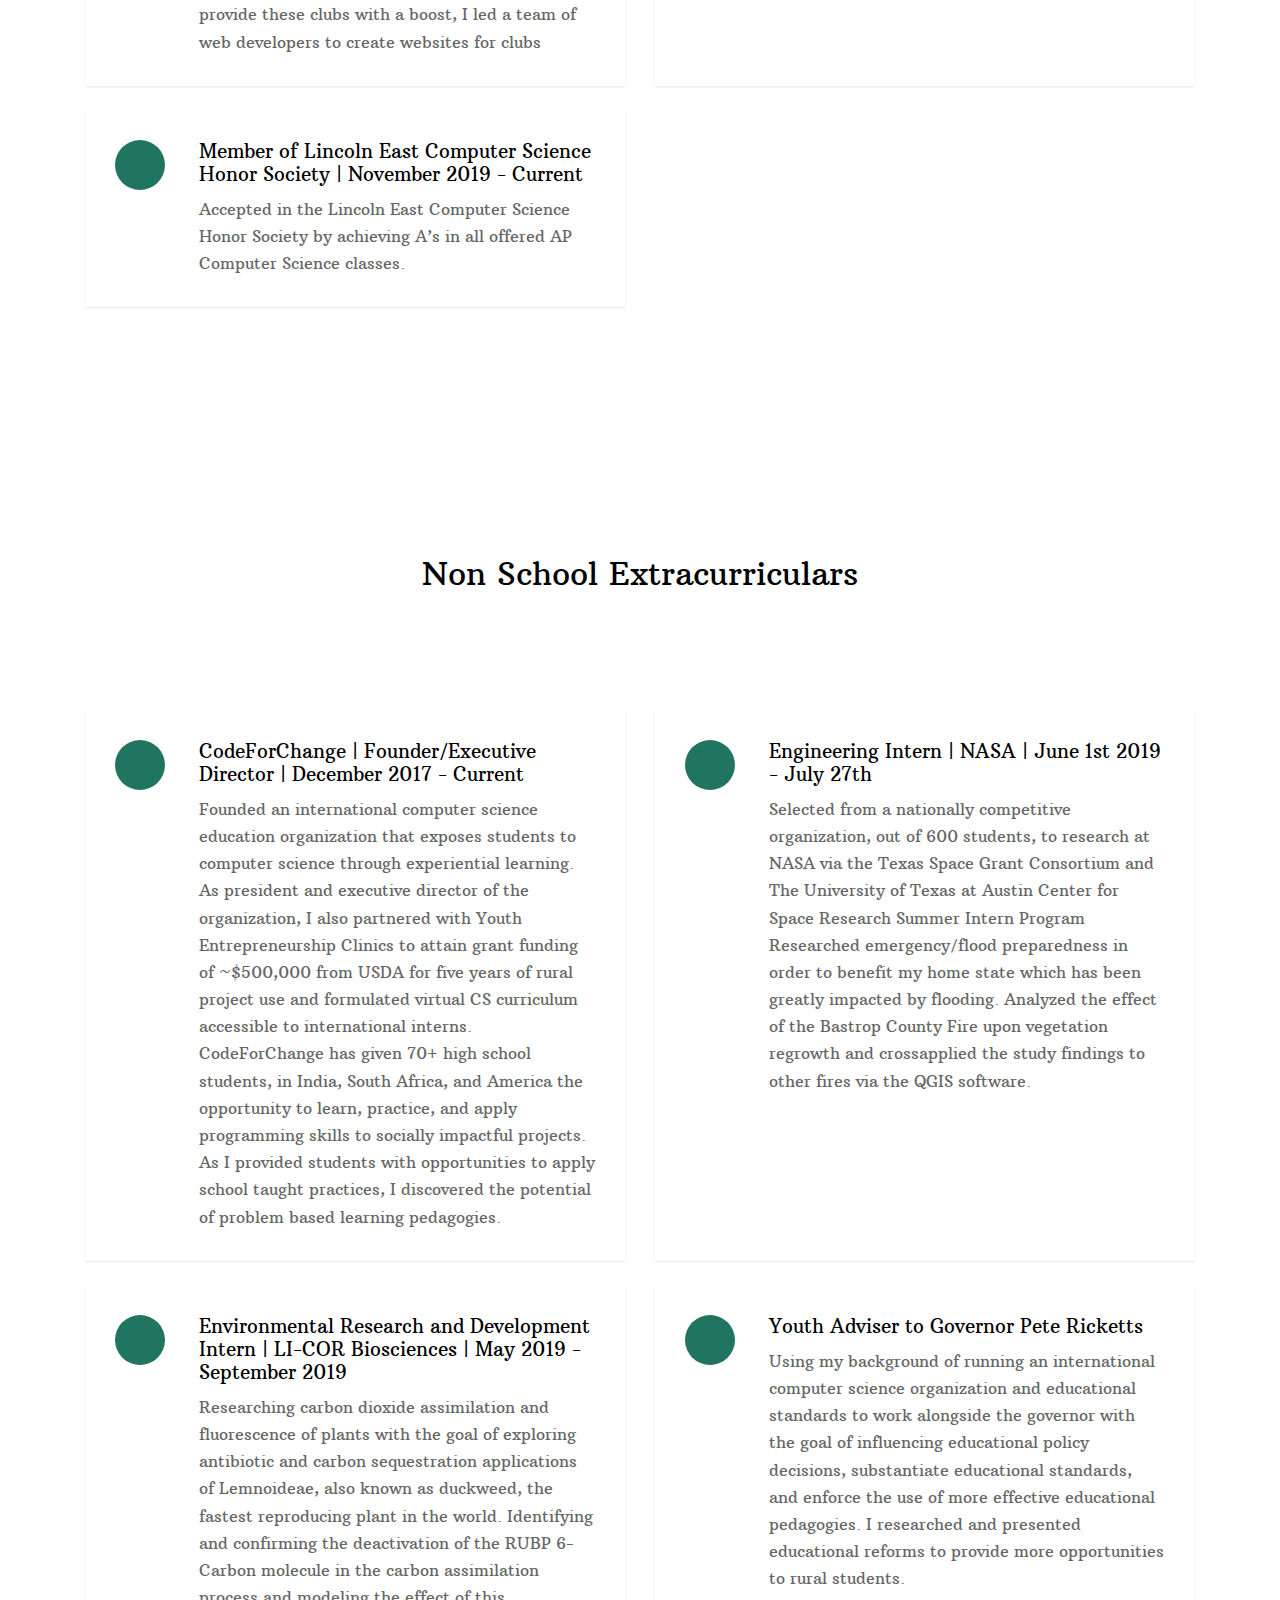
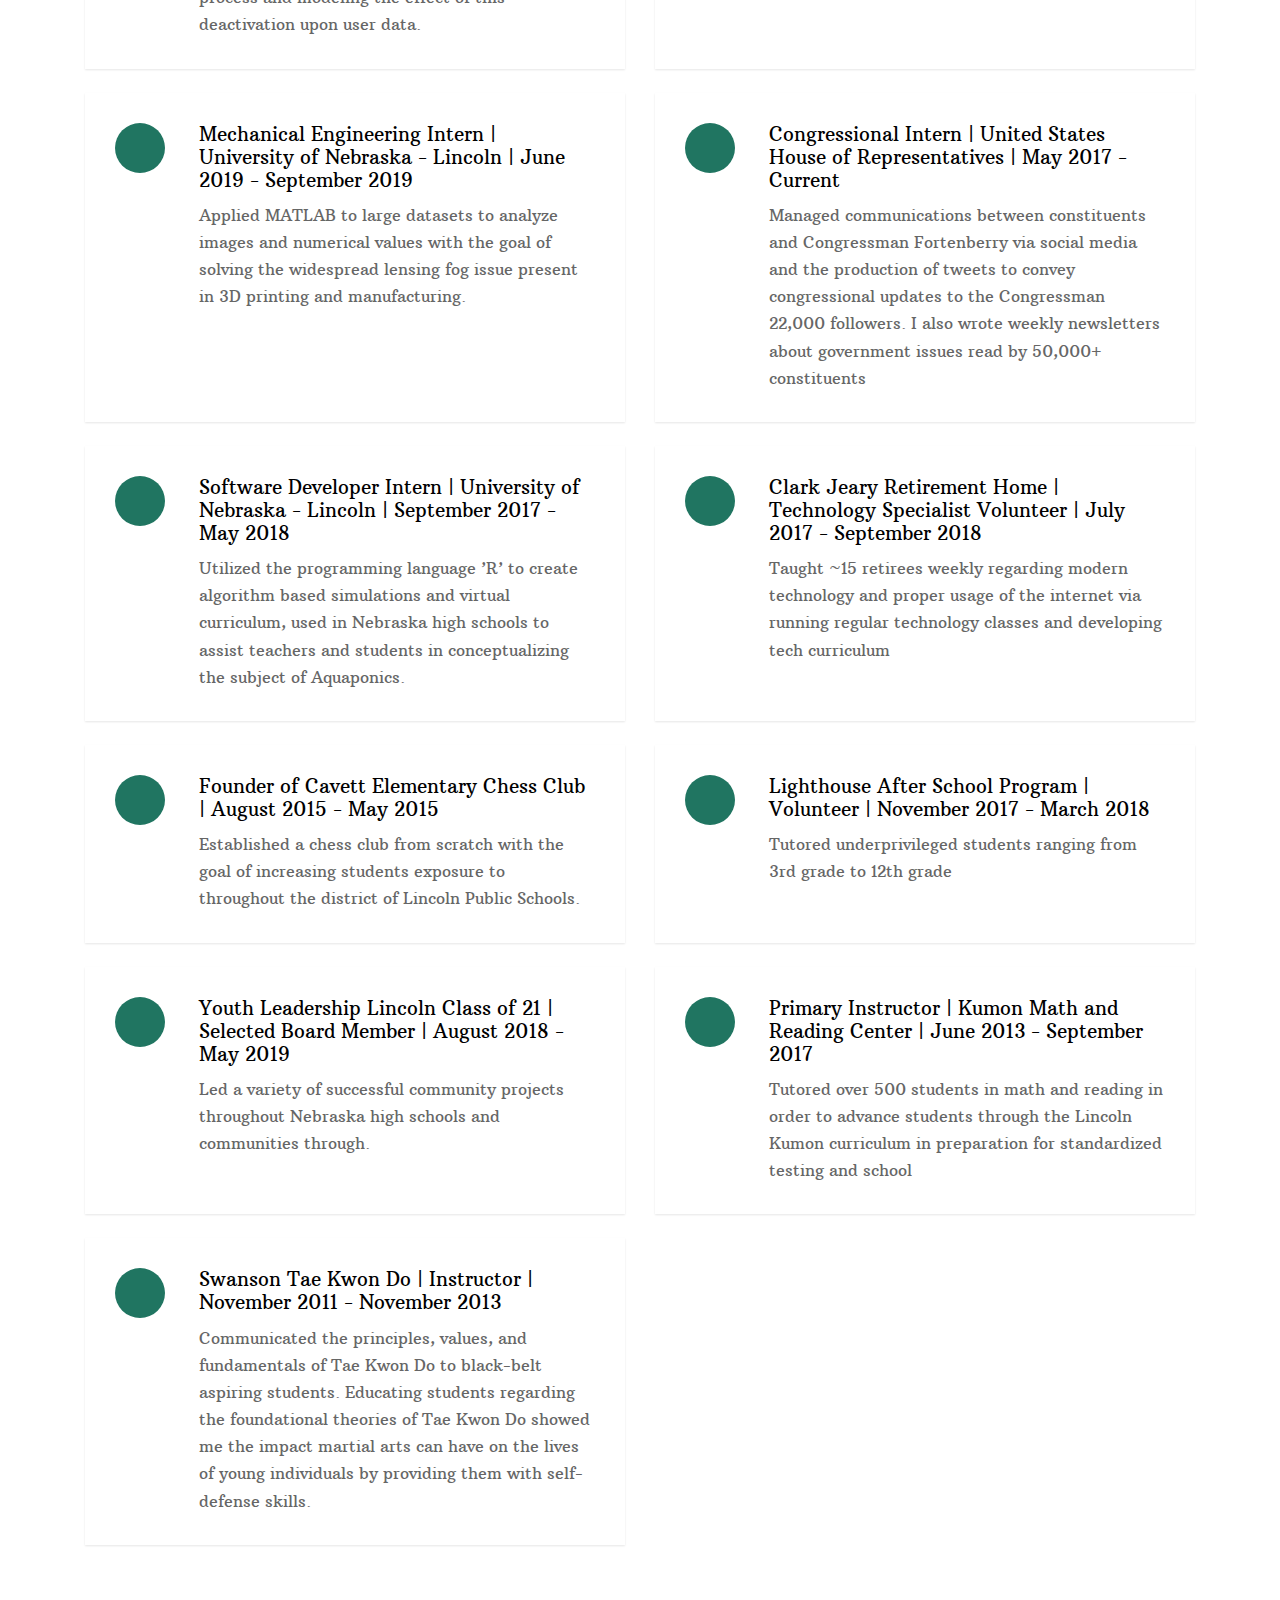
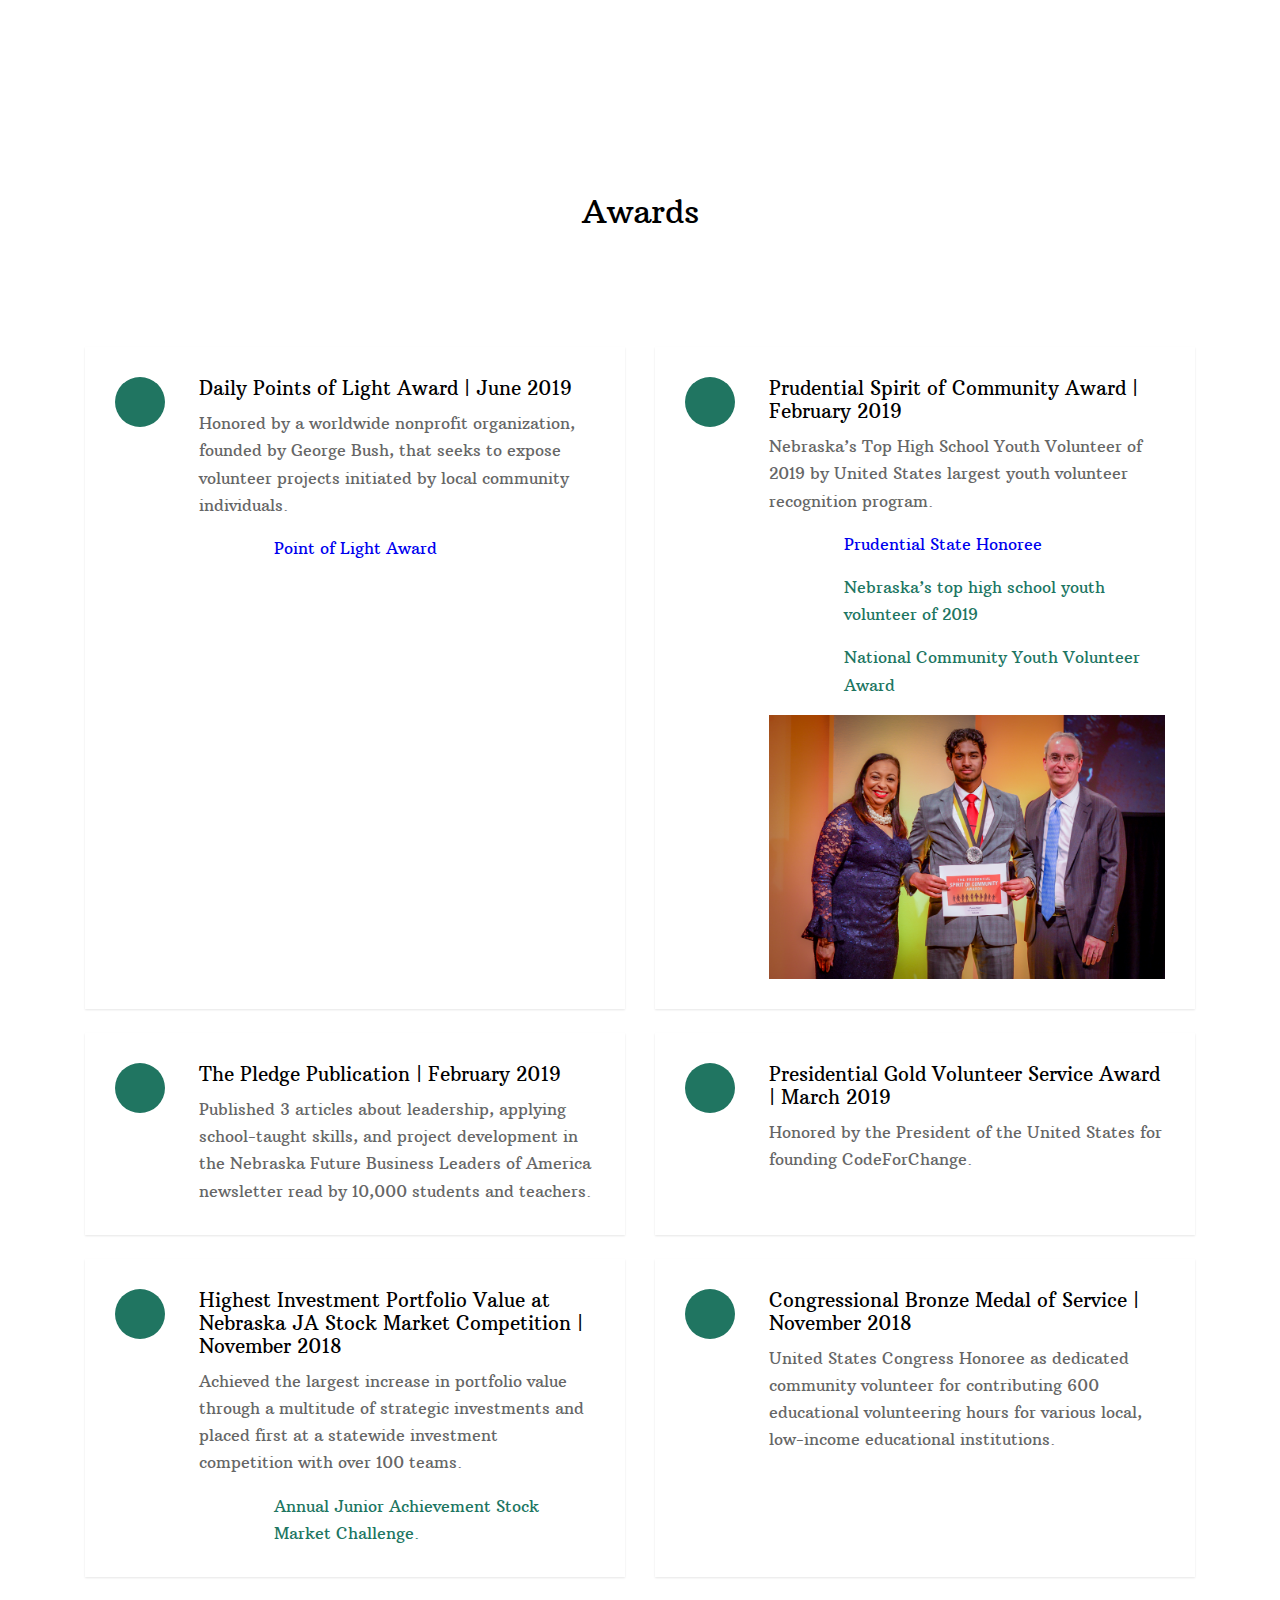
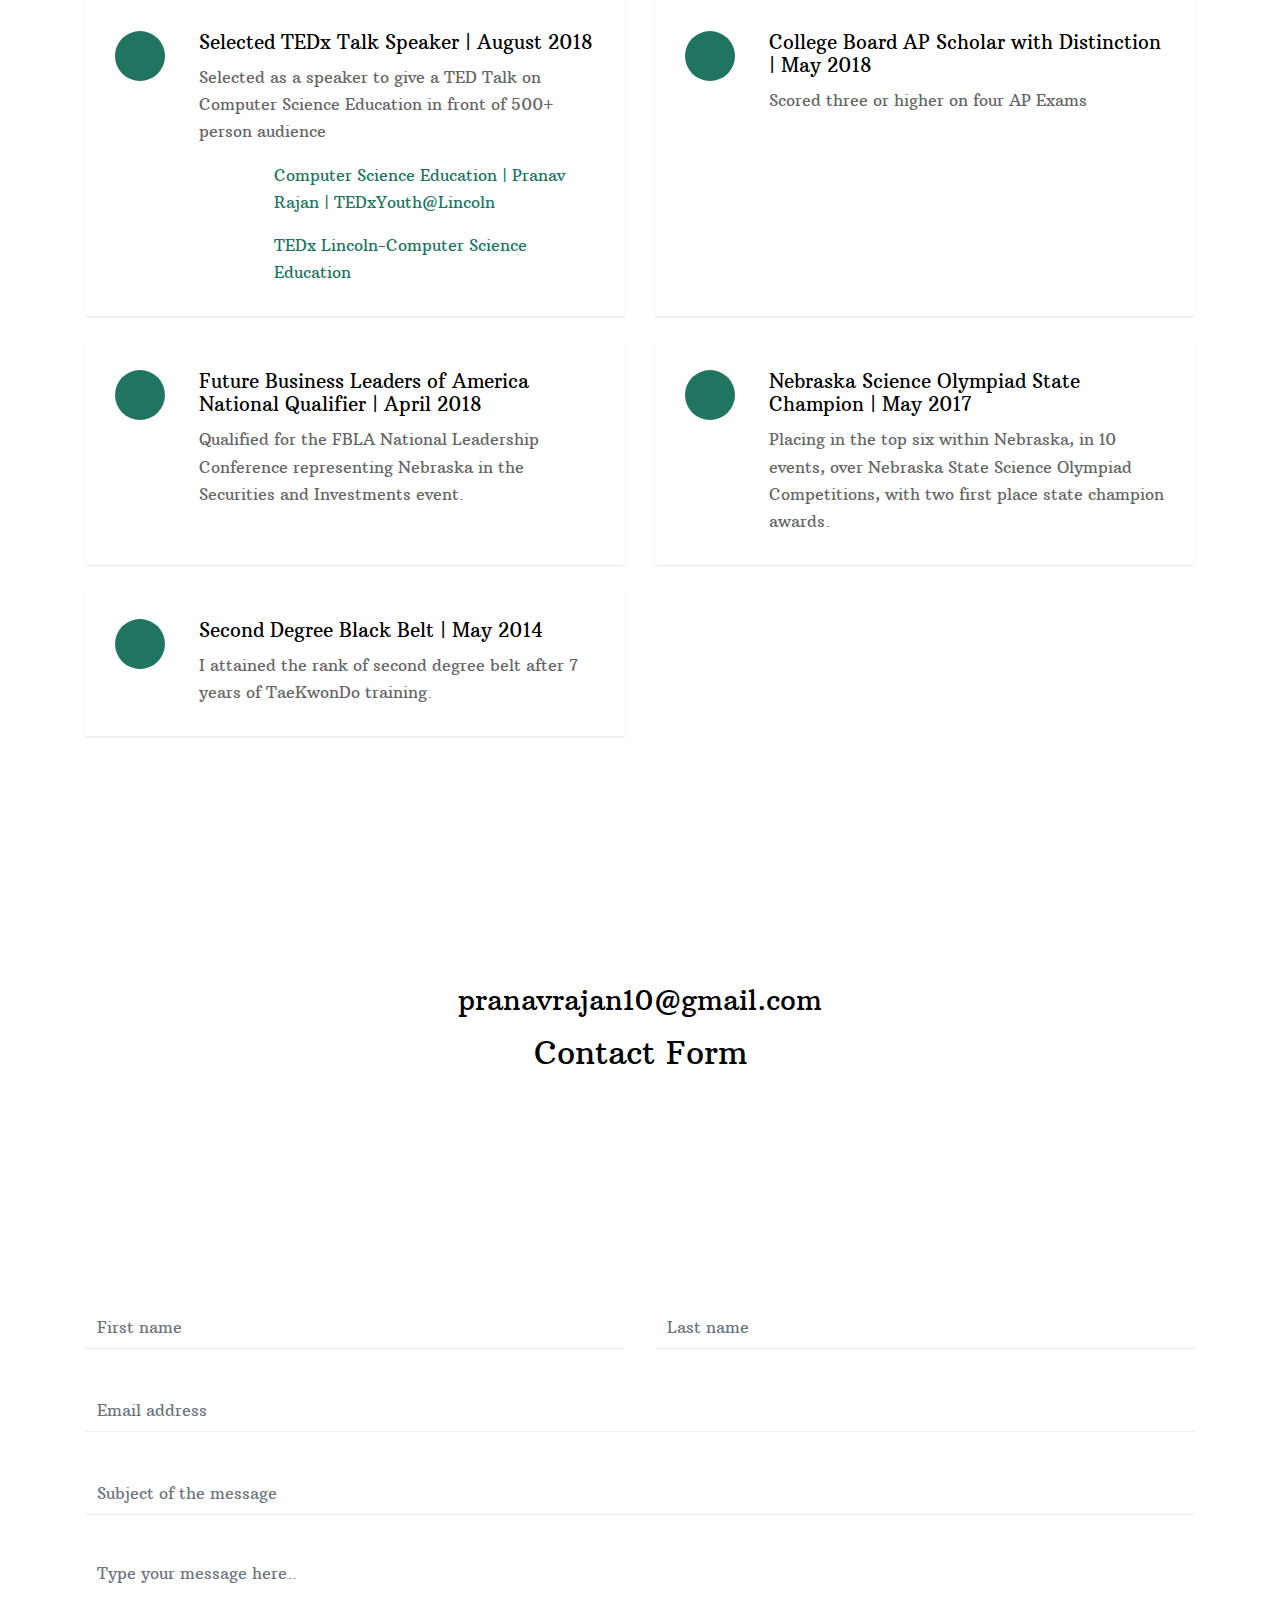
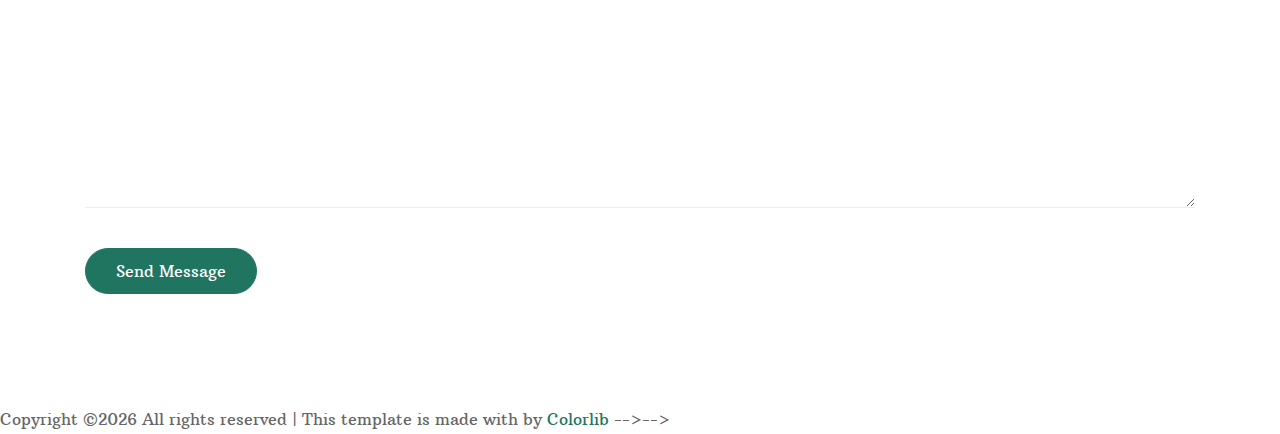
==== commit 6eb6bd98: "Add files via upload" ====
--- a/index.html
+++ b/index.html
@@ -16,7 +16,7 @@
     <link rel="stylesheet" href="css/owl.theme.default.min.css">
 
     <link rel="stylesheet" href="css/jquery.fancybox.min.css">
-
+      
     <link rel="stylesheet" href="css/bootstrap-datepicker.css">
 
     <link rel="stylesheet" href="fonts/flaticon/font/flaticon.css">
@@ -208,9 +208,8 @@
               <div class="service-number mr-4"><span class="icon-layers"></span></div>
               <div class="service-about">
                 <h3>Member of the Lincoln East National Honor Society | April 2019 - Current</h3>
-                <p>Accepted into the Lincoln East National Honor Society by attaining 3rd class rank out of approximately 600 students. Currently lead a variety of community service projects, such as blood drives and community clean up
-                   operations. The NHS organization provides me with opportunities to apply my leadership and coordination skills to real, impactful projects to my local community and school.</p>
-              </div>
+                <p> Accepted into the Lincoln East National Honor Society by attaining 3rd class rank out of approximately 600 students. My membership in National Honor Society provides me with opportunities to apply my leadership and coordination skills to real, impactful projects to my local community and school.</p>
+               </div>
             </div>
           </div>
 
@@ -262,6 +261,19 @@
             </div>
           </div>     
                 
+            <div class="col-md-6 mb-4">
+            <div class="service d-flex h-100">
+              <div class="service-number mr-4"><span class="icon-layers"></span></div>
+              <div class="service-about">
+                <h3> Member of Lincoln East Computer Science Honor Society | November 2019 - Current</h3>
+                <p>Accepted in the Lincoln East Computer Science Honor Society by achieving A’s in all offered AP Computer Science classes.                    
+                </p>
+              </div>
+            </div>
+          </div>
+
+
+
        </div>
       </div>
     </div>                
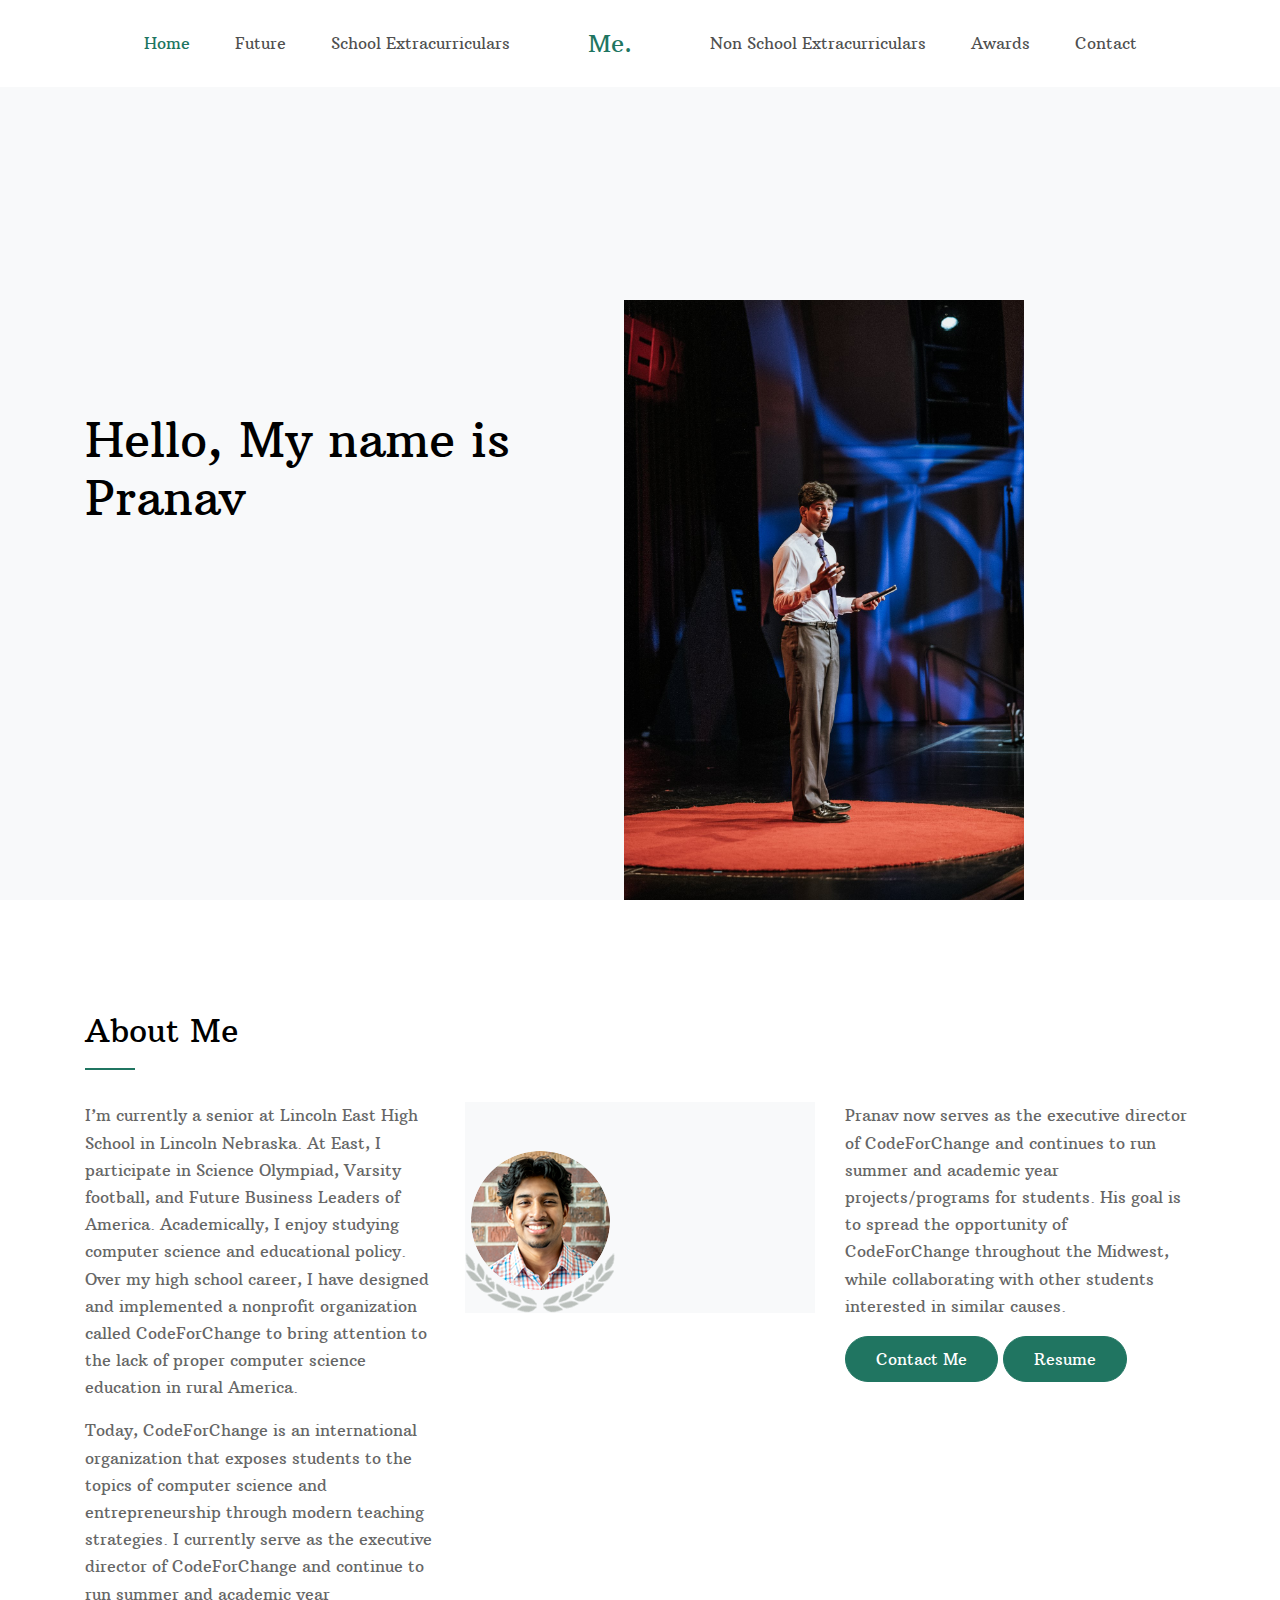
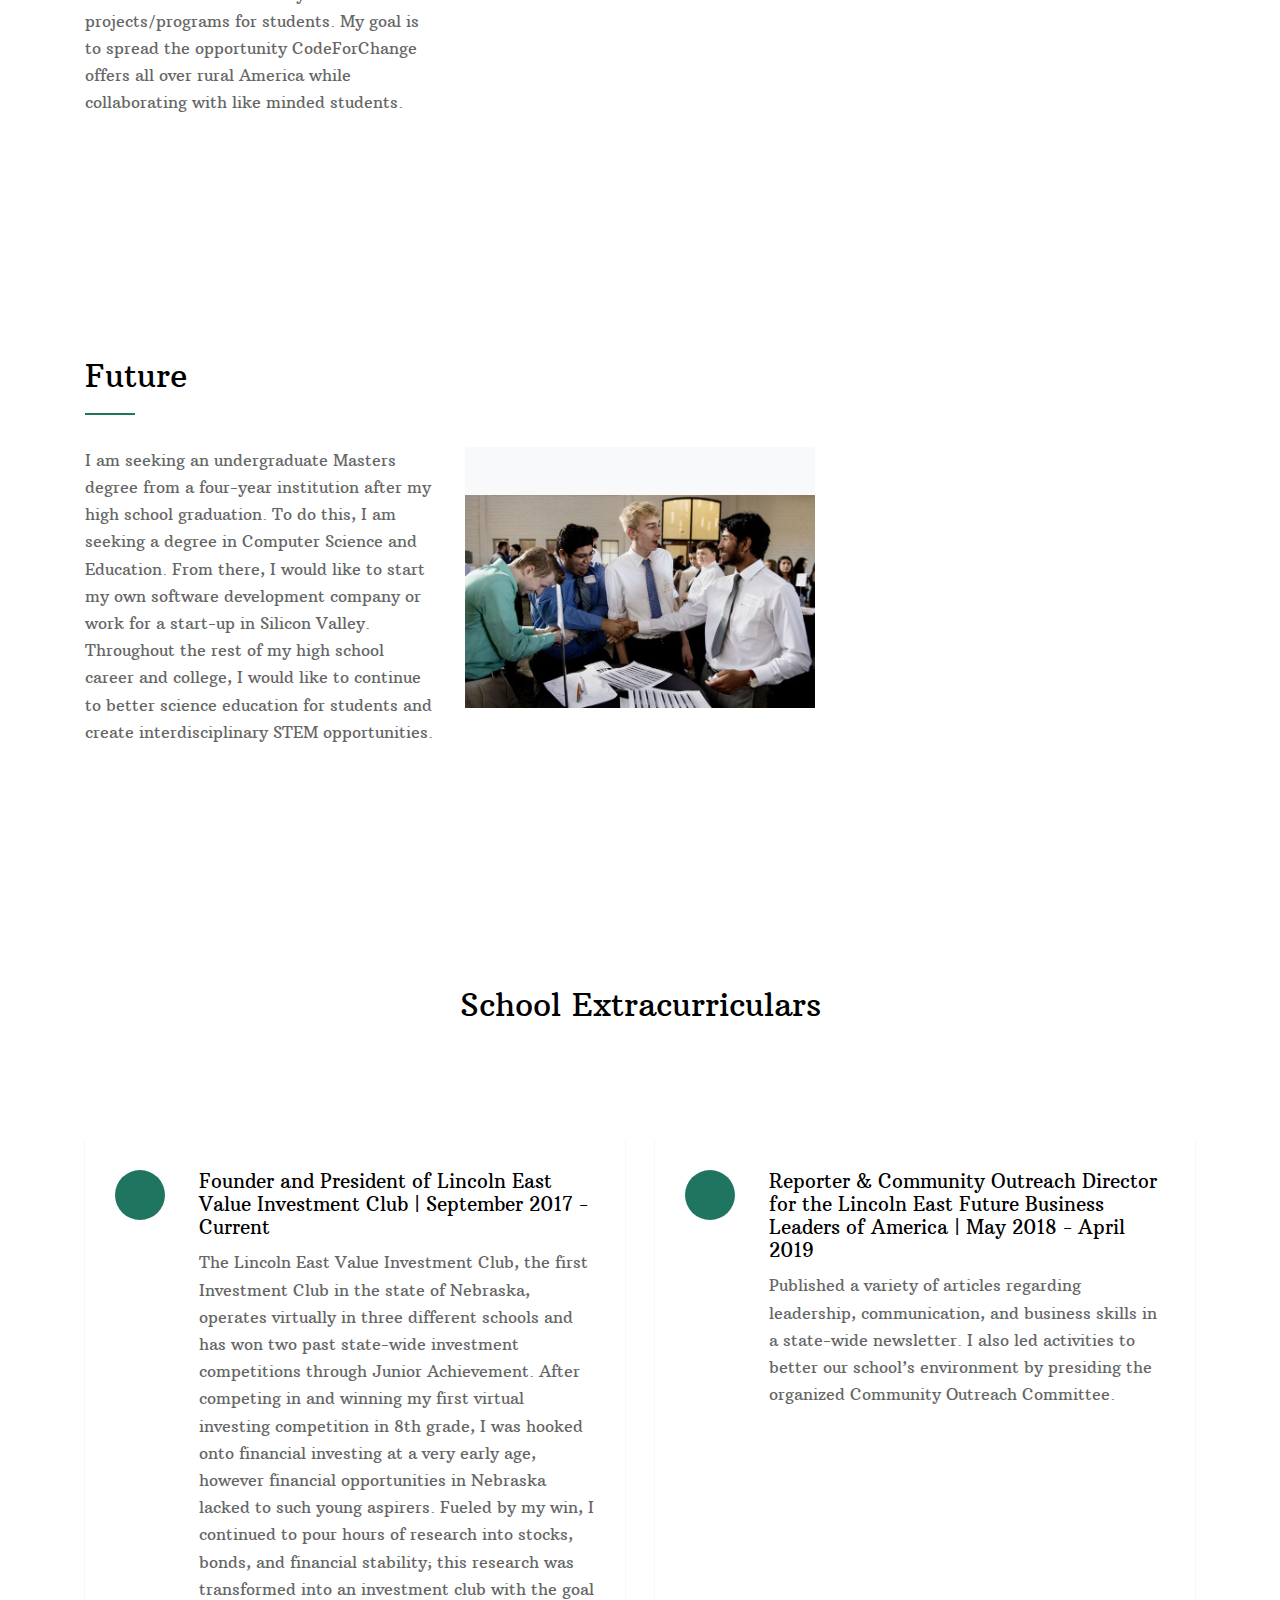
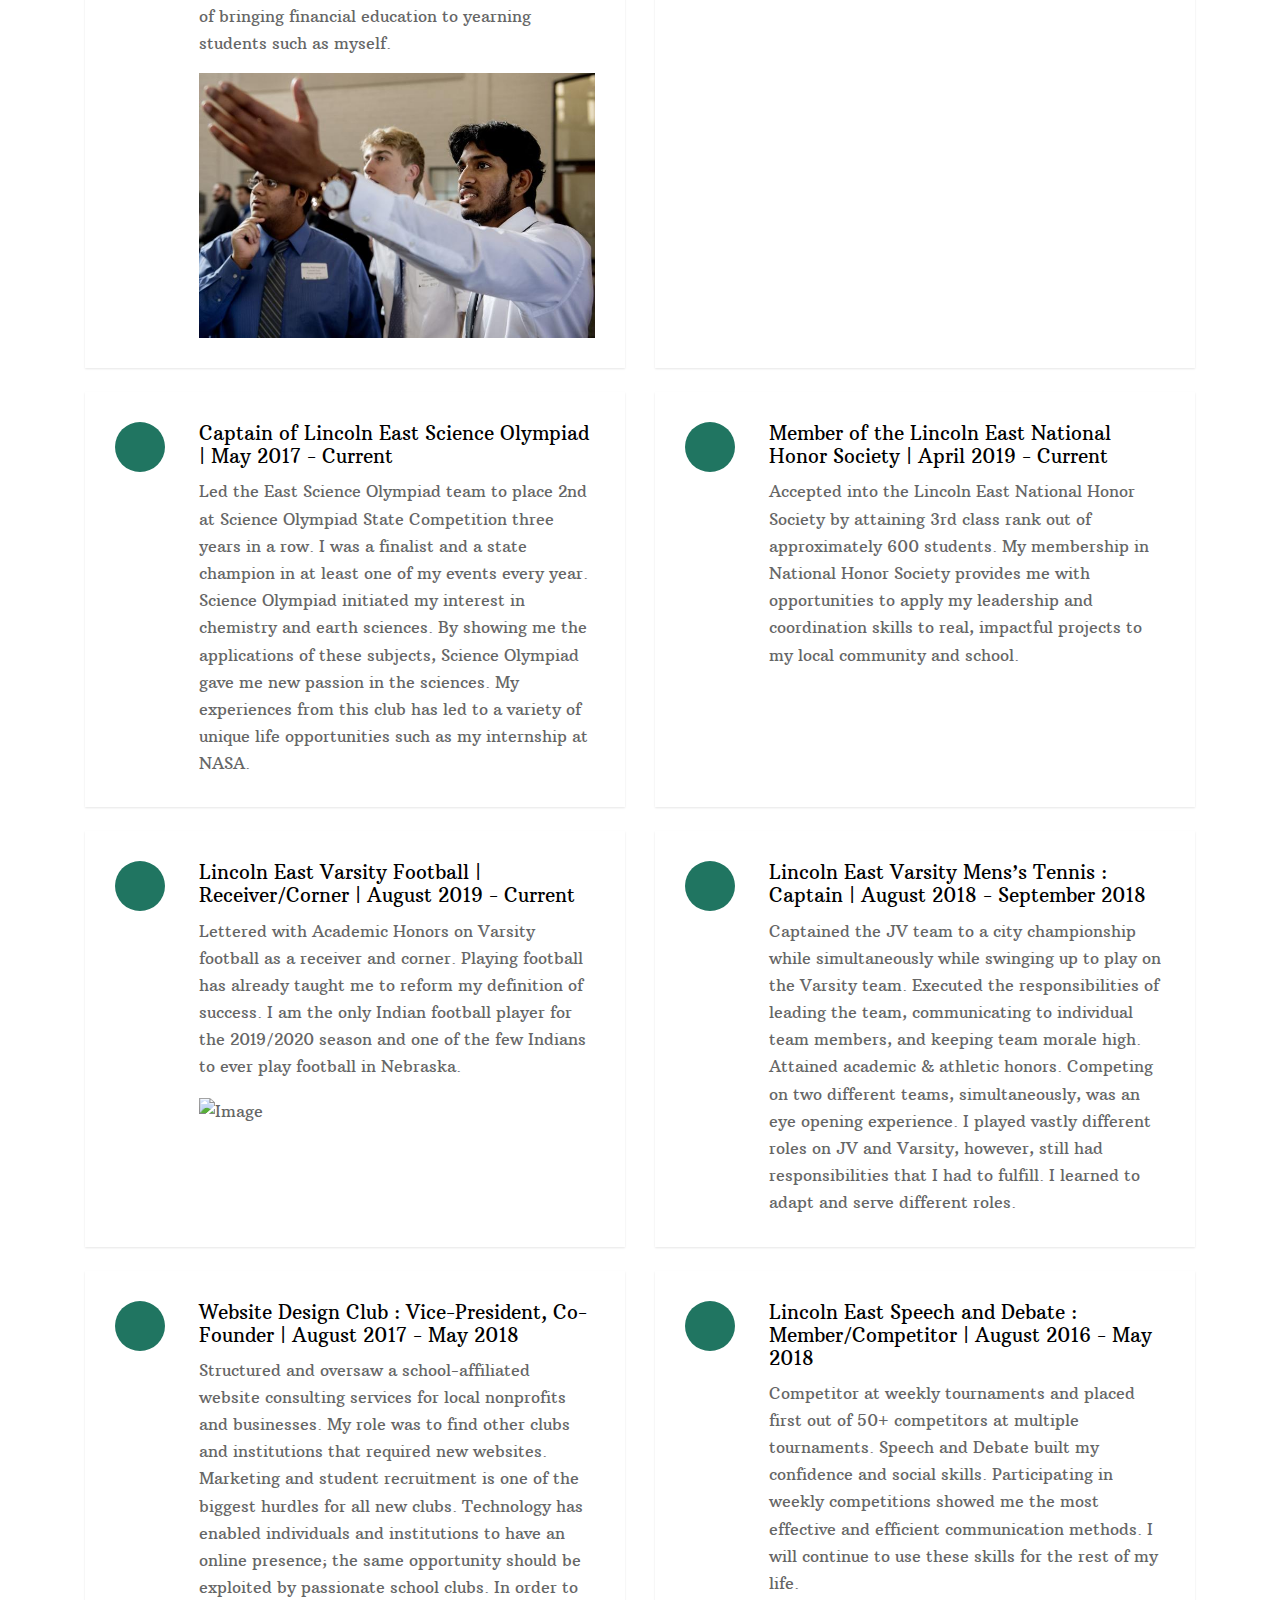
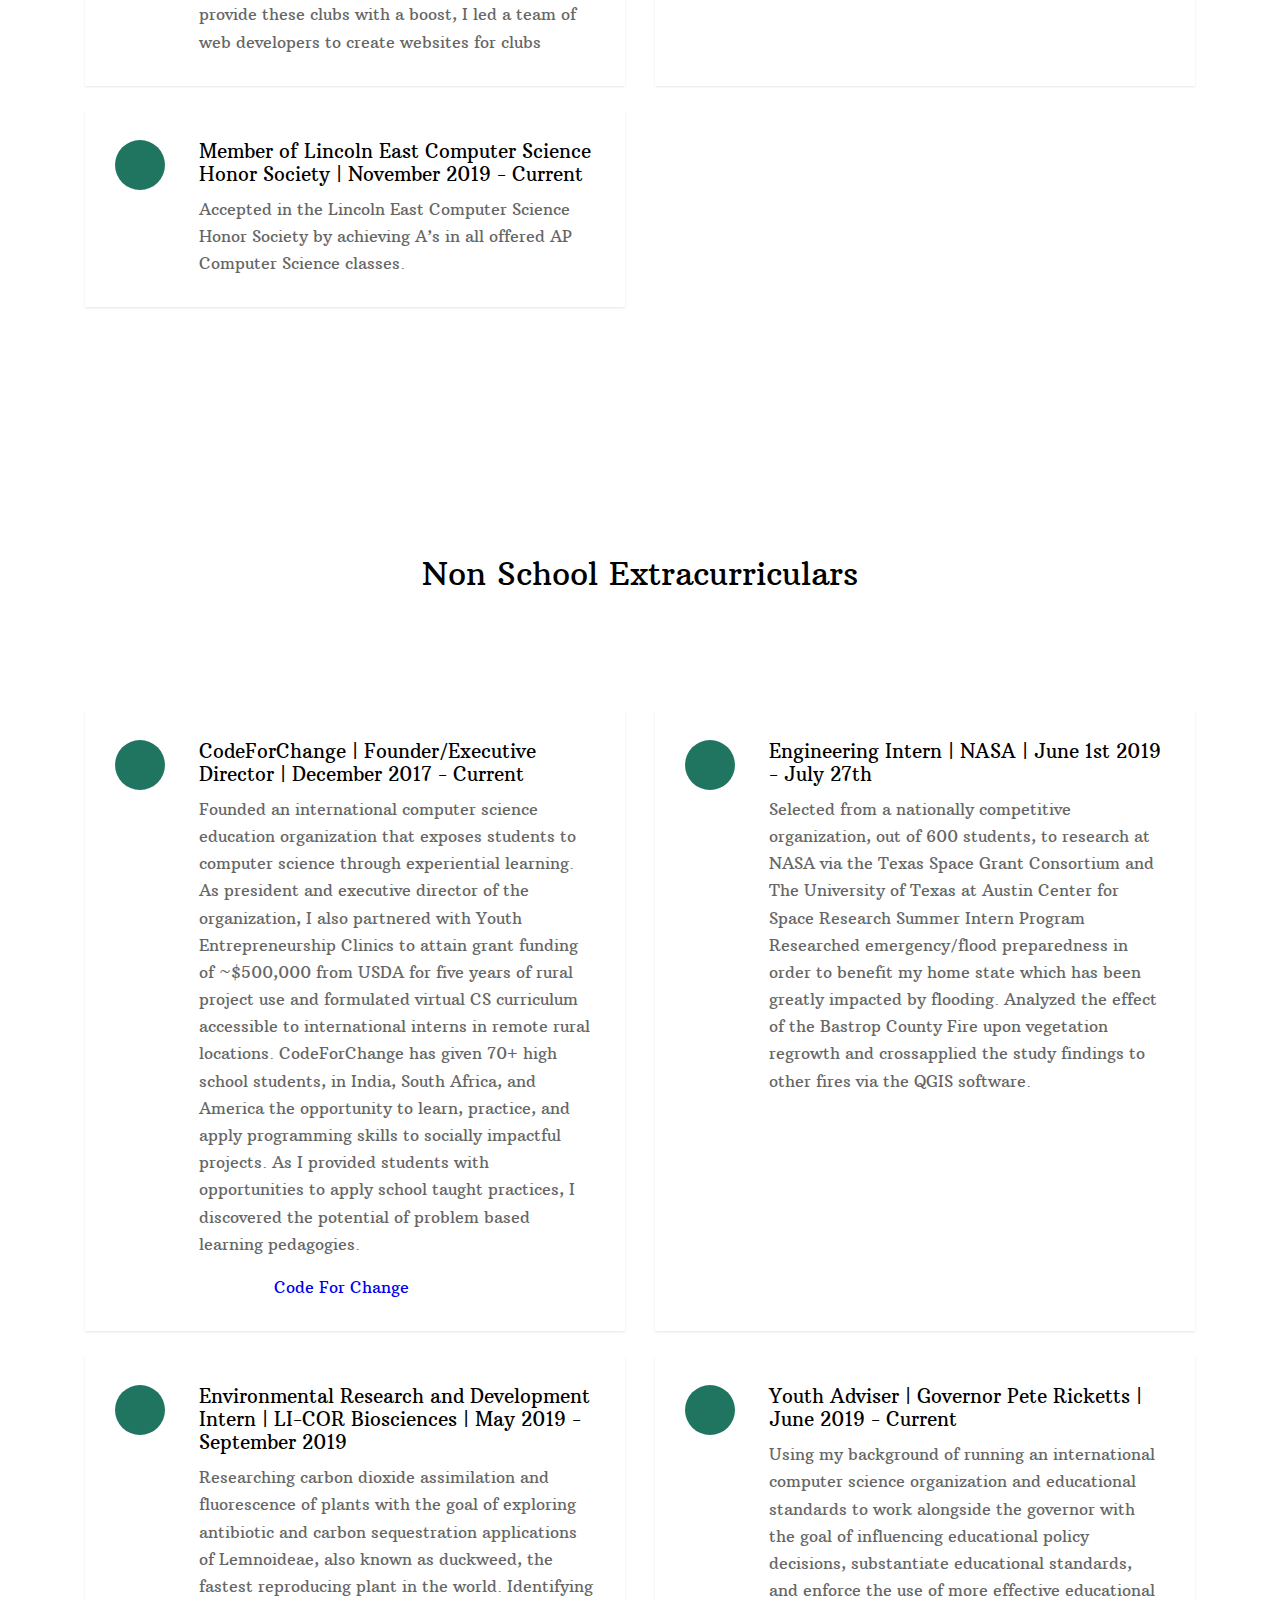
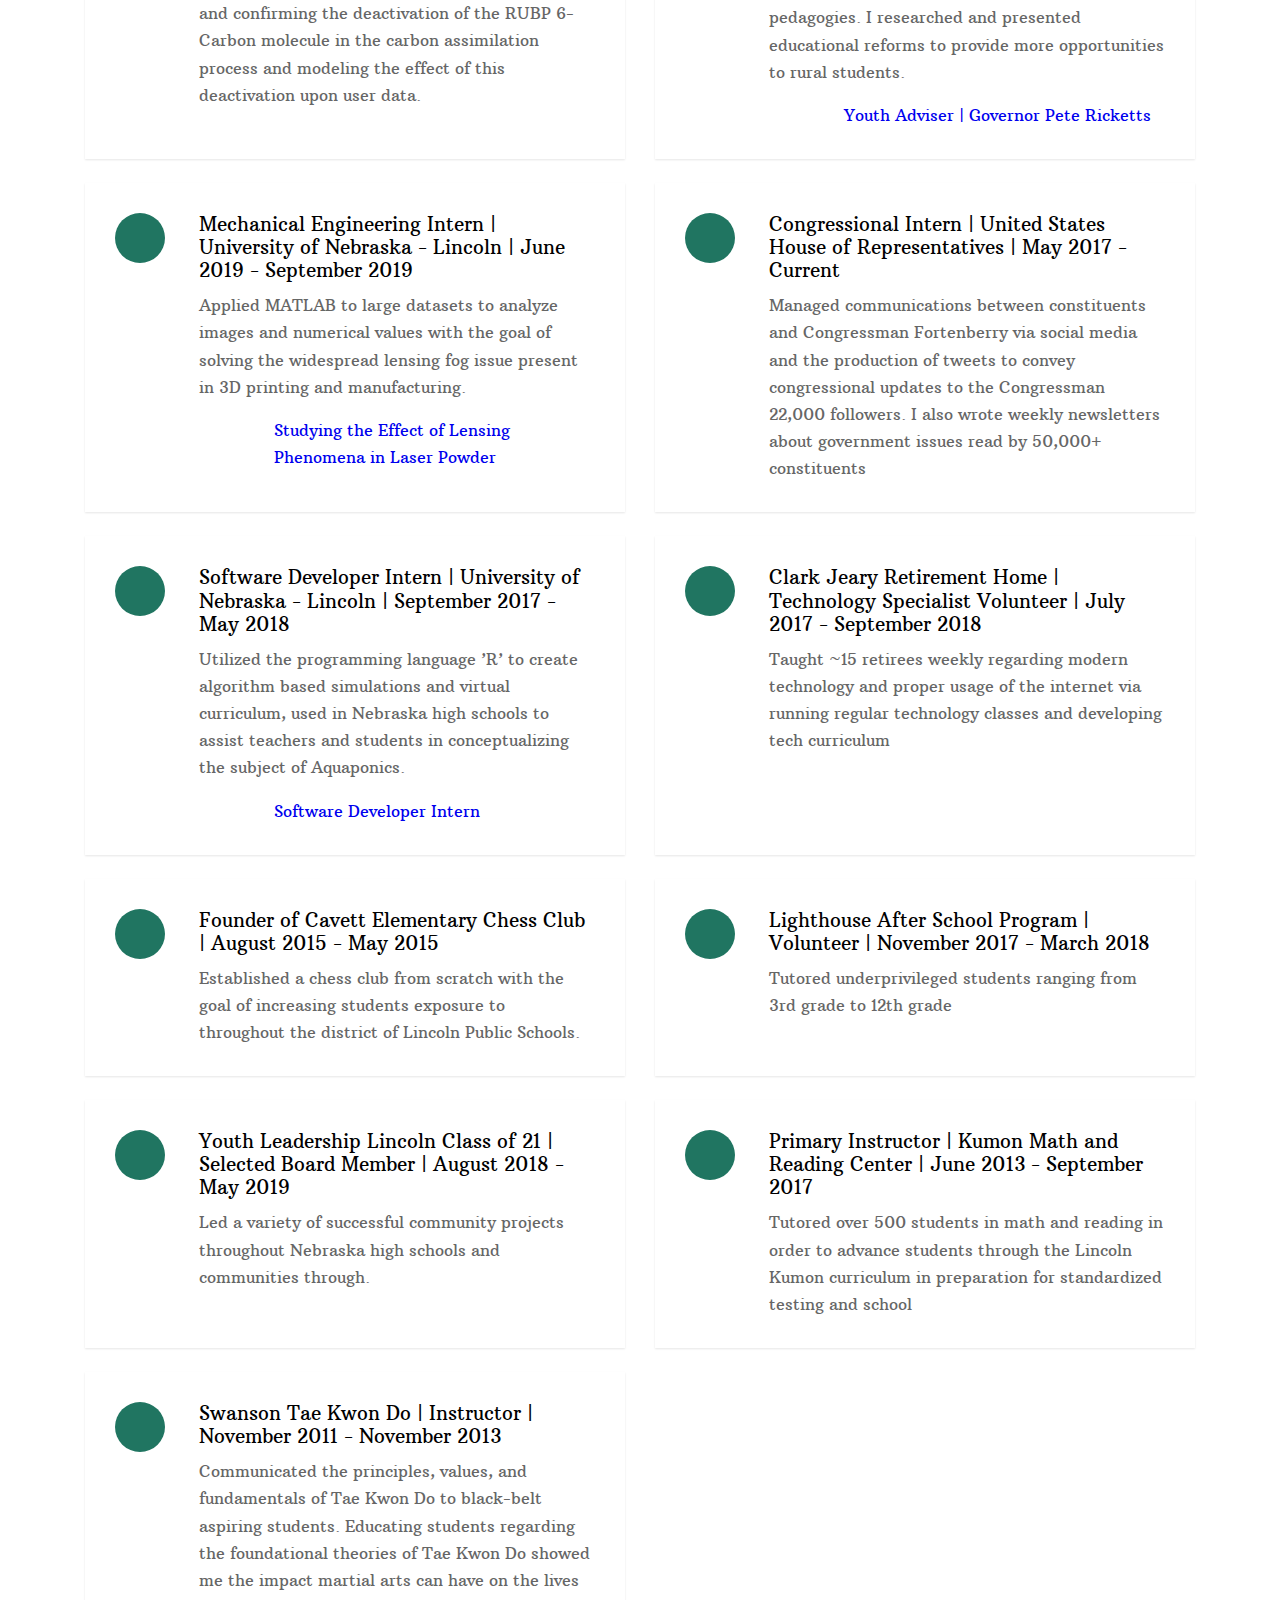
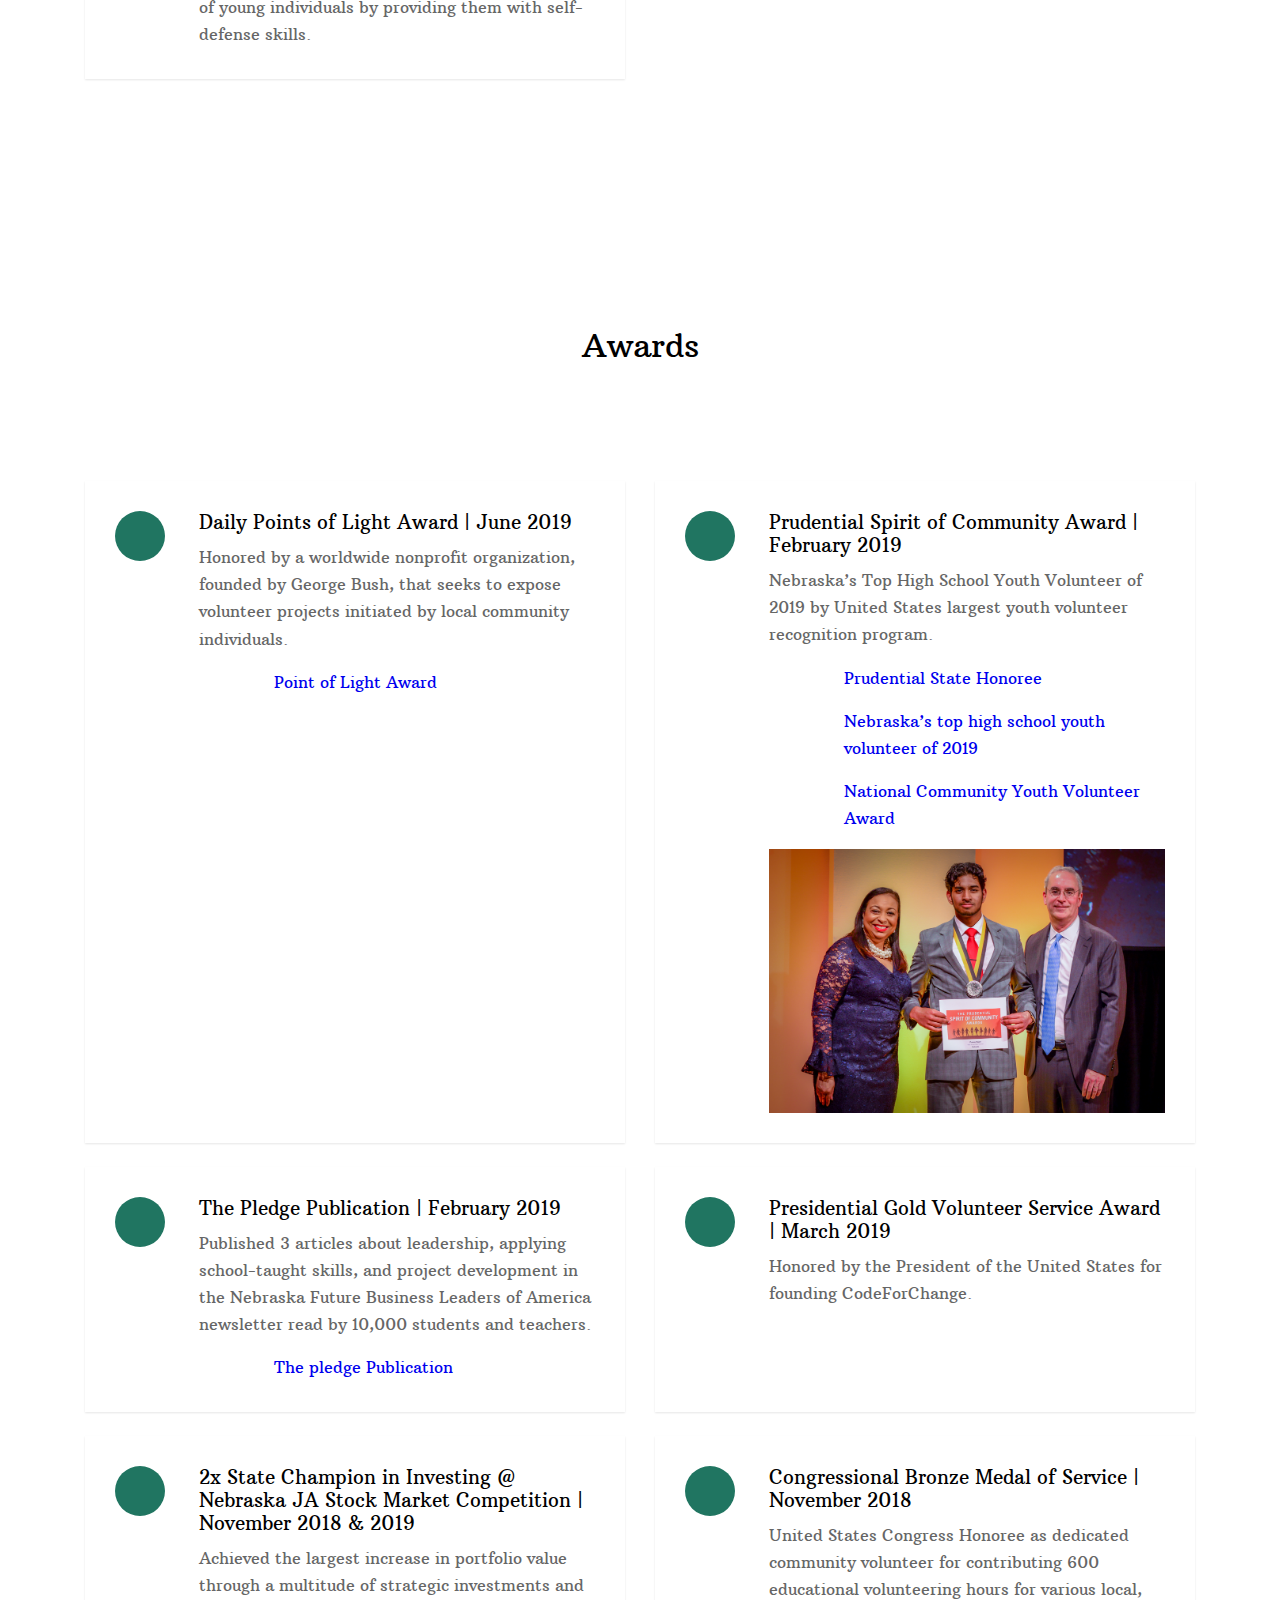
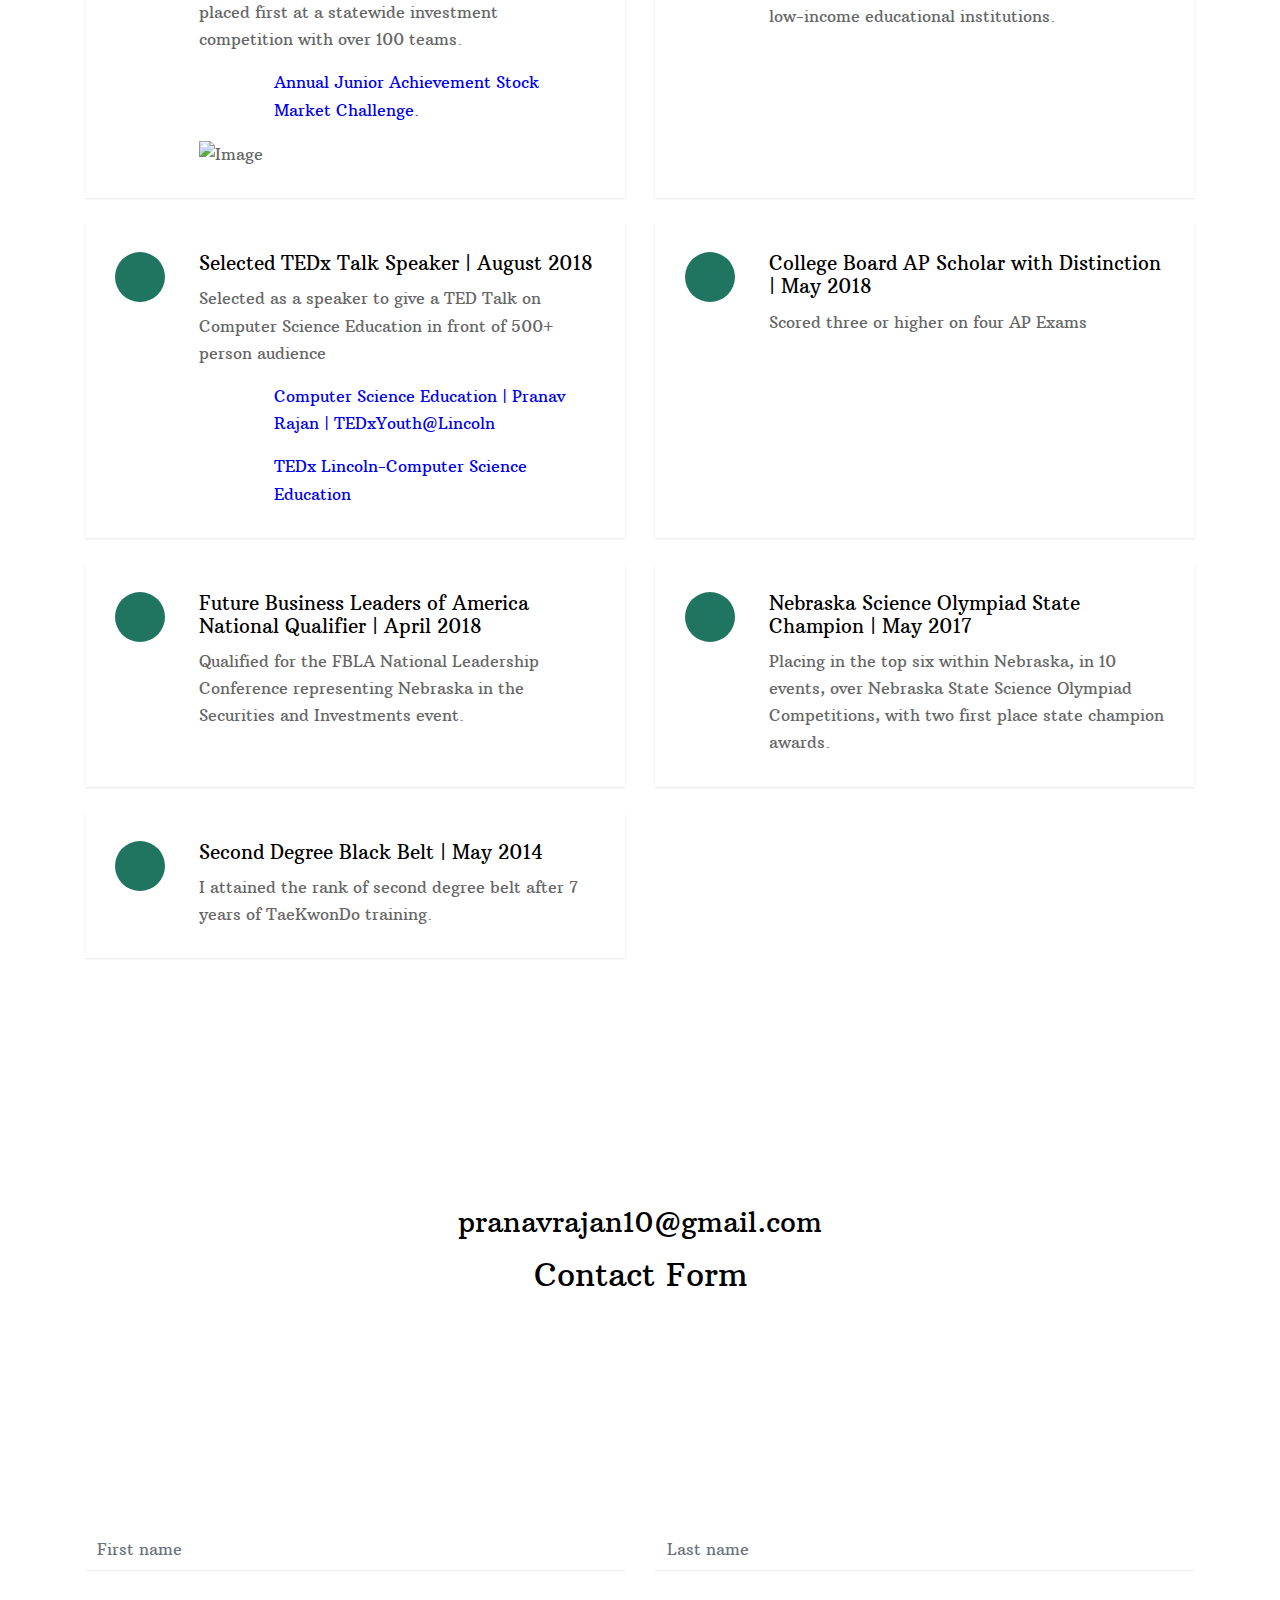
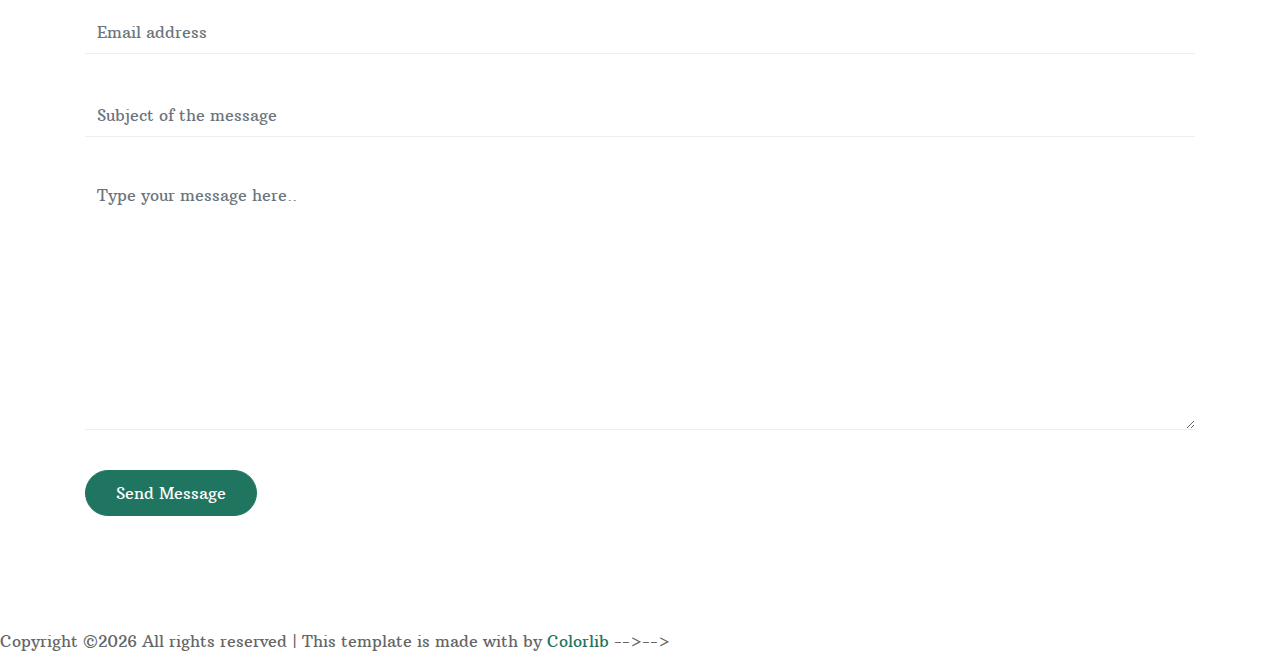
==== commit 1f9692c1: "Add files via upload" ====
--- a/index.html
+++ b/index.html
@@ -68,7 +68,7 @@
                   <li><a href="#services-section2" class="nav-link">Non School Extracurriculars</a></li>                    
                   <li><a href="#award-section" class="nav-link">Awards</a></li>
                 
-                <li><a href="#contact-section" class="nav-link">Contact</a></li>
+                <li><a href="#contact-section" class="nav-link">Contact</a></li>                
               </ul>
             </nav>
 
@@ -92,7 +92,7 @@
             <div class="row">
               <div class="col-lg-6">
                 <h1 class="text-black">Hello, My name is Pranav</h1>
-                <p class="lead">Welcome to my website! </p>
+                <!-- <p class="lead">Welcome to my website! </p> -->
                 <!--<p><a href="#portfolio-section" class="btn smoothscroll btn-primary">Portfolio</a></p>-->
 
               </div>
@@ -126,7 +126,8 @@
           <div class="col-lg-4 order-3 order-lg-3">
             <p>Pranav now serves as the executive director of CodeForChange and continues to run summer and academic year projects/programs for students. His goal is to spread the opportunity of CodeForChange throughout the Midwest, while collaborating with other students interested in similar causes.</p>
             <!--<p></p>-->
-            <p><a href="#contact-section" class="btn smoothscroll btn-primary">Contact Me</a></p>
+            <p><a href="#contact-section" class="btn smoothscroll btn-primary">Contact Me</a> <a href="/Files/PranavRajanResume.pdf" class="btn smoothscroll btn-primary">Resume</a> </p>              
+            
           </div>
           
         </div>
@@ -168,10 +169,7 @@
               <div class="service-number mr-4"><span class="icon-business_center"></span></div>
               <div class="service-about">
                 <h3>Founder and President of Lincoln East Value Investment Club | September 2017 - Current</h3>
-                <p>The Lincoln East Value Investment Club, the first Investment Club in the state of Nebraska, operates virtually in three different schools and recently placed first at the past state-wide investment competition through Junior
-                   Achievement. After competing in and winning my first virtual investing competition in 8th grade, I was hooked onto financial investing at a very early age, however financial opportunities in Nebraska lacked to such young
-                   aspirers. Fueled by my win, I continued to pour hours of research into stocks, bonds, and financial stability; this research was transformed into an investment club with the goal of bringing financial education to yearning
-                   students such as myself.</p>
+                <p>The Lincoln East Value Investment Club, the first Investment Club in the state of Nebraska, operates virtually in three different schools and has won two past state-wide investment competitions through Junior Achievement. After competing in and winning my first virtual investing competition in 8th grade, I was hooked onto financial investing at a very early age, however financial opportunities in Nebraska lacked to such young aspirers. Fueled by my win, I continued to pour hours of research into stocks, bonds, and financial stability; this research was transformed into an investment club with the goal of bringing financial education to yearning students such as myself. </p>                                                                                                                                 
                   <img src="images/PranavStock2.jpg" alt="Image" class="img-fluid">
               </div>
             </div>
@@ -241,7 +239,7 @@
             <div class="service d-flex h-100">
               <div class="service-number mr-4"><span class="icon-layers"></span></div>
               <div class="service-about">
-                <h3>Website Design Club : Vice-President, Co-Founder | August 2017 - May 2017</h3>
+                <h3>Website Design Club : Vice-President, Co-Founder | August 2017 - May 2018</h3>
                 <p>Structured and oversaw a school-affiliated website consulting services for local nonprofits and businesses. My role was to find other clubs and institutions that required new websites. Marketing and student recruitment is
                    one of the biggest hurdles for all new clubs. Technology has enabled individuals and institutions to have an online presence; the same opportunity should be exploited by passionate school clubs. In order to provide these
                    clubs with a boost, I led a team of web developers to create websites for clubs                    
@@ -293,7 +291,8 @@
               <div class="service-number mr-4"><span class="icon-style"></span></div>
               <div class="service-about">
                 <h3>CodeForChange | Founder/Executive Director | December 2017 - Current</h3>
-                <p>Founded an international computer science education organization that exposes students to computer science through experiential learning. As president and executive director of the organization, I also partnered with Youth Entrepreneurship Clinics to attain grant funding of ~$500,000 from USDA for five years of rural project use and formulated virtual CS curriculum accessible to international interns. CodeForChange has given 70+ high school students, in India, South Africa, and America the opportunity to learn, practice, and apply programming skills to socially impactful projects. As I provided students with opportunities to apply school taught practices, I discovered the potential of problem based learning pedagogies.</p>
+                <p>Founded an international computer science education organization that exposes students to computer science through experiential learning. As president and executive director of the organization, I also partnered with Youth Entrepreneurship Clinics to attain grant funding of ~$500,000 from USDA for five years of rural project use and formulated virtual CS curriculum accessible to international interns in remote rural locations. CodeForChange has given 70+ high school students, in India, South Africa, and America the opportunity to learn, practice, and apply programming skills to socially impactful projects. As I provided students with opportunities to apply school taught practices, I discovered the potential of problem based learning pedagogies.</p>
+                  <p style="margin-left: 75px"> <a href="https://codeforchange.8b.io/" style="color:#0000EE ;"> Code For Change </a> </mark> </p>
               </div>
             </div>
           </div>
@@ -305,7 +304,7 @@
                 <h3>Engineering Intern | NASA | June 1st 2019 - July 27th</h3>
                 <p>Selected from a nationally competitive organization, out of 600 students, to research at NASA via the Texas Space Grant Consortium and The University of Texas at Austin Center for Space Research Summer Intern Program
                    Researched emergency/flood preparedness in order to benefit my home state which has been greatly impacted by flooding.
-                   Analyzed the effect of the Bastrop County Fire upon vegetation regrowth and crossapplied the study findings to other fires via the QGIS software.</p>
+                   Analyzed the effect of the Bastrop County Fire upon vegetation regrowth and crossapplied the study findings to other fires via the QGIS software.</p>                                                    
               </div>
             </div>
           </div>
@@ -325,9 +324,10 @@
             <div class="service d-flex h-100">
               <div class="service-number mr-4"><span class="icon-business_center"></span></div>
               <div class="service-about">
-                <h3>Youth Adviser to Governor Pete Ricketts</h3>
+                <h3>Youth Adviser | Governor Pete Ricketts | June 2019 - Current</h3>
                 <p> Using my background of running an international computer science organization and educational standards to work alongside the governor with the goal of influencing educational policy decisions, substantiate educational standards, and enforce the use of more effective educational pedagogies. I researched and presented educational reforms to provide more opportunities to rural students. 
-                 </p>
+                </p>
+                  <P style="margin-left: 75px"> <a href="https://governor.nebraska.gov/press/gov-ricketts-announces-appointments-boards-and-commissions-6" style="color:#0000EE ;">Youth Adviser | Governor Pete Ricketts</a></P>
               </div>
             </div>
           </div>
@@ -339,6 +339,7 @@
               <div class="service-about">
                 <h3>Mechanical Engineering Intern | University of Nebraska - Lincoln | June 2019 - September 2019</h3>
                 <p>Applied MATLAB to large datasets to analyze images and numerical values with the goal of solving the widespread lensing fog issue present in 3D printing and manufacturing.</p>
+                  <p style="margin-left: 75px"> <a href="/Files/NCMN Poster.pdf" style="color:#0000EE ;"> Studying the Effect of Lensing Phenomena in Laser Powder </a> </p>
               </div>
             </div>
           </div>
@@ -360,6 +361,9 @@
               <div class="service-about">
                 <h3>Software Developer Intern | University of Nebraska - Lincoln | September 2017 - May 2018</h3>
                 <p>Utilized the programming language &#8217R&#8217 to create algorithm based simulations and virtual curriculum, used in Nebraska high schools to assist teachers and students in conceptualizing the subject of Aquaponics.</p>
+
+                  <P style="margin-left: 75px"> <a href="https://www.youtube.com/channel/UCaTRUM50eyqHXgfVRcJ8dKw/playlists?view_as=subscriber" style="color:#0000EE ;">Software Developer Intern</a></P>
+                     
               </div>
             </div>
           </div>
@@ -464,8 +468,8 @@
                 <h3>Prudential Spirit of Community Award | February 2019</h3>
                 <p>  Nebraska&#8217s Top High School Youth Volunteer of 2019 by United States largest youth volunteer recognition program.</p>
                      <P style="margin-left: 75px"> <a href="https://spirit.prudential.com/honoree/2019/ne/pranav-rajan" style="color:#0000EE ;">Prudential State Honoree</a></P>
-                     <P style="margin-left: 75px"> <a href="https://www.youtube.com/watch?v=zcswkFd9lqI">Nebraska&#8217s top high school youth volunteer of 2019 </a>  </P>
-                     <P style="margin-left: 75px"> <a href="https://www.1011now.com/content/news/Lincoln-East-junior-wins-national-community-youth-volunteer-award-506069611.html">National Community Youth Volunteer Award</a>  </P>                
+                     <P style="margin-left: 75px"> <a href="https://www.youtube.com/watch?v=zcswkFd9lqI" style="color:#0000EE ;">Nebraska&#8217s top high school youth volunteer of 2019 </a>  </P>
+                     <P style="margin-left: 75px"> <a href="https://www.1011now.com/content/news/Lincoln-East-junior-wins-national-community-youth-volunteer-award-506069611.html" style="color:#0000EE ;">National Community Youth Volunteer Award</a>  </P>                
                      <img src="images/pruCert.jpg" alt="Image" class="img-fluid">
             </div>
           </div>
@@ -477,6 +481,7 @@
               <div class="service-about">
                 <h3>The Pledge Publication | February 2019</h3>
                 <p>Published 3 articles about leadership, applying school-taught skills, and project development in the Nebraska Future Business Leaders of America newsletter read by 10,000 students and teachers.</p>
+                  <p style="margin-left: 75px"> <a href="https://nebraskafbla.org/news/pledge-newsletter/" style="color:#0000EE ;"> The pledge Publication </a> </p>
               </div>
             </div>
           </div>
@@ -495,10 +500,11 @@
             <div class="service d-flex h-100">
               <div class="service-number mr-4"><span class="icon-layers"></span></div>
               <div class="service-about">
-                <h3>Highest Investment Portfolio Value at Nebraska JA Stock Market Competition | November 2018</h3>
+                <h3>2x State Champion in Investing @ Nebraska JA Stock Market Competition | November 2018 & 2019</h3>
                 <p>Achieved the largest increase in portfolio value through a multitude of strategic investments and placed first at a statewide investment competition with over 100 teams.
                     </p>
-                  <P style="margin-left: 75px"> <a href="https://journalstar.com/gallery/photos-students-buy-and-sell-in-junior-achievement-stock-market/collection_77ab5c1a-2bd9-5d6d-a6ce-8069344604d0.html#5">Annual Junior Achievement Stock Market Challenge.</a> </P>
+                  <P style="margin-left: 75px"> <a href="https://journalstar.com/gallery/photos-students-buy-and-sell-in-junior-achievement-stock-market/collection_77ab5c1a-2bd9-5d6d-a6ce-8069344604d0.html#5" " style="color:#0000EE ;">Annual Junior Achievement Stock Market Challenge.</a> </P>
+                  <img src="images/JASMC.jpg" alt="Image" class="img-fluid">
               </div>
             </div>
           </div>      
@@ -520,8 +526,8 @@
                 <h3>Selected TEDx Talk Speaker | August 2018</h3>
                 <p> Selected as a speaker to give a TED Talk on Computer Science Education in front of 500+ person audience
                     </p>
-                  <p style="margin-left: 75px"> <a href="https://www.youtube.com/watch?v=--Zfz4g4-MM">Computer Science Education | Pranav Rajan | TEDxYouth@Lincoln</a> </p>
-                  <p style="margin-left: 75px"> <a href="https://www.tedxlincoln.com/speakers/youth-2018/pranav-rajan.html">TEDx Lincoln-Computer Science Education</a> </p>
+                  <p style="margin-left: 75px"> <a href="https://www.youtube.com/watch?v=--Zfz4g4-MM" style="color:#0000EE ;">Computer Science Education | Pranav Rajan | TEDxYouth@Lincoln</a> </p>
+                  <p style="margin-left: 75px"> <a href="https://www.tedxlincoln.com/speakers/youth-2018/pranav-rajan.html" style="color:#0000EE ;">TEDx Lincoln-Computer Science Education</a> </p>
               </div>
             </div>
           </div>      
@@ -794,6 +800,14 @@
         </form>
       </div>
     </section>
+
+
+          
+          
+              
+          
+
+
 
 <!--    <footer class="site-section bg-light footer">
       <div class="container">
